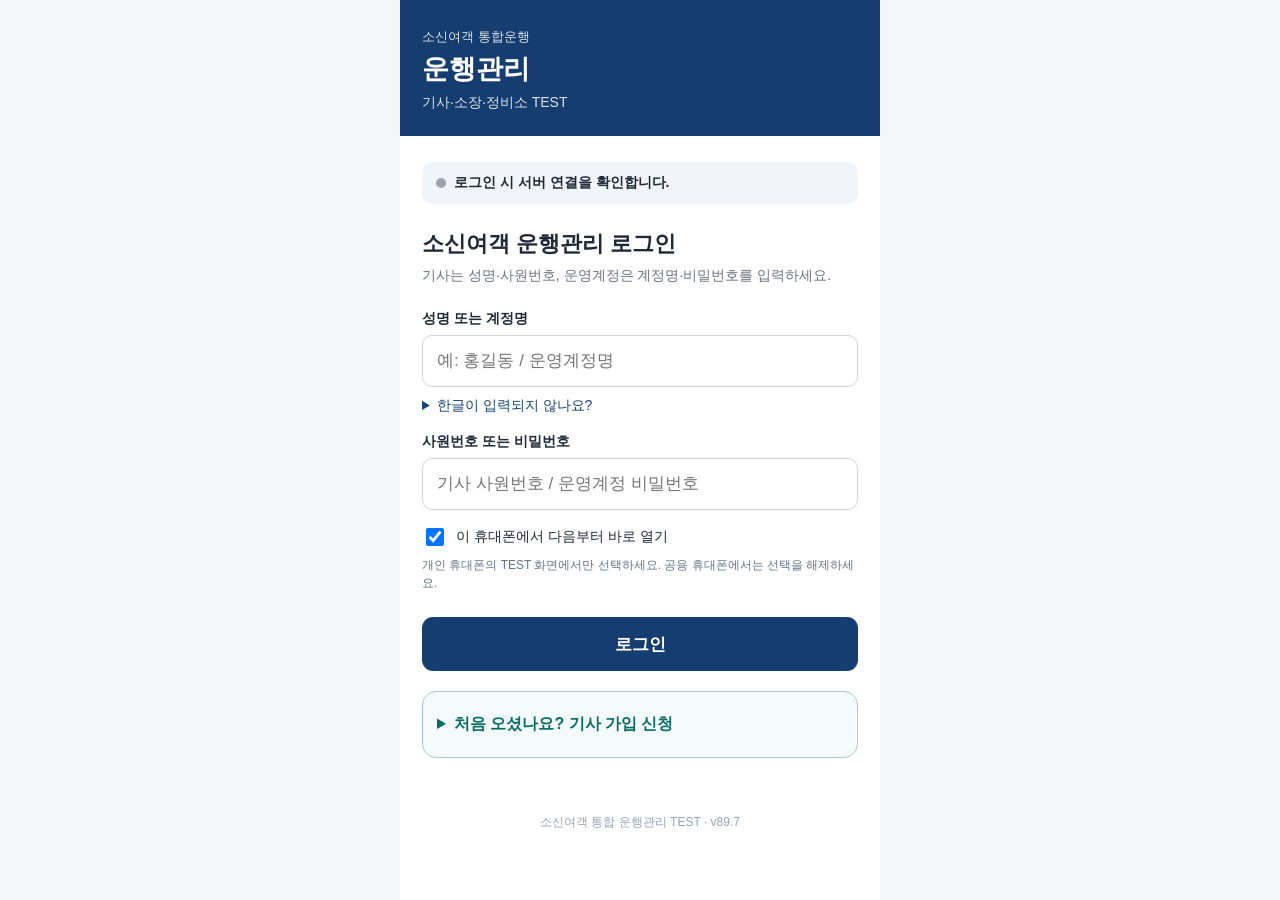
==== index.html @ 05437e6f "Keep compact turnaround labels together with notice space" ====
<!DOCTYPE html>
<html lang="ko">
<head>
  <meta charset="UTF-8">
  <meta name="viewport"
        content="width=device-width, initial-scale=1.0, viewport-fit=cover">

  <title>소신여객 통합 운행관리 TEST</title>
  <meta name="theme-color" content="#153d6f">
  <meta name="apple-mobile-web-app-capable" content="yes">
  <meta name="apple-mobile-web-app-status-bar-style" content="default">
  <meta name="apple-mobile-web-app-title" content="소신여객 운행관리">
  <meta name="mobile-web-app-capable" content="yes">
  <link rel="manifest" href="./manifest.webmanifest">
  <link rel="icon" type="image/png" sizes="192x192" href="./icons/bus70-192.png">
  <link rel="apple-touch-icon" sizes="180x180" href="./icons/bus70-180.png">

  <style>
    * {
      box-sizing: border-box;
    }

    body {
      margin: 0;
      font-family:
        -apple-system,
        BlinkMacSystemFont,
        "Segoe UI",
        "Noto Sans KR",
        sans-serif;

      background: #f4f6f8;
      color: #1f2937;
    }

    .app {
      max-width: 480px;
      min-height: 100vh;
      margin: 0 auto;
      background: white;
    }

    .header {
      padding: 28px 22px 24px;
      background: #153d6f;
      color: white;
    }

    .route {
      font-size: 13px;
      opacity: .85;
      margin-bottom: 5px;
    }

    .title {
      margin: 0;
      font-size: 27px;
      font-weight: 800;
    }

    .subtitle {
      margin-top: 7px;
      font-size: 14px;
      opacity: .85;
    }

    .content {
      padding: 26px 22px;
    }

    .api-status {
      display: flex;
      align-items: center;
      gap: 8px;

      padding: 12px 14px;
      margin-bottom: 25px;

      border-radius: 10px;
      background: #f1f5f9;

      font-size: 14px;
      font-weight: 600;
    }

    .dot {
      width: 10px;
      height: 10px;
      border-radius: 50%;
      background: #9ca3af;
      flex: 0 0 auto;
    }

    .dot.ok {
      background: #16a34a;
    }

    .dot.error {
      background: #dc2626;
    }

    .login-title {
      font-size: 22px;
      font-weight: 800;
      margin-bottom: 6px;
    }

    .login-help {
      font-size: 14px;
      color: #6b7280;
      margin-bottom: 24px;
      line-height: 1.5;
    }

    label {
      display: block;
      font-size: 14px;
      font-weight: 700;
      margin: 17px 0 7px;
    }

    input {
      width: 100%;
      height: 52px;

      border: 1px solid #d1d5db;
      border-radius: 10px;

      padding: 0 14px;

      font-size: 17px;
      outline: none;
      background: white;
    }

    input:focus {
      border-color: #153d6f;
      box-shadow: 0 0 0 3px rgba(21,61,111,.10);
    }

    button {
      width: 100%;
      height: 54px;

      margin-top: 25px;

      border: 0;
      border-radius: 11px;

      background: #153d6f;
      color: white;

      font-size: 17px;
      font-weight: 800;

      cursor: pointer;
    }

    button:disabled {
      opacity: .55;
      cursor: default;
    }

    .message {
      display: none;
      margin-top: 18px;
      padding: 13px 14px;
      border-radius: 10px;

      font-size: 14px;
      line-height: 1.5;
    }

    .message.error {
      display: block;
      background: #fef2f2;
      color: #b91c1c;
    }

    .message.ok {
      display: block;
      background: #f0fdf4;
      color: #166534;
    }

    [hidden] { display: none !important; }

    .driver-card {
      display: none;

      margin-top: 24px;
      padding: 20px;

      border: 1px solid #e5e7eb;
      border-radius: 14px;

      background: #fff;
    }

    .driver-card.show {
      display: block;
    }

    .driver-name {
      font-size: 24px;
      font-weight: 800;
      margin-bottom: 15px;
    }

    .info-row {
      display: flex;
      justify-content: space-between;
      gap: 20px;

      padding: 10px 0;
      border-bottom: 1px solid #f1f5f9;

      font-size: 15px;
    }

    .info-row:last-child {
      border-bottom: 0;
    }

    .info-label {
      color: #64748b;
    }

    .info-value {
      font-weight: 700;
      text-align: right;
    }

    .test-badge {
      display: inline-block;
      margin-left: 7px;
      padding: 3px 7px;

      border-radius: 6px;
      background: #fff7ed;
      color: #c2410c;

      font-size: 11px;
      vertical-align: middle;
    }

    .footer {
      padding: 30px 20px;
      text-align: center;

      color: #94a3b8;
      font-size: 12px;
    }

    /* STEP 8: 날짜별 운행조회 */
    .schedule-panel { margin-top: 24px; padding: 20px; border: 1px solid #e5e7eb; border-radius: 14px; }
    .schedule-panel[hidden], .driver-card[hidden] { display: none !important; }
    .schedule-panel h2 { font-size: 20px; margin: 0 0 8px; }
    .schedule-panel .hint { color: #64748b; font-size: 13px; line-height: 1.5; }
    .schedule-panel .control-row { display: grid; grid-template-columns: 1fr 1fr; gap: 10px; }
    .schedule-panel .control-row label { margin-top: 14px; }
    .schedule-panel select { width: 100%; height: 52px; padding: 0 8px; border: 1px solid #d1d5db; border-radius: 10px; background: #fff; font-size: 14px; }
    .schedule-panel button { margin-top: 14px; }
    .schedule-panel .result { margin-top: 18px; line-height: 1.6; }
    .schedule-panel .trip { border: 1px solid #e5e7eb; border-radius: 10px; padding: 12px; margin-top: 12px; }
    .schedule-panel .trip h3 { margin: 0 0 8px; font-size: 17px; }
    .schedule-panel .trip-row { display: grid; grid-template-columns: minmax(0,1fr) minmax(0,1.65fr); gap: 12px; padding: 9px 0; font-size: 14px; align-items: center; border-bottom: 1px solid #f1f5f9; }
    .schedule-panel .trip-row:last-child { border-bottom: 0; }
    .schedule-panel .trip-row .place { min-width: 0; word-break:keep-all; overflow-wrap:break-word; }
    .schedule-panel .trip-row strong { min-width:0; text-align: right; white-space: normal; font-variant-numeric: tabular-nums; }
    .schedule-panel .trip-row .time-main { display: block; font-size: 16px; }
    .schedule-panel .trip-row .time-sub { display: block; color: #64748b; font-size: 12px; font-weight: 500; }
    .session-bar { display: flex; justify-content: space-between; align-items: center; gap: 8px; margin-top: 16px; }
    .session-bar button { width: auto; height: auto; margin: 0; padding: 10px 12px; font-size: 13px; background: #e2e8f0; color: #1f2937; }
    .remember-row { display:flex; align-items:center; gap:9px; margin: 15px 0 0; font-size: 14px; font-weight: 500; }
    .remember-row input { width: 18px; height: 18px; flex: 0 0 auto; }
    .remember-help { font-size: 12px; color: #64748b; line-height: 1.5; margin-top: 7px; }
    @media(max-width:380px) { .content { padding: 20px 14px; } .schedule-panel { padding: 14px; } .schedule-panel .trip { padding: 10px; } }

    .schedule-panel .notice { padding: 12px; border-radius: 9px; background: #f1f5f9; margin-top: 12px; }
    .schedule-empty { text-align:center; padding:32px 16px; border:1px solid #dbe3ec; border-radius:14px; background:#f8fafc; }
    .schedule-empty .empty-mark { display:block; font-size:80px; line-height:1.2; color:#183f69; }
    .schedule-empty p { color:#64748b; margin:10px 0 0; }
    .schedule-rest { padding:16px; background:#f0f8f5; border-color:#c5ded4; font-size:15px; line-height:1.5; word-break:keep-all; overflow-wrap:break-word; }
    .schedule-rest p { font-size:14px; line-height:1.5; margin:8px 0 0; }
    .schedule-rest .leave-date { margin:0; font-size:13px; }
    .leave-heading { display:flex; align-items:center; justify-content:center; gap:10px; margin:10px 0; }
    .schedule-rest .empty-mark { display:inline-flex; justify-content:center; align-items:center; width:38px; height:38px; border-radius:50%; background:#d9eee3; font-size:25px; color:#12664d; flex-shrink:0; }
    .schedule-rest h3 { font-size:20px; line-height:1.35; margin:0; }
    .schedule-rest .leave-period { display:flex; flex-wrap:wrap; align-items:baseline; justify-content:center; gap:2px 8px; margin-top:12px; font-size:15px; font-weight:750; color:#183f69; }
    .leave-period .period-label { font-size:13px; font-weight:500; color:#526476; }
    .leave-period .period-date { white-space:nowrap; }
    .schedule-rest .leave-note { margin-top:10px; font-size:14px; color:#526476; }
    .leave-month { margin-top:12px; border-top:1px solid #d4e4dc; padding-top:4px; text-align:left; font-size:14px; line-height:1.55; }
    .leave-month summary { min-height:44px; display:flex; align-items:center; cursor:pointer; font-weight:700; }
    .leave-month p { margin:8px 0; word-break:keep-all; overflow-wrap:break-word; }
    .leave-days { display:flex; flex-wrap:wrap; gap:5px; list-style:none; padding:0; margin:7px 0 12px; }
    .leave-days li { font-size:13px; border-radius:6px; background:#e2efe8; padding:3px 7px; white-space:nowrap; }
    .mascot-stage { width:82px; height:82px; margin:0 auto; position:relative; }
    .mascot-stage img { position:absolute; inset:0; width:100%; height:100%; object-fit:contain; }
    .mascot-sprite { width:100%; height:100%; transform-origin:center; transform:scale(.88); }
    .mascot-sprite [data-face] { opacity:0; }
    .mascot-sprite [data-face="0"] { opacity:1; }
    .mascot-stage.playing .mascot-sprite { animation:mascot-greeting 7.68s ease-in-out 1; }
    .mascot-stage.playing [data-face="0"] { animation:mascot-neutral 7.68s step-end 1; }
    .mascot-stage.playing [data-face="1"] { animation:mascot-blink 7.68s step-end 1; }
    .mascot-stage.playing [data-face="2"] { animation:mascot-smile 7.68s step-end 1; }
    @keyframes mascot-neutral { 0%,20%{opacity:1} 16%,28%{opacity:0} 94%,100%{opacity:1} }
    @keyframes mascot-blink { 0%,20%,100%{opacity:0} 16%{opacity:1} }
    @keyframes mascot-smile { 0%,94%,100%{opacity:0} 28%{opacity:1} }
    @keyframes mascot-greeting { 0%,35%{transform:translateY(0) rotate(0deg) scale(.88)} 60%,66%{transform:translateY(0) rotate(360deg) scale(.88)} 76%{transform:translateY(-14px) rotate(360deg) scale(.93)} 86%{transform:translateY(0) rotate(360deg) scale(.88)} 90%{transform:translateY(2px) rotate(360deg) scale(.92,.82)} 94%,100%{transform:translateY(0) rotate(360deg) scale(.88)} }
    @media(prefers-reduced-motion:reduce) { .mascot-stage.playing .mascot-sprite,.mascot-stage.playing [data-face] { animation:none; } }
    .schedule-panel .notice.error { background: #fef2f2; color: #b91c1c; }
    .schedule-panel .confirm-button { background: #166534; }
    .schedule-panel .confirm-button[hidden] { display: none; }
    .settings-box { margin-top: 18px; padding: 14px; border: 1px solid #dbe3ec; border-radius: 12px; background: #f8fafc; }
    .settings-box h3 { margin: 0 0 6px; }
    .check-row { display: flex; align-items: center; gap: 8px; margin: 10px 0; font-size: 14px; font-weight: 700; }
    .check-row input { width: 20px; height: 20px; margin: 0; }
    .inline-actions { display: grid; grid-template-columns: 1fr 1fr; gap: 8px; }
    .inline-actions button { margin-top: 10px; height: 44px; font-size: 14px; }
    .trip-actions { display: grid; grid-template-columns: 1fr 1fr; gap: 8px; }
    .trip-actions button { margin-top: 10px; height: 42px; font-size: 14px; }
    .end-shift-box { margin-top: 12px; padding: 12px; border: 1px solid #86efac; border-radius: 10px; background: #f0fdf4; }
    .end-shift-box h4 { margin: 0 0 6px; color: #166534; }
    .end-shift-box p { margin: 4px 0; font-size: 13px; line-height: 1.45; }
    .end-shift-actions { display: grid; grid-template-columns: 1fr 1fr; gap: 8px; }
    .end-shift-actions button { margin-top: 8px; height: 42px; font-size: 13px; }
    .break-charge-box { margin-top: 10px; padding: 10px; border-radius: 9px; background: #eff6ff; color: #1e3a8a; }
    .break-charge-box p { margin: 0 0 6px; font-size: 13px; }
    .run-log-row { margin-top:12px; padding:13px; border:1px solid #dbe3ec; border-radius:11px; background:#fff; font-size:13px; line-height:1.5; break-inside:avoid; }
    .run-log-head { display:flex; align-items:flex-start; justify-content:space-between; gap:10px; margin-bottom:9px; }
    .run-log-head strong { color:#123a69; font-size:15px; }
    .run-log-head span { flex:0 0 auto; padding:3px 7px; border-radius:999px; background:#eef4fb; color:#475569; font-size:10px; font-weight:800; }
    .run-log-phase { display:grid; grid-template-columns:minmax(0,1.2fr) repeat(3,minmax(0,.8fr)); gap:7px; align-items:center; padding:8px 0; border-top:1px solid #eef2f7; }
    .run-log-phase > span { min-width:0; overflow-wrap:anywhere; }
    .run-log-phase small { display:block; color:#64748b; font-size:10px; }
    .run-log-phase strong { display:block; margin-top:2px; color:#0f172a; font-size:12px; font-variant-numeric:tabular-nums; }
    .run-log-extra { margin-top:8px; padding:8px 9px; border-radius:8px; background:#f8fafc; color:#475569; font-size:11px; line-height:1.5; white-space:pre-line; }
    @media print { body * { visibility: hidden; } #runLogPanel, #runLogPanel * { visibility: visible; } #runLogPanel { position: absolute; inset: 0; border: 0; margin:0; padding:0; } #runLogPanel button,#runLogPanel .control-row,#runLogPanel > .hint { display:none; } .run-log-row { box-shadow:none; } }
    .board-panel { margin-top: 24px; padding: 20px; border: 1px solid #dbe3ec; border-radius: 14px; }
    .board-panel[hidden], .board-review[hidden] { display: none !important; }
    .board-panel h2 { font-size: 20px; margin: 0 0 8px; }
    .board-panel .hint { color: #64748b; font-size: 13px; line-height: 1.5; }
    .board-panel input, .board-panel select { width: 100%; min-height: 48px; box-sizing: border-box; }
    .board-panel input[type="file"] { height: auto; padding: 12px 8px; background: #f8fafc; }
    .board-preview { width: 100%; max-height: 280px; object-fit: contain; margin-top: 12px; border-radius: 10px; background: #f1f5f9; }
    .board-preview[hidden] { display: none; }
    .board-review { margin-top: 16px; padding: 14px; border: 1px solid #bbd2c0; border-radius: 10px; background: #f0fdf4; }
    .board-grid { display: grid; grid-template-columns: 1fr 1fr; gap: 10px; }
    .board-grid .wide { grid-column: 1 / -1; }
    .board-value { min-height: 48px; display: flex; align-items: center; padding: 0 12px; border: 1px solid #d1d5db; border-radius: 10px; background: #fff; font-weight: 700; }
    .board-panel button { margin-top: 12px; }
    .board-panel .register-button { background: #166534; }
    .manager-panel { margin-top:24px; padding:20px; border:2px solid #153d6f; border-radius:14px; }
    .manager-panel[hidden], .manager-output[hidden] { display:none !important; }
    .manager-panel h2 { margin:0 0 8px; font-size:20px; }
    .manager-tools { display:grid; grid-template-columns:1fr 1fr; gap:10px; }
    .manager-tools input, .manager-tools select { width:100%; min-height:48px; box-sizing:border-box; }
    .road-safety { display:flex; align-items:center; gap:6px; flex-wrap:wrap; font-size:13px; }
    .road-safety button { width:auto; padding:6px 10px; min-height:44px; font-size:12px; }
    .road-safety.warning { color:#b42318; font-weight:700; }
    .ring-peer-label { display:flex; justify-content:center; gap:16px; font-size:12px; line-height:1.5; color:#334155; grid-column:1 / -1; }
    .ring-peer-label span::before { content:""; display:inline-block; width:8px; height:8px; margin-right:4px; border-radius:1px; background:var(--peer-color); }
    .manager-support-approval { display:flex; align-items:center; gap:8px; min-height:44px; }
    #managerCrossRoute { width:24px; height:24px; min-height:24px; padding:0; margin:0; flex:none; }
    .manager-savebar { position:sticky; top:0; z-index:8; background:#fff; padding:8px 0; display:grid; gap:4px; }
    #managerStatus { font-size:13px; overflow-wrap:anywhere; }
    .manager-row { display:grid; grid-template-columns:42px minmax(0,1fr) minmax(0,1fr) 70px; gap:8px; align-items:center; margin-top:8px; }
    .manager-row select { width:100%; min-width:0; height:44px; }
    .manager-row strong { text-align:center; }
    .manager-panel button { margin-top:12px; }
    .manager-panel .secondary { background:#475569; }
    .manager-status .ok { background:#f0fdf4; color:#166534; }
    .manager-status .error { background:#fef2f2; color:#b91c1c; }
    .manager-status > div { padding:12px; border-radius:9px; margin-top:12px; }
    .manager-output { margin-top:14px; }
    .manager-output img { width:100%; border-radius:10px; border:1px solid #cbd5e1; }
    .manager-confirm { padding:7px 4px; border-radius:7px; text-align:center; font-size:12px; font-weight:700; background:#fef3c7; color:#92400e; }
    .manager-confirm.done { background:#dcfce7; color:#166534; }
    .timetable-editor-panel { margin-top:16px; padding:12px; border:1px solid #b8cbe2; border-radius:12px; background:#f8fbff; }
    .timetable-editor-panel[hidden] { display:none !important; }
    .timetable-editor-panel > summary { cursor:pointer; color:#153d6f; font-size:16px; font-weight:800; }
    .timetable-editor-meta { margin-top:10px; padding:10px; border-radius:9px; background:#eaf2fb; color:#334155; font-size:12px; line-height:1.5; }
    .timetable-sequence { margin-top:10px; border:1px solid #d7e0ea; border-radius:10px; background:#fff; overflow:hidden; }
    .timetable-sequence > summary { cursor:pointer; display:flex; justify-content:space-between; gap:8px; padding:12px; color:#173f73; font-weight:800; }
    .timetable-trip-row { display:grid; grid-template-columns:58px repeat(3,minmax(0,1fr)); gap:8px; align-items:end; padding:10px 12px; border-top:1px solid #e5e7eb; }
    .timetable-trip-row > strong { align-self:center; text-align:center; }
    .timetable-time-cell { min-width:0; }
    .timetable-time-cell span { display:block; min-height:30px; margin-bottom:4px; color:#64748b; font-size:10px; line-height:1.35; overflow-wrap:anywhere; }
    .timetable-time-cell input { width:100%; height:42px; box-sizing:border-box; font-variant-numeric:tabular-nums; }
    .timetable-time-cell input.changed { border:2px solid #d97706; background:#fffbeb; }
    .timetable-time-cell input:disabled { background:#f1f5f9; color:#94a3b8; }
    .timetable-editor-actions { display:grid; grid-template-columns:1fr 1fr; gap:8px; }
    .timetable-editor-actions button { min-width:0; }
    .operation-list { display:grid; gap:10px; margin-top:14px; }
    .operation-card { border:1px solid #dbe3ee; border-radius:12px; padding:12px; background:#fff; }
    .operation-card.open { border-left:5px solid #dc2626; }
    .operation-card.closed { border-left:5px solid #16a34a; }
    .operation-meta { color:#64748b; font-size:12px; margin:5px 0; }
    .vehicle-status-list { display:grid; gap:8px; margin:12px 0 18px; }
    .vehicle-status-card { border:1px solid #dbe3ee; border-radius:10px; padding:11px; background:#f8fafc; }
    .vehicle-status-head { display:flex; justify-content:space-between; gap:8px; align-items:center; }
    .vehicle-status-badge { padding:4px 8px; border-radius:999px; font-size:11px; font-weight:700; background:#dcfce7; color:#166534; white-space:nowrap; }
    .vehicle-status-badge.repair { background:#fef3c7; color:#92400e; }
    .vehicle-status-badge.unavailable { background:#fee2e2; color:#b91c1c; }
    .gap-summary { display:grid; grid-template-columns:1fr 1fr; gap:8px; margin:10px 0; }
    .gap-item { padding:9px 10px; border-radius:9px; background:#eef4fb; color:#334155; font-size:12px; }
    .gap-item strong { display:block; margin-top:3px; color:#173f73; font-size:14px; }
    .gap-item.unknown { color:#64748b; background:#f8fafc; }
    .schedule-overview { display:grid; grid-template-columns:repeat(2,minmax(0,1fr)); gap:8px; margin:12px 0; }
    .schedule-overview > div { min-width:0; padding:10px; border-radius:10px; background:#eef4fb; }
    .schedule-overview span { display:block; color:#64748b; font-size:11px; }
    .schedule-overview strong { display:block; margin-top:2px; color:#173f73; font-size:15px; overflow-wrap:anywhere; }
    .schedule-view-toggle { display:grid; grid-template-columns:1fr 1fr; gap:7px; padding:4px; margin:12px 0; border-radius:11px; background:#e2e8f0; }
    .schedule-view-toggle button { height:40px; margin:0; border-radius:8px; background:transparent; color:#475569; font-size:13px; }
    .schedule-view-toggle button.active { background:#fff; color:#153d6f; box-shadow:0 1px 4px rgba(15,23,42,.14); }
    .trip-list.card-mode { position:relative; padding:5px 5px 14px; }
    .trip-list.card-mode::before,.trip-list.card-mode::after { content:""; position:absolute; left:16px; right:16px; height:16px; border:1px solid #dbe3ec; border-radius:12px; background:#f8fafc; }
    .trip-list.card-mode::before { bottom:6px; z-index:0; }
    .trip-list.card-mode::after { left:10px; right:10px; bottom:11px; background:#fff; z-index:1; }
    .trip-list.card-mode .trip { position:relative; z-index:2; margin-top:0; box-shadow:0 8px 22px rgba(15,23,42,.12); }
    .trip-heading { display:flex; align-items:center; justify-content:space-between; gap:8px; }
    .trip-heading h3 { margin:0; }
    .trip-state { flex:0 0 auto; padding:4px 8px; border-radius:999px; background:#dbeafe; color:#1d4ed8; font-size:11px; font-weight:800; }
    .trip-state.done { background:#d1d5db; color:#4b5563; }
    .schedule-panel .trip.completed { border-color:#d1d5db; background:#f3f4f6; color:#6b7280; }
    .schedule-panel .trip.completed .trip-row,.schedule-panel .trip.completed .gap-summary { opacity:.72; }
    .schedule-panel .trip.completed .trip-row strong,.schedule-panel .trip.completed .gap-item strong { color:#6b7280; }
    .actual-time { display:block; margin-top:2px; color:#047857; font-size:11px; font-weight:700; white-space:normal; }
    .completed .actual-time { color:#4b5563; }
    .trip-navigation { display:grid; grid-template-columns:1fr auto 1fr; gap:8px; align-items:center; margin-top:10px; }
    .trip-navigation button { height:42px; margin:0; font-size:13px; }
    .trip-navigation strong { min-width:58px; text-align:center; font-size:13px; }
    .location-box { margin:14px 0; padding:13px; border:1px solid #bfdbfe; border-radius:11px; background:#eff6ff; }
    .location-box h3 { margin:0 0 5px; font-size:16px; color:#1e3a8a; }
    .location-box p { margin:5px 0; color:#334155; font-size:12px; line-height:1.45; }
    .location-live { display:grid; grid-template-columns:1fr 1fr; gap:7px; margin:10px 0; }
    .location-live > div { padding:8px; border-radius:8px; background:#fff; font-size:11px; color:#64748b; }
    .location-live strong { display:block; margin-top:2px; color:#0f172a; font-size:13px; }
    .location-box button { height:44px; margin-top:8px; font-size:14px; }
    .location-box button.tracking { background:#b91c1c; }
    .location-status { margin-top:8px; padding:8px; border-radius:8px; background:#fff; color:#334155; font-size:12px; line-height:1.45; }
    .location-status.error { background:#fef2f2; color:#b91c1c; }
    .location-status.ok { background:#ecfdf5; color:#047857; }
    .driver-live-dashboard { margin:14px 0; padding:15px; border:1px solid #b8cbe2; border-radius:16px; background:linear-gradient(160deg,#f8fbff 0%,#edf5ff 100%); box-shadow:0 8px 24px rgba(15,61,111,.09); }
    .driver-live-head { display:flex; align-items:flex-start; justify-content:space-between; gap:12px; }
    .driver-live-head p { margin:0 0 2px; color:#64748b; font-size:12px; font-weight:700; }
    .driver-live-head h3 { margin:0; color:#123a69; font-size:20px; }
    .driver-live-clock { flex:0 0 auto; text-align:right; font-variant-numeric:tabular-nums; }
    .driver-live-clock strong { display:block; color:#0f172a; font-size:18px; line-height:1.1; }
    .driver-live-clock span { color:#64748b; font-size:11px; }
    .driver-live-primary { display:grid; grid-template-columns:132px minmax(0,1fr); gap:14px; align-items:center; margin:14px 0; }
    .driver-progress-ring { --progress:0; --ring-color:#1b7f4b; width:124px; aspect-ratio:1; display:grid; place-items:center; border-radius:50%; background:conic-gradient(var(--ring-color) calc(var(--progress) * 1%),#d8e2ec 0); position:relative; }
    .driver-progress-ring::before { content:""; position:absolute; inset:10px; border-radius:50%; background:#fff; box-shadow:inset 0 0 0 1px #e2e8f0; }
    .driver-progress-ring > div { position:relative; z-index:1; max-width:90px; text-align:center; }
    .driver-progress-ring > div span,.driver-progress-ring > div small { display:block; color:#64748b; font-size:11px; font-weight:700; }
    .driver-progress-ring strong { display:block; margin:1px 0; color:#123a69; font-size:24px; line-height:1.15; }
    .driver-progress-arrow { position:absolute !important; inset:0; z-index:3 !important; max-width:none !important; transform:rotate(calc(var(--progress) * 3.6deg)); transition:transform .8s cubic-bezier(.22,.61,.36,1); pointer-events:none; }
    .driver-progress-arrow::before { content:"➤"; position:absolute; top:-7px; left:50%; color:var(--ring-color); font-size:20px; line-height:1; text-shadow:0 1px 2px rgba(15,23,42,.28); transform:translateX(-50%); }
    .driver-progress-ring.moving .driver-progress-arrow::before { animation:progressArrowPulse 1.2s ease-in-out infinite; }
    @keyframes progressArrowPulse { 0%,100% { transform:translateX(-50%) scale(1); opacity:.82; } 50% { transform:translateX(-50%) scale(1.18); opacity:1; } }
    .driver-live-next { min-width:0; }
    .driver-live-state { display:inline-flex; align-items:center; gap:6px; padding:5px 9px; border-radius:999px; background:#dcfce7; color:#166534; font-size:12px; font-weight:800; }
    .driver-live-state::before { content:""; width:8px; height:8px; border-radius:50%; background:currentColor; }
    .driver-live-state.waiting { background:#fef3c7; color:#92400e; }
    .driver-live-state.finished { background:#e5e7eb; color:#4b5563; }
    .driver-live-state.future { background:#dbeafe; color:#1d4ed8; }
    .driver-live-next h4 { margin:9px 0 2px; color:#0f172a; font-size:17px; overflow-wrap:anywhere; }
    .driver-live-next p { margin:2px 0; color:#475569; font-size:13px; line-height:1.45; }
    .driver-live-countdown { color:#123a69 !important; font-weight:800; }
    .driver-live-data { display:grid; grid-template-columns:repeat(2,minmax(0,1fr)); gap:8px; }
    .driver-live-metric { min-width:0; padding:10px; border:1px solid #e2e8f0; border-radius:11px; background:rgba(255,255,255,.9); }
    .driver-live-metric span { display:block; color:#64748b; font-size:11px; }
    .driver-live-metric strong { display:block; margin-top:2px; color:#0f172a; font-size:14px; line-height:1.35; overflow-wrap:anywhere; }
    .driver-live-maintenance { margin-top:9px; padding:10px 11px; border-radius:10px; background:#f8fafc; color:#475569; font-size:12px; font-weight:700; }
    .driver-live-maintenance.alert { background:#fff7ed; color:#9a3412; }
    .driver-live-maintenance.ok { background:#ecfdf5; color:#047857; }
    .driver-live-location-action { height:43px; margin-top:9px !important; font-size:13px !important; }
    .driver-live-location-action.tracking { background:#b91c1c; }
    .route-navigation-live { margin:10px 0; padding:13px; border-radius:13px; background:#0f2f57; color:#fff; }
    .route-navigation-head { display:flex; align-items:center; justify-content:space-between; gap:10px; }
    .route-navigation-head strong { font-size:14px; }
    .route-navigation-head span { padding:4px 7px; border-radius:999px; background:rgba(255,255,255,.14); color:#dbeafe; font-size:10px; font-weight:700; }
    .route-navigation-stops { display:grid; grid-template-columns:minmax(0,1fr) 22px minmax(0,1.25fr); gap:7px; align-items:center; margin-top:11px; }
    .route-navigation-stop { min-width:0; padding:9px; border-radius:9px; background:rgba(255,255,255,.09); }
    .route-navigation-stop.next { background:#fff; color:#0f2f57; }
    .route-navigation-stop span { display:block; color:#bfdbfe; font-size:10px; font-weight:700; }
    .route-navigation-stop.next span { color:#64748b; }
    .route-navigation-stop strong { display:block; margin-top:3px; font-size:15px; line-height:1.25; overflow-wrap:anywhere; }
    .route-navigation-arrow { color:#93c5fd; text-align:center; font-size:18px; }
    .route-progress-track { height:8px; margin-top:11px; overflow:hidden; border-radius:999px; background:rgba(255,255,255,.18); }
    .route-progress-track i { display:block; width:0; height:100%; border-radius:inherit; background:#4ade80; transition:width .5s ease; }
    .route-navigation-meta { display:flex; justify-content:space-between; gap:8px; margin-top:7px; color:#bfdbfe; font-size:10px; line-height:1.35; }
    .live-fleet-strip { display:grid; grid-template-columns:repeat(3,minmax(0,1fr)); gap:7px; margin:10px 0; }
    .live-fleet-card { min-width:0; padding:9px; border:1px solid #dbe3ec; border-radius:10px; background:#fff; color:#475569; }
    .live-fleet-card.own { border-color:#2563eb; background:#eff6ff; }
    .live-fleet-card span,.live-fleet-card small { display:block; font-size:10px; }
    .live-fleet-card strong { display:block; margin:3px 0; color:#0f172a; font-size:12px; overflow-wrap:anywhere; }
    .live-fleet-card small { color:#64748b; }
    .trip-status-legend { display:flex; flex-wrap:wrap; gap:10px; margin:13px 0 8px; color:#475569; font-size:11px; font-weight:700; }
    .trip-status-legend span { display:inline-flex; align-items:center; gap:5px; }
    .trip-status-legend i { width:9px; height:9px; border-radius:50%; background:#cbd5e1; }
    .trip-status-legend .legend-done i { background:#9ca3af; }
    .trip-status-legend .legend-active i { background:#16a34a; }
    .trip-status-legend .legend-next i { background:#f59e0b; }
    .trip-chip-list { display:flex; gap:7px; padding:2px 1px 5px; overflow-x:auto; scrollbar-width:thin; }
    .trip-chip { flex:0 0 auto; display:flex; align-items:center; gap:7px; width:auto !important; min-width:82px; height:54px !important; margin:0 !important; padding:6px 9px !important; border:1px solid #cbd5e1; border-radius:10px !important; background:#fff !important; color:#334155 !important; box-shadow:none !important; }
    .trip-chip strong,.trip-chip small { display:block; line-height:1.2; }
    .trip-chip small { margin-top:3px; font-size:10px; font-weight:700; }
    .trip-chip-text { min-width:34px; }
    .trip-chip-progress { --trip-progress:0; --trip-color:#64748b; position:relative; flex:0 0 auto; width:30px; aspect-ratio:1; border-radius:50%; background:conic-gradient(var(--trip-color) calc(var(--trip-progress) * 1%),rgba(148,163,184,.35) 0); }
    .trip-chip-progress::before { content:""; position:absolute; inset:5px; border-radius:50%; background:currentColor; opacity:.96; }
    .trip-chip-progress i { position:absolute; inset:0; transform:rotate(calc(var(--trip-progress) * 3.6deg)); transition:transform .8s ease; }
    .trip-chip-progress i::before { content:"➤"; position:absolute; top:-4px; left:50%; color:var(--trip-color); font-size:10px; line-height:1; transform:translateX(-50%); }
    .trip-chip.completed { border-color:#d1d5db; background:#e5e7eb !important; color:#6b7280 !important; }
    .trip-chip.running { border-color:#15803d; background:#16a34a !important; color:#fff !important; }
    .trip-chip.next { border-color:#d97706; background:#fef3c7 !important; color:#92400e !important; }
    .trip-chip.selected { outline:3px solid rgba(29,78,216,.22); outline-offset:1px; }
    .trip-point-role { display:block; margin-top:3px; color:#64748b; font-size:10px; font-weight:700; line-height:1.35; }
    .trip-point-role.final { color:#b45309; }
    .time-plan-label { display:block; color:#64748b; font-size:10px; font-weight:700; }
    .time-deviation { display:inline-block; margin-top:3px; padding:2px 6px; border-radius:999px; background:#e2e8f0; color:#475569; font-size:10px; font-weight:800; }
    .time-deviation.on-time { background:#dcfce7; color:#166534; }
    .time-deviation.late { background:#fee2e2; color:#b91c1c; }
    .time-deviation.early { background:#dbeafe; color:#1d4ed8; }
    .trip-route-summary { display:grid; gap:6px; margin:9px 0; padding:9px; border-radius:9px; background:#f8fafc; }
    .trip-route-summary span { color:#475569; font-size:11px; line-height:1.4; }
    .trip-route-summary strong { color:#173f73; }
    .schedule-basic-details,.location-box { overflow:hidden; }
    .schedule-basic-details > summary,.location-box > summary { cursor:pointer; color:#173f73; font-size:13px; font-weight:800; }
    .schedule-basic-details { margin:12px 0; padding:11px 12px; border:1px solid #dbe3ec; border-radius:11px; background:#f8fafc; }
    .schedule-basic-details .schedule-overview { margin:11px 0 0; }
    .driver-work-menu { margin-top:18px; padding-top:17px; border-top:1px solid #dbe3ec; }
    .driver-work-menu h2 { margin:0 0 5px; font-size:18px; }
    .driver-menu-grid { display:grid; grid-template-columns:repeat(2,minmax(0,1fr)); gap:8px; margin-top:11px; }
    .driver-menu-button { min-height:76px; height:auto !important; margin:0 !important; padding:11px !important; border:1px solid #cbd5e1 !important; border-radius:12px !important; background:#f8fafc !important; color:#1e293b !important; text-align:left; box-shadow:none !important; }
    .driver-menu-button span,.driver-menu-button small { display:block; }
    .driver-menu-button span { font-size:14px; font-weight:800; }
    .driver-menu-button small { margin-top:5px; color:#64748b; font-size:11px; line-height:1.3; }
    .driver-menu-button.active { border-color:#17487f !important; background:#eaf2fb !important; color:#123a69 !important; }
    .driver-emergency-actions { display:grid; grid-template-columns:1fr 1fr; gap:8px; margin-top:10px; }
    .driver-emergency-actions a { display:flex; min-height:46px; align-items:center; justify-content:center; border-radius:10px; background:#b91c1c; color:#fff; font-weight:800; text-decoration:none; }
    .schedule-panel .trip.running { border:2px solid #16a34a; background:#f0fdf4; }
    .schedule-panel .trip.next { border:2px solid #f59e0b; background:#fffbeb; }
    .schedule-panel .trip.selected:not(.completed):not(.running):not(.next) { border-color:#60a5fa; }
    .trip-state.running { background:#dcfce7; color:#166534; }
    .trip-state.next { background:#fef3c7; color:#92400e; }
    .trip-state.upcoming { background:#dbeafe; color:#1d4ed8; }
    @media(max-width:520px) {
      .manager-tools { grid-template-columns:1fr; }
      .manager-row { grid-template-columns:36px 1fr 68px; }
      .manager-row .manager-vehicle { grid-column:2; }
      .manager-confirm { grid-column:3; grid-row:1 / span 2; }
      .timetable-trip-row { grid-template-columns:44px 1fr; align-items:start; }
      .timetable-trip-row > strong { grid-row:1 / span 3; padding-top:26px; }
      .timetable-time-cell { grid-column:2; }
      .timetable-time-cell span { min-height:0; }
      .schedule-panel { padding:15px; }
      .schedule-panel .control-row { grid-template-columns:1fr; }
      .schedule-panel .trip { padding:13px; }
      .trip-actions { grid-template-columns:repeat(auto-fit,minmax(82px,1fr)); }
      .trip-actions button { padding:0 5px; font-size:12px; }
      .driver-live-dashboard { margin-left:-4px; margin-right:-4px; padding:13px; }
      .driver-live-primary { grid-template-columns:112px minmax(0,1fr); gap:11px; }
      .driver-progress-ring { width:108px; }
      .driver-progress-ring strong { font-size:21px; }
      .driver-live-data { grid-template-columns:1fr 1fr; }
      .driver-live-metric { padding:9px; }
      .route-navigation-stops { grid-template-columns:minmax(0,1fr) 18px minmax(0,1.35fr); }
      .live-fleet-strip { gap:5px; }
      .live-fleet-card { padding:7px; }
      .run-log-phase { grid-template-columns:1fr 1fr; }
      .run-log-phase > span:first-child { grid-column:1 / -1; }
    }
    body.manager-layout .app { max-width:1040px; }
    .manager-workspace { border:0; background:#f0f5fa; }
    .workspace-heading { display:flex; align-items:center; justify-content:space-between; gap:16px; }
    .workspace-heading h2 { margin:0 0 16px; }
    .workspace-heading button { width:auto; margin:0; white-space:nowrap; }
    .eyebrow { color:#56708b; font-size:12px; margin:0 0 6px; letter-spacing:.08em; }
    .manager-menu-grid { display:grid; grid-template-columns:repeat(3,minmax(0,1fr)); gap:12px; margin-top:18px; }
    .manager-menu-grid button { margin:0; min-height:102px; text-align:left; background:#fff; color:#173d65; border:1px solid #d4e0ec; padding:18px; border-radius:14px; box-shadow:0 3px 10px #173d6508; }
    .manager-menu-grid strong { display:block; font-size:17px; margin-bottom:8px; }
    .manager-menu-grid small { display:block; font-size:12px; font-weight:400; color:#58718a; }
    .depot-contact { display:flex; flex-wrap:wrap; align-items:center; justify-content:space-between; gap:12px; padding:16px 0; border-bottom:1px solid #dde5ee; }
    .depot-contact-info { flex:1 1 150px; }
    .depot-contact-info strong,.depot-contact-info span { display:block; }
    .depot-contact-info small { display:block; margin-top:6px; color:#52677d; }
    .depot-contact-phones { display:flex; flex-direction:column; gap:8px; }
    .depot-contact a { color:#173d65; background:#e8f0f9; padding:10px; border-radius:8px; font-weight:700; text-decoration:none; }
    #managerContactFields { display:grid; gap:16px; }
    #managerContactFields fieldset { min-width:0; border:1px solid #d4e0ec; border-radius:10px; padding:14px; }
    #managerContactFields legend { font-weight:700; }
    #managerContactFields textarea { width:100%; box-sizing:border-box; min-height:88px; font:inherit; padding:12px; border:1px solid #cbd5df; border-radius:8px; }
    #managerContactFields label { margin:0; }
    [hidden] { display:none !important; }
    @media(max-width:620px) { .manager-menu-grid { grid-template-columns:repeat(2,minmax(0,1fr)); gap:8px; } .manager-menu-grid button { padding:14px; } .workspace-heading { align-items:flex-start; } }
      .login-korean-help { margin: 10px 0 18px; font-size: 14px; }
    .login-korean-help summary { cursor: pointer; color: #174675; }
    .login-korean-help p { line-height: 1.5; }
    #koreanNameStatus { margin-top: 8px; }

    /* v61: one current-trip card, details on demand. */
    .driver-card summary {font-weight:700;cursor:pointer;padding:4px 0;}
    .driver-card {padding:14px 18px;margin-bottom:12px;}
    .driver-card .driver-name {font-size:22px;margin:14px 0;}
    #schedulePanel {padding:18px;}
    #schedulePanel>h2 {font-size:24px;margin:0 0 10px;}
    #scheduleQueryOptions {margin-bottom:12px;}
    .compact-live {border-radius:14px 14px 0 0;margin:0;padding:16px;background:#f1f5fa;color:#182b42;box-shadow:none;}
    .compact-live .driver-live-head p {margin:0 0 5px;font-size:13px;color:#526177;}
    .compact-live .driver-live-head h3 {margin:0;font-size:23px;}
    .compact-live .driver-live-clock {font-size:18px;color:#183f68;}
    .compact-live .driver-live-primary {grid-template-columns:96px 1fr;margin:12px 0;gap:14px;}
    .compact-live .driver-progress-ring {width:96px;height:96px;}
    .compact-live .driver-progress-ring>div {inset:8px;}
    .compact-live .driver-progress-ring strong {font-size:20px;}
    .compact-live .driver-progress-ring small {font-size:10px;}
    .compact-live .driver-live-next p {font-size:14px;margin:5px 0;}
    .compact-live .driver-live-data {grid-template-columns:repeat(3,minmax(0,1fr));gap:6px;}
    .compact-live .driver-live-metric {padding:9px 6px;background:#fff;min-width:0;}
    .compact-live .driver-live-metric span {font-size:11px;}
    .compact-live .driver-live-metric strong {font-size:13px;overflow-wrap:anywhere;}
    .compact-stop {display:flex;flex-wrap:wrap;gap:5px 10px;align-items:baseline;margin-bottom:12px;}
    .compact-stop span,.compact-stop small,.compact-help {font-size:12px;color:#58677c;}
    .compact-live .location-status {font-size:12px;margin:9px 0;}
    .compact-live .driver-live-location-action {font-size:14px;padding:10px;min-height:44px;}
    .compact-live .driver-live-maintenance.ok {display:none;}
    .trip-list .trip {padding:0;overflow:hidden;}
    .trip-list .trip>.trip-heading,.trip-list .trip>.trip-row,.trip-list .trip>.gap-summary,.trip-list .trip>details,.trip-list .trip>.end-shift-box {margin-left:14px;margin-right:14px;}
    .trip-row .trip-point-role {display:none;}
    .trip-row {padding:10px 0;gap:10px;}
    .trip-row .place {font-size:14px;}
    .trip-row .time-main {font-size:21px;}
    .trip-row .time-plan-label {font-size:10px;}
    .trip-row .actual-time,.trip-row .time-deviation {font-size:12px;}
    .manual-run-tools {padding:12px 0;}
    .manual-run-tools>summary,.schedule-options>summary {font-size:13px;cursor:pointer;}
    .schedule-options {margin:16px 0;}
    .trip-chip-list {flex-wrap:nowrap;overflow-x:auto;margin:8px 0 12px;gap:6px;}
    .trip-chip-list .trip-chip {flex:0 0 auto;font-size:12px;min-height:44px;padding:9px;}
    .trip-navigation {margin:12px 0;}
    .driver-work-menu h2 {font-size:20px;}
    .driver-work-menu>.hint {display:none;}
    @media(max-width:520px){header{padding:18px 20px;}header h1{font-size:30px;margin:5px 0;}header p{font-size:13px;}main{padding:14px;}#apiStatus{padding:10px;font-size:12px;}.session-bar{margin:8px 0;font-size:14px;}.session-bar button{font-size:12px;padding:9px;}}

    .driver-mode header{padding:7px 14px;display:flex;align-items:center;gap:12px}.driver-mode header h1{font-size:18px;margin:0}.driver-mode header .subtitle{display:none}.driver-mode header .route{font-size:12px}
    .driver-mode main{padding:8px;max-width:650px}.driver-mode .api-status{font-size:11px;padding:5px 8px;margin:4px 0}.driver-mode .session-bar{margin:4px 0;font-size:12px}.driver-mode .session-bar button{padding:6px;font-size:11px}.driver-mode #driverCard{margin:5px 0;padding:7px 10px}.driver-mode #driverCard summary{font-size:12px}.driver-mode #schedulePanel{padding:0;border:0;margin-top:5px}.driver-mode #schedulePanel>h2{display:none}.driver-mode .trip-chip-list{margin:4px 0;gap:4px}.driver-mode .trip-chip{padding:5px 8px;font-size:11px}.driver-mode .result{margin-top:5px}
    .cockpit{margin:0;padding:10px 12px;background:#f8fafc;color:#182d46;border:0;border-radius:0}.cockpit-head{display:flex;justify-content:space-between;gap:8px;font-size:12px}.cockpit-hero{display:grid;grid-template-columns:116px 1fr;gap:15px;align-items:center;margin:3px 0}.cockpit-ring{width:116px;height:116px;position:relative;display:grid;place-items:center}.cockpit-ring svg{position:absolute;inset:0;width:100%;height:100%}.cockpit-ring>div{text-align:center;z-index:1}.cockpit-ring strong{display:block;font-size:24px}.cockpit-ring small{display:block;font-size:10px}.cockpit-speed>span{font-size:12px;color:#536a81}.cockpit-speed>strong{display:block;font-size:31px;line-height:1.1;font-variant-numeric:tabular-nums}.cockpit-speed>p{font-size:13px;margin:4px 0 0}.cockpit-speed>small{font-size:10px;color:#536a81}
    .cockpit-target{display:flex;justify-content:space-between;gap:8px;align-items:center;padding:5px 0}.cockpit-target strong{font-size:14px}.cockpit-target small{font-size:10px;color:#52657a}.cockpit-nav{display:grid;grid-template-columns:1fr auto;gap:2px 8px;padding:6px 0}.cockpit-nav>small:first-child{grid-column:1/-1}.cockpit-nav small{font-size:10px;color:#52657a}.cockpit-nav strong{font-size:15px}.cockpit-route{background:#eef3f8;border-radius:9px}.cockpit-route svg{width:100%;height:88px;display:block}.cockpit-conditions{display:flex;justify-content:space-between;font-size:10px;color:#596d83;margin:4px 0}.cockpit-gaps{display:grid;grid-template-columns:1fr 1fr;gap:6px;margin:5px 0}.cockpit-gaps>div{padding:6px 8px;background:#e8eff7;border-radius:7px;min-width:0}.cockpit-gaps span{font-size:10px}.cockpit-gaps strong{float:right;font-size:16px}.cockpit-gaps small{clear:both;display:block;font-size:10px;overflow-wrap:anywhere;margin-top:3px}
    .cockpit-phases{border-collapse:collapse;width:100%;table-layout:fixed;font-size:12px}.cockpit-phases th{font-size:10px;font-weight:500;color:#617389;text-align:right}.cockpit-phases th:first-child{text-align:left;width:38%}.cockpit-phases td{border-top:1px solid #dce5ef;padding:5px 2px;text-align:right;font-variant-numeric:tabular-nums;overflow-wrap:anywhere}.cockpit-phases td:first-child{text-align:left}.cockpit-phases td strong{font-size:11px;display:block}.cockpit-phases td small{display:block;font-size:9px;color:#617389}.cockpit-phases .time-deviation{font-size:10px}.cockpit .location-status{font-size:10px;line-height:1.3;margin:5px 0}.cockpit .driver-live-location-action{min-height:38px;height:auto;font-size:12px;margin:3px 0;padding:8px}.cockpit .driver-live-maintenance.ok{display:none}.cockpit .driver-live-maintenance{font-size:11px}.driver-mode .manual-run-tools{padding:7px 0}.driver-mode .manual-run-tools summary{font-size:11px}.driver-mode .schedule-options{margin:6px 0}.driver-mode #scheduleFreshness{font-size:10px;margin:4px 0}
    @media(min-width:700px){.cockpit-route svg{height:130px}.cockpit-phases td{padding:8px 4px}.cockpit-phases td strong{font-size:13px}}

    .driver-mode #driverCard{display:none}.driver-mode .api-status{display:none}.driver-mode #scheduleResult>.notice{font-size:11px;padding:5px 8px;margin:3px 0}.driver-mode #scheduleQueryOptions{font-size:11px}.driver-mode #scheduleFreshness{display:none}
    .driver-mode .trip-chip-list{display:flex;justify-content:center;gap:5px;margin:4px 0}.driver-mode .trip-chip{border-radius:50%;min-width:42px;height:42px;min-height:42px;padding:3px;font-size:13px}.driver-mode .trip-chip.selected{background:#0c756b;color:white;border-color:#0c756b}.driver-mode .trip-chip-list>button:not(.trip-chip){font-size:11px;min-width:58px;padding:4px}
    .orbit-cockpit{padding:6px 10px;background:white}.orbit-cockpit .cockpit-head{font-size:11px;align-items:center;gap:4px}.orbit-cockpit .cockpit-head>span{font-size:10px}.orbit-ring{width:min(330px,calc(100vw - 38px));height:auto;aspect-ratio:1;margin:0 auto}.orbit-ring>svg{pointer-events:none}.orbit-ring>.orbit-center{position:absolute;inset:17% 14%;display:flex;flex-direction:column;justify-content:center;gap:3px;z-index:1}.orbit-ring>.orbit-endpoint{position:absolute;left:18%;right:18%;text-align:center;z-index:2;font-size:11px;font-weight:700;background:white;padding:2px;line-height:1.2}.orbit-start{top:4%}.orbit-turn{bottom:4%}
    .orbit-signal{font-size:10px;color:#667085;background:#eef1f5;padding:2px 8px;border-radius:12px;align-self:center}.orbit-ring .cockpit-gaps{width:100%;margin:1px 0;gap:8px}.orbit-ring .cockpit-gaps>div{background:none;padding:0}.orbit-ring .cockpit-gaps span{font-size:10px}.orbit-ring .cockpit-gaps strong{float:none;display:inline;font-size:14px;margin-left:4px}.orbit-ring .cockpit-gaps small{font-size:9px;line-height:1.2;margin:0;min-height:11px}.orbit-stops{display:grid;grid-template-columns:1fr 1fr;gap:8px}.orbit-stops>div{min-width:0}.orbit-stops small{font-size:10px;color:#627386}.orbit-stops strong{font-size:12px;line-height:1.3;overflow-wrap:anywhere;display:-webkit-box;-webkit-line-clamp:2;-webkit-box-orient:vertical;overflow:hidden}.orbit-ring .orbit-speed{font-size:26px;line-height:1.1;color:#163d6a;font-variant-numeric:tabular-nums}.orbit-clock{font-size:13px;font-variant-numeric:tabular-nums}.orbit-weather{font-size:12px;line-height:1.25}.orbit-center>small{font-size:9px;line-height:1.15;color:#667085}.orbit-center .orbit-progress{font-size:10px;color:#0c756b}
    .orbit-cockpit .cockpit-target{padding:1px 0 5px}.orbit-cockpit .cockpit-target strong{font-size:12px}.orbit-cockpit .cockpit-phases td{padding:3px 2px}.orbit-cockpit .cockpit-phases td strong{display:inline;font-size:11px}.orbit-cockpit .cockpit-phases td small{font-size:9px}.orbit-cockpit .location-status{max-height:2.6em;overflow:hidden;margin:3px 0}.driver-mode .schedule-options{margin:4px 0}.driver-mode .schedule-options>summary{font-size:11px}
    .driver-mode .driver-work-menu{margin:5px 0;padding:0;border:0}.driver-mode .driver-work-menu h2{display:none}.driver-mode .driver-menu-grid{grid-template-columns:1fr 1fr;gap:5px}.driver-mode .driver-menu-button{padding:7px;min-height:38px;font-size:13px;justify-content:center;text-align:center}.driver-mode .driver-menu-button span{font-size:13px}.driver-mode .accident-menu{grid-column:1/-1;background:#c8473d;color:white}.driver-mode .confirm-button{min-height:32px;padding:5px;font-size:12px;margin:3px 0}.driver-mode footer{font-size:9px;padding:6px}
    body.driver-sheet-open{overflow:hidden}.driver-mode .driver-detail-screen{position:fixed!important;inset:0;z-index:100;background:#f8fafc;margin:0!important;border:0!important;border-radius:0!important;padding:12px 16px 24px!important;overflow-y:auto;overscroll-behavior:contain;max-width:none}.driver-screen-back{position:sticky;top:0;z-index:2;background:#163d6a;color:white;margin:0 0 12px;min-height:44px;font-size:15px}.driver-mode #centerPanel>h3{font-size:16px}.driver-mode #centerPanel .operation-card{font-size:14px}
    @media(max-height:740px) and (min-width:360px){.orbit-ring{width:290px}.orbit-ring>.orbit-center{inset:15% 14%;gap:2px}.orbit-ring .orbit-speed{font-size:24px}.driver-mode header{padding:4px 12px}.driver-mode .driver-menu-button{min-height:34px;padding:5px}.driver-mode .trip-chip{min-height:38px;height:38px;min-width:38px}.driver-mode .session-bar{margin:2px 0}}

    /* Keep the cockpit and task shortcuts visible on a phone; override legacy chip dimensions. */
    .driver-mode .trip-chip{height:44px!important;min-height:44px;min-width:44px;padding:3px!important;border-radius:50%!important;justify-content:center}
    .driver-mode .trip-chip.selected{background:#0c756b!important;color:white!important}
    .driver-mode .driver-menu-grid{grid-template-columns:repeat(5,minmax(0,1fr));gap:4px}
    .driver-mode .driver-menu-button{min-height:44px;padding:4px!important;line-height:1.25}
    .driver-mode .driver-menu-button span{font-size:11px;word-break:keep-all}
    .driver-mode .accident-menu{grid-column:auto;background:#a83630!important;color:white!important}
    .orbit-cockpit .cockpit-phases td small{display:none}
    @media(max-height:740px){.orbit-ring{width:min(270px,calc(100vw - 38px))}.orbit-cockpit .location-status{padding:4px}}
    @media(max-height:680px){.orbit-ring{width:min(248px,calc(100vw - 38px))}.orbit-ring>.orbit-center{inset:14% 12%;gap:1px}.orbit-ring .orbit-speed{font-size:23px}}
    .orbit-cockpit{min-width:0;overflow:visible}
    .orbit-cockpit .orbit-ring{width:100%;max-width:330px;height:auto;aspect-ratio:1;min-width:0;overflow:visible;flex-shrink:0}
    .orbit-ring>svg{display:block;overflow:visible;isolation:isolate}
    .orbit-ring>.orbit-endpoint{background:transparent;left:15%;right:15%;font-size:10px;padding:0}
    .orbit-ring>.orbit-start{top:0}.orbit-ring>.orbit-turn{bottom:0}
    .driver-mode .trip-list,.driver-mode .trip-list .trip{min-width:0;overflow:visible}
    .driver-mode .orbit-cockpit .location-status{max-height:none;overflow:visible;overflow-wrap:anywhere}
    @media(max-height:740px){.orbit-cockpit .orbit-ring{max-width:270px}}
    @media(max-height:680px){.orbit-cockpit .orbit-ring{max-width:248px}}
    .orbit-cockpit>.orbit-endpoint{position:static;text-align:center;font-size:11px;line-height:1.35;font-weight:700;margin:2px 0}
    .orbit-cockpit>.orbit-progress,.orbit-cockpit>.orbit-weather,.orbit-cockpit>#driverWeatherTime{display:block;text-align:center;line-height:1.3;margin:2px 0}
    .orbit-ring>.orbit-center{inset:20% 14%;gap:7px}
    .stop-segment-ring path{transition:fill .3s,stroke .3s}
    .cockpit-target{flex-wrap:wrap}.cockpit-target small{min-width:0}
    .orbit-cockpit .cockpit-phases{table-layout:fixed;width:100%}
    .orbit-cockpit .cockpit-phases th:first-child{width:28%}
    .orbit-cockpit .cockpit-phases td{overflow-wrap:anywhere}
    .orbit-cockpit .cockpit-phases td:nth-child(3){font-size:11px}
    .orbit-cockpit .orbit-ring .orbit-speed{font-size:30px}
    /* Emergency contacts: one compact screen, with full-size telephone targets. */
    .driver-mode #driverEmergencyPanel.driver-detail-screen {
      display:grid; grid-template-columns:minmax(0,1fr) auto; align-content:start; gap:4px 8px;
      padding:max(8px,env(safe-area-inset-top)) max(12px,env(safe-area-inset-right)) max(8px,env(safe-area-inset-bottom)) max(12px,env(safe-area-inset-left))!important;
    }
    #driverEmergencyPanel > * { grid-column:1 / -1; min-width:0; }
    #driverEmergencyPanel > h3 { grid-column:1; grid-row:1; align-self:center; margin:0; font-size:20px; line-height:1.3; }
    #driverEmergencyPanel > .driver-screen-back { grid-column:2; grid-row:1; position:static; width:auto; min-height:44px; margin:0; padding:8px 12px; font-size:14px; line-height:1.2; }
    #driverEmergencyPanel > .hint { margin:0 0 2px; font-size:12px; line-height:1.4; }
    #driverContactStatus { font-size:13px; line-height:1.4; overflow-wrap:anywhere; }
    #driverContactStatus:empty { display:none; }
    #driverDepotContacts .depot-contact { display:grid; grid-template-columns:minmax(0,1fr) auto; gap:8px; padding:2px 0; }
    #driverDepotContacts .depot-contact-info { min-width:0; }
    #driverDepotContacts .depot-contact-info strong { font-size:14px; line-height:1.25; }
    #driverDepotContacts .depot-contact-info span { font-size:14px; line-height:1.25; }
    #driverDepotContacts .depot-contact-info small { margin:0; font-size:12px; line-height:1.2; overflow-wrap:anywhere; }
    #driverDepotContacts .depot-contact-phones { gap:2px; }
    #driverDepotContacts .depot-contact a { display:flex; align-items:center; justify-content:center; min-height:44px; padding:4px 8px; font-size:15px; line-height:1.2; font-variant-numeric:tabular-nums; white-space:nowrap; }
    #driverEmergencyPanel .driver-emergency-actions { margin:4px 0 0; }
    #driverEmergencyPanel .driver-emergency-actions a { min-height:44px; font-size:15px; }
    @media(max-height:600px) { #driverDepotContacts .depot-contact { padding:0; } }
    #scheduleQueryOptions { margin-bottom:6px; }
    #scheduleQueryOptions .control-row { grid-template-columns:minmax(0,1fr) 108px; gap:8px; margin-top:6px; }
    #scheduleQueryOptions .control-row > div { min-width:0; }
    #scheduleQueryOptions .control-row label { display:block; margin:0 0 3px; font-size:12px; line-height:1.3; }
    #scheduleQueryOptions input,#scheduleQueryOptions select { width:100%; min-width:0; height:44px; min-height:44px; margin:0; padding:0 8px; font-size:14px; }
    .driver-live-dashboard.recording-warning { border-color: #b45309; }

    .accident-report{margin-top:16px;padding:12px;border:1px solid #cbd5e1;border-radius:12px;background:#f8fafc;word-break:keep-all;overflow-wrap:break-word}
    .accident-fields{display:grid;grid-template-columns:repeat(2,minmax(0,1fr));gap:10px}.accident-fields label{min-width:0;margin:4px 0;font-size:14px}.accident-fields input,.accident-fields select{margin-top:6px;width:100%;min-width:0;font-size:16px;height:46px}.accident-fields label:nth-child(n+3){grid-column:1/-1}
    .accident-photo-grid{display:grid;grid-template-columns:repeat(2,minmax(0,1fr));gap:10px}.accident-photo{padding:8px;border:1px solid #cbd5e1;border-radius:9px;min-width:0;background:#fff}.accident-photo strong{display:block;font-size:13px;min-height:40px}.accident-photo img{width:100%;max-height:200px;object-fit:contain;cursor:zoom-in}.accident-photo-actions{display:flex;flex-wrap:wrap;gap:5px}.accident-report .accident-photo-actions button{width:auto;flex:1 0 42%;height:auto;min-height:40px;padding:6px;margin-top:4px;font-size:13px}.accident-count{font-weight:800;color:#153d6f}.accident-message{font-size:14px;line-height:1.5;color:#9a3412;white-space:pre-line}.accident-preview{max-width:95vw;border:0;border-radius:12px}.accident-preview img{max-width:85vw;max-height:75vh;object-fit:contain}
    @media(max-width:360px){.accident-fields{grid-template-columns:minmax(0,1fr)}.accident-photo-grid{gap:6px}.accident-photo{padding:6px}}

    #runLogPanel .control-row{display:grid;grid-template-columns:repeat(2,minmax(0,1fr));gap:8px}
    #runLogPanel .control-row>div{min-width:0}#runLogPanel input[type=date]{min-width:0;width:100%;padding:8px;font-size:16px}
    #runLogPanel .inline-actions{display:flex;gap:8px}#runLogPanel .inline-actions button{width:auto;flex:1;font-size:14px;min-height:38px;height:auto;padding:8px;margin-top:8px}
    #runLogPanel>h2{margin:12px 0 8px}#runLogPanel>.hint{font-size:14px;margin:6px 0;line-height:1.5}
    #runLogPanel .control-row label{font-size:14px;margin:8px 0 4px}#runLogPanel .run-log-head{cursor:pointer;margin:0;align-items:center}
    #runLogPanel .run-log-head:before{content:'▸';color:#17416f}#runLogPanel .run-log-row[open]>.run-log-head:before{content:'▾'}
    #runLogPanel .run-log-head strong{flex:1;word-break:keep-all}#runLogPanel .run-log-row{margin-top:8px;padding:10px}
    #runLogPanel .run-log-count{font-size:14px;padding:9px;line-height:1.5}

    #runLogPanel .inline-actions{display:flex;gap:6px;flex-wrap:wrap}#runLogPanel .inline-actions button{flex:1;min-width:80px;padding:10px 6px;font-size:13px}
    .ledger-table{width:100%;table-layout:fixed;border-collapse:collapse;font-size:14px;margin-top:8px}
    .ledger-table th,.ledger-table td{border:1px solid #cbd5e1;padding:7px 5px;overflow-wrap:anywhere;vertical-align:middle;font-variant-numeric:tabular-nums}
    .ledger-table th{background:#edf3fa;color:#153d6f}.ledger-table th:first-child{width:38%}
    .ledger-table small{display:block;color:#64748b;font-size:11px}.ledger-caption{font-size:12px;line-height:1.5;margin:8px 0}
    .actual-arrival,.run-log-phase .actual-arrival{color:#b91c1c!important;font-weight:800}
    .ledger-sheet-view{margin:12px 0;min-width:0;max-width:100%}.ledger-sheet-view summary{font-size:15px;font-weight:700;cursor:pointer}.ledger-sheet-scroll{overflow-x:auto;max-width:100%;margin-top:8px}.ledger-sheet{border-collapse:collapse;min-width:1800px;width:100%;font-size:13px}.ledger-sheet th,.ledger-sheet td{border:1px solid #cbd5e1;padding:8px;white-space:nowrap}.ledger-sheet th{background:#153d6f;color:#fff}.ledger-sheet .actual-arrival{color:#b91c1c;font-weight:800}
    @media print{.ledger-sheet-view{display:none}}
    #driverArrivalEstimate{font-size:14px;line-height:1.5;margin:9px 0;padding:9px;border-radius:8px;background:#f1f5f9}
    #driverArrivalEstimate.early-warning{background:#fee2e2;color:#991b1b;font-weight:800}
      .operations-data-rows{display:grid;gap:.7rem}
    .operations-data-row{display:grid;grid-template-columns:repeat(3,minmax(0,1fr));gap:.65rem;padding:.8rem;border:1px solid #dbe2ea;border-radius:12px;overflow-wrap:anywhere}
    .operations-data-row small{display:block;color:#637083;font-size:.8rem}
    .operations-data-row strong{display:block;font-size:.95rem}
    .operations-data-row details{grid-column:1/-1;font-size:.85rem}
    @media(max-width:600px){.operations-data-row{grid-template-columns:repeat(2,minmax(0,1fr))}}
      .driver-mode .trip-chip-list{justify-content:safe center;gap:4px;padding:5px 4px;scrollbar-width:none}
    .driver-mode .trip-chip-list .trip-chip{width:clamp(36px,calc((100% - (var(--trip-count) - 1)*4px)/var(--trip-count)),48px)!important;min-width:36px;min-height:36px;height:auto!important;aspect-ratio:1;flex-shrink:0;font-size:clamp(12px,3.6vw,15px)}
    .driver-mode .orbit-cockpit{touch-action:pan-y}
    .driver-mode .cockpit-head{flex-wrap:wrap;row-gap:2px}
    .driver-mode .cockpit-head>strong{font-size:12px;word-break:keep-all}
    .driver-mode .cockpit-head>span{margin-left:auto;white-space:nowrap}
    .orbit-ring .cockpit-gaps small{font-size:9px;min-height:23px;word-break:keep-all;overflow-wrap:normal}
    .driver-mode main{padding-bottom:calc(16px + env(safe-area-inset-bottom))}
    /* One driving card, direct recording, and one optional details area. */
    .driver-mode .orbit-cockpit{padding:8px}
    .driver-mode .orbit-cockpit .orbit-ring{max-width:228px;margin:3px auto}
    .orbit-ring>.orbit-center{inset:21% 15%;gap:10px}
    .orbit-ring .orbit-speed{order:-1;font-size:36px!important;white-space:normal}
    .orbit-speed .speed-unit{display:inline;font-size:.45em;margin-left:4px}
    .orbit-center .orbit-progress{font-size:12px;line-height:1.4;word-break:keep-all}
    .orbit-stops{gap:12px;margin:4px 0 6px}
    .orbit-stops small{font-size:10px}
    .orbit-stops strong{font-size:14px;line-height:1.35;-webkit-line-clamp:3;word-break:keep-all;overflow-wrap:break-word}
    .orbit-cockpit>.orbit-progress{font-size:12px;margin:3px 0}
    .orbit-cockpit>.cockpit-gaps{margin:5px 0;gap:8px}
    .orbit-cockpit>.cockpit-gaps>div{padding:5px 8px;border-radius:6px}
    .orbit-cockpit>.cockpit-gaps strong{float:none;font-size:13px}
    .orbit-cockpit>.cockpit-gaps small{font-size:11px;margin-top:2px;white-space:nowrap}
    .cockpit-target{gap:3px 8px;margin:4px 0}
    .quick-run-actions{display:flex;gap:6px;margin:5px 0 0}
    .driver-mode .quick-run-actions button{flex:1;min-width:0;margin:0;padding:7px 3px;min-height:46px;height:auto;font-size:14px;line-height:1.3;border-radius:8px;word-break:keep-all;white-space:normal}
    .quick-run-actions button:disabled{background:#edf1f4;color:#667085;opacity:1}
    .quick-run-note{display:block;margin:3px 0 6px;color:#667085;font-size:10px}
    .quick-run-feedback:empty{display:none}
    .quick-run-feedback .notice{margin:4px 0;padding:6px;font-size:12px}
    .cockpit-phases{width:100%;table-layout:fixed}
    .orbit-cockpit .cockpit-phases th:first-child{width:26%}
    .cockpit-phases th:nth-child(2){width:18%}.cockpit-phases th:nth-child(3){width:28%}
    .cockpit-phases td.phase-planned,.cockpit-phases td.phase-actual{white-space:nowrap;overflow-wrap:normal;font-variant-numeric:tabular-nums}
    .orbit-cockpit .cockpit-phases td.phase-actual{font-size:13px}
    .orbit-cockpit .cockpit-phases td .record-mode{display:block;font-size:10px;font-weight:400;color:#667085}
    .cockpit-phases .time-deviation{border-radius:5px;padding:3px!important;line-height:1.4;font-size:10px}
    .time-deviation.manual{background:#f1f5f9;color:#52657a}
    .driver-mode .recording-summary{width:auto;max-width:100%;min-height:36px;height:auto;margin:5px 0 0;padding:5px 7px;border:0;border-radius:6px;background:#eef5f2;color:#246349;font-size:11px;text-align:left}
    .driver-mode .recording-summary.warning{background:#fff4df;color:#7a4b00}
    .driver-diagnostics .location-status{font-size:12px;padding:6px;margin:4px 0}
    .driver-mode .schedule-options>summary{padding:10px 4px;font-size:13px}
    .schedule-options h3{font-size:14px;margin:12px 0 6px}
    .schedule-options .location-box{padding:0;border:0;background:none}
    .driver-mode .schedule-options .schedule-overview{font-size:12px}
    @media(max-height:720px){.driver-mode .orbit-cockpit .orbit-ring{max-width:200px}.orbit-ring>.orbit-center{inset:20% 14%;gap:5px}.orbit-ring .orbit-speed{font-size:26px!important}}
    /* Current conditions stay separate from the selected trip's records. */
    .cockpit-now{display:grid;grid-template-columns:minmax(0,1fr) minmax(0,1fr);gap:12px;padding:3px 0 10px;margin-bottom:8px;border-bottom:1px solid #dce4ed;align-items:center}
    .cockpit-now small{display:block;font-size:11px;line-height:1.5;color:#596b7c;word-break:keep-all}
    .cockpit-now .current-clock{display:block;font-size:24px;line-height:1.25;letter-spacing:.02em;font-variant-numeric:tabular-nums}
    .cockpit-now .current-weather{text-align:right;min-width:0}
    .cockpit-now .orbit-weather{font-size:14px;font-weight:600;line-height:1.5;word-break:keep-all}
    .driver-mode .cockpit-head{gap:5px 10px;padding:3px 0 8px;line-height:1.5}
    .driver-mode .cockpit-head>strong{font-size:13px}
    .driver-mode .cockpit-head>span{font-size:12px;word-break:keep-all}
    .orbit-cockpit [hidden]{display:none!important}
    .orbit-ring .orbit-speed{white-space:nowrap;font-size:32px!important}
    .orbit-cockpit .cockpit-phases th{font-size:11px;font-weight:500;color:#52657a;padding:8px 4px;white-space:nowrap}
    .orbit-cockpit .cockpit-phases th:first-child{width:27%}
    .orbit-cockpit .cockpit-phases th:nth-child(2){width:19%}
    .orbit-cockpit .cockpit-phases th:nth-child(3){width:29%}
    .orbit-cockpit .cockpit-phases td{padding:10px 4px;vertical-align:middle}
    .orbit-cockpit .cockpit-phases td:first-child strong{font-size:12px;word-break:keep-all}
    .orbit-cockpit .cockpit-phases td:first-child small{display:block;font-size:10px;line-height:1.5;word-break:keep-all;overflow-wrap:break-word;margin-top:3px}
    .orbit-cockpit .cockpit-phases td.phase-planned{font-size:13px}
    .orbit-cockpit .cockpit-phases td.phase-actual{font-size:14px;letter-spacing:-.02em}
    .orbit-cockpit .cockpit-phases .time-deviation{font-size:12px;white-space:nowrap;word-break:keep-all;font-variant-numeric:tabular-nums}
    .orbit-cockpit .cockpit-phases td .difference-direction{display:block;font-size:10px;line-height:1.5;white-space:nowrap}
    .orbit-ring .orbit-speed.waiting{font-size:24px!important}
    .record-view .cockpit-phases{margin:4px 0 6px}
    .orbit-cockpit{container-type:inline-size}
    @container(max-width:260px){
      .cockpit-phases,.cockpit-phases tbody{display:block}
      .cockpit-phases thead{display:none}
      .cockpit-phases tr{display:grid;grid-template-columns:.85fr 1.3fr 1fr;border-bottom:1px solid #dce4ed;padding:6px 0}
      .cockpit-phases td:first-child{grid-column:1/-1;display:flex;align-items:baseline;gap:8px;border:0}
      .cockpit-phases td[data-label]::before{content:attr(data-label);display:block;font-size:10px;font-weight:400;color:#52657a;line-height:1.7}
      .cockpit-now{gap:8px}
      .cockpit-now .current-clock{font-size:22px}
    }
    @media(prefers-reduced-motion:reduce){.route-arrow,.route-fill{transition:none!important}}
    .orbit-cockpit{word-break:keep-all;overflow-wrap:normal}
    .orbit-cockpit .phrase-token{white-space:nowrap;display:inline-block}
    .orbit-stops strong,.orbit-cockpit .cockpit-phases td:first-child small{overflow-wrap:normal;word-break:keep-all;display:block;-webkit-line-clamp:unset}
    .planned-gaps{margin:12px 0}.planned-gaps>div{word-break:keep-all}.peer-basis{display:block;text-align:center;color:#596b7c;font-size:11px;margin:0 0 8px}
    .road-safety{display:flex;flex-wrap:wrap;gap:8px;align-items:center;word-break:keep-all}.road-safety-status{flex:1 1 160px}.road-safety button{min-height:42px}

    .signup-panel { margin-top:20px; padding:14px; border:1px solid #a5c9cc; border-radius:14px; background:#f4faf9; word-break:keep-all; overflow-wrap:anywhere; }
    .signup-panel summary { cursor:pointer; font-weight:800; color:#096d65; padding:8px 0; }
    .signup-confirm { display:flex; align-items:flex-start; gap:8px; line-height:1.55; }
    .signup-confirm input { width:20px; height:20px; min-width:20px; margin:2px 0; }
    .signup-request { border:1px solid #cbd5e1; padding:14px; border-radius:12px; margin:12px 0; word-break:keep-all; overflow-wrap:anywhere; }
    .signup-request h4 { margin:0 0 8px; }
    .signup-panel select,.signup-request select { width:100%; min-width:0; max-width:100%; height:48px; padding:0 8px; border:1px solid #b8c7d5; border-radius:9px; background:white; font:inherit; }
    .signup-actions { display:flex; flex-wrap:wrap; gap:8px; }
    .signup-actions button { flex:1; min-width:110px; }
    #signupMasterPanel { padding:14px; margin-bottom:20px; background:#f4faf9; border-radius:14px; }
      #replacementPanel {word-break:keep-all;overflow-wrap:anywhere;}
    #replacementPanel fieldset {min-width:0;border:0;padding:0;margin:0;}
    #replacementPanel legend {font-weight:800;margin-bottom:12px;}
    #replacementPanel .vr-grid > div {min-width:0;}
    #replacementPanel select {min-height:48px;padding:8px;border:1px solid #cbd5e1;border-radius:9px;font:inherit;}
    #replacementPanel input[type=date],#replacementPanel input[type=datetime-local] {font-size:16px;padding:8px;}
    #replacementPanel .vr-grid {display:grid;grid-template-columns:repeat(2,minmax(0,1fr));gap:12px;}
    #replacementPanel input,#replacementPanel select,#replacementPanel textarea {box-sizing:border-box;max-width:100%;width:100%;min-width:0;}
    #replacementPanel .vr-check {display:flex;gap:8px;align-items:flex-start;margin:16px 0;}
    #replacementPanel input[type=checkbox] {width:20px;min-width:20px;height:20px;}
    #replacementPanel .vr-preview {background:#eef5fa;border-radius:10px;padding:16px;white-space:pre-line;line-height:1.7;font-weight:700;}
    #replacementPanel #vrHistory {white-space:pre-line;}
    #replacementPanel button {margin:10px 0;}
    #replacementPanel #vrStatus {white-space:pre-line;font-weight:700;line-height:1.6;}
    @media(max-width:480px){#replacementPanel .vr-grid{grid-template-columns:minmax(0,1fr);}}

    /* v89: keep the driving essentials together; details are optional. */
    .driver-mode .orbit-cockpit{padding:6px 10px}
    .driver-mode .road-safety{display:grid;grid-template-columns:1fr 1fr;gap:3px 8px;margin:0 0 4px}
    .road-safety-status{grid-column:1/-1;font-size:10px;line-height:1.3}
    .driver-mode .road-safety button{margin:0;width:100%;height:44px;min-height:44px;padding:4px 8px;font-size:12px;white-space:nowrap}
    .driver-mode .cockpit-now{display:flex;flex-direction:column;gap:1px;padding:0 0 4px;margin:0;border:0;align-items:stretch}
    .current-datetime{display:flex;align-items:baseline;justify-content:space-between;gap:8px;white-space:nowrap}
    .cockpit-now .current-date{font-size:13px}.cockpit-now .current-clock{font-size:25px;letter-spacing:0}
    .cockpit-now .current-weather{text-align:left}.cockpit-now .orbit-weather{display:flex;align-items:center;justify-content:center;gap:5px;min-height:30px;font-size:11px;white-space:nowrap}
    .orbit-weather strong{font-size:17px}.orbit-weather small{font-size:10px}.weather-icon{width:32px;height:28px;flex-shrink:0}.weather-wind{width:24px;height:20px}
    .weather-sun{transform-box:view-box;transform-origin:50% 50%;animation:weather-spin 24s linear infinite}.weather-cloud{animation:weather-drift 6s ease-in-out infinite}.weather-drop{animation:weather-fall 2s ease-in-out infinite}.weather-wind path{animation:weather-drift 4s ease-in-out infinite}
    @keyframes weather-spin{to{transform:rotate(360deg)}}@keyframes weather-drift{50%{transform:translateX(2px)}}@keyframes weather-fall{50%{transform:translateY(3px);opacity:.5}}
    @media(prefers-reduced-motion:reduce){.weather-sun,.weather-cloud,.weather-drop,.weather-wind path{animation:none}}
    .driver-mode .cockpit-head{flex-wrap:nowrap;gap:4px;padding:3px 0;white-space:nowrap}
    .driver-mode .cockpit-head>strong{font-size:clamp(11px,3.3vw,14px);letter-spacing:-.02em}.driver-mode .cockpit-head>span{font-size:clamp(10px,3vw,12px)}
    .driver-mode .planned-gaps{display:flex;gap:8px;margin:3px 0 5px}.driver-mode .planned-gaps>div{flex:1;padding:4px 7px;white-space:nowrap;line-height:1.3}.driver-mode .planned-gaps strong{font-size:16px;margin-left:4px}
    .driver-mode .orbit-cockpit .orbit-ring{max-width:min(250px,100%);margin:3px auto}
    .orbit-ring>.orbit-center{inset:27% 17%;gap:3px}.orbit-ring .orbit-speed{font-size:32px!important}.orbit-progress{font-size:11px;line-height:1.4;word-break:keep-all}
    .orbit-points{position:absolute;inset:0;pointer-events:none;z-index:2}.orbit-point{position:absolute;left:8%;right:8%;text-align:center;background:#fff;line-height:1.35;color:#163d6a;border-radius:8px;padding:1px 4px}.orbit-point.depot{top:0}.orbit-point.turn{bottom:0}.orbit-point strong,.orbit-point span{display:block;white-space:nowrap;font-size:11px}.orbit-point span{font-size:10px;font-variant-numeric:tabular-nums}.orbit-point strong:before{content:'● ';font-size:8px;color:#0d9488}
    .driver-mode .ring-peer-label{margin:2px 0;font-size:10px}.driver-mode .peer-basis{margin:1px 0 5px;font-size:10px;line-height:1.3}
    .driver-mode .orbit-stops{gap:8px;margin:2px 0}.driver-mode .orbit-stops strong{font-size:clamp(12px,3.5vw,15px);line-height:1.35}.driver-mode .orbit-stops small{font-size:10px}
    .driver-mode .cockpit-target{padding:0;margin:5px 0;gap:2px 5px}.driver-mode .cockpit-target strong{font-size:12px}.driver-mode .cockpit-target small{font-size:10px}
    .driver-mode .quick-run-actions button{white-space:nowrap;font-size:13px;min-height:44px;padding:5px 3px}
    .driver-mode .quick-run-note{font-size:10px;margin:3px 0}.cockpit-record-details{margin-top:5px}.cockpit-record-details>summary{font-size:12px;padding:8px 0;color:#52657a}
    .driver-mode #driverArrivalEstimate{font-size:11px;padding:6px;margin:4px 0;line-height:1.4}.driver-mode .recording-summary{font-size:10px;margin:4px 0;min-height:30px;padding:5px 8px}
    @media(max-height:740px){.driver-mode .orbit-cockpit .orbit-ring{max-width:min(218px,100%)}.orbit-ring .orbit-speed{font-size:28px!important}}
    @container(max-width:260px){.driver-mode .cockpit-head{flex-wrap:wrap;white-space:normal}.current-datetime{gap:4px}.cockpit-now .current-date{font-size:11px}.cockpit-now .current-clock{font-size:20px}.orbit-point strong,.orbit-point span{white-space:normal;overflow-wrap:anywhere}}
    @media(max-width:340px){.orbit-point strong{font-size:10px}.driver-mode .cockpit-head>strong{font-size:11px}.driver-mode .cockpit-head>span{font-size:10px}}
  </style>
<link rel="stylesheet" href="./accident-report.css?v=77">
<link rel="stylesheet" href="./driver-viewport.css?v=897">
<link rel="stylesheet" href="./operations-notices.css?v=894">
<link rel="stylesheet" href="./maintenance-board.css?v=895">
</head>

<body>

<div class="app">

  <header class="header">
    <div id="appRouteLabel" class="route">소신여객 통합운행</div>
    <h1 id="appTitle" class="title">운행관리</h1>
    <div id="appSubtitle" class="subtitle">기사·소장·정비소 TEST</div>
  </header>

  <main class="content">

    <div class="api-status">
      <span id="apiDot" class="dot"></span>
      <span id="apiText">서버 연결 확인 중...</span>
    </div>

    <section id="loginSection">

      <div class="login-title">소신여객 운행관리 로그인</div>

      <p id="iosInstallHint" class="hint" hidden>아이폰: Safari 공유 메뉴에서 ‘홈 화면에 추가’로 열 수 있습니다. 화면 잠금 중 자동기록은 지원하지 않습니다.</p>
      <div class="login-help">
        기사는 성명·사원번호, 운영계정은 계정명·비밀번호를 입력하세요.
      </div>

      <label for="driverName">성명 또는 계정명</label>
      <input
        id="driverName"
        type="text"
        lang="ko"
        inputmode="text"
        autocapitalize="off"
        spellcheck="false"
        autocomplete="name"
        placeholder="예: 홍길동 / 운영계정명">

      <details class="login-korean-help">
        <summary>한글이 입력되지 않나요?</summary>
        <p>성명 칸에 한글 두벌식 자판 위치대로 영문을 입력한 뒤 변환하세요. 변환된 이름을 확인하고 로그인하세요.</p>
        <button id="convertKoreanName" type="button">입력한 이름을 한글로 변환</button>
        <div id="koreanNameStatus" role="status" aria-live="polite"></div>
      </details>

      <label for="empId">사원번호 또는 비밀번호</label>
      <input
        id="empId"
        type="password"
        inputmode="text"
        autocapitalize="off"
        autocorrect="off"
        spellcheck="false"
        autocomplete="current-password"
        placeholder="기사 사원번호 / 운영계정 비밀번호">

      <label class="remember-row" for="rememberDevice"><input id="rememberDevice" type="checkbox" checked> 이 휴대폰에서 다음부터 바로 열기</label>
      <div class="remember-help">개인 휴대폰의 TEST 화면에서만 선택하세요. 공용 휴대폰에서는 선택을 해제하세요.</div>
      <button id="loginButton" type="button">
        로그인
      </button>

      <div id="message" class="message"></div>
      <details id="signupPanel" class="signup-panel">
        <summary>처음 오셨나요? 기사 가입 신청</summary>
        <p>성명·사원번호를 신청하면 마스터가 확인합니다. 승인 후 로그인할 수 있습니다.</p>
        <div id="signupForm">
          <label for="signupName">성명</label>
          <input id="signupName" type="text" lang="ko" autocomplete="name" maxlength="20" placeholder="실제 성명">
          <label for="signupEmpId">사원번호 6자리</label>
          <input id="signupEmpId" type="text" inputmode="numeric" autocomplete="off" maxlength="6" placeholder="사원번호 6자리">
          <label for="signupRoute">현재 노선</label>
          <select id="signupRoute"><option value="70">70번 · 양성</option><option value="5">5번</option><option value="23">23번</option></select>
          <label class="signup-confirm"><input id="signupRemember" type="checkbox" checked> 개인 휴대폰에 신청 확인을 저장하고 승인 후 바로 열기</label>
          <button id="signupSubmit" type="button">가입 신청 보내기</button>
        </div>
        <div id="signupStatus" class="notice" role="status" aria-live="polite"></div>
        <div id="signupPending" hidden>
          <p class="hint">앱을 열어 두면 승인 상태를 확인합니다. 닫았다면 다시 열어 주세요. 자동 확인은 신청 후 7일 동안 가능합니다.</p>
          <button id="signupCheck" type="button">승인 상태 확인</button>
          <button id="signupForget" class="secondary" type="button">이 휴대폰 자동 확인 해제</button>
        </div>
      </details>

    </section>


    <div id="sessionBar" class="session-bar" hidden><strong id="sessionGreeting"></strong><button id="logoutButton" type="button">로그아웃 · 기사 변경</button></div>
    <details id="driverCard" class="driver-card"><summary>내 기사 정보</summary>

      <div class="driver-name">
        <span id="resultName"></span>
        <span id="testBadge" class="test-badge">TEST</span>
      </div>

      <div class="info-row">
        <span class="info-label">사원번호</span>
        <span id="resultEmpId" class="info-value"></span>
      </div>

      <div class="info-row">
        <span class="info-label">근무조</span>
        <span id="resultShift" class="info-value"></span>
      </div>

      <div class="info-row">
        <span class="info-label">기사구분</span>
        <span id="resultDriverType" class="info-value"></span>
      </div>

      <div class="info-row">
        <span class="info-label">노선</span>
        <span id="resultRoute" class="info-value"></span>
      </div>

      <div class="info-row">
        <span class="info-label">상태</span>
        <span id="resultStatus" class="info-value"></span>
      </div>

    </details>


    <section id="schedulePanel" class="schedule-panel" hidden>
      <h2>내 운행</h2>
      <div id="scheduleQueryOptions">
      <div class="control-row">
        <div><input id="workDate" type="date" aria-label="조회 날짜"></div>
        <div><select id="timeMode" aria-label="시간 표시"><option value="24H">24시간</option><option value="BOTH">동시 표시</option><option value="12H">오전·오후</option></select></div>
      </div>
      </div>
      <div id="scheduleResult" class="result"></div><p id="scheduleFreshness" class="compact-help"></p>
      <button id="confirmScheduleButton" class="confirm-button" type="button" hidden>이 배차 확인하기</button>
      <div id="confirmResult" class="result" aria-live="polite"></div>

      <section id="driverWorkMenu" class="driver-work-menu" aria-label="기사 필수 업무 메뉴">
        <h2>기사 필수 업무</h2>
        <p class="hint">필요한 메뉴만 눌러 세부 내용을 펼칩니다. 다시 누르면 닫힙니다.</p>
        <div class="driver-menu-grid">
          <button class="driver-menu-button" type="button" data-driver-menu="ALERT" aria-controls="alertSettings" aria-expanded="false"><span>알림·음성</span></button>
          <button class="driver-menu-button" type="button" data-driver-menu="EMERGENCY" aria-controls="driverEmergencyPanel" aria-expanded="false"><span>긴급 연락</span></button>
          <button class="driver-menu-button" type="button" data-driver-menu="LOG" aria-controls="runLogPanel" aria-expanded="false"><span>운행일지</span></button>
          <button class="driver-menu-button" type="button" data-driver-menu="REPORT" aria-controls="centerPanel" aria-expanded="false"><span>정비 요청</span></button>
          <button class="driver-menu-button accident-menu" type="button" data-driver-menu="ACCIDENT" aria-controls="centerPanel" aria-expanded="false"><span>사건·사고 보고</span></button>
        </div>
      </section>

      <div id="driverEmergencyPanel" class="settings-box" hidden>
        <h3>긴급 연락</h3>
        <p class="hint">안전한 곳에 정차 후 전화번호를 누르세요.</p>
        <div id="driverContactStatus" role="status"></div><div id="driverDepotContacts" class="depot-contacts"></div><div class="driver-emergency-actions"><a href="tel:112">112 경찰</a><a href="tel:119">119 소방·구급</a></div>
      </div>

      <div id="alertSettings" class="settings-box" hidden>
        <h3>내 운행 알림</h3>
        <p id="platformAlertHint" class="hint"></p>
        <label for="commuteMinutes">출근 알림(분 전, 쉼표 구분)</label><input id="commuteMinutes" type="text" inputmode="numeric" value="60,15" placeholder="예: 60,15">
        <label for="tripMinutes">탕별 준비 알림(분 전, 쉼표 구분)</label><input id="tripMinutes" type="text" inputmode="numeric" value="10,3" placeholder="예: 10,3">
        <label class="check-row"><input id="exactAlarm" type="checkbox" checked> 발차 정시에도 알림</label>
        <label class="check-row"><input id="voiceAlarm" type="checkbox" checked> 음성 안내</label>
        <label class="check-row"><input id="vibrationAlarm" type="checkbox" checked> 진동 사용</label>
        <label for="alarmSoundMode">알람음</label><select id="alarmSoundMode"><option value="SYSTEM_DEFAULT">휴대폰 기본 알람음</option><option value="DEVICE_SELECTED">기사 선택 내장음(Android 연결)</option></select>
        <label class="check-row"><input id="alarmEnabled" type="checkbox" checked> 운행 알림 사용</label>
        <div class="inline-actions"><button id="requestNotification" type="button">알림 권한 허용</button><button id="saveAlertSettings" type="button">알림 설정 저장</button></div>
        <div id="nativeAlarmControls" class="inline-actions"><button id="testScreenOffAlarm" type="button">2분 후 화면 꺼짐 시험</button><button id="checkNativeAlarms" class="secondary" type="button">예약 상태 확인</button></div>
        <button id="testBrowserVoice" type="button" hidden>음성 안내 시험</button>
        <div id="alertStatus" class="result" aria-live="polite"></div>
      </div>
    </section>

    <section id="runLogPanel" class="schedule-panel" hidden>
      <h2>내 운행기록</h2>
      <p class="hint">확정 시간표와 실제 기록을 함께 확인합니다.</p>
      <div class="control-row"><div><label for="runLogFrom">시작일</label><input id="runLogFrom" type="date"></div><div><label for="runLogTo">종료일</label><input id="runLogTo" type="date"></div></div>
      <div class="inline-actions"><button id="loadRunLogs" class="secondary" type="button">새로고침</button><button id="exportRunLogs" class="secondary" type="button" disabled>엑셀 저장</button><button id="printRunLogs" class="secondary" type="button">조회 결과 인쇄</button></div>
      <p class="hint run-log-help">날짜를 바꾸면 자동 조회합니다. 탕을 누르면 일지 표가 펼쳐집니다. 실제 도착시각은 빨간색입니다.</p>
      <div id="runLogResult" class="result" aria-live="polite"></div>
    </section>

    <section id="boardPanel" class="board-panel" hidden>
      <h2>배차판 사진 등록</h2>
      <p class="hint">사진을 화면에서 확대해 확인한 뒤 순차와 차량번호 뒤 3자리를 입력하세요. 사진은 휴대폰 밖으로 전송되거나 저장되지 않습니다.</p>
      <label for="boardDate">배차 날짜</label>
      <input id="boardDate" type="date">
      <label for="boardImage">배차 상황판 사진</label>
      <input id="boardImage" type="file" accept="image/jpeg,image/png,image/webp" capture="environment">
      <img id="boardPreview" class="board-preview" alt="선택한 배차 상황판 미리보기" hidden>
      <div class="board-grid">
        <div><label for="boardSequence">순차</label><select id="boardSequence"></select></div>
        <div><label for="boardVehicleLast3">차량번호 뒤 3자리</label><input id="boardVehicleLast3" type="text" inputmode="numeric" maxlength="3" pattern="[0-9]{3}"></div>
      </div>
      <button id="analyzeBoardButton" type="button">입력 내용 검증</button>
      <div id="boardStatus" class="result" aria-live="polite"></div>

      <div id="boardReview" class="board-review" hidden>
        <div class="board-grid">
          <div class="wide"><label>기사</label><div id="boardDriver" class="board-value"></div></div>
          <div><label>근무조</label><div id="boardShift" class="board-value"></div></div>
          <div><label>시간표</label><div id="boardScheduleType" class="board-value"></div></div>
          <div class="wide"><label>확인 차량</label><div id="boardVehicleFull" class="board-value"></div></div>
        </div>
        <div id="boardWarnings" class="result"></div>
        <button id="registerBoardButton" class="register-button" type="button">확인한 배차 등록</button>
      </div>
    </section>

    <section id="managerWorkspace" class="manager-panel manager-workspace" hidden>
      <div class="workspace-heading"><div><p class="eyebrow">고강차고지</p><h2 id="managerPageTitle" tabindex="-1">소장 업무 홈</h2></div><button id="managerHome" class="secondary" type="button" hidden>← 업무 홈</button></div>
      <div id="managerContext"></div>
      <div id="managerHomeMenu" class="manager-menu-grid">
        <button type="button" data-manager-page="DISPATCH"><strong>배차·시간표</strong><small>노선별 배정 · 시간 조정</small></button>
        <button type="button" data-manager-page="ATTENDANCE"><strong>근태·대체</strong><small>휴무 · 병가 · 예비기사</small></button>
        <button type="button" data-manager-page="ROSTER"><strong>기사 관리</strong><small>등록 · 조회 · 노선 이동</small></button>
        <button type="button" data-manager-page="REPLACEMENT"><strong>차량 대차</strong><small>적용일 선택 · 대체 차량 · 차량 추가</small></button>
        <button type="button" data-manager-page="NOTICES"><strong>기사 공지</strong><small>전체·노선·개별 전달 · 수신 확인</small></button>
        <button type="button" data-manager-page="FLEET"><strong>차량·정비</strong><small>차량 상태 · 고장 접수</small></button>
        <button type="button" data-manager-page="CONTACTS"><strong>긴급연락망</strong><small>영업소 · 소장 · 사고 · 정비</small></button>
        <button type="button" data-manager-page="SETTINGS"><strong>계정 설정</strong><small>운영계정 · 비밀번호</small></button>
      </div>
    </section>
    <section id="noticeInbox" class="manager-panel" hidden></section>
    <section id="noticeManagerPanel" class="manager-panel" hidden></section>
    <section id="replacementPanel" class="manager-panel" hidden></section>
    <section id="managerContactsPanel" class="manager-panel" hidden>
      <h2>소신여객 긴급연락망</h2><p class="hint">등록한 번호는 로그인한 기사에게 전화 버튼으로 표시됩니다.</p>
      <div id="managerContactFields"></div><button id="managerContactsSave" type="button">연락망 저장</button><div id="managerContactStatus" role="status"></div>
    </section>
    <section id="managerPanel" class="manager-panel" hidden>
      <h2>소장 배차 현황 작성</h2>
      <button type="button" data-manager-page="REPLACEMENT">차량 대차 · 차량 추가</button>
      <p class="hint">운행 날짜를 선택하면 전 노선 공통 A/B 격일 근무조가 자동 적용되고 그날 시간표의 실제 운행 순차만 표시됩니다. 사진 OCR은 저장 데이터와 다른 항목을 찾는 보조 확인입니다.</p>
      <div class="manager-tools">
        <div><label for="managerRoute">관리 노선</label><select id="managerRoute"><option value="ALL">전체 노선 현황</option><option value="70">70번</option><option value="5">5번</option><option value="23">23번</option></select></div>
        <div><label for="managerDate">운행 날짜</label><input id="managerDate" type="date"></div>
        <div><label for="managerShift">근무조 (날짜 자동)</label><select id="managerShift" disabled><option value="">서버 확인 대기</option><option value="A">A조</option><option value="B">B조</option></select></div>
      </div>
      <button id="managerLoad" type="button">기사·차량 불러오기</button>
      <div class="manager-savebar"><button id="managerSave" type="button" hidden>배차 저장</button><div id="managerStatus" class="manager-status" aria-live="polite"></div></div>
      <details id="managerSupport"><summary>다른 노선 지원기사 배정</summary><label class="manager-support-approval"><input id="managerCrossRoute" type="checkbox"> 타노선 지원 배차 승인</label><label for="managerCrossRouteReason">지원 사유</label><input id="managerCrossRouteReason" placeholder="지원 사유 입력"></details>
      <div id="managerRows"></div>
      <details id="operationsDataPanel" class="timetable-editor-panel">
        <summary>통합 DB · 기사·차량·운행계획 연결</summary>
        <div id="operationsDataView" aria-live="polite">열면 선택한 날짜와 노선의 연결 상태를 확인합니다.</div>
      </details>
      <details id="managerTimetablePanel" class="timetable-editor-panel" hidden>
        <summary>노선별 배차시간표 전체 편집</summary>
        <p class="hint">선택한 노선·날짜의 전용 배차스케줄DB를 불러옵니다. 여러 발차·회차·도착 시간을 수정한 뒤 한 번에 저장하며, 원본 행과 변경 이력은 보존됩니다.</p>
        <div class="timetable-editor-actions">
          <button id="managerTimetableLoad" class="secondary" type="button">전체 시간표 불러오기</button>
          <button id="managerTimetableReset" class="secondary" type="button">수정값 되돌리기</button>
        </div>
        <div id="managerTimetableMeta" class="timetable-editor-meta">먼저 전체 시간표를 불러오세요.</div>
        <div id="managerTimetableRows"></div>
        <div id="managerTimetableSaveArea" hidden>
          <label for="managerTimetableReason">일괄 변경 사유</label>
          <input id="managerTimetableReason" type="text" maxlength="100" placeholder="예: 당일 교통상황에 따른 배차간격 조정">
          <button id="managerTimetableSave" type="button">변경된 시간 일괄 저장</button>
        </div>
      </details>
      <details id="managerStopImportPanel" class="timetable-editor-panel" hidden>
        <summary>노선별 정류장 공공데이터 동기화</summary>
        <p class="hint">인증키는 화면이나 시트에 저장하지 않고 서버 비밀설정에서만 사용합니다. 먼저 미리보기로 노선번호·정류장 수·좌표 상태를 검증한 뒤 새 자료세트로 비파괴 저장합니다.</p>
        <div class="timetable-editor-actions">
          <button id="managerStopImportStatus" class="secondary" type="button">연결 설정 확인</button>
          <button id="managerStopImportPreview" class="secondary" type="button">정류장 미리보기</button>
        </div>
        <div id="managerStopImportResult" class="timetable-editor-meta">선택한 노선의 연결 설정을 확인하세요.</div>
        <button id="managerStopImportApply" type="button" hidden>검증한 정류장 원장 적용</button>
      </details>
      <details class="timetable-editor-panel"><summary>상황판 사진 대조·공유</summary>
      <label for="managerBoardPhoto">배차 상황판 사진</label><input id="managerBoardPhoto" type="file" accept="image/jpeg,image/png,image/webp">
      <label for="managerTimePhoto">배차 시간표 사진</label><input id="managerTimePhoto" type="file" accept="image/jpeg,image/png,image/webp">
      <button id="managerOcr" class="secondary" type="button" hidden>사진 OCR 대조</button>
      <button id="managerGenerate" class="secondary" type="button" hidden>배차 현황 이미지 생성</button>
      </details>
      <div id="managerOutput" class="manager-output" hidden>
        <img id="managerResultImage" alt="생성된 날짜별 배차 현황">
        <button id="managerShare" type="button">휴대폰 공유 · 카카오톡 선택</button>
        <button id="managerDownload" class="secondary" type="button">이미지 다운로드</button>
      </div>
    </section>

    <section id="centerPanel" class="manager-panel" hidden>
      <section id="maintenanceBoard" hidden></section>
      <button type="button" data-manager-page="REPLACEMENT" id="fleetReplacementLink" hidden>차량 대차 · 차량 추가</button>
      <h2 id="operationPanelTitle">현장 상황·정비 공유</h2>
      <p id="operationPanelHelp" class="hint">차량 돌발상황과 예비차 투입, 정비 진행 상태를 마스터·소장·정비소가 함께 확인합니다.</p>
      <button id="operationLoad" type="button">현장 현황 새로고침</button>
      <div id="operationStatus" class="manager-status" aria-live="polite"></div>

      <h3 id="vehicleStatusHeading">선택 노선 차량 현황</h3>
      <div id="vehicleStatusList" class="vehicle-status-list"></div>

      <div id="driverMaintenanceRequest" hidden>
        <h3 id="maintenanceRequestTitle">내 차량 정비 요청</h3>
        <p id="driverNoAssignedVehicle" class="notice" hidden>오늘 확정된 배차 차량이 없어 보고할 수 없습니다. 휴무일에는 배차 차량을 자동으로 지정하지 않습니다.</p>
        <p id="maintenanceRequestHelp" class="hint">오늘 본인에게 배차된 차량의 이상 증상을 요청하면 소장과 정비소에 자동 공유됩니다.</p>
        <div class="manager-tools">
          <div><label id="maintenanceVehicleLabel" for="driverIncidentVehicle">배차 차량</label><select id="driverIncidentVehicle"><option value="">차량 선택</option></select></div>
          <div><label for="driverIncidentType">요청 유형</label><select id="driverIncidentType"><option>정기점검</option><option>이상 증상</option><option>고장</option><option>사고</option><option>기타</option></select></div>
        </div>
        <label for="driverIncidentContent">증상·요청 내용</label><input id="driverIncidentContent" type="text" maxlength="150" placeholder="증상과 입고 가능 시점을 입력하세요">
        <div id="driverAccidentReport" hidden></div>
        <button id="driverIncidentSave" type="button">정비 요청 보내기</button>
        <hr>
      </div>

      <details id="reserveVehicleTools"><summary>차량 등록·예비차 투입·시간 조정</summary>
        <h3>차량 등록·수정</h3>
        <label for="reserveVehicleSelect">등록 차량 선택</label>
        <select id="reserveVehicleSelect"><option value="">새 차량 등록</option></select>
        <div class="manager-tools">
          <div><label for="reserveVehicleNo">차량번호 뒤 4자리</label><input id="reserveVehicleNo" type="text" inputmode="numeric" maxlength="4" placeholder="예: 9001"></div>
          <div><label for="reserveVehicleType">차량구분</label><select id="reserveVehicleType"><option value="일반">일반</option><option value="예비">예비</option></select></div>
          <div><label for="reserveVehicleRoute">현재 노선</label><input id="reserveVehicleRoute" type="text" maxlength="10" value="70"></div>
          <div><label for="reserveVehicleStatus">상태</label><select id="reserveVehicleStatus"><option>운행가능</option><option>정비중</option><option>운행불가</option></select></div>
        </div>
        <label for="reserveVehicleNote">비고</label><input id="reserveVehicleNote" type="text" maxlength="100" placeholder="예비차 등록 또는 상태 변경 사유">
        <button id="reserveVehicleSave" type="button">차량 정보 저장</button>
        <hr>
        <h3>차량 돌발상황 접수·예비차 대체</h3>
        <div class="manager-tools">
          <div><label for="incidentDate">발생 날짜</label><input id="incidentDate" type="date"></div>
          <div><label for="incidentSequence">적용 순차</label><select id="incidentSequence"><option value="">배차 변경 없음</option></select></div>
          <div><label for="incidentVehicle">발생 차량</label><select id="incidentVehicle"><option value="">차량 선택</option></select></div>
          <div><label for="incidentType">유형</label><select id="incidentType"><option>고장</option><option>사고</option><option>점검</option><option>운행불가</option><option>기타</option></select></div>
          <div><label for="incidentReserveVehicle">투입 예비차</label><select id="incidentReserveVehicle"><option value="">미정·대체 없음</option></select></div>
        </div>
        <label for="incidentContent">상황·조치 내용</label><input id="incidentContent" type="text" maxlength="150" placeholder="발생 위치·증상·조치 내용을 입력하세요">
        <div id="managerAccidentReport" hidden></div>
        <button id="incidentSave" type="button">돌발상황 접수</button>
        <hr>
        <h3>당일 배차시간 변경</h3>
        <div class="manager-tools">
          <div><label for="adjustmentRoute">노선</label><select id="adjustmentRoute"><option value="70">70번</option><option value="5">5번</option><option value="23">23번</option></select></div>
          <div><label for="adjustmentDate">운행 날짜</label><input id="adjustmentDate" type="date"></div>
          <div><label for="adjustmentSequence">순차</label><select id="adjustmentSequence"></select></div>
          <div><label for="adjustmentTrip">탕</label><select id="adjustmentTrip"></select></div>
          <div><label for="adjustmentPhase">시간 구분</label><select id="adjustmentPhase"><option>발차</option><option>회차</option><option>도착</option></select></div>
          <div><label for="adjustmentBefore">기존시간</label><input id="adjustmentBefore" type="text" inputmode="numeric" maxlength="5" list="operationalTimeOptions" placeholder="직접입력 또는 선택"></div>
          <div><label for="adjustmentAfter">변경시간</label><input id="adjustmentAfter" type="text" inputmode="numeric" maxlength="5" list="operationalTimeOptions" placeholder="직접입력 또는 선택"></div>
        </div>
        <datalist id="operationalTimeOptions"></datalist>
        <label for="adjustmentReason">변경 사유</label><input id="adjustmentReason" type="text" maxlength="100" placeholder="예: 차량 고장에 따른 배차간격 조정">
        <button id="adjustmentSave" type="button">배차시간 변경 저장</button>
        <div id="adjustmentHistory" class="manager-status"></div>
        <hr>
      </details>

      <h3 id="operationHistoryHeading">공동 진행 현황</h3>
      <div id="operationList" class="operation-list"></div>
    </section>

    <section id="masterAdminPanel" class="manager-panel" hidden>
      <h2>운영정보 관리</h2>
      <p class="hint">일반·예비 기사를 새로 등록하거나 기존 정보를 수정합니다. 기존 기사를 수정해도 고유 ID와 과거 배차 기록은 유지됩니다.</p>
      <button id="masterAdminLoad" type="button">운영정보 불러오기</button>
      <div id="masterAdminStatus" class="manager-status" aria-live="polite"></div>

      <section id="signupMasterPanel" hidden>
        <h3>기사 가입 승인</h3>
        <p class="hint">마스터가 성명·사원번호를 확인하고 기존 기사에 연결하세요. 신규 기사만 근무조·노선을 지정합니다.</p>
        <button id="signupMasterLoad" type="button">가입 신청 새로고침</button>
        <div id="signupMasterStatus" role="status" aria-live="polite"></div>
        <div id="signupMasterList"></div>
      </section>

      <div id="masterAccountTools">
        <h3>소장·정비소 계정</h3>
        <label for="masterStaffSelect">관리할 계정</label>
        <select id="masterStaffSelect"><option value="">새 계정</option></select>
        <div class="manager-tools">
          <div><label for="masterStaffRole">권한</label><select id="masterStaffRole"><option value="소장">소장</option><option value="정비소">정비소</option></select></div>
          <div><label for="masterStaffName">계정명</label><input id="masterStaffName" type="text" maxlength="20" placeholder="운영계정명"></div>
        </div>
        <label for="masterStaffPassword">새 비밀번호</label>
        <input id="masterStaffPassword" type="password" inputmode="text" autocapitalize="off" autocorrect="off" spellcheck="false" autocomplete="new-password" minlength="5" maxlength="20" placeholder="변경하지 않으면 비워 두세요">
        <label><input id="masterStaffEnabled" type="checkbox" checked> 계정 사용</label>
        <button id="masterStaffSave" type="button">운영계정 저장</button>
        <hr>
      </div>
      <div id="managerPeopleFilters" class="manager-tools">
        <div><label for="peopleSearch">기사 검색</label><input id="peopleSearch" type="search" placeholder="이름 또는 사원번호"></div>
        <div><label for="peopleShift">근무조</label><select id="peopleShift"><option value="">모든 조</option><option>A</option><option>B</option><option>예비</option></select></div>
      </div>
      <div id="managerRosterTools"><h3>기사 등록·수정</h3>
      <label for="masterDriverSelect">등록 기사 선택</label>
      <select id="masterDriverSelect"><option value="">새 기사 등록</option></select>
      <div class="manager-tools">
        <div><label for="masterDriverEmpId">사원번호</label><input id="masterDriverEmpId" type="text" inputmode="numeric" maxlength="6"></div>
        <div><label for="masterDriverName">성명</label><input id="masterDriverName" type="text" maxlength="20"></div>
        <div><label for="masterDriverShift">근무조</label><select id="masterDriverShift"><option value="A">A조</option><option value="B">B조</option><option value="예비">예비</option></select></div>
        <div><label for="masterDriverRoute">현재 노선</label><input id="masterDriverRoute" type="text" maxlength="10" value="70" placeholder="예: 70"></div>
        <div><label for="masterDriverType">기사구분</label><select id="masterDriverType"><option value="양성">양성</option><option value="예비">예비</option><option value="노선">노선</option></select></div>
        <div><label for="masterDriverStatus">상태</label><select id="masterDriverStatus"><option value="재직">재직</option><option value="휴무">휴무</option><option value="병가">병가</option><option value="퇴직">퇴직</option></select></div>
      </div>
      <button id="masterDriverSave" type="button">기사 정보 저장</button>
      <hr>
      </div><div id="managerAttendanceTools"><h3>사전 휴무·근태 발생·예비기사 대체</h3>
      <p id="workChangeHint" class="muted">정상 휴무는 날짜와 기사만 먼저 저장합니다. 확정 배차의 기사를 대체할 때만 순차와 대체기사를 함께 선택합니다.</p>
      <div id="returnCandidateList" class="manager-status" aria-live="polite"></div>
      <div class="manager-tools">
        <div><label for="workChangeDate">적용 날짜</label><input id="workChangeDate" type="date"></div>
        <div><label for="workChangeType">유형</label><select id="workChangeType"><option>휴무</option><option>병가</option><option>지각</option><option>조퇴</option><option>결근</option><option>퇴직</option><option>복귀</option><option>재입사</option><option>정규전환</option><option>노선이동</option><option>기타</option></select></div>
        <div><label for="workChangeDriver">대상 기사</label><select id="workChangeDriver"><option value="">기사를 선택하세요</option></select></div>
        <div><label for="workChangeSequence">적용 순차</label><select id="workChangeSequence"><option value="">배차 변경 없음</option></select></div>
        <div><label for="replacementScope">대체기사 범위</label><select id="replacementScope"><option value="SAME">해당 노선</option><option value="RESERVE">차고지 전체 예비기사</option><option value="ALL">전체 노선 · 사유 필수</option></select></div>
        <div><label for="workChangeReplacement">대체기사</label><select id="workChangeReplacement"><option value="">미정·대체 없음</option></select></div>
        <div><label for="workChangeStart">시작시간</label><input id="workChangeStart" type="time"></div>
        <div><label for="workChangeEnd">종료시간</label><input id="workChangeEnd" type="time"></div>
      </div>
      <div id="rehireFields" class="manager-tools" hidden>
        <div><label for="rehireEmpId">재입사 사원번호</label><input id="rehireEmpId" type="text" inputmode="numeric" maxlength="6" placeholder="기존 또는 새 6자리 사원번호"></div>
        <div><label for="rehireShift">재입사 근무조</label><select id="rehireShift"><option value="A">A조</option><option value="B">B조</option><option value="예비">예비</option></select></div>
        <div><label for="rehireRoute">재입사 노선</label><input id="rehireRoute" type="text" maxlength="10" placeholder="예: 70"></div>
      </div>
      <div id="transferFields" class="manager-tools" hidden>
        <div><label for="transferRoute">적용 노선</label><input id="transferRoute" type="text" maxlength="10" placeholder="예: 5"></div>
        <div><label for="transferShift">적용 근무조</label><select id="transferShift"><option value="A">A조</option><option value="B">B조</option><option value="예비">예비</option></select></div>
        <div><label for="transferEmpId">정규 전환 사원번호</label><input id="transferEmpId" type="text" inputmode="numeric" maxlength="6" placeholder="선택 입력 · 예: 400001"></div>
        <div><label for="transferDriverType">전환 후 기사구분</label><select id="transferDriverType"><option value="">기존 구분 유지</option><option value="노선">정규 노선기사</option><option value="예비">예비기사</option></select></div>
      </div>
      <label for="workChangeReason">사유·현장 메모</label><input id="workChangeReason" type="text" maxlength="100">
      <button id="workChangeSave" type="button">근태·대체 처리 저장</button>
      <details><summary>근태 처리 이력</summary><div id="workChangeHistory" class="manager-status"></div></details></div>
    </section>

    <section id="staffAccountPanel" class="manager-panel" hidden>
      <h2>운영계정 비밀번호 변경</h2>
      <label for="staffCurrentPassword">현재 비밀번호</label><input id="staffCurrentPassword" type="password" inputmode="text" autocapitalize="off" autocorrect="off" spellcheck="false" autocomplete="current-password">
      <label for="staffNewPassword">새 비밀번호</label><input id="staffNewPassword" type="password" inputmode="text" autocapitalize="off" autocorrect="off" spellcheck="false" autocomplete="new-password" minlength="5" maxlength="20">
      <label for="staffNewPasswordConfirm">새 비밀번호 확인</label><input id="staffNewPasswordConfirm" type="password" inputmode="text" autocapitalize="off" autocorrect="off" spellcheck="false" autocomplete="new-password" minlength="5" maxlength="20">
      <button id="staffPasswordButton" type="button">비밀번호 변경</button>
      <div id="staffPasswordStatus" class="manager-status" aria-live="polite"></div>
    </section>
  </main>

  <footer id="footerBrand" class="footer">
    소신여객 통합 운행관리 TEST · v89.7
  </footer>

</div>


  <script src="./manager-ocr.js?v=11"></script>
<script src="./login-korean.js"></script>
<script src="./driver-signup.js?v=881"></script>
<script src="./manager-replacement.js?v=8821"></script>
<script src="./operations-notices.js?v=896"></script>
<script src="./maintenance-board.js?v=895"></script>
<script src="./driver-automation.js?v=897"></script>
<script src="./driver-recording.js?v=89"></script>
<script src="./driver-cockpit.js?v=897"></script>
<script src="./driver-headway.js?v=897"></script>
<script src="./driver-viewport.js?v=896"></script>
<script src="./road-safety.js?v=893"></script>
<script src="./driver-outbox.js?v=896"></script>
<script src="./driver-ledger.js?v=78"></script>
<script src="./mobile-compat.js?v=823"></script>
<script src="./accident-report.js?v=821"></script>
<script>
  /*
   * STEP 6-1
   *
   * 여기에 STEP 5에서 발급받은
   * Apps Script /exec URL을 넣습니다.
   *
   * 반드시 /exec 로 끝나는 원래 주소입니다.
   */

  const API_URL =
    "https://script.google.com/macros/s/AKfycbyFE-F4JEI8ITYO6RouVJh6KS5kvCFfs8y1u3_VO541SCpaSviwexPAOV6zPNculXfP/exec";
  // Apps Script는 콜드 스타트 때 20초 이상 걸릴 수 있습니다. 짧은 제한으로
  // 정상 요청을 실패 처리하지 않되, 무한 대기는 막습니다.
  const API_TIMEOUT_MS = 45000;
  // Apps Script의 BoardEntry.gs 배포가 끝난 뒤 true로 전환합니다.
  const BOARD_ENTRY_ENABLED = false;


  const apiDot =
    document.getElementById("apiDot");

  const apiText =
    document.getElementById("apiText");

  const loginButton =
    document.getElementById("loginButton");

  const message =
    document.getElementById("message");


  function showMessage(text, type) {
    message.textContent = text;
    message.className = "message " + type;
  }


  function clearMessage() {
    message.textContent = "";
    message.className = "message";
  }

  function setApiState(state, text) {
    apiDot.className = "dot" + (state ? " " + state : "");
    apiText.textContent = text;
  }

  function apiErrorMessage(error, fallback) {
    if (error && error.name === "AbortError") {
      return "서버 응답이 45초 이상 지연되었습니다. 입력정보 오류가 아니므로 잠시 후 다시 시도하세요.";
    }
    if (error && /Failed to fetch|NetworkError|Load failed/i.test(String(error.message || error))) {
      return "인터넷 또는 서버 연결이 끊겼습니다. 연결을 확인한 뒤 다시 시도하세요.";
    }
    return fallback;
  }

  async function apiFetch(url, options, timeoutMs = API_TIMEOUT_MS) {
    const controller = new AbortController();
    const timer = setTimeout(() => controller.abort(), timeoutMs);
    setApiState("", "서버 응답 대기 중...");
    try {
      const response = await fetch(url, Object.assign({}, options, {signal: controller.signal}));
      if (!response.ok) throw new Error("HTTP " + response.status);
      const data = await response.json();
      setApiState("ok", "소신여객 운행 서버 연결 정상");
      return data;
    } catch (error) {
      setApiState("error", error && error.name === "AbortError" ? "서버 응답 지연" : "서버 연결 실패");
      throw error;
    } finally {
      clearTimeout(timer);
    }
  }


  async function apiRequest(params) {

    const url =
      API_URL +
      "?" +
      new URLSearchParams(params).toString();

    return apiFetch(url, {
      method: "GET",
      cache: "no-store"
    });
  }


  async function checkServer() {

    if (
      !API_URL.startsWith("https://script.google.com/")
    ) {
      apiDot.className = "dot error";
      apiText.textContent =
        "API URL을 먼저 설정하세요.";
      return;
    }

    try {

      const data =
        await apiRequest({
          action: "ping"
        });

      if (data.ok) {

        setApiState("ok", "소신여객 운행 서버 연결 정상");

      } else {

        throw new Error(
          "PING 응답 오류"
        );
      }

    } catch (error) {

      console.error(error);

      setApiState("error", "서버 연결 실패");
    }
  }


  let currentDriverId = "";
  let lastSchedule = null;
  const REMEMBER_KEY = "BUS70_TEST_AUTH_V3";
  const LEGACY_REMEMBER_KEY = "BUS70_TEST_REMEMBER_V2";
  let authToken = "";
  let scheduleRequestId = 0;
  let scheduleFollowToday = true;
  let scheduleRefreshInFlight = false;
  let scheduleRefreshedAt = 0;
  let scheduleRefreshError = "";
  let scheduleRefreshAttemptAt = 0;
  let followCurrentTrip = true;
  let locationResumeKey = "";
  let locationResumeAttemptAt=0,locationPermissionState="unknown",nativeLocationEnabled=null;
  let boardCandidateId = "";
  let boardImageUrl = "";
  let currentIsManager = false;
  let currentRole = "";
  let currentRoute = "";
  let managerData = null;
  let managerRequestId = 0;
  let managerShiftAnchor = null;
  let loginCompositionActive = false;
  let managerTimetableData = null;
  let managerTimetableRequestId = 0;
  let managerStopImportData = null;
  let managerStopImportRequestId = 0;
  let managerImageBlob = null;
  let managerImageContext = null;
  let managerImageRequest = "";
  let masterAdminData = {accounts: [], drivers: []};
  let operationData = {vehicles: [], incidents: [], adjustments: []};
  let operationTimer = 0;
  let operationRequestInFlight = false;
  let operationStartupTimer = 0;
  let operationDataLoaded = false;
  let adjustmentTripNumbers = {};
  let adjustmentScheduleRequestId = 0;
  let driverLiveTimer = 0;
  let authRequestId = 0;
  let driverAlertSettings = {commuteMinutes:[60,15],tripMinutes:[10,3],exact:true,voice:true,vibration:true,soundMode:"SYSTEM_DEFAULT",soundName:"휴대폰 기본 알람음",enabled:true};
  let alarmTimers = [];
  let scheduleViewMode = localStorage.getItem("BUS70_SCHEDULE_VIEW") || "CARD";
  let activeTripIndex = 0;
  let browserLocationWatchId = null;
  let locationTrackingActive = false;
  let locationStatusText = "위치 추적을 시작하지 않았습니다.";
  let locationStatusType = "";
  let lastDriverPosition = null;
  let currentNavigation = null;
  let liveFleet = {positions:[],front:null,rear:null,updatedAt:0,error:""};
  let liveFleetTimer = 0;
  let liveFleetRequestInFlight = false;
  let liveLocationRequestInFlight = false;
  let liveLocationSubmittedAt = 0;
  let liveLocationSubmittedPosition = null;
  const geofenceVisitState = new Map();
  const automaticRunEvents = new Set();
  let runLogView=null,runLogRequestId=0;
  let ledgerRows=[],nativeArrivalEstimate=null;
  let gpsOutboxSending=false,gpsOutboxAttemptAt=0,nativeEventItems=[],nativePendingCount=0,nativeSyncError="",nativeEventSignature="";

  function normalizedRoute(value) {
    const text=String(value??"").trim().toUpperCase();
    if(text==="ALL")return "ALL";
    const route=text.replace(/\D/g,"");
    return /^\d+$/.test(route)?route:"";
  }

  function routeBrand(route) {
    const key=normalizedRoute(route);
    return key&&key!=="ALL"?key+"번":"통합";
  }

  function applyRouteBrand(route, role = currentRole) {
    const key=normalizedRoute(route),brand=routeBrand(key);
    document.getElementById("appRouteLabel").textContent=key&&key!=="ALL"?"소신여객 "+brand:"소신여객 통합운행";
    document.getElementById("appTitle").textContent=key&&key!=="ALL"?"BUS "+key:"운행관리";
    document.getElementById("appSubtitle").textContent=role==="MASTER"?"마스터 통합관리 TEST":role==="MANAGER"?"소장 노선별 배차관리 TEST":role==="CENTER"?"정비소 차량관리 TEST":"기사 운행관리 TEST";
    document.getElementById("footerBrand").textContent="소신여객 "+brand+" 운행관리 TEST · v89.7";
  }
  // BUS70 운행일은 달력 자정이 아니라 03:30에 바뀝니다.
  // 자정 이후 마지막 운행이 끝나는 02:30까지는 전날 운행일이며,
  // 02:30~03:29 준비 시간에도 새 운행이 시작되지 않았으므로 전날을 유지합니다.
  function serviceDateInSeoul(now = Date.now()) {
    // 단말·브라우저 시간대가 달라도 한국 03:30을 운행일 경계로 사용합니다.
    return new Intl.DateTimeFormat("sv-SE", {timeZone:"Asia/Seoul",year:"numeric",month:"2-digit",day:"2-digit"})
      .format(new Date(now - 210 * 60000));
  }
  const todayLocal = () => serviceDateInSeoul();

  // 기본 조회 날짜는 달력상의 오늘. 야간 운행의 03:30 경계와 구분합니다.
  function calendarDateInSeoul(now = Date.now()) {
    return new Intl.DateTimeFormat("sv-SE", {timeZone:"Asia/Seoul",year:"numeric",month:"2-digit",day:"2-digit"}).format(new Date(now));
  }

  function scheduleForRequestedDate(data, date) {
    if (!data || typeof data !== "object") return {ok:false,message:"스케줄 응답을 확인하지 못했습니다. 다시 조회하세요."};
    if (!data.ok) return data;
    const returnedDate=data.date?.value||data.date, dispatchDate=data.dispatch?.date;
    if ((returnedDate&&returnedDate!==date)||(dispatchDate&&dispatchDate!==date)||(!returnedDate&&data.type==="WORK")) {
      return {ok:false,error:"SCHEDULE_DATE_MISMATCH",date,message:"요청 날짜와 스케줄 날짜가 다릅니다. 다시 조회하세요."};
    }
    return {...data,date:data.date||date};
  }

  function resetScheduleView() {
    scheduleRequestId++;
    clearDriverAlarms();
    if(!hasNativeLocationBridge())stopDriverLocationTracking(true);
    stopDriverFleetTimer();
    lastSchedule=null;activeTripIndex=0;followCurrentTrip=true;
    geofenceVisitState.clear();navigationMemory.clear();currentNavigation=null;
    liveFleet={positions:[],front:null,rear:null,own:null,updatedAt:0,error:""};
    scheduleRefreshedAt=0;scheduleRefreshError="";scheduleRefreshInFlight=false;
    document.getElementById("scheduleFreshness").textContent="";
    resetConfirmation();
    document.getElementById("scheduleResult").replaceChildren();
  }

  function refreshScheduleDate() {
    if(document.hidden||!authToken||currentRole)return false;
    const today=calendarDateInSeoul();
    if(!scheduleFollowToday||document.getElementById("workDate").value===today)return false;
    document.getElementById("workDate").value=today;
    resetScheduleView();
    loadMySchedule();
    return true;
  }

  function refreshScheduleOnResume() {
    if(document.hidden||!authToken||currentRole)return;
    if(!refreshScheduleDate()&&scheduleFollowToday&&!scheduleRefreshInFlight)loadMySchedule(true);
  }


  function openDriverScreen(driver, automatic = false, isManager = false, role = "", verified = true) {
    currentDriverId = String(driver.driverId || "");
    if (!currentDriverId) throw new Error("기사 ID가 없습니다.");
    const fields = {
      resultName: driver.name || "기사",
      resultEmpId: driver.empId || "자동 진입",
      resultShift: driver.shift ? driver.shift + "조" : "-",
      resultDriverType: driver.driverType || "-",
      resultRoute: driver.route ? driver.route + "번" : "-",
      resultStatus: driver.status || "-"
    };
    for (const [id, value] of Object.entries(fields)) document.getElementById(id).textContent = value;
    document.getElementById("testBadge").style.display = driver.test === "Y" ? "inline-block" : "none";
    document.getElementById("loginSection").hidden = true;
    currentRole = role || (isManager ? "MANAGER" : "");
    currentRoute = normalizedRoute(driver.route);
    const isStaff = Boolean(currentRole);
    document.body.classList.toggle("driver-mode",!isStaff);
    currentIsManager = currentRole === "MASTER" || currentRole === "MANAGER";
    if(currentIsManager){document.getElementById("managerRoute").value="ALL";applyRouteBrand("ALL",currentRole);}else applyRouteBrand(currentRoute,currentRole);
    document.getElementById("driverCard").classList.toggle("show", !isStaff);
    document.getElementById("sessionBar").hidden = false;
    const roleLabel = currentRole === "MASTER" ? "마스터님" : currentRole === "MANAGER" ? "소장님" : currentRole === "CENTER" ? "정비소님" : "기사님";
    document.getElementById("sessionGreeting").textContent = (driver.name || "") + " " + roleLabel;
    document.getElementById("schedulePanel").hidden = isStaff;
    document.getElementById("runLogPanel").hidden = true;
    document.getElementById("boardPanel").hidden = isStaff || !BOARD_ENTRY_ENABLED;
    document.getElementById("managerPanel").hidden = !currentIsManager;
    document.getElementById("centerPanel").hidden = !isStaff;
    document.getElementById("reserveVehicleTools").hidden = !currentIsManager;
    const sharedRequestVisible = !currentIsManager;
    document.getElementById("driverMaintenanceRequest").hidden = !sharedRequestVisible;
    document.getElementById("maintenanceRequestTitle").textContent = currentRole === "CENTER" ? "차량 정비 요청" : "내 차량 정비 요청";
    document.getElementById("maintenanceRequestHelp").textContent = currentRole === "CENTER"
      ? "정기점검 입고 요청이나 확인된 이상 증상을 등록하면 기사·소장·마스터에게 자동 공유됩니다."
      : "오늘 본인에게 배차된 차량의 이상 증상을 요청하면 소장·정비소·마스터에게 자동 공유됩니다.";
    document.getElementById("maintenanceVehicleLabel").textContent = currentRole === "CENTER" ? "요청 차량" : "배차 차량";
    document.getElementById("operationPanelTitle").textContent = isStaff ? "현장 상황·정비 공유" : "현재 차량 정비·사고";
    document.getElementById("vehicleStatusHeading").hidden=!isStaff;
    document.getElementById("vehicleStatusList").hidden=!isStaff;
    document.getElementById("operationHistoryHeading").textContent=isStaff?"공동 진행 현황":"현재 배정 차량의 요청·처리 이력";
    document.getElementById("operationPanelHelp").textContent = isStaff
      ? "차량 돌발상황과 예비차 투입, 정비 진행 상태를 마스터·소장·정비소가 함께 확인합니다."
      : "배차 차량의 이상·사고를 접수하고 정비소 처리 상태를 확인합니다.";
    document.getElementById("masterAdminPanel").hidden = !currentIsManager;
    document.getElementById("masterAccountTools").hidden = currentRole !== "MASTER";
    document.getElementById("staffAccountPanel").hidden = !isStaff;
    document.getElementById("scheduleResult").replaceChildren();
    operationDataLoaded = false;
    resetDriverWorkMenu();
    if(isStaff||!verified)stopDriverLiveTimer();else startDriverLiveTimer();
    resetConfirmation();
    scheduleFollowToday=true;
    document.getElementById("workDate").value = calendarDateInSeoul();
    document.getElementById("boardDate").value = calendarDateInSeoul();
    document.getElementById("managerDate").value = calendarDateInSeoul();
    syncManagerShiftToDate();
    document.getElementById("workChangeDate").value = calendarDateInSeoul();
    document.getElementById("incidentDate").value = calendarDateInSeoul();
    document.getElementById("adjustmentDate").value = calendarDateInSeoul();
    if(!verified)return;
    Bus70Notices.start();
    initManagerWorkspace();
    if(currentIsManager){loadMasterAdmin();loadAdjustmentScheduleOptions(true);showManagerPage("HOME",false);}
    Bus70Maintenance.start();
    clearTimeout(operationStartupTimer);
    // 로그인 직후 스케줄·알람 표시를 먼저 끝낸 뒤 현장 현황을 불러옵니다.
    // 운영계정은 현황이 첫 화면이므로 즉시, 기사는 약간 뒤에 한 번만 조회합니다.
    if(isStaff)operationStartupTimer=setTimeout(()=>{if(authToken)loadOperationData(true);},0);
    clearInterval(operationTimer);
    operationTimer=setInterval(()=>{if(authToken&&!document.hidden&&(currentRole||!document.getElementById("centerPanel").hidden))loadOperationData(true);},90000);
    if (automatic && !isStaff) loadMySchedule();
  }

  const DRIVER_MENU_TARGETS = {ALERT:"alertSettings",LOG:"runLogPanel",REPORT:"centerPanel",ACCIDENT:"centerPanel",EMERGENCY:"driverEmergencyPanel"};

  function resetDriverWorkMenu() {
    document.body.classList.remove("driver-sheet-open");
    document.querySelectorAll(".driver-detail-screen").forEach(node=>node.classList.remove("driver-detail-screen"));
    document.querySelectorAll("[data-driver-menu]").forEach(button=>{button.classList.remove("active");button.setAttribute("aria-expanded","false");});
    ["alertSettings","runLogPanel","driverEmergencyPanel"].forEach(id=>{const node=document.getElementById(id);if(node)node.hidden=true;});
    if(!currentRole){const center=document.getElementById("centerPanel");if(center)center.hidden=true;}
  }

  function toggleDriverWorkMenu(key) {
    if(currentRole)return;
    const targetId=DRIVER_MENU_TARGETS[key],target=document.getElementById(targetId),button=document.querySelector('[data-driver-menu="'+key+'"]');
    if(!target||!button)return;
    const opening=target.hidden;
    resetDriverWorkMenu();
    if(!opening)return;
    target.hidden=false;
    target.classList.add("driver-detail-screen");document.body.classList.add("driver-sheet-open");
    if(!target.querySelector(".driver-screen-back")){const back=el("button","← 운행 화면","driver-screen-back");back.type="button";back.addEventListener("click",resetDriverWorkMenu);target.prepend(back);}
    target.scrollTop=0;
    button.classList.add("active");
    button.setAttribute("aria-expanded","true");
    if(key==="EMERGENCY")loadDepotContacts();
    if(key==="LOG"){
      const date=document.getElementById("workDate").value||todayLocal();
      document.getElementById("runLogFrom").value=date;
      document.getElementById("runLogTo").value=date;
      loadRunLogs();
    }
    if(key==="REPORT"||key==="ACCIDENT"){
      document.getElementById("driverMaintenanceRequest").hidden=false;
      if(key==="ACCIDENT")document.getElementById("driverIncidentType").value="사고";
      else if(document.getElementById("driverIncidentType").value==="사고")document.getElementById("driverIncidentType").value="이상 증상";
      syncAccidentForms();
      if(!operationDataLoaded)loadOperationData(true);
    }
    requestAnimationFrame(()=>target.querySelector(".driver-screen-back")?.focus({preventScroll:true}));
  }

  function resetConfirmation() {
    document.getElementById("confirmScheduleButton").hidden = true;
    document.getElementById("confirmScheduleButton").disabled = false;
    document.getElementById("confirmScheduleButton").textContent = "이 배차 확인하기";
    document.getElementById("confirmResult").replaceChildren();
  }

  const apiReadFlights=new Map(),apiTimings=[];
  async function apiPost(body, timeoutMs = API_TIMEOUT_MS) {
    const operation=body.operation||body.action;
    const readOnly=['session','operationBootstrap','depotContactsGet','driverAlertSettingsGet','driverLiveLocations'].includes(operation);
    const key=readOnly?JSON.stringify(body):'';
    if(key&&apiReadFlights.has(key))return apiReadFlights.get(key);
    const started=performance.now();
    const request=(async()=>{let result;
      try{result=await apiFetch(API_URL,{method:"POST",headers:{"Content-Type":"text/plain;charset=utf-8"},body:JSON.stringify(body),redirect:"follow",cache:"no-store"},timeoutMs);return result;}
      finally{apiTimings.push({operation,elapsedMs:Math.round(performance.now()-started),ok:Boolean(result&&result.ok),serverTiming:result&&result.timingsMs||null});if(apiTimings.length>30)apiTimings.shift();}
    })();
    if(key)apiReadFlights.set(key,request);
    try{return await request;}finally{if(key&&apiReadFlights.get(key)===request)apiReadFlights.delete(key);}
  }

  function clearLocalAuth() {
    Bus70Notices.reset();Bus70Maintenance.reset();
    Bus70Replacement.reset();
    Bus70Signup.clear();Bus70Signup.resetMaster();
    stopDriverLocationTracking(true);
    stopDriverFleetTimer();
    if(nativeLocationBridge()&&typeof nativeLocationBridge().clearDriverSession==="function")try{nativeLocationBridge().clearDriverSession();}catch(error){console.warn(error);}
    if(typeof accidentForms!=="undefined")Object.values(accidentForms).forEach(form=>form.reset());
    if(typeof accidentPending!=="undefined"){accidentPending.driver=null;accidentPending.manager=null;}
    localStorage.removeItem(REMEMBER_KEY);
    localStorage.removeItem(LEGACY_REMEMBER_KEY);
    localStorage.removeItem("BUS70_TEST_DRIVER");
    authToken = "";apiReadFlights.clear();apiTimings.length=0;
    operationsDataRequest++;document.getElementById("operationsDataView").replaceChildren();document.getElementById("operationsDataPanel").open=false;
    runLogView=null;runLogRequestId++;ledgerRows=[];nativeArrivalEstimate=null;nativeEventItems=[];nativePendingCount=0;nativeEventSignature="";nativeSyncError="";
    clearInterval(operationTimer);
    operationTimer = 0;
    clearTimeout(operationStartupTimer);
    operationStartupTimer = 0;
    clearDriverAlarms();
  }

  function saveLegacyDriver(driver, role = "") {
    localStorage.setItem(LEGACY_REMEMBER_KEY, JSON.stringify({
      v: 2,
      driverId: driver.driverId,
      name: driver.name,
      empId: driver.empId,
      shift: driver.shift,
      driverType: driver.driverType,
      route: driver.route,
      status: driver.status,
      test: driver.test,
      role
    }));
  }

  function readLegacyDriver() {
    try {
      const saved = JSON.parse(localStorage.getItem(LEGACY_REMEMBER_KEY) || "null");
      return saved && saved.v === 2 && saved.driverId && saved.name ? saved : null;
    } catch (_) {
      localStorage.removeItem(LEGACY_REMEMBER_KEY);
      return null;
    }
  }

  function showLoginScreen(text) {
    Bus70Notices.reset();Bus70Maintenance.reset();
    ["managerWorkspace","managerContactsPanel","replacementPanel","noticeManagerPanel","noticeInbox"].forEach(id=>document.getElementById(id).hidden=true);
    document.body.classList.remove("manager-layout");
    authRequestId++;
    scheduleRequestId++;
    clearLocalAuth();
    currentDriverId = "";
    currentRoute = "";
    lastSchedule = null;
    operationDataLoaded = false;
    stopDriverLiveTimer();
    resetDriverWorkMenu();
    document.getElementById("loginSection").hidden = false;
    document.getElementById("driverCard").classList.remove("show");
    document.getElementById("sessionBar").hidden = true;
    document.body.classList.remove("driver-mode","live-first-screen");cockpitWeather={};cockpitWeatherKey="";navigationMemory.clear();
    document.getElementById("schedulePanel").hidden = true;
    document.getElementById("runLogPanel").hidden = true;
    document.getElementById("boardPanel").hidden = true;
    document.getElementById("managerPanel").hidden = true;
    document.getElementById("centerPanel").hidden = true;
    document.getElementById("masterAdminPanel").hidden = true;
    document.getElementById("staffAccountPanel").hidden = true;
    currentRole = "";
    currentIsManager = false;
    applyRouteBrand("","");
    document.getElementById("scheduleResult").replaceChildren();
    resetConfirmation();
    if (text) showMessage(text, "error"); else clearMessage();
  }

  async function logout() {
    const token = authToken;
    showLoginScreen();
    document.getElementById("driverName").value = "";
    document.getElementById("empId").value = "";
    if (token) {
      try { await apiPost({action:"logout", token}); }
      catch (error) { console.warn("서버 로그아웃 요청 실패. 기기 저장정보는 삭제했습니다.", error); }
    }
  }
  document.getElementById("logoutButton").addEventListener("click", logout);

  async function restoreRememberedDriver() {
    const requestId = ++authRequestId;
    localStorage.removeItem("BUS70_TEST_DRIVER");
    let saved;
    try { saved = JSON.parse(localStorage.getItem(REMEMBER_KEY) || "null"); } catch (_) {
      localStorage.removeItem(REMEMBER_KEY);
    }
    if (saved && saved.v === 3 && saved.token && Number.isFinite(Date.parse(saved.expiresAt)) &&
        Date.parse(saved.expiresAt) > Date.now()) {
      const cachedDriver = readLegacyDriver();
      if (cachedDriver) {
        authToken = saved.token;
        openDriverScreen(cachedDriver, false, cachedDriver.role === "MASTER" || cachedDriver.role === "MANAGER", cachedDriver.role || "", false);
        setApiState("", "저장된 로그인 정보 확인 중...");
        if (!cachedDriver.role) document.getElementById("scheduleResult").replaceChildren(
          el("div", "최근 저장정보입니다. 서버에서 현재 사번·노선·배차를 확인 중...", "notice")
        );
      }
      try {
        const requestedDate=calendarDateInSeoul();
        const result = await apiPost({action:"session", token:saved.token, date:requestedDate});
        if (requestId !== authRequestId) return;
        if (result.ok && result.driver) {
          authToken = saved.token;
          if (result.alertSettings) fillAlertSettings(result.alertSettings);
          saveLegacyDriver(result.driver, result.role || "");
          openDriverScreen(result.driver, false, result.manager, result.role);
          if (!result.role && result.schedule && requestedDate===calendarDateInSeoul()) {
            lastSchedule = scheduleForRequestedDate(result.schedule,requestedDate);
            scheduleRefreshedAt=scheduleRefreshAttemptAt=Date.now();
            renderSchedule();
          } else if (!result.role) {
            loadMySchedule();
          }
          if (!result.role && !result.alertSettings) loadAlertSettings();
          return;
        }
        if (!result.ok) {
          localStorage.removeItem(REMEMBER_KEY);
          localStorage.removeItem(LEGACY_REMEMBER_KEY);
          showLoginScreen(result.message || "저장된 로그인을 확인할 수 없습니다. 다시 로그인하세요.");
          return;
        }
      } catch (error) {
        if (requestId !== authRequestId) return;
        console.warn("보안 세션 확인 실패. 저장된 화면은 유지합니다.", error);
        if (cachedDriver) {
          document.getElementById("scheduleResult").replaceChildren(
            el("div", apiErrorMessage(error, "서버에서 현재 정보를 확인하지 못했습니다. 연결 후 다시 조회하세요."), "notice error")
          );
          return;
        }
      }
    }
    localStorage.removeItem(REMEMBER_KEY);
    const legacy = readLegacyDriver();
      if (legacy && !legacy.role) openDriverScreen(legacy, true, false);
  }

  function acceptLogin(data, requestedDate, remember) {
    Bus70Signup.clear();
    ++authRequestId;
    authToken = data.token || "";
      if (data.alertSettings) fillAlertSettings(data.alertSettings);
      if (remember) {
        saveLegacyDriver(data.driver, data.role || "");
        if (data.token && data.expiresAt) {
          localStorage.setItem(REMEMBER_KEY, JSON.stringify({v:3, token:data.token, expiresAt:data.expiresAt}));
        } else {
          localStorage.removeItem(REMEMBER_KEY);
        }
      } else {
        localStorage.removeItem(REMEMBER_KEY);
        localStorage.removeItem(LEGACY_REMEMBER_KEY);
      }
      openDriverScreen(data.driver, false, data.manager, data.role);
      if (!data.role && data.schedule && requestedDate===calendarDateInSeoul()) {
        lastSchedule = scheduleForRequestedDate(data.schedule,requestedDate);
        scheduleRefreshedAt=scheduleRefreshAttemptAt=Date.now();
        renderSchedule();
      } else if (!data.role) {
        loadMySchedule();
      }
      if (!data.role && !data.alertSettings) loadAlertSettings();
  }

  async function login() {
    if(loginCompositionActive||loginButton.disabled)return;
    const requestId = ++authRequestId;
    clearMessage();
    const name = document.getElementById("driverName").value.trim().normalize("NFC");
    const empId = document.getElementById("empId").value.trim();
    if (!name || !empId) {
      showMessage("성명·사원번호 또는 계정명·비밀번호를 입력하세요.", "error");
      return;
    }
    loginButton.disabled = true;
    loginButton.textContent = "확인 중...";
    try {
      // 배포된 서버는 loginSecure를 지원합니다. 통신 실패 때 구형 GET 로그인을
      // 다시 호출하면 대기시간이 두 배가 되고 오래된 사번 판정이 섞일 수 있어
      // 보안 로그인 한 번의 결과만 사용합니다.
      const requestedDate=calendarDateInSeoul();
      const data = await apiPost({action:"loginSecure", name, empId, date:requestedDate});
      if (requestId !== authRequestId) return;
      if (!data.ok || !data.driver) {
        showMessage(data.message || "로그인 정보를 확인하세요.", "error");
        return;
      }
      acceptLogin(data,requestedDate,document.getElementById("rememberDevice").checked);
    } catch (error) {
      if (requestId !== authRequestId) return;
      console.error("로그인 통신 실패", error);
      showMessage(apiErrorMessage(error, "로그인 서버 통신에 실패했습니다. 잠시 후 다시 시도하세요."), "error");
    } finally {
      loginButton.disabled = false;
      loginButton.textContent = "로그인";
    }
  }

  loginButton.addEventListener(
    "click",
    login
  );

  ["driverName","empId"].forEach(id=>{
    document.getElementById(id).addEventListener("compositionstart",()=>{loginCompositionActive=true;});
    document.getElementById(id).addEventListener("compositionend",()=>{loginCompositionActive=false;});
  });
  document.getElementById("convertKoreanName").addEventListener("click",()=>{
    const field=document.getElementById("driverName"),converted=koreanNameFromKeys(field.value);
    const changed=converted!==field.value;field.value=converted;
    document.getElementById("koreanNameStatus").textContent=changed?"이름을 한글로 변환했습니다. 성명을 확인하세요.":"두벌식 자판 위치대로 입력한 영문 이름을 변환할 수 있습니다.";
    field.focus();
  });


  document
    .getElementById("empId")
    .addEventListener(
      "keydown",
      function(event) {
        if (event.key === "Enter" && !event.isComposing && event.keyCode!==229) {
          login();
        }
      }
    );

  async function changeStaffPassword() {
    const currentPassword = document.getElementById("staffCurrentPassword").value;
    const newPassword = document.getElementById("staffNewPassword").value;
    const confirmation = document.getElementById("staffNewPasswordConfirm").value;
    const button = document.getElementById("staffPasswordButton");
    const status = document.getElementById("staffPasswordStatus");
    status.replaceChildren();
    if (!authToken || !currentRole) {
      status.replaceChildren(el("div", "운영계정으로 다시 로그인하세요.", "error"));
      return;
    }
    if (newPassword.length < 5 || newPassword.length > 20) {
      status.replaceChildren(el("div", "새 비밀번호는 5~20자로 입력하세요.", "error"));
      return;
    }
    if (newPassword !== confirmation) {
      status.replaceChildren(el("div", "새 비밀번호 확인이 일치하지 않습니다.", "error"));
      return;
    }
    button.disabled = true;
    button.textContent = "변경 중...";
    try {
      const result = await apiPost({action:"changeStaffPassword", token:authToken, currentPassword, newPassword});
      status.replaceChildren(el("div", result.message || (result.ok ? "비밀번호를 변경했습니다." : "비밀번호를 변경하지 못했습니다."), result.ok ? "ok" : "error"));
      if (result.ok) {
        document.getElementById("staffCurrentPassword").value = "";
        document.getElementById("staffNewPassword").value = "";
        document.getElementById("staffNewPasswordConfirm").value = "";
      } else if (result.error === "AUTH_REQUIRED") {
        showLoginScreen("로그인이 만료되었습니다. 다시 로그인하세요.");
      }
    } catch (error) {
      console.error("운영계정 비밀번호 변경 실패", error);
      status.replaceChildren(el("div", "서버 응답을 확인하지 못했습니다. 현재 비밀번호로 다시 확인하세요.", "error"));
    } finally {
      button.disabled = false;
      button.textContent = "비밀번호 변경";
    }
  }

  document.getElementById("staffPasswordButton").addEventListener("click", changeStaffPassword);

  function masterStatus(text, ok = false) {
    document.getElementById("masterAdminStatus").replaceChildren(el("div", text, ok ? "ok" : "error"));
  }

  function persistentWorkStates(date) {
    const states = {};
    (masterAdminData?.workChanges || []).slice().sort((a,b)=>(a.date||"").localeCompare(b.date||"")).forEach(v=>{
      if (!v.date || v.date > date || !v.driverId) return;
      if (v.type === "병가" || v.type === "퇴직") states[v.driverId] = v;
      else if (v.type === "복귀" || v.type === "재입사") delete states[v.driverId];
    });
    return states;
  }

  function isReturnWorkChange(type) {
    return type === "복귀" || type === "재입사";
  }

  function normalizeWorkChangeDispatch(body) {
    return isReturnWorkChange(body.type)
      ? {...body,sequence:"",replacementId:"",crossRouteReplacement:false}
      : body;
  }

  function refreshWorkChangeMode() {
    const type=document.getElementById("workChangeType").value,returning=isReturnWorkChange(type)||type==="정규전환"||type==="노선이동";
    ["workChangeSequence","workChangeReplacement","replacementScope"].forEach(id=>{
      const field=document.getElementById(id);field.disabled=returning;
      if(returning)field.value=id==="replacementScope"?"SAME":"";
    });
    document.getElementById("workChangeHint").textContent=returning
      ? type+"는 적용 날짜와 대상 기사를 기준으로 저장합니다. 순차·대체기사 선택은 필요하지 않습니다."
      : "정상 휴무는 날짜와 기사만 먼저 저장합니다. 확정 배차의 기사를 대체할 때만 순차와 대체기사를 함께 선택합니다.";
  }

  function refreshWorkChangeDrivers() {
    refreshWorkChangeMode();
    if (!masterAdminData) return;
    const date=document.getElementById("workChangeDate").value||todayLocal();
    const type=document.getElementById("workChangeType").value;
    const states=persistentWorkStates(date), affected=document.getElementById("workChangeDriver"), previous=affected.value;
    const roster=filteredManagerPeople(masterAdminData.drivers);
    const source=type==="복귀" ? roster.filter(d=>states[d.driverId]?.type==="병가")
      : type==="재입사" ? roster.filter(d=>states[d.driverId]?.type==="퇴직") : roster.filter(d=>d.status!=="퇴직");
    affected.replaceChildren(new Option(type==="복귀"?"병가 복귀 기사를 선택하세요":type==="재입사"?"재입사 기사를 선택하세요":"기사를 선택하세요",""));
    source.forEach(d=>{
      const state=states[d.driverId], prefix=state?"["+state.type+"] ":"";
      affected.add(new Option(prefix+d.name+" · "+d.empId+" · "+(d.route||"노선 미지정")+"번 · "+(d.shift||"조 미지정"),d.driverId));
    });
    if([...affected.options].some(o=>o.value===previous)) affected.value=previous;
    const root=document.getElementById("returnCandidateList"); root.replaceChildren();
    const candidates=roster.filter(d=>states[d.driverId]);
    root.append(el("div",candidates.length ? "현재 복귀·재입사 대상: "+candidates.map(d=>d.name+"("+states[d.driverId].type+" "+states[d.driverId].date+"~)").join(", ") : "현재 복귀·재입사 대상이 없습니다.",candidates.length?"notice":"ok"));
    refreshRehireFields();
    refreshWorkChangeReplacements();
  }

  function refreshRehireFields() {
    const selectedType=document.getElementById("workChangeType").value;
    const rehire=selectedType==="재입사",transfer=selectedType==="노선이동"||selectedType==="정규전환";
    const panel=document.getElementById("rehireFields"); panel.hidden=!rehire;
    document.getElementById("transferFields").hidden=!transfer;
    if(!masterAdminData)return;
    const driver=masterAdminData.drivers.find(d=>d.driverId===document.getElementById("workChangeDriver").value);
    if(!driver)return;
    if(transfer){document.getElementById("transferRoute").value=driver.route||"";document.getElementById("transferShift").value=["A","B","예비"].includes(driver.shift)?driver.shift:"B";document.getElementById("transferEmpId").value="";document.getElementById("transferDriverType").value=selectedType==="정규전환"?(driver.driverType==="예비"?"예비":"노선"):"";}
    if(!rehire)return;
    document.getElementById("rehireEmpId").value=driver.empId||"";
    document.getElementById("rehireShift").value=["A","B","예비"].includes(driver.shift)?driver.shift:"B";
    document.getElementById("rehireRoute").value=driver.route||"70";
  }

  function populateMasterAdmin(data) {
    masterAdminData = data;
    document.getElementById("masterAccountTools").hidden = !data.canManageAccounts || managerPage!=="SETTINGS";
    const staff = document.getElementById("masterStaffSelect");
    staff.replaceChildren(new Option("새 계정", ""));
    data.accounts.forEach(a => staff.add(new Option(a.loginName + " · " + a.role + (a.enabled === "N" ? " · 중지" : ""), a.driverId)));
    refreshManagerRoster();
    refreshWorkChangeDrivers();
    const seq=document.getElementById("workChangeSequence"); seq.replaceChildren(new Option("배차 변경 없음","")); for(let i=1;i<=27;i++)seq.add(new Option(i+"순차",String(i)));
    const history=document.getElementById("workChangeHistory"); history.replaceChildren();
    (data.workChanges||[]).forEach(v=>history.append(el("div",v.date+" · "+v.driverName+" · "+v.type+(v.type==="노선이동"?" · "+(v.previousRoute||"-")+"번 → "+(v.newRoute||"-")+"번 "+(v.newShift||"")+"조"+(v.newEmpId?" · 새 사원번호 "+v.newEmpId:"")+(v.newDriverType?" · "+v.newDriverType:""):v.sequence?" · "+v.sequence+"순차":" · 배차 전 사전등록")+(v.replacementName?" → "+v.replacementName:"")+(v.reason?" · "+v.reason:""),"notice")));
  }

  function refreshWorkChangeReplacements() {
    const affectedId=document.getElementById("workChangeDriver").value;
    const replacement=document.getElementById("workChangeReplacement");
    if(isReturnWorkChange(document.getElementById("workChangeType").value)){
      replacement.replaceChildren(new Option("대체기사 선택 필요 없음",""));return;
    }
    const affected=managerPeopleAtDate(masterAdminData.drivers,document.getElementById("workChangeDate").value||todayLocal()).find(d=>d.driverId===affectedId);
    replacement.replaceChildren(new Option(affected?"미정·대체 없음 (기준 "+affected.route+"번·"+affected.shift+"조)":"대상 기사를 먼저 선택하세요",""));
    if(!affected)return;
    const unavailable=persistentWorkStates(document.getElementById("workChangeDate").value||todayLocal());
    const scope=document.getElementById("replacementScope").value,date=document.getElementById("workChangeDate").value||todayLocal();
    const absent=new Set((masterAdminData.workChanges||[]).filter(v=>v.date===date&&["휴무","결근"].includes(v.type)).map(v=>v.driverId));
    managerPeopleAtDate(masterAdminData.drivers,date)
      .filter(d=>d.driverId!==affectedId&&d.status==="재직"&&!unavailable[d.driverId]&&!absent.has(d.driverId))
      .filter(d=>scope==="ALL"||scope==="RESERVE"?(scope==="ALL"||d.driverType==="예비"||d.shift==="예비"):String(d.route)===String(affected.route))
      .sort((a,b)=>Number(b.route===affected.route&&b.shift===affected.shift)-Number(a.route===affected.route&&a.shift===affected.shift)||Number(b.route===affected.route)-Number(a.route===affected.route)||a.name.localeCompare(b.name,"ko"))
      .forEach(d=>{
        const scope=d.route===affected.route&&d.shift===affected.shift?"추천":d.route===affected.route?"다른 조":"다른 노선";
        replacement.add(new Option("["+scope+"] "+d.name+" · "+d.empId+" · "+(d.route||"-")+"번 · "+(d.shift||"-")+"조 · "+d.driverType,d.driverId));
      });
  }

  async function loadMasterAdmin() {
    const button = document.getElementById("masterAdminLoad");
    button.disabled = true;
    try {
      const result = await apiPost({action:"managerAccountList", operation:"masterAdminBootstrap", token:authToken});
      if (!result.ok) return masterStatus(result.message || "운영정보를 불러오지 못했습니다.");
      populateMasterAdmin(result);
      masterStatus("운영계정과 기사정보를 불러왔습니다.", true);
    } catch (error) { masterStatus("서버 통신에 실패했습니다."); }
    finally { button.disabled = false; }
  }

  document.getElementById("masterStaffSelect").addEventListener("change", event => {
    const a = masterAdminData.accounts.find(v => v.driverId === event.target.value);
    document.getElementById("masterStaffRole").value = a ? (a.role === "관리자" ? "소장" : a.role) : "소장";
    document.getElementById("masterStaffName").value = a ? a.loginName : "";
    document.getElementById("masterStaffPassword").value = "";
    document.getElementById("masterStaffEnabled").checked = !a || a.enabled !== "N";
  });

  document.getElementById("masterDriverSelect").addEventListener("change", event => {
    const d = masterAdminData.drivers.find(v => v.driverId === event.target.value);
    document.getElementById("masterDriverEmpId").value = d ? d.empId : "";
    document.getElementById("masterDriverName").value = d ? d.name : "";
    document.getElementById("masterDriverShift").value = d && ["A","B","예비"].includes(d.shift) ? d.shift : "A";
    document.getElementById("masterDriverRoute").value = d && d.route ? d.route : "70";
    document.getElementById("masterDriverType").value = d && ["양성","예비","노선"].includes(d.driverType) ? d.driverType : "양성";
    document.getElementById("masterDriverStatus").value = d && ["재직","휴무","병가","퇴직"].includes(d.status) ? d.status : "재직";
  });
  document.getElementById("workChangeDriver").addEventListener("change",()=>{refreshRehireFields();refreshWorkChangeReplacements();});

  async function saveMasterStaff() {
    const button = document.getElementById("masterStaffSave");
    const body = {action:"managerAccountUpsert", operation:"masterStaffUpsert", token:authToken, driverId:document.getElementById("masterStaffSelect").value,
      role:document.getElementById("masterStaffRole").value, loginName:document.getElementById("masterStaffName").value.trim(),
      password:document.getElementById("masterStaffPassword").value, enabled:document.getElementById("masterStaffEnabled").checked};
    if (!body.loginName) return masterStatus("계정명을 입력하세요.");
    button.disabled = true;
    try { const result=await apiPost(body); masterStatus(result.message || "저장하지 못했습니다.", result.ok); if(result.ok) await loadMasterAdmin(); }
    catch(error){ masterStatus("서버 통신에 실패했습니다."); }
    finally { button.disabled=false; }
  }

  async function saveMasterDriver() {
    const button = document.getElementById("masterDriverSave");
    const body={action:"managerAccountUpsert",operation:"masterDriverUpsert",token:authToken,driverId:document.getElementById("masterDriverSelect").value,
      empId:document.getElementById("masterDriverEmpId").value,name:document.getElementById("masterDriverName").value.trim(),
      shift:document.getElementById("masterDriverShift").value,route:document.getElementById("masterDriverRoute").value.trim(),driverType:document.getElementById("masterDriverType").value,status:document.getElementById("masterDriverStatus").value};
    if(!/^\d{6}$/.test(body.empId)||!body.name||!body.route) return masterStatus("실제 성명·6자리 사원번호·현재 노선을 확인하세요.");
    button.disabled=true;
    try { const result=await apiPost(body); masterStatus(result.message || "저장하지 못했습니다.",result.ok); if(result.ok) await loadMasterAdmin(); }
    catch(error){ masterStatus("서버 통신에 실패했습니다."); }
    finally { button.disabled=false; }
  }

  async function saveWorkChange(){
    const button=document.getElementById("workChangeSave"), body={action:"managerAccountUpsert",operation:"workChangeSave",token:authToken,date:document.getElementById("workChangeDate").value,type:document.getElementById("workChangeType").value,driverId:document.getElementById("workChangeDriver").value,sequence:document.getElementById("workChangeSequence").value,replacementId:document.getElementById("workChangeReplacement").value,startTime:document.getElementById("workChangeStart").value,endTime:document.getElementById("workChangeEnd").value,reason:document.getElementById("workChangeReason").value.trim(),rehireEmpId:document.getElementById("rehireEmpId").value,rehireShift:document.getElementById("rehireShift").value,rehireRoute:document.getElementById("rehireRoute").value.trim(),newRoute:document.getElementById("transferRoute").value.trim(),newShift:document.getElementById("transferShift").value,newEmpId:document.getElementById("transferEmpId").value.trim(),newDriverType:document.getElementById("transferDriverType").value};
    if(body.type==="정규전환"){if(!/^4\d{5}$/.test(body.newEmpId))return masterStatus("새 정규 사원번호 6자리를 입력하세요.");body.type="노선이동";body.reason="정규 전환"+(body.reason?" · "+body.reason:"");body.sequence="";body.replacementId="";}
    body.crossRouteReplacement=document.getElementById("replacementScope").value!=="SAME";
    Object.assign(body,normalizeWorkChangeDispatch(body));
    if(!body.driverId)return masterStatus("근태 대상 기사를 선택하세요.");
    if(body.type==="재입사"&&(!/^\d{6}$/.test(body.rehireEmpId)||!["A","B","예비"].includes(body.rehireShift)||!body.rehireRoute))return masterStatus("재입사 사원번호·근무조·노선을 확인하세요.");
    if(body.type==="노선이동"&&(!body.newRoute||!["A","B","예비"].includes(body.newShift)))return masterStatus("이동할 노선과 근무조를 확인하세요.");
    if(body.type==="노선이동"&&body.newEmpId&&!/^4\d{5}$/.test(body.newEmpId))return masterStatus("정규 전환 사원번호는 4로 시작하는 6자리 번호를 입력하세요.");
    if((body.sequence&&!body.replacementId)||(!body.sequence&&body.replacementId))return masterStatus("배차 변경 시 순차와 대체기사를 함께 선택하세요.");
    button.disabled=true; try{const result=await apiPost(body); masterStatus(result.message||"저장하지 못했습니다.",result.ok); if(result.ok)await loadMasterAdmin();}catch(error){masterStatus("서버 통신에 실패했습니다.");}finally{button.disabled=false;}
  }

  document.getElementById("masterAdminLoad").addEventListener("click", loadMasterAdmin);
  document.getElementById("masterStaffSave").addEventListener("click", saveMasterStaff);
  document.getElementById("masterDriverSave").addEventListener("click", saveMasterDriver);
  document.getElementById("workChangeSave").addEventListener("click", saveWorkChange);
  document.getElementById("workChangeType").addEventListener("change",refreshWorkChangeDrivers);
  document.getElementById("workChangeDate").addEventListener("change",refreshWorkChangeDrivers);

  function operationNotice(text,error=false){
    document.getElementById("operationStatus").replaceChildren(el("div",text,error?"error":"ok"));
  }

  function selectScheduledDriverVehicle(){
    if(currentRole||!lastSchedule)return;
    const select=document.getElementById("driverIncidentVehicle"),scheduled=lastSchedule.vehicle||{},dispatch=lastSchedule.dispatch||{},scheduledId=String(scheduled.id||scheduled.vehicleId||dispatch.vehicleId||""),scheduledNo=String(scheduled.displayNo||scheduled.vehicleNo||dispatch.vehicleNo||"").replace(/\D/g,"").slice(-4),match=operationData.vehicles.find(v=>String(v.id)===scheduledId||Boolean(scheduledNo&&String(v.displayNo||v.no||"").replace(/\D/g,"").slice(-4)===scheduledNo));
    if(match&&[...select.options].some(option=>option.value===String(match.id)))select.value=match.id;
  }

  function fillOperationVehicles(){
    const all=document.getElementById("incidentVehicle"), reserve=document.getElementById("incidentReserveVehicle"), manage=document.getElementById("reserveVehicleSelect");
    const driverVehicle=document.getElementById("driverIncidentVehicle");
    all.replaceChildren(new Option("차량 선택","")); reserve.replaceChildren(new Option("미정·대체 없음",""));
    driverVehicle.replaceChildren(new Option("차량 선택",""));
    manage.replaceChildren(new Option("새 차량 등록",""));
    scopedOperationVehicles().forEach(v=>{
      const label=(v.displayNo||v.no)+" · "+(v.route?v.route+"번 · ":"")+(v.type||"일반")+" · "+(v.status||"-");
      all.add(new Option(label,v.id));
      driverVehicle.add(new Option(label,v.id));
      manage.add(new Option(label,v.id));
      if(v.status==="운행가능"||v.status==="운행") reserve.add(new Option(label,v.id));
    });
    selectScheduledDriverVehicle();
    if(!currentRole){if(driverVehicle.options.length===2)driverVehicle.selectedIndex=1;driverVehicle.disabled=operationData.vehicles.length<=1;document.getElementById("driverIncidentSave").disabled=!operationData.vehicles.length;}
    document.getElementById("driverNoAssignedVehicle").hidden=Boolean(currentRole)||!operationDataLoaded||operationData.vehicles.length>0;
    syncAccidentForms();
  }

  document.getElementById("reserveVehicleSelect").addEventListener("change",event=>{
    const v=operationData.vehicles.find(x=>x.id===event.target.value);
    document.getElementById("reserveVehicleNo").value=v?v.no:"";
    document.getElementById("reserveVehicleType").value=v&&["일반","예비"].includes(v.type)?v.type:"일반";
    document.getElementById("reserveVehicleRoute").value=v&&v.route?v.route:"70";
    document.getElementById("reserveVehicleStatus").value=v&&["운행가능","정비중","운행불가"].includes(v.status)?v.status:"운행가능";
    document.getElementById("reserveVehicleNote").value=v?v.note:"";
  });

  function renderOperationList(){
    const root=document.getElementById("operationList"); root.replaceChildren();
    const visibleIncidents=currentRole?operationData.incidents:operationData.incidents.filter(v=>v.requesterId===currentDriverId||operationData.vehicles.some(vehicle=>String(vehicle.id)===String(v.vehicleId)));
    if(!visibleIncidents.length){root.append(el("div",currentRole?"접수된 현장 상황이 없습니다.":operationData.vehicles.length?"현재 차량의 정비 요청·처리 이력이 없습니다.":"오늘 확정 배정된 차량이 없습니다.","notice"));return;}
    const vehicles=Object.fromEntries(operationData.vehicles.map(v=>[v.id,v]));
    const visibleVehicleIds=new Set(scopedOperationVehicles().map(v=>v.id));
    visibleIncidents.filter(v=>!currentIsManager||document.getElementById("managerRoute").value==="ALL"||visibleVehicleIds.has(v.vehicleId)||visibleVehicleIds.has(v.reserveVehicleId)).forEach(v=>{
      const closed=v.status==="종결"||v.maintenanceStatus==="완료", card=el("div",undefined,"operation-card "+(closed?"closed":"open"));
      card.dataset.maintId=v.maintId||"";
      const vehicle=vehicles[v.vehicleId], reserve=vehicles[v.reserveVehicleId];
      card.append(el("strong",v.date+" · "+v.type+" · "+(vehicle?.displayNo||vehicle?.no||v.vehicleId||"차량 미상")));
      card.append(el("div",(v.sequence?v.sequence+"순차 · ":"")+(v.driverName?v.driverName+" · ":"")+v.content,"operation-meta"));
      const roleNames={DRIVER:"기사",MANAGER:"소장",CENTER:"정비소",MASTER:"마스터"};
      if(v.requesterName)card.append(el("div","요청: "+v.requesterName+" ("+(roleNames[v.requesterRole]||"사용자")+")","operation-meta"));
      card.append(el("div","상황 "+(v.status||"접수")+" / 정비 "+(v.maintenanceStatus||"접수")+(reserve?" / 예비차 "+(reserve.displayNo||reserve.no):""),"operation-meta"));
      if(v.handlerName&&v.handler!==v.requesterId)card.append(el("div","최근 처리: "+v.handlerName+" ("+(roleNames[v.handlerRole]||"사용자")+")","operation-meta"));
      if(v.accident&&typeof Bus70Accident!=="undefined")Bus70Accident.showSaved(card,v,payload=>apiPost({action:"managerAccountUpsert",token:authToken,...payload}));
      if(v.maintenanceAcknowledgedAt)card.append(el("div","정비소 접수 확인: "+v.maintenanceAcknowledgedBy+" · "+v.maintenanceAcknowledgedAt,"operation-meta"));
      if(v.maintId&&!closed&&!v.maintenanceAcknowledgedAt&&(currentRole==="CENTER"||currentRole==="MASTER")){const ack=el("button","정비 요청 접수 확인");ack.type="button";ack.addEventListener("click",async()=>{ack.disabled=true;try{const r=await apiPost({action:"managerAccountUpsert",operation:"maintenanceAcknowledge",token:authToken,maintId:v.maintId});operationNotice(r.message,!r.ok);if(r.ok)await loadOperationData(true);}catch(e){operationNotice("접수 확인 결과를 확인하지 못했습니다. 다시 조회하세요.",true);}finally{ack.disabled=false;}});card.append(ack);}
      if(v.result)card.append(el("div","정비결과: "+v.result,"operation-meta"));
      if(v.completedDate||v.availableDate)card.append(el("div","정비 완료 "+(v.completedDate||"-")+" / 운행 가능 "+(v.availableDate||"-"),"operation-meta"));
      if(v.maintId&&!closed&&(currentRole==="CENTER"||currentRole==="MASTER")){
        const grid=el("div",undefined,"manager-tools"), status=el("select");
        ["접수","정비중","완료","운행불가"].forEach(x=>status.add(new Option(x,x))); status.value=v.maintenanceStatus||"접수";
        const result=el("input");result.placeholder="정비 결과";result.maxLength=100;
        const note=el("input");note.placeholder="정비 메모";note.maxLength=100;
        const completedDate=el("input");completedDate.type="date";completedDate.value=v.completedDate||"";completedDate.title="정비 완료일";completedDate.setAttribute("aria-label","정비 완료일");
        const availableDate=el("input");availableDate.type="date";availableDate.value=v.availableDate||"";availableDate.title="운행 가능 적용일";availableDate.setAttribute("aria-label","운행 가능일");
        const syncCompletionFields=()=>{const required=status.value==="완료";completedDate.disabled=!required;availableDate.disabled=!required;completedDate.required=required;availableDate.required=required;};status.addEventListener("change",syncCompletionFields);syncCompletionFields();
        grid.append(status,result,note,completedDate,availableDate);card.append(grid);
        const button=el("button","정비 상태 저장");button.type="button";button.addEventListener("click",()=>saveMaintenance(v.maintId,status.value,result.value.trim(),note.value.trim(),completedDate.value,availableDate.value,button));card.append(button);
      }
      root.append(card);
    });
  }

  function renderAdjustmentHistory(){
    const root=document.getElementById("adjustmentHistory");if(!root)return;root.replaceChildren();
    (operationData.adjustments||[]).slice(0,10).forEach(v=>root.append(el("div",(v.route||"70")+"번 · "+v.date+" · "+v.sequence+"순차 · "+v.trip+"탕 "+(v.phase||"발차")+" · "+operationalClockLabel(v.before)+" → "+operationalClockLabel(v.after)+(v.channel?" · "+v.channel+" 공지":"")+(v.reason?" · "+v.reason:""),"notice")));
  }

  function operationalClockLabel(value){
    const time=canonicalTime(value);return /^0[0-3]:\d{2}$/.test(time)?"다음날 "+time:time;
  }

  function renderVehicleStatusList(){
    const root=document.getElementById("vehicleStatusList");root.replaceChildren();
    if(!operationData.vehicles.length){root.append(el("div","등록된 차량이 없습니다.","notice"));return;}
    scopedOperationVehicles().forEach(v=>{
      const card=el("div",undefined,"vehicle-status-card"),head=el("div",undefined,"vehicle-status-head");
      head.append(el("strong",(v.displayNo||v.no||"차량 미상")+" · "+(v.type||"일반")));
      const status=el("span",v.status||"상태 미정","vehicle-status-badge");
      if(v.status==="정비중")status.classList.add("repair");
      if(v.status==="운행불가")status.classList.add("unavailable");
      head.append(status);card.append(head);
      const assignment=v.assignment?(v.assignment.date+" · "+(v.assignment.shift||"-")+"조 · "+v.assignment.sequence+"순차"):"최근 확정 배차 없음";
      card.append(el("div","노선 "+(v.route||"-")+" / 최근 투입 "+assignment,"operation-meta"));
      card.append(el("div","마지막 변경: "+(v.lastChangeReason||"기록 없음")+(v.lastChangedAt?" · "+v.lastChangedAt:""),"operation-meta"));
      root.append(card);
    });
  }

  async function loadOperationData(silent=false){
    if(operationRequestInFlight)return;
    operationRequestInFlight=true;
    const token=authToken;
    const button=document.getElementById("operationLoad");button.disabled=true;
    try{const result=await apiPost({action:"managerAccountUpsert",operation:"operationBootstrap",token});if(token!==authToken)return;if(!result.ok)return operationNotice(result.message||"현황을 불러오지 못했습니다.",true);operationData={...result,vehicles:Array.isArray(result.vehicles)?result.vehicles:[],incidents:Array.isArray(result.incidents)?result.incidents:[],adjustments:Array.isArray(result.adjustments)?result.adjustments:[]};operationDataLoaded=true;fillOperationVehicles();renderVehicleStatusList();renderOperationList();renderAdjustmentHistory();updateDriverLiveDashboard();if(!silent||operationData.incidents.length)operationNotice("정비 현황 자동 공유 · 관련 차량 "+operationData.vehicles.length+"대 · 요청 "+operationData.incidents.length+"건");}
    catch(error){console.error(error);operationNotice(apiErrorMessage(error,"현장 현황 서버 연결에 실패했습니다."),true);}finally{button.disabled=false;operationRequestInFlight=false;}
  }

  async function saveReserveVehicle(){
    const button=document.getElementById("reserveVehicleSave"),body={action:"managerAccountUpsert",operation:"reserveVehicleUpsert",token:authToken,vehicleId:document.getElementById("reserveVehicleSelect").value,vehicleNo:document.getElementById("reserveVehicleNo").value,vehicleType:document.getElementById("reserveVehicleType").value,route:document.getElementById("reserveVehicleRoute").value.trim(),status:document.getElementById("reserveVehicleStatus").value,note:document.getElementById("reserveVehicleNote").value.trim()};
    if(!/^\d{4}$/.test(body.vehicleNo))return operationNotice("차량번호 뒤 4자리를 입력하세요.",true);button.disabled=true;
    try{const result=await apiPost(body);operationNotice(result.message||"저장하지 못했습니다.",!result.ok);if(result.ok)await loadOperationData();}catch(error){operationNotice("예비차 저장 통신에 실패했습니다.",true);}finally{button.disabled=false;}
  }

  const accidentPending={driver:null,manager:null};
  const accidentForms={driver:Bus70Accident.mount(document.getElementById("driverAccidentReport")),manager:Bus70Accident.mount(document.getElementById("managerAccidentReport"))};
  function syncAccidentForms(){
    [["driver","driverIncident"],["manager","incident"]].forEach(([key,prefix])=>{
      const active=document.getElementById(prefix+"Type").value==="사고",form=accidentForms[key],vehicle=operationData.vehicles.find(v=>v.id===document.getElementById(prefix+"Vehicle").value);
      form.show(active);if(active)form.prefill(vehicle?.displayNo||vehicle?.no||"");
      document.getElementById(prefix+"Save").textContent=active?"사고 보고 · 사진 함께 보내기":key==="driver"?"정비 요청 보내기":"돌발상황 접수";
    });
    const accident=document.getElementById("driverIncidentType").value==="사고";
    document.getElementById("maintenanceRequestTitle").textContent=accident?"사건·사고 보고":currentRole==="CENTER"?"차량 정비 요청":"내 차량 정비 요청";
    document.getElementById("driverIncidentContent").placeholder=accident?"추가 설명 (선택)":"증상과 입고 가능 시점을 입력하세요";
  }
  ["driverIncidentType","incidentType","driverIncidentVehicle","incidentVehicle"].forEach(id=>document.getElementById(id).addEventListener("change",syncAccidentForms));
  async function saveAccidentReport(key,body,button){
    body=accidentPending[key]||body;
    const form=accidentForms[key];
    const fail=text=>{form.message(text);operationNotice(text,true);};
    if(!body.vehicleId)return fail("보고 차량을 확인하세요.");
    if(key==="manager"&&(body.reserveVehicleId||body.sequence))return fail("사고 보고를 먼저 접수한 뒤 별도로 대차를 처리하세요. 사고 보고만으로 배차를 변경하지 않습니다.");
    const invalid=form.validate();if(invalid)return fail(invalid);
    if(operationData.accidentReportVersion!==1)return fail("사고 사진 저장 서버가 준비되지 않았습니다. 사진과 입력 내용을 유지합니다.");
    if(!accidentPending[key]){body.operation="accidentReportSave";body.accident=form.data();body.content=body.content||body.accident.location+" · "+body.accident.contactArea;if(key==="driver")body.date=operationData.serviceDate||body.date;}
    accidentPending[key]=body;
    button.disabled=true;form.busy(true);form.message("사고 보고와 사진 "+body.accident.photos.length+"장 전송 중… 화면을 닫지 마세요.");
    const owner=authToken;
    try{
      const result=await apiPost(body,120000);if(owner!==authToken)return;
      if(result.ok){accidentPending[key]=null;form.reset();document.getElementById(key==="driver"?"driverIncidentContent":"incidentContent").value="";await loadOperationData(true);form.message(result.message+" · 접수번호 "+result.incidentId);operationNotice(result.message);}
      else{if(result.error==="ACCIDENT_SAVE_UNCONFIRMED")form.uncertain();else accidentPending[key]=null;fail(result.message||"접수하지 못했습니다. 사진은 유지됩니다.");}
    }catch(e){if(owner===authToken){form.uncertain();operationNotice("접수 결과를 확인하지 못했습니다. 같은 내용으로 다시 보내 확인하세요.",true);}}
    finally{if(owner===authToken){button.disabled=false;form.busy(false);}}
  }

  async function saveIncident(){
    const button=document.getElementById("incidentSave"),body={action:"managerAccountUpsert",operation:"vehicleIncidentSave",token:authToken,date:document.getElementById("incidentDate").value,sequence:document.getElementById("incidentSequence").value,vehicleId:document.getElementById("incidentVehicle").value,type:document.getElementById("incidentType").value,reserveVehicleId:document.getElementById("incidentReserveVehicle").value,content:document.getElementById("incidentContent").value.trim()};
    if(body.type==="사고")return saveAccidentReport("manager",body,button);
    if(!body.vehicleId||!body.content)return operationNotice("발생 차량과 상황 내용을 입력하세요.",true);if((body.sequence&&!body.reserveVehicleId)||(!body.sequence&&body.reserveVehicleId))return operationNotice("배차 변경 시 순차와 예비차를 함께 선택하세요.",true);button.disabled=true;
    try{const result=await apiPost(body);operationNotice(result.message||"접수하지 못했습니다.",!result.ok);if(result.ok){document.getElementById("incidentContent").value="";await loadOperationData();}}catch(error){operationNotice("돌발상황 접수 통신에 실패했습니다.",true);}finally{button.disabled=false;}
  }

  async function saveDriverIncident(){
    const button=document.getElementById("driverIncidentSave"),body={action:"managerAccountUpsert",operation:"vehicleIncidentSave",token:authToken,date:todayLocal(),vehicleId:document.getElementById("driverIncidentVehicle").value,type:document.getElementById("driverIncidentType").value,content:document.getElementById("driverIncidentContent").value.trim()};
    if(body.type==="사고")return saveAccidentReport("driver",body,button);
    if(!body.vehicleId||!body.content)return operationNotice((currentRole==="CENTER"?"요청 차량":"배차 차량")+"과 증상·요청 내용을 입력하세요.",true);
    button.disabled=true;
    try{const result=await apiPost(body);operationNotice(result.message||"정비 요청을 보내지 못했습니다.",!result.ok);if(result.ok){document.getElementById("driverIncidentContent").value="";await loadOperationData();}}
    catch(error){operationNotice("정비 요청 통신에 실패했습니다.",true);}
    finally{button.disabled=false;}
  }

  async function saveMaintenance(maintId,status,result,note,completedDate,availableDate,button){
    if(status==="완료"&&!result)return operationNotice("완료 처리하려면 정비 결과를 입력하세요.",true);
    if(status==="완료"&&(!completedDate||!availableDate||availableDate<completedDate))return operationNotice("정비 완료일과 운행 가능일을 확인하세요.",true);
    button.disabled=true;try{const response=await apiPost({action:"managerAccountUpsert",operation:"maintenanceUpdate",token:authToken,maintId,status,result,note,completedDate,availableDate});operationNotice(response.message||"저장하지 못했습니다.",!response.ok);if(response.ok)await loadOperationData();}catch(error){operationNotice("정비 상태 저장 통신에 실패했습니다.",true);}finally{button.disabled=false;}
  }

  async function saveScheduleAdjustment(){
    const before=normalizeDirectTime(document.getElementById("adjustmentBefore").value),after=normalizeDirectTime(document.getElementById("adjustmentAfter").value);
    if(!document.getElementById("adjustmentTrip").value)return operationNotice("선택 날짜·순차의 실제 운행 탕을 먼저 불러오세요.",true);
    if(!before||!after)return operationNotice("시간을 0720 또는 07:20 형식으로 입력하세요.",true);
    document.getElementById("adjustmentBefore").value=before;document.getElementById("adjustmentAfter").value=after;
    const button=document.getElementById("adjustmentSave"),body={action:"managerAccountUpsert",operation:"scheduleAdjustmentSave",token:authToken,route:document.getElementById("adjustmentRoute").value,date:document.getElementById("adjustmentDate").value,sequence:document.getElementById("adjustmentSequence").value,trip:document.getElementById("adjustmentTrip").value,phase:document.getElementById("adjustmentPhase").value,before:before,after:after,reason:document.getElementById("adjustmentReason").value.trim(),announcementChannel:"단톡방",sourceEvidence:"소장 입력·단톡방 공지"};
    button.disabled=true;try{const result=await apiPost(body);operationNotice(result.message||"시간을 변경하지 못했습니다.",!result.ok);if(result.ok){document.getElementById("adjustmentBefore").value="";document.getElementById("adjustmentAfter").value="";await loadOperationData();}}catch(error){operationNotice("시간 변경 통신에 실패했습니다.",true);}finally{button.disabled=false;}
  }

  function normalizeDirectTime(value){
    const digits=String(value||"").replace(/\D/g,"");if(digits.length!==4)return "";
    const hour=Number(digits.slice(0,2)),minute=Number(digits.slice(2));
    return hour>=0&&hour<24&&minute>=0&&minute<60?digits.slice(0,2)+":"+digits.slice(2):"";
  }

  function formatDirectTimeInput(event){
    const digits=event.target.value.replace(/\D/g,"").slice(0,4);
    event.target.value=digits.length>2?digits.slice(0,2)+":"+digits.slice(2):digits;
  }

  function populateOperationalTimeOptions(){
    const list=document.getElementById("operationalTimeOptions");list.replaceChildren();
    for(let minute=240;minute<1680;minute+=5){
      const clock=minute%1440,hour=Math.floor(clock/60),min=clock%60;
      const value=String(hour).padStart(2,"0")+":"+String(min).padStart(2,"0");
      const option=document.createElement("option");option.value=value;
      option.label=minute>=1440?"다음날 "+value:value;list.append(option);
    }
  }

  function populateIncidentSequenceRange(){
    const select=document.getElementById("incidentSequence"),vehicle=operationData.vehicles.find(v=>v.id===document.getElementById("incidentVehicle").value),max=vehicle&&String(vehicle.route)==="70"?11:27,previous=select.value;
    select.replaceChildren(new Option("배차 변경 없음",""));for(let i=1;i<=max;i++)select.add(new Option(i+"순차",String(i)));if([...select.options].some(v=>v.value===previous))select.value=previous;
  }
  populateIncidentSequenceRange();
  document.getElementById("incidentVehicle").addEventListener("change",populateIncidentSequenceRange);
  function populateAdjustmentRanges(){
    const route=document.getElementById("adjustmentRoute").value,sequence=document.getElementById("adjustmentSequence"),oldSequence=sequence.value;
    const configured=Object.keys(adjustmentTripNumbers).map(Number).filter(Number.isInteger).sort((a,b)=>a-b);
    sequence.replaceChildren();
    const values=configured.length?configured:Array.from({length:route==="5"?27:11},(_,index)=>index+1);
    values.forEach(value=>sequence.add(new Option(value+"순차",String(value))));
    if([...sequence.options].some(v=>v.value===oldSequence))sequence.value=oldSequence;
    populateAdjustmentTrips();
  }
  function populateAdjustmentTrips(){
    const sequence=document.getElementById("adjustmentSequence").value,trip=document.getElementById("adjustmentTrip"),oldTrip=trip.value,numbers=adjustmentTripNumbers[sequence]||[];
    trip.replaceChildren();
    if(!numbers.length){trip.add(new Option("시간표 확인 필요",""));trip.disabled=true;return;}
    numbers.forEach(value=>trip.add(new Option(value+"탕",String(value))));trip.disabled=false;
    if([...trip.options].some(v=>v.value===oldTrip))trip.value=oldTrip;
  }
  async function loadAdjustmentScheduleOptions(silent=false){
    const route=document.getElementById("adjustmentRoute").value,date=document.getElementById("adjustmentDate").value,requestId=++adjustmentScheduleRequestId;
    adjustmentTripNumbers={};populateAdjustmentRanges();
    if(!authToken||!currentIsManager||!date)return;
    try{
      const result=await apiPost({action:"managerDispatchBootstrap",token:authToken,date,route});
      if(requestId!==adjustmentScheduleRequestId)return;
      if(!result.ok){if(!silent)operationNotice(result.message||"탕별 시간표를 불러오지 못했습니다.",true);return;}
      adjustmentTripNumbers=result.tripNumbersBySequence||{};populateAdjustmentRanges();
    }catch(error){if(requestId===adjustmentScheduleRequestId&&!silent)operationNotice("탕별 시간표 조회에 실패했습니다.",true);}
  }
  populateAdjustmentRanges();
  document.getElementById("adjustmentRoute").addEventListener("change",()=>loadAdjustmentScheduleOptions());
  document.getElementById("adjustmentDate").addEventListener("change",()=>loadAdjustmentScheduleOptions());
  document.getElementById("adjustmentSequence").addEventListener("change",populateAdjustmentTrips);
  document.getElementById("operationLoad").addEventListener("click",loadOperationData);
  document.getElementById("driverIncidentSave").addEventListener("click",saveDriverIncident);
  document.getElementById("reserveVehicleSave").addEventListener("click",saveReserveVehicle);
  document.getElementById("incidentSave").addEventListener("click",saveIncident);
  document.getElementById("adjustmentSave").addEventListener("click",saveScheduleAdjustment);
  document.getElementById("adjustmentBefore").addEventListener("input",formatDirectTimeInput);
  document.getElementById("adjustmentAfter").addEventListener("input",formatDirectTimeInput);
  document.addEventListener("visibilitychange",()=>{
    if(document.hidden){suspendBrowserLocation();browserScreenAwake.sync();return;}
    browserScreenAwake.sync();
    if(!authToken)return;
    locationResumeAttemptAt=0;resumeDriverLocationIfAllowed();
    // 화면을 다시 열면 현장 상태와 오늘 배차를 갱신합니다. 화면이 꺼진 동안의
    // 알람은 Android 네이티브 예약이 담당합니다.
    loadOperationData(true);
    refreshScheduleOnResume();
    if(!currentRole&&document.getElementById("workDate").value===todayLocal())loadDriverLiveLocations(true);
    if(hasNativeLocationBridge()&&typeof nativeLocationBridge().locationStatus==="function")nativeLocationBridge().locationStatus();
  });
  window.addEventListener("pagehide",suspendBrowserLocation);
  window.addEventListener("pageshow",()=>{refreshScheduleOnResume();locationResumeAttemptAt=0;resumeDriverLocationIfAllowed();browserScreenAwake.sync();});
  populateOperationalTimeOptions();



  // API 시간 문자열은 시트 표시 형식에 따라 5:05 또는 05:05로 올 수 있습니다.
  function canonicalTime(value) {
    const m = String(value || "").trim().match(/^(\d{1,2}):(\d{2})$/);
    if (!m || Number(m[1]) > 23 || Number(m[2]) > 59) return String(value || "");
    return m[1].padStart(2, "0") + ":" + m[2];
  }

  function displayTime(value) {
    const t = canonicalTime(value);
    if (!/^\d{2}:\d{2}$/.test(t)) return t || "-";
    const h = Number(t.slice(0, 2));
    const korean = (h < 12 ? "오전 " : "오후 ") + (h % 12 || 12) + t.slice(2);
    const mode = document.getElementById("timeMode").value;
    const prefix=h<4?"다음날 ":"";
    return mode === "24H" ? prefix+t : mode === "12H" ? prefix+korean : prefix+t + " (" + korean + ")";
  }

  function el(tag, text, className) {
    const node = document.createElement(tag);
    if (text !== undefined) node.textContent = text;
    if (className) node.className = className;
    return node;
  }

  function actualTimeLabel(value, mode) {
    if(!value)return "";
    const clock=actualClock(value);
    return "실제 " + (clock?displayTime(clock):"시각 확인 필요") + (mode ? " · " + mode : "");
  }

  function actualClock(value){
    const text=String(value||"").trim();if(!text)return "";
    if(/T/.test(text)&&/(?:Z|[+-]\d{2}:?\d{2})$/.test(text)){const parsed=new Date(text);if(!Number.isNaN(parsed.getTime()))return new Intl.DateTimeFormat("en-GB",{timeZone:"Asia/Seoul",hourCycle:"h23",hour:"2-digit",minute:"2-digit"}).format(parsed);}
    const match=text.match(/(?:^|[T\s])(\d{1,2}):(\d{2})(?::\d{2})?(?:\s|$|[+-])/);if(!match)return "";
    let hour=Number(match[1]),minute=Number(match[2]);const period=text.match(/오전|오후|\bAM\b|\bPM\b/i);
    if(period){if(hour<1||hour>12)return "";hour=hour%12+(/오후|PM/i.test(period[0])?12:0);}
    return hour<=23&&minute<=59?String(hour).padStart(2,"0")+":"+String(minute).padStart(2,"0"):"";
  }

  function actualMoment(serviceDate,value){
    const text=String(value||"").trim(),clock=actualClock(text);if(!clock)return null;
    if(/T/.test(text)&&/(?:Z|[+-]\d{2}:?\d{2})$/.test(text)){const parsed=new Date(text);if(!Number.isNaN(parsed.getTime()))return parsed;}
    const dated=text.match(/^(\d{4})\s*[-./]\s*(\d{1,2})\s*[-./]\s*(\d{1,2})/),seconds=text.match(/\d{1,2}:\d{2}:(\d{2})/);
    if(dated){const y=Number(dated[1]),m=Number(dated[2]),d=Number(dated[3]),valid=new Date(Date.UTC(y,m-1,d));if(valid.getUTCFullYear()!==y||valid.getUTCMonth()!==m-1||valid.getUTCDate()!==d)return null;return new Date(Date.UTC(y,m-1,d,Number(clock.slice(0,2))-9,Number(clock.slice(3)),seconds?Number(seconds[1]):0));}
    const moment=scheduleMoment(serviceDate,clock);if(moment&&seconds)moment.setSeconds(Number(seconds[1]));return moment;
  }

  function scheduleComparison(serviceDate,planned,actual){
    const plannedMoment=scheduleMoment(serviceDate,canonicalTime(planned)),actualValue=actualMoment(serviceDate,actual),clock=actualClock(actual);
    if(!plannedMoment)return {state:"unknown",label:"계획 확인 필요",deltaMinutes:null,actualClock:clock};
    if(!actualValue)return {state:"pending",label:actual?"시각 확인 필요":"실제 미기록",deltaMinutes:null,actualClock:""};
    const seconds=Math.round((actualValue.getTime()-plannedMoment.getTime())/1000),delta=Math.round(seconds/60),state=seconds===0?"on-time":seconds>0?"late":"early",absolute=Math.abs(seconds),minutes=Math.floor(absolute/60),remainder=absolute%60;
    const amount=(minutes?minutes+"분":"")+(remainder?(minutes?" ":"")+remainder+"초":"");
    return {state,label:seconds===0?"정시":(seconds>0?"+":"−")+amount+(seconds>0?" 지연":" 빠름"),deltaMinutes:delta,deltaSeconds:seconds,actualClock:clock};
  }

  function tripPointRoles(data,trip,index){
    const trips=Array.isArray(data&&data.trips)?data.trips:[],previous=trips[index-1]||null,next=trips[index+1]||null,isLast=index===trips.length-1,serviceType=String(trip&&trip.serviceEndType||""),serviceRole=String(trip&&trip.serviceRole||""),finalService=Boolean(trip&&trip.finalService)||serviceRole.indexOf("FINAL_")===0,upboundEnd=/^UPBOUND_/.test(serviceType),startSameAsPrevious=Boolean(previous&&sameStopName(previous.endPlace||previous.serviceEndPlace,trip.startPlace)),turnSameAsStart=Boolean(trip.turnPlace&&sameStopName(trip.turnPlace,trip.startPlace)),turnSameAsNext=Boolean(next&&trip.turnPlace&&sameStopName(trip.turnPlace,next.startPlace)),endSameAsNext=Boolean(next&&sameStopName(trip.endPlace||trip.serviceEndPlace,next.startPlace)),deadheadDestination=String(trip.deadheadDestination||data?.endOfShift?.deadheadDestination||""),serviceEndPlace=String(trip.serviceEndPlace||trip.endPlace||"");
    const startLabel=index===0?"순차 첫 운행 시작지":startSameAsPrevious?"이전 탕 도착·이번 탕 시작지":"탕 운행 시작지";
    let turnLabel="";if(trip.turnPlace||trip.turnTime)turnLabel=turnSameAsStart?"발차지와 동일한 회차지":turnSameAsNext?"회차지·다음 탕 시작지":trip.endPlace?"회차지·복귀 구간 시작지":"회차지";
    let endLabel;if(upboundEnd)endLabel=(isLast||finalService?"막탕 상행 영업종료지":"상행 영업종료지");else if(isLast||finalService)endLabel="막탕 운행 종료지";else endLabel=endSameAsNext?"탕 종료·다음 탕 시작지":"탕 운행 종료지";
    const hasFinalReturn=Boolean(deadheadDestination&&upboundEnd&&!sameStopName(deadheadDestination,serviceEndPlace));
    return {isLast,finalService,upboundEnd,start:{label:startLabel,place:String(trip.startPlace||"")},turn:{label:turnLabel,place:String(trip.turnPlace||"")},end:{label:endLabel,place:serviceEndPlace,final:isLast||finalService||upboundEnd},returnPoint:hasFinalReturn?{label:"막탕 회송 복귀지",place:deadheadDestination}:null};
  }

  function tripRouteSummary(roles){
    const root=el("div",undefined,"trip-route-summary"),items=[["시작",roles.start],["회차",roles.turn],["도착",roles.end],roles.returnPoint?["회송",roles.returnPoint]:null].filter(Boolean);
    items.forEach(item=>{if(!item[1]||(!item[1].place&&!item[1].label))return;const line=el("span");line.append(el("strong",item[0]+" · "),document.createTextNode((item[1].place||"위치 확인 필요")+" — "+item[1].label));root.append(line);});return root;
  }

  function tripRow(label, place, time, actual, recordMode, serviceDate, role) {
    const row = el("div", undefined, "trip-row");
    const placeNode=el("span", label + (place ? " · " + place : ""), "place");if(role&&role.label)placeNode.append(el("small",role.label,"trip-point-role"+(role.final?" final":"")));row.append(placeNode);
    const t = el("strong");
    const full = displayTime(time);
    const mode = document.getElementById("timeMode").value;
    t.append(el("span","계획","time-plan-label"));
    if (mode === "BOTH" && full.includes(" (")) {
      const cut = full.indexOf(" (");
      t.append(el("span", full.slice(0, cut), "time-main"), el("span", full.slice(cut + 2, -1), "time-sub"));
    } else t.append(el("span", full, "time-main"));
    if(actual){const comparison=scheduleComparison(serviceDate,time,actual);t.append(el("span",actualTimeLabel(actual,recordMode),"actual-time"),el("span",comparison.label,"time-deviation "+comparison.state));}
    else t.append(el("span","실제 미기록","time-deviation pending"));
    row.append(t);
    return row;
  }

  function tripGapSummary(trip) {
    const root=el("div",undefined,"gap-summary");
    const items=[
      {label:"앞차 배차간격",sequence:trip.frontSequence,minutes:hasNumericValue(trip.actualFrontGapMinutes)?trip.actualFrontGapMinutes:trip.plannedFrontGapMinutes,actual:hasNumericValue(trip.actualFrontGapMinutes)},
      {label:"뒷차 배차간격",sequence:trip.rearSequence,minutes:hasNumericValue(trip.actualRearGapMinutes)?trip.actualRearGapMinutes:trip.plannedRearGapMinutes,actual:hasNumericValue(trip.actualRearGapMinutes)}
    ];
    items.forEach(item=>{
      const known=hasNumericValue(item.minutes),box=el("div",undefined,"gap-item"+(known?"":" unknown"));
      box.append(el("span",item.label+(item.sequence?" · "+item.sequence+"순차":"")));
      box.append(el("strong",known?(Number(item.minutes)+"분"+(item.actual?" · 실제":" · 계획")):"확인 데이터 없음"));
      root.append(box);
    });
    return root;
  }

  function hasNumericValue(value){return value!==undefined&&value!==null&&String(value).trim()!==""&&Number.isFinite(Number(value));}

  function minuteList(value, fallback) {
    const values=String(value||"").split(",").map(v=>Number(v.trim())).filter(v=>Number.isInteger(v)&&v>=0&&v<=180);
    return values.length?[...new Set(values)].sort((a,b)=>b-a).slice(0,4):fallback;
  }

  function scheduleMoment(serviceDate, time) {
    const dateMatch=String(serviceDate||"").match(/^(\d{4})-(\d{2})-(\d{2})$/),timeMatch=String(time||"").match(/^(\d{1,2}):(\d{2})$/);
    if(!dateMatch||!timeMatch)return null;
    const year=Number(dateMatch[1]),month=Number(dateMatch[2])-1,day=Number(dateMatch[3]),hour=Number(timeMatch[1]),minute=Number(timeMatch[2]);
    if(hour>23||minute>59)return null;
    const nextDay=hour*60+minute<210?1:0;
    return new Date(Date.UTC(year,month,day+nextDay,hour-9,minute,0,0));
  }

  let cockpitWeather={},cockpitWeatherKey="",cockpitWeatherAt=0,cockpitWeatherBusy=false,navigationMemory=new Map();

  function normalizeScheduleTrips(items){
    const seen=new Set();
    return (Array.isArray(items)?items:[]).filter(item=>{
      const trip=Number(item&&item.trip),start=String(item&&item.startTime||"");
      if(!Number.isInteger(trip)||trip<1||!/^\d{1,2}:\d{2}$/.test(start)||seen.has(trip))return false;
      seen.add(trip);return true;
    }).sort((a,b)=>Number(a.trip)-Number(b.trip));
  }

  async function fireDriverAlert(title, message) {
    if(driverAlertSettings.vibration&&navigator.vibrate)navigator.vibrate([300,150,300]);
    // Start speech within the tap handler; waiting for a service worker loses
    // user activation on Safari and can leave the voice test pending forever.
    if(driverAlertSettings.voice&&"speechSynthesis" in window){speechSynthesis.cancel();const speech=new SpeechSynthesisUtterance(message);speech.lang="ko-KR";speech.rate=.95;speechSynthesis.speak(speech);}
    if("Notification" in window&&Notification.permission==="granted"){
      try{const registration=await navigator.serviceWorker?.getRegistration();if(registration)await registration.showNotification(title,{body:message,icon:"./icons/bus70-192.png",tag:"bus70-driver-alert"});else if(!Bus70Mobile.capabilities(window).ios)new Notification(title,{body:message});}catch(error){console.warn("알림 표시 실패",error);}
    }
  }

  function clearDriverAlarms(){alarmTimers.forEach(clearTimeout);alarmTimers=[];}

  function hasAndroidBridge(){return Boolean(window.Bus70Android&&typeof window.Bus70Android.syncSchedule==="function");}

  function nativeSchedulePayload(data){
    const d=data.dispatch||{},vehicle=data.vehicle||{},trips=normalizeScheduleTrips(data.trips),normalizedData=Object.assign({},data,{trips}),last=trips[trips.length-1],finish=last?endOfShiftMeta(normalizedData,last,trips.length-1):null;
    const routeStops=(data.routeProfile?.stops||[]).filter(stop=>hasNumericValue(stop.lat)&&hasNumericValue(stop.lng)).map(stop=>({id:String(stop.id||""),stationId:String(stop.externalStopId||stop.stationId||""),name:String(stop.name||""),number:String(stop.number||""),order:Number(stop.order||0),direction:String(stop.direction||""),origin:Boolean(stop.origin),turnaround:Boolean(stop.turnaround),lat:Number(stop.lat),lng:Number(stop.lng)}));
    return {apiUrl:API_URL,token:authToken,driverId:currentDriverId,route:String(data.route||vehicle.route||"70"),date:document.getElementById("workDate").value,dispatchId:String(d.dispatchId||d.id||""),scheduleVersion:String(d.scheduleVersion||data.scheduleVersion||""),sequence:Number(d.seq||d.sequence||0),vehicleId:String(vehicle.vehicleId||vehicle.id||d.vehicleId||""),vehicle:String(vehicle.displayNo||vehicle.vehicleNo||d.vehicleNo||""),vehicleIdentityAt:typeof driverVehicleIdentityAt==="function"?driverVehicleIdentityAt(data):0,electricVehicle:typeof nativeAppVersion!=="undefined"&&nativeAppVersion>=92&&isElectricSchedule(data),commuteMinutes:driverAlertSettings.commuteMinutes,tripMinutes:driverAlertSettings.tripMinutes,exact:driverAlertSettings.exact,voice:driverAlertSettings.voice,vibration:driverAlertSettings.vibration,enabled:driverAlertSettings.enabled,firstScheduledTrip:trips.length?Number(trips[0].trip):null,completionGuidance:finish,roadSafety:data.roadSafety||{zones:[]},roadSafetyEnabled:roadSafetySelected(),routeStops:routeStops,liveLocation:{enabled:true,minimumIntervalSeconds:15,snapshotRetentionSeconds:600},trips:trips.map(v=>{const log=runLogForTrip(data,v)||{};return {course:Bus70Automation.course(v,routeStops),trip:Number(v.trip),startPlace:v.startPlace||"",startTime:v.startTime,turnPlace:v.turnPlace||"",turnTime:v.turnTime||"",endPlace:v.endPlace||"",endTime:v.endTime||v.startTime,plannedFrontGap:v.plannedFrontGapMinutes,plannedRearGap:v.plannedRearGapMinutes,startLocation:tripLocationPoint(v,"start"),turnLocation:tripLocationPoint(v,"turn"),endLocation:tripLocationPoint(v,"end"),controlPoint:v.controlPoint||"",controlPurpose:v.controlPurpose||"",controlTime:v.controlTime||"",controlLocation:tripLocationPoint(v,"control"),deadheadDestination:v.deadheadDestination||"",returnLocation:tripLocationPoint(v,"return"),turnDepartedAt:log.turnDepartedAt||"",actualControl:log.actualControl||"",deadheadReturnedAt:log.deadheadReturnedAt||"",actualStart:log.actualStart||"",startRecordMode:log.startRecordMode||"",actualTurn:log.actualTurn||"",actualEnd:log.actualEnd||""};})};
  }

  function syncNativeSchedule(data){
    if(!hasAndroidBridge())return false;
    try{window.Bus70Android.syncSchedule(JSON.stringify(nativeSchedulePayload(data)));return true;}
    catch(error){document.getElementById("alertStatus").replaceChildren(el("div","Android 스케줄 연결에 실패했습니다: "+error.message,"notice error"));return false;}
  }

  window.bus70NativeSyncResult=function(raw){try{const result=typeof raw==="string"?JSON.parse(raw):raw;const message=result.ok?(result.message||("운행 알림 "+result.alarmCount+"개"+(result.calendarCount!==undefined?" · 캘린더 일정 "+result.calendarCount+"건 (알림 없음)":"")+" 등록")):(result.message||"Android 자동연동 실패");document.getElementById("alertStatus").replaceChildren(el("div",message+(result.calendarError?" · "+result.calendarError:""),result.ok?"notice":"notice error"));}catch(error){console.warn(error);}};
  window.bus70NativeSoundSelected=function(raw){try{const result=typeof raw==="string"?JSON.parse(raw):raw;driverAlertSettings.soundMode="DEVICE_SELECTED";driverAlertSettings.soundName=result.soundName||"기사 선택 내장음";document.getElementById("alarmSoundMode").value="DEVICE_SELECTED";document.getElementById("alertStatus").replaceChildren(el("div","선택 알람음: "+driverAlertSettings.soundName,"notice"));}catch(error){console.warn(error);}};
  window.bus70NativeTestResult=function(raw){try{const result=typeof raw==="string"?JSON.parse(raw):raw;document.getElementById("alertStatus").replaceChildren(el("div",result.message||(result.ok?"화면 꺼짐 시험 알람을 예약했습니다.":"시험 알람 예약에 실패했습니다."),result.ok?"notice":"notice error"));}catch(error){console.warn(error);}};
  window.bus70NativeAlarmStatus=function(raw){try{const result=typeof raw==="string"?JSON.parse(raw):raw;document.getElementById("alertStatus").replaceChildren(el("div",result.message||("현재 미래 알람 "+(result.futureCount||0)+"개가 기기에 예약되어 있습니다."),result.ok?"notice":"notice error"));}catch(error){console.warn(error);}};
  window.bus70NativeLocationStatus=function(raw){try{const result=typeof raw==="string"?JSON.parse(raw):raw;if(!authToken||currentRole||(result.driverId!==undefined&&result.driverId!==currentDriverId))return;nativeAppVersion=Number(result.versionCode)||0;locationTrackingActive=Boolean(result.active);if(result.permissionGranted!==undefined)locationPermissionState=result.permissionGranted?"granted":"denied";if(result.locationEnabled!==undefined)nativeLocationEnabled=Boolean(result.locationEnabled);const eventSignature=JSON.stringify(result.events||[]),eventsChanged=eventSignature!==nativeEventSignature;nativeEventSignature=eventSignature;nativeEventItems=Array.isArray(result.events)?result.events:[];nativePendingCount=Number(result.pendingCount||0);nativeSyncError=result.syncError||"";if(lastSchedule){overlayGpsEvents(lastSchedule);if(eventsChanged)renderSchedule(false);}if(eventsChanged)refreshRunLogView();locationStatusText=result.message||(locationTrackingActive?"화면을 꺼도 위치 자동 기록·최신 위치 공유가 실행 중입니다.":"위치 자동 기록이 중지되었습니다.");locationStatusType=result.ok===false?"error":locationTrackingActive?"ok":"";nativeArrivalEstimate=result.navigation?{...result.navigation.arrivalEstimate,date:result.navigation.date,dispatchId:result.navigation.dispatchId,vehicleId:result.navigation.vehicleId}:null;restoreNativeNavigation(result);if(result.latitude!==undefined){lastDriverPosition=Bus70Cockpit.nativePosition(result,lastDriverPosition);if(lastSchedule)currentNavigation=routeNavigationState(lastSchedule,lastDriverPosition);}updateLocationPanel();}catch(error){console.warn(error);}};

  function testScreenOffAlarm(){const root=document.getElementById("alertStatus");if(!hasAndroidBridge()||typeof window.Bus70Android.scheduleTestAlarm!=="function"){root.replaceChildren(el("div","화면 꺼짐 시험은 최신 Android 설치형 앱에서 사용할 수 있습니다.","notice error"));return;}window.Bus70Android.scheduleTestAlarm(120,driverAlertSettings.voice,driverAlertSettings.vibration);root.replaceChildren(el("div","2분 후 시험 알람을 예약했습니다. 지금 앱을 닫고 화면을 잠그세요.","notice"));}
  function checkNativeAlarms(){const root=document.getElementById("alertStatus");if(!hasAndroidBridge()||typeof window.Bus70Android.alarmStatus!=="function"){root.replaceChildren(el("div","예약 확인은 최신 Android 설치형 앱에서 사용할 수 있습니다.","notice error"));return;}window.Bus70Android.alarmStatus();}

  function armDriverAlarms() {
    clearDriverAlarms(); const data=lastSchedule;
    if(!driverAlertSettings.enabled){
      if(hasAndroidBridge()&&typeof window.Bus70Android.cancelDriverAlarms==="function")window.Bus70Android.cancelDriverAlarms();
      return;
    }
    if(!data?.ok||data.type!=="WORK"||!Array.isArray(data.trips)||!data.trips.length)return;
    data.trips=normalizeScheduleTrips(data.trips);
    prepareDriverLocationPoints(data);if(!data.trips.length)return;
    if(syncNativeSchedule(data)){document.getElementById("alertStatus").replaceChildren(el("div","운행 알림과 캘린더 일정 갱신 중...","notice"));return;}
    const now=Date.now(), date=data.date?.value||document.getElementById("workDate").value, seq=data.dispatch?.seq||data.dispatch?.sequence, route=normalizedRoute(data.route||data.vehicle?.route||currentRoute)||"";
    const alarms=[], first=scheduleMoment(date,data.trips[0].startTime);
    if(first&&!runLogForTrip(data,data.trips[0])?.actualStart&&!runLogForTrip(data,data.trips[0])?.actualEnd)driverAlertSettings.commuteMinutes.forEach(min=>alarms.push({trip:Number(data.trips[0].trip),at:first.getTime()-min*60000,title:route+"번 출근 준비",message:min+"분 후 "+route+"번 "+seq+"순차 운행이 시작됩니다."}));
    data.trips.forEach(trip=>{const log=runLogForTrip(data,trip)||{};if(log.actualStart||log.actualEnd)return;const at=scheduleMoment(date,trip.startTime);if(!at)return;driverAlertSettings.tripMinutes.forEach(min=>alarms.push({trip:Number(trip.trip),at:at.getTime()-min*60000,title:route+"번 "+trip.trip+"탕 준비",message:min+"분 후 "+route+"번 "+trip.trip+"탕 출발입니다. 출발 예정 "+trip.startTime+"."}));if(driverAlertSettings.exact)alarms.push({trip:Number(trip.trip),at:at.getTime(),title:route+"번 "+trip.trip+"탕 출발",message:route+"번 "+trip.trip+"탕 출발 예정 시각입니다."});});
    alarms.filter(v=>v.at>now&&v.at-now<=2147483647).forEach(v=>alarmTimers.push(setTimeout(()=>{const current=(lastSchedule?.trips||[]).find(t=>Number(t.trip)===v.trip),log=current?runLogForTrip(lastSchedule,current)||{}:null;if(driverAlertSettings.enabled&&Date.now()-v.at<=90000&&log&&!log.actualStart&&!log.actualEnd)fireDriverAlert(v.title,v.message);},v.at-now)));
    const status=document.getElementById("alertStatus"); status.replaceChildren(el("div",alarmTimers.length?alarmTimers.length+"개 알림을 화면이 열려 있는 동안 안내합니다. 화면 잠금 중에는 작동하지 않습니다.":"현재부터 24일 안에 울릴 알림이 없습니다.","notice"));
  }

  async function requestNotificationPermission(){
    const root=document.getElementById("alertStatus");
    if(hasAndroidBridge()){window.Bus70Android.requestSetup();root.replaceChildren(el("div","캘린더·알림·정확한 알람 권한을 승인한 뒤 알림 설정을 저장하세요.","notice"));return;}
    if(!("Notification" in window))return root.replaceChildren(el("div","이 브라우저는 알림을 지원하지 않습니다.","notice error"));
    const caps=Bus70Mobile.capabilities(window);
    if(caps.ios&&!caps.standalone)return root.replaceChildren(el("div","아이폰 알림 권한은 홈 화면에 추가한 앱에서 확인할 수 있습니다. 현재 잠금 화면 예약 알람은 지원하지 않습니다.","notice"));
    let permission;try{permission=await Notification.requestPermission();}catch(error){root.replaceChildren(el("div","알림 권한을 요청하지 못했습니다. 음성 시험은 이 화면에서 사용할 수 있습니다.","notice error"));return;}
    root.replaceChildren(el("div",permission==="granted"?"알림 권한이 허용되었습니다. 시험 음성 안내를 실행합니다.":"알림 권한이 허용되지 않았습니다.",permission==="granted"?"notice":"notice error"));
    if(permission==="granted")fireDriverAlert((currentRoute?currentRoute+"번 ":"")+"운행 알림 시험","음성 시험입니다. 안내가 들리는지 확인해 주세요.");
  }

  function fillAlertSettings(settings){driverAlertSettings=settings||driverAlertSettings;document.getElementById("commuteMinutes").value=driverAlertSettings.commuteMinutes.join(",");document.getElementById("tripMinutes").value=driverAlertSettings.tripMinutes.join(",");document.getElementById("exactAlarm").checked=driverAlertSettings.exact;document.getElementById("voiceAlarm").checked=driverAlertSettings.voice;document.getElementById("vibrationAlarm").checked=driverAlertSettings.vibration;document.getElementById("alarmSoundMode").value=driverAlertSettings.soundMode||"SYSTEM_DEFAULT";document.getElementById("alarmEnabled").checked=driverAlertSettings.enabled;}

  async function loadAlertSettings(){try{const result=await apiPost({action:"managerAccountUpsert",operation:"driverAlertSettingsGet",token:authToken});if(result.ok){fillAlertSettings(result.settings);if(lastSchedule)armDriverAlarms();}}catch(error){console.warn("알림 설정 조회 실패",error);}}

  async function saveAlertSettings(){const soundMode=document.getElementById("alarmSoundMode").value,settings={commuteMinutes:minuteList(document.getElementById("commuteMinutes").value,[60,15]),tripMinutes:minuteList(document.getElementById("tripMinutes").value,[10,3]),exact:document.getElementById("exactAlarm").checked,voice:document.getElementById("voiceAlarm").checked,vibration:document.getElementById("vibrationAlarm").checked,soundMode:soundMode,soundName:soundMode==="DEVICE_SELECTED"?"기사 선택 내장음":"휴대폰 기본 알람음",enabled:document.getElementById("alarmEnabled").checked};const result=await apiPost(Object.assign({action:"managerAccountUpsert",operation:"driverAlertSettingsSave",token:authToken},settings));document.getElementById("alertStatus").replaceChildren(el("div",result.message||"알림 설정을 저장하지 못했습니다.",result.ok?"notice":"notice error"));if(result.ok){fillAlertSettings(result.settings);armDriverAlarms();}}

  function endOfShiftMeta(data,trip,index){
    const explicit=trip.endOfShift||data.endOfShift||{};
    const last=index===data.trips.length-1, marker=String(trip.endPlace||trip.note||explicit.serviceEndPlace||"");
    if(!last||!(explicit.enabled||/^UPBOUND_/.test(String(trip.serviceEndType||""))||/테크노.*종료|상행.*종료/.test(marker)))return null;
    return {serviceEndType:trip.serviceEndType||explicit.serviceEndType||"UPBOUND_ONLY",serviceEndPlace:trip.serviceEndPlace||explicit.serviceEndPlace||trip.endPlace||"테크노파크4차 정류장",deadheadDestination:trip.deadheadDestination||explicit.deadheadDestination||"고강동공영차고지"};
  }

  function isElectricSchedule(data){const v=data.vehicle||{},type=String(data.energyType||v.energyType||v.fuelType||v.vehicleType||"").toUpperCase();return data.electricVehicle===true||v.electric===true||type.includes("전기")||type.includes("ELECTRIC")||type==="EV";}

  function scheduleSequence(data){const d=data&&data.dispatch||{};return Number(d.seq||d.sequence||0);}

  function runLogForTrip(data,trip){
    const date=document.getElementById("workDate").value,sequence=scheduleSequence(data),tripNo=Number(trip&&trip.trip||0);
    return (Array.isArray(data&&data.runLogs)?data.runLogs:[]).find(v=>v.date===date&&Number(v.sequence)===sequence&&Number(v.trip)===tripNo)||null;
  }

  function tripCompleted(data,trip){const log=runLogForTrip(data,trip),needsReturn=Boolean(trip.deadheadDestination&&trip.deadheadDestination!==trip.endPlace);return Boolean(log&&log.actualEnd&&(!needsReturn||log.deadheadReturnedAt));}

  function firstActiveTripIndex(data){
    if(!Array.isArray(data&&data.trips)||!data.trips.length)return 0;
    if(typeof Bus70Automation!=="undefined" && data.temporalState!=="PAST" && data.temporalState!=="FUTURE")return Bus70Automation.activeIndex(data.trips,data.trips.map(v=>runLogForTrip(data,v)||{}),document.getElementById("workDate").value,Date.now());
    const running=data.trips.findIndex(v=>{const log=runLogForTrip(data,v);return log&&log.actualStart&&!log.actualEnd;});
    if(running>=0)return running;
    const pending=data.trips.findIndex(v=>!tripCompleted(data,v));
    return pending>=0?pending:data.trips.length-1;
  }

  function tripOperationalState(data,trip,index){
    const log=runLogForTrip(data,trip)||{};
    if(log.actualEnd&&log.endRecordMode==="기기 저장·전송 대기")return {key:"next",label:"도착 저장 대기"};
    if(log.actualEnd&&tripCompleted(data,trip))return {key:"completed",label:"완료"};
    if(data.temporalState==="PAST")return {key:"upcoming",label:log.actualStart||log.actualTurn||log.actualEnd?"기록 미완료":"기록 없음"};
    if(data.temporalState!=="PAST"&&data.temporalState!=="FUTURE"&&index<firstActiveTripIndex(data))return {key:"upcoming",label:"기록 미완료"};
    if(log.actualEnd)return {key:"running",label:"차고지 복귀 중"};
    if(log.actualStart)return {key:"running",label:"운행 중"};
    if(data.temporalState!=="PAST"&&data.temporalState!=="FUTURE"&&typeof Bus70Automation!=="undefined"&&index===firstActiveTripIndex(data)&&Bus70Automation.moment(document.getElementById("workDate").value,trip.startTime)<=Date.now())return {key:"next",label:"현재 탕 · 출발시각 미기록"};
    if(data.temporalState==="PAST")return {key:"upcoming",label:"기록 없음"};
    if(index===firstActiveTripIndex(data))return {key:"next",label:data.temporalState==="FUTURE"?"첫 예정":"출발 대기"};
    return {key:"upcoming",label:"예정"};
  }

  function driverProgress(data){
    let done=0,total=0;
    (data.trips||[]).forEach(trip=>{
      const log=runLogForTrip(data,trip)||{},hasTurn=Boolean(trip.turnPlace||trip.turnTime),units=hasTurn?3:2;
      total+=units;
      if(log.actualEnd){done+=units;return;}
      if(log.actualStart)done++;
      if(hasTurn&&log.actualTurn)done++;
    });
    return total?Math.round(done/total*100):0;
  }

  function driverLiveContext(data,selectedIndex){
    const trips=data.trips||[],allComplete=selectedIndex===undefined&&trips.length&&trips.every(trip=>tripCompleted(data,trip)),index=Number.isInteger(selectedIndex)?Math.max(0,Math.min(selectedIndex,trips.length-1)):firstActiveTripIndex(data),trip=trips[index]||{},log=runLogForTrip(data,trip)||{},hasTurn=Boolean(trip.turnPlace||trip.turnTime);
    if(log.actualEnd&&log.endRecordMode==="기기 저장·전송 대기")return {index,trip,log,state:"도착 저장 대기",stateClass:"waiting",action:trip.trip+"탕 서버 저장 확인",place:trip.endPlace||"도착지",time:"",segment:"종료 시각 기기 보관 · 서버 저장 대기"};
    if(allComplete)return {index,trip,log,state:"운행 완료",stateClass:"finished",action:"모든 탕 완료",place:trip.endPlace||"차고지",time:"",segment:"운행 완료"};
    if(tripCompleted(data,trip))return {index,trip,log,state:"운행 완료",stateClass:"finished",action:trip.trip+"탕 완료",place:trip.endPlace||"도착지",time:"",segment:"운행 완료"};
    if(data.temporalState==="PAST")return {index,trip,log,state:log.actualStart||log.actualTurn||log.actualEnd?"기록 미완료":"기록 없음",stateClass:"finished",action:trip.trip+"탕 기록 확인",place:trip.endPlace||"도착지",time:"",segment:"과거 운행 · 실제시각 확인 필요"};
    if(data.temporalState==="FUTURE")return {index,trip,log,state:"운행 예정",stateClass:"future",action:trip.trip+"탕 발차",place:trip.startPlace||"발차지",time:trip.startTime||"",segment:"예정 · "+(trip.startPlace||"발차지")};
    if(data.temporalState!=="PAST"&&index<firstActiveTripIndex(data))return {index,trip,log,state:"기록 미완료",stateClass:"finished",action:trip.trip+"탕 기록 확인",place:trip.endPlace||"도착지",time:"",segment:"이전 탕 · 실제시각 미기록"};
    if(log.actualEnd&&trip.deadheadDestination&&!log.deadheadReturnedAt)return {index,trip,log,state:"차고지 복귀 중",stateClass:"",action:"차고지 복귀",place:trip.deadheadDestination,time:trip.returnTime||"",segment:(trip.endPlace||"영업종료지")+" → "+trip.deadheadDestination};
    if(log.actualStart){
      if(hasTurn&&!log.actualTurn)return {index,trip,log,state:"운행 중",stateClass:"",action:trip.trip+"탕 회차",place:trip.turnPlace||"회차지",time:trip.turnTime||"",segment:(trip.startPlace||"발차지")+" → "+(trip.turnPlace||"회차지")};
      return {index,trip,log,state:"운행 중",stateClass:"",action:trip.trip+"탕 도착",place:trip.endPlace||"도착지",time:trip.endTime||"",segment:(hasTurn?trip.turnPlace:trip.startPlace||"운행 구간")+" → "+(trip.endPlace||"도착지")};
    }
    if(data.temporalState!=="PAST"&&typeof Bus70Automation!=="undefined"&&index===firstActiveTripIndex(data)&&Bus70Automation.moment(document.getElementById("workDate").value,trip.startTime)<=Date.now())return {index,trip,log,state:"출발 확인 중",stateClass:"",action:trip.trip+(hasTurn?"탕 회차":"탕 도착"),place:hasTurn?trip.turnPlace:trip.endPlace,time:hasTurn?trip.turnTime:trip.endTime,segment:"시간표 기준 현재 탕 · GPS 위치 확인"};
    return {index,trip,log,state:data.temporalState==="PAST"?"과거 기록":"출발 대기",stateClass:data.temporalState==="PAST"?"finished":"waiting",action:trip.trip+"탕 발차",place:trip.startPlace||"발차지",time:trip.startTime||"",segment:"출발 대기 · "+(trip.startPlace||"발차지")};
  }

  function driverDisplayedContext(data){return driverLiveContext(data,activeTripIndex);}

  function isDisplayedTripLive(data){
    return Boolean(data&&data.temporalState!=="PAST"&&data.temporalState!=="FUTURE"&&document.getElementById("workDate").value===todayLocal()&&activeTripIndex===firstActiveTripIndex(data)&&!tripCompleted(data,data.trips[activeTripIndex]));
  }

  function driverGapLabel(trip,direction){
    const actual=direction==="front"?trip.actualFrontGapMinutes:trip.actualRearGapMinutes,planned=direction==="front"?trip.plannedFrontGapMinutes:trip.plannedRearGapMinutes,sequence=direction==="front"?trip.frontSequence:trip.rearSequence,value=hasNumericValue(actual)?Number(actual):hasNumericValue(planned)?Number(planned):null;
    return value===null?"확인 데이터 없음":value+"분 · "+(hasNumericValue(actual)?"실제":"계획")+(sequence?" · "+sequence+"순차":"");
  }

  function serviceOperationalMinutes(value){
    const match=String(value||"").match(/^(\d{1,2}):(\d{2})$/);if(!match)return null;
    let minutes=Number(match[1])*60+Number(match[2]);if(minutes<210)minutes+=1440;return minutes;
  }

  function routeStopCoordinates(data){
    return (data?.routeProfile?.stops||[]).filter(stop=>hasNumericValue(stop.lat)&&hasNumericValue(stop.lng)).map((stop,index)=>Object.assign({},stop,{lat:Number(stop.lat),lng:Number(stop.lng),order:hasNumericValue(stop.order)?Number(stop.order):index+1,direction:String(stop.direction||"")}));
  }

  function stopNameKey(value){return String(value||"").replace(/[\s·.()\-]/g,"").toLowerCase();}

  function sameStopName(left,right){const a=stopNameKey(left),b=stopNameKey(right);return Boolean(a&&b&&(a===b||a.includes(b)||b.includes(a)));}

  function routeLegStops(data,trip,log){
    const stops=routeStopCoordinates(data);if(stops.length<2)return {stops:[],direction:""};
    const hasTurn=Boolean(trip?.turnPlace||trip?.turnTime),returning=hasTurn&&Boolean(log?.actualTurn),start=returning?trip.turnPlace:trip.startPlace,end=returning?trip.endPlace:(trip.turnPlace||trip.endPlace),groups=new Map();
    // The Gyeonggi feed is an ordered round trip. Keep its outbound and return
    // occurrences separate; share only the actual turnaround as a leg boundary.
    const circuit=stops.slice().sort((a,b)=>a.order-b.order),turns=circuit.filter(stop=>stop.turnaround);
    if(circuit.every(stop=>stop.provider==="GYEONGGI_BUS_ROUTE_V2")&&turns.length===1){
      const pivot=circuit.findIndex(stop=>stop.id===turns[0].id),legs=[{stops:circuit.slice(0,pivot+1),direction:"기점→회차"},{stops:circuit.slice(pivot),direction:"회차→기점"}];
      const scored=legs.map((leg,index)=>Object.assign({},leg,{index,score:(sameStopName(leg.stops[0]?.name,start)?10:0)+(sameStopName(leg.stops[leg.stops.length-1]?.name,end)?10:0)}));
      scored.sort((a,b)=>b.score-a.score||Number(b.index===Number(returning))-Number(a.index===Number(returning)));
      return scored[0];
    }
    stops.forEach(stop=>{const key=stop.direction||"전체";if(!groups.has(key))groups.set(key,[]);groups.get(key).push(stop);});
    let best=null;
    groups.forEach((items,direction)=>{
      const ordered=items.slice().sort((a,b)=>a.order-b.order),forward=(sameStopName(ordered[0]?.name,start)?5:0)+(sameStopName(ordered[ordered.length-1]?.name,end)?5:0)+(ordered.some(v=>sameStopName(v.name,start))?2:0)+(ordered.some(v=>sameStopName(v.name,end))?2:0),reverse=(sameStopName(ordered[ordered.length-1]?.name,start)?5:0)+(sameStopName(ordered[0]?.name,end)?5:0)+(ordered.some(v=>sameStopName(v.name,start))?2:0)+(ordered.some(v=>sameStopName(v.name,end))?2:0),candidate={stops:reverse>forward?ordered.reverse():ordered,direction:direction==="전체"?(returning?"복귀 구간":"출발 구간"):direction,score:Math.max(forward,reverse)};
      if(!best||candidate.score>best.score||candidate.score===best.score&&candidate.stops.length>best.stops.length)best=candidate;
    });
    return best||{stops:[],direction:""};
  }

  function projectPositionToStops(stops,rawPosition){
    const coords=rawPosition?.coords||rawPosition||{},latitude=Number(coords.latitude),longitude=Number(coords.longitude);if(stops.length<2||!Number.isFinite(latitude)||!Number.isFinite(longitude))return null;
    const lengths=[],cumulative=[0];for(let i=0;i<stops.length-1;i++){const length=haversineMeters(stops[i].lat,stops[i].lng,stops[i+1]);lengths.push(length);cumulative.push(cumulative[i]+length);}
    const total=cumulative[cumulative.length-1];if(!total)return null;
    let best=null;
    for(let i=0;i<stops.length-1;i++){
      const a=stops[i],b=stops[i+1],scale=Math.cos((latitude+a.lat+b.lat)/3*Math.PI/180),ax=(a.lng-longitude)*111320*scale,ay=(a.lat-latitude)*110540,bx=(b.lng-longitude)*111320*scale,by=(b.lat-latitude)*110540,dx=bx-ax,dy=by-ay,denominator=dx*dx+dy*dy,t=denominator?Math.max(0,Math.min(1,-(ax*dx+ay*dy)/denominator)):0,px=ax+dx*t,py=ay+dy*t,distance=Math.sqrt(px*px+py*py);
      if(!best||distance<best.distance)best={index:i,t,distance};
    }
    const a=stops[best.index],b=stops[best.index+1],accuracy=Number(coords.accuracy||0),threshold=Math.max(35,Math.min(100,accuracy||35));let previous=a,next=b,current="";
    const distanceA=haversineMeters(latitude,longitude,a),distanceB=haversineMeters(latitude,longitude,b);
    if(distanceA<=threshold){current=a.name;previous=stops[best.index-1]||a;next=b;}
    else if(distanceB<=threshold){current=b.name;previous=a;next=stops[best.index+2]||b;}
    const passedStopCount=Math.min(stops.length,best.index+1+(distanceB<=threshold?1:0));
    const traveled=cumulative[best.index]+lengths[best.index]*best.t,progress=Math.max(0,Math.min(100,traveled/total*100));
    return {previousStop:previous?.name||"-",currentStop:current,nextStop:next?.name||"-",distanceToNextM:Math.max(0,Math.round(lengths[best.index]*(1-best.t))),routeProgressPercent:Math.round(progress),passedStopCount:passedStopCount,stopProgressPercent:Math.round((passedStopCount-1)/(stops.length-1)*100),nearestDistanceM:Math.round(best.distance),stopIndex:best.index+1,stopCount:stops.length};
  }

  function restoreNativeNavigation(result){
    const nav=result.navigation;if(!lastSchedule||Number(result.versionCode)<71||!nav||nav.waiting||!Number.isFinite(Number(nav.fraction))||!Number.isFinite(Number(nav.matchedMeters)))return;
    const binding=driverAssignmentBinding(lastSchedule),date=document.getElementById("workDate").value;
    if(nav.date!==date||nav.dispatchId!==binding.dispatchId||nav.vehicleId!==binding.vehicleId)return;
    if(Bus70Automation.identityFresh(nav.vehicleIdentityAt,Date.now()))try{localStorage.setItem(driverVehicleIdentityKey(lastSchedule),String(nav.vehicleIdentityAt));}catch(ignore){}
    const trip=lastSchedule.trips.find(t=>Number(t.trip)===Number(nav.trip)),path=trip&&Bus70Automation.course(trip,lastSchedule.routeProfile?.stops||[]);
    if(!path||nav.fraction<0||nav.fraction>path.stops.length-1)return;
    const log=runLogForTrip(lastSchedule,trip)||{};
    if(Bus70Automation.waitingForDeparture(path,null,{...log,date,startTime:trip.startTime},null,Date.now()))return;
    const key=date+"|"+binding.dispatchId+"|"+nav.trip,old=navigationMemory.get(key);
    if(old&&Number(old.timestamp)>=Number(nav.timestamp))return;
    const percent=Math.round(nav.fraction/(path.stops.length-1)*1000)/10;
    navigationMemory.set(key,{...nav,configured:false,retained:true,path,tripStopCount:path.stops.length,tripPassedStops:Math.floor(nav.fraction)+1,routeProgressPercent:percent,tripProgressPercent:Math.min(99.9,percent)});
  }

  function routeNavigationState(data,position){
    if(!data||!position)return {configured:false,reason:"GPS 위치 대기"};
    const context=driverLiveContext(data),trip=context.trip||{},log=context.log||{};
    if(typeof Bus70Automation!=="undefined"){
      const path=Bus70Automation.course(trip,data.routeProfile?.stops||[]);
      if(path){
        const key=document.getElementById("workDate").value+"|"+driverAssignmentBinding(data).dispatchId+"|"+trip.trip;
        const memory=typeof navigationMemory!=="undefined"?navigationMemory.get(key):null;
        const trackingActive=data.temporalState!=="PAST"&&data.temporalState!=="FUTURE"&&Bus70Automation.moment(document.getElementById("workDate").value,trip.startTime)<=Date.now();
        const binding=driverAssignmentBinding(data),candidate=typeof liveFleet!=="undefined"?liveFleet.crossCheck:null;
        const hint=candidate&&candidate.vehicleId===binding.vehicleId&&candidate.dispatchId===binding.dispatchId&&candidate.date===document.getElementById("workDate").value?candidate:null;
        const result=Bus70Automation.navigate(path,position,{...log,trackingActive,requireVehicleConfirmation:!Bus70Automation.identityFresh(typeof driverVehicleIdentityAt==="function"?driverVehicleIdentityAt(data):0,Date.now()),date:document.getElementById("workDate").value,startTime:trip.startTime,startLocation:trip.startLocation},memory,Date.now(),hint);result.trip=Number(trip.trip);result.path=path;
        const start=serviceOperationalMinutes(trip.startTime),end=serviceOperationalMinutes(trip.endTime);result.segmentDurationMinutes=start!==null&&end!==null?Math.max(0,end-start):0;
        if(typeof navigationMemory!=="undefined")navigationMemory.set(key,result);
        return result;
      }
    }
    const leg=routeLegStops(data,trip,log),projected=projectPositionToStops(leg.stops,position);
    if(!projected)return {configured:false,reason:routeStopCoordinates(data).length<2?"정류장 좌표 DB 등록 필요":"현재 위치 확인 필요",coordinateStopCount:routeStopCoordinates(data).length};
    const hasTurn=Boolean(trip.turnPlace||trip.turnTime),returning=hasTurn&&Boolean(log.actualTurn),fromTime=returning?trip.turnTime:trip.startTime,toTime=returning?trip.endTime:(trip.turnTime||trip.endTime),fromMinutes=serviceOperationalMinutes(fromTime),toMinutes=serviceOperationalMinutes(toTime),duration=fromMinutes!==null&&toMinutes!==null?Math.max(0,toMinutes-fromMinutes):0;
    const timestamp=Number(position.timestamp||0),coords=position.coords||position;
    if(timestamp&&Date.now()-timestamp>45000)return {configured:false,reason:"GPS 갱신 대기"};
    if(Number(coords.accuracy||0)>100||projected.nearestDistanceM>120)return {configured:false,reason:"노선 위치 재확인 중"};
    const outbound=routeLegStops(data,trip,{...log,actualTurn:""}).stops,inbound=hasTurn?routeLegStops(data,trip,{...log,actualTurn:log.actualTurn||"recorded"}).stops:[];
    const totalStops=hasTurn?outbound.length+inbound.length-1:leg.stops.length;
    let passedStops=returning?Math.max(0,outbound.length-1)+projected.passedStopCount:projected.passedStopCount;
    if(!log.actualStart)passedStops=0;if(log.actualEnd)passedStops=totalStops;
    const tripProgress=totalStops>1?Math.max(0,Math.min(100,(passedStops-1)/(totalStops-1)*100)):0;
    return Object.assign({configured:true,direction:leg.direction,segmentDurationMinutes:duration,tripProgressPercent:Math.round(tripProgress),tripPassedStops:passedStops,tripStopCount:totalStops,trip:Number(trip.trip||0)},projected);
  }

  function tripProgressValue(data,trip,index,navigation){
    const log=runLogForTrip(data,trip)||{},hasTurn=Boolean(trip&&trip.turnPlace||trip&&trip.turnTime),navigationMatches=(navigation?.configured||navigation?.retained)&&Number(navigation.trip)===Number(trip&&trip.trip);
    if(log.actualEnd)return 100;
    if(navigationMatches&&Number.isFinite(Number(navigation.tripProgressPercent)))return Math.max(0,Math.min(100,Number(navigation.tripProgressPercent)));
    // 통과 정류장을 모를 때 시간 경과로 진행률을 만들어내지 않습니다.
    if(log.actualTurn||log.actualStart)return 0;
    return 0;
  }

  function driverTripProgress(data,navigation){
    const context=driverLiveContext(data);return tripProgressValue(data,context.trip||{},context.index,navigation);
  }

  function liveDistanceLabel(value){if(!hasNumericValue(value))return "거리 확인 중";const distance=Number(value);return distance>=1000?(distance/1000).toFixed(1)+"km":Math.round(distance)+"m";}

  function liveHeadwayLabel(neighbour,trip,direction){
    if(!neighbour)return "실시간 — · 수신 대기";
    const age=Number(neighbour.freshnessSeconds||0)+(Date.now()-Number(typeof liveFleet!=="undefined"&&liveFleet.updatedAt||Date.now()))/1000;
    if(age>90)return "실시간 — · 갱신 대기";
    if(hasNumericValue(neighbour.observedGapMinutes))return "실측 "+Number(neighbour.observedGapMinutes).toFixed(1)+"분 · 같은 정류장";
    if(hasNumericValue(neighbour.estimatedGapMinutes)&&neighbour.gapEstimateBasis==='OBSERVED_STOP_INTERVAL')return "실시간 약 "+Number(neighbour.estimatedGapMinutes).toFixed(1)+"분 · 정류장 관측";
    return "실시간 — · 통과시각 수집 중";
  }

  function driverVehicleIdentityKey(data){const b=driverAssignmentBinding(data);return "bus70_vehicle_identity_v82|"+currentDriverId+"|"+document.getElementById("workDate").value+"|"+b.dispatchId+"|"+b.vehicleId;}
  function driverVehicleIdentityAt(data){try{return Number(localStorage.getItem(driverVehicleIdentityKey(data))||0);}catch(ignore){return 0;}}
  function rememberDriverVehicleIdentity(data,hint){
    if(!hint||hint.status==="DIFFERENT"||!lastDriverPosition)return;
    const b=driverAssignmentBinding(data),context=driverLiveContext(data),path=Bus70Automation.course(context.trip,data.routeProfile?.stops||[]);
    if(hint.date!==document.getElementById("workDate").value||hint.dispatchId!==b.dispatchId||hint.vehicleId!==b.vehicleId||!path||Date.now()-lastDriverPosition.timestamp>10000)return;
    const c=lastDriverPosition.coords;
    const matched=Bus70Automation.referenceIndex(path,hint,{lat:c.latitude,lng:c.longitude},Date.now());
    if(Number(c.speed)>=2.8&&matched>=0&&Bus70Automation.distance({lat:c.latitude,lng:c.longitude},path.stops[matched])<=120)try{localStorage.setItem(driverVehicleIdentityKey(data),String(hint.fetchedAt));}catch(ignore){}
  }

  function applyDriverLiveFleet(result){
    if(!result?.ok||!lastSchedule)return;
    const route=normalizedRoute(lastSchedule.route||lastSchedule.vehicle?.route||currentRoute),date=document.getElementById("workDate").value;if(normalizedRoute(result.route)!==route||String(result.date)!==date)return;
    rememberDriverVehicleIdentity(lastSchedule,result.crossCheck);
    const sameScope=liveFleet.requestScope===driverLiveRequestScope();
    const lastCrossCheck=result.crossCheck?.fleet?.length?result.crossCheck:sameScope?(liveFleet.crossCheck?.fleet?.length?liveFleet.crossCheck:liveFleet.lastCrossCheck):null;
    liveFleet={roster:result.roster||[],lastCrossCheck,route:normalizedRoute(result.route),date:String(result.date||""),positions:Array.isArray(result.positions)?result.positions:[],front:result.front||null,rear:result.rear||null,own:result.own||null,crossCheck:result.crossCheck?.error==="GBIS_REFRESH_PENDING"?(Bus70Cockpit.retainedReference(liveFleet,driverLiveRequestScope(),Date.now())||result.crossCheck):(result.crossCheck||null),updatedAt:Date.now(),requestScope:driverLiveRequestScope(),error:""};
    if(!hasNativeLocationBridge()&&result.own&&hasNumericValue(result.own.latitude)&&hasNumericValue(result.own.longitude)&&(!lastDriverPosition||Date.parse(result.own.recordedAt)>Number(lastDriverPosition.timestamp||0))){
      lastDriverPosition={coords:{latitude:Number(result.own.latitude),longitude:Number(result.own.longitude),accuracy:Number(result.own.accuracyM||0),speed:hasNumericValue(result.own.speedKmh)?Number(result.own.speedKmh)/3.6:null,heading:hasNumericValue(result.own.heading)?Number(result.own.heading):null},timestamp:Date.parse(result.own.recordedAt)||Date.now()};
      currentNavigation=routeNavigationState(lastSchedule,lastDriverPosition);
    }
    updateDriverLiveDashboard();
  }

  function driverLiveRequestScope(){
    const binding=driverAssignmentBinding(lastSchedule);
    return JSON.stringify([authToken,currentDriverId,currentRole,document.getElementById("workDate").value,binding.dispatchId,binding.vehicleId]);
  }

  function failDriverLiveFleet(message){
    liveFleet={...liveFleet,lastCrossCheck:liveFleet.crossCheck?.fleet?.length?liveFleet.crossCheck:liveFleet.lastCrossCheck,positions:[],front:null,rear:null,own:null,crossCheck:Bus70Cockpit.retainedReference(liveFleet,driverLiveRequestScope(),Date.now()),updatedAt:0,error:message};
    updateDriverLiveDashboard();
  }

  async function loadDriverLiveLocations(silent=false){
    if(liveFleetRequestInFlight||!authToken||currentRole||!lastSchedule||document.getElementById("workDate").value!==todayLocal())return;
    const scope=driverLiveRequestScope(),request={};liveFleetRequestInFlight=request;
    try{
      const result=await apiPost({action:"managerAccountUpsert",operation:"driverLiveLocations",token:authToken,date:document.getElementById("workDate").value});
      if(scope!==driverLiveRequestScope())return;
      if(result.ok)applyDriverLiveFleet(result);else failDriverLiveFleet(result.message||"실시간 위치 서버 연결 실패");
    }catch(error){if(scope===driverLiveRequestScope())failDriverLiveFleet("실시간 위치 서버 연결 실패");}
    finally{if(liveFleetRequestInFlight===request)liveFleetRequestInFlight=false;}
  }

  function stopDriverFleetTimer(){if(liveFleetTimer){clearInterval(liveFleetTimer);liveFleetTimer=0;}liveFleetRequestInFlight=false;}

  function startDriverFleetTimer(){
    stopDriverFleetTimer();if(!authToken||currentRole||!lastSchedule||document.getElementById("workDate").value!==todayLocal())return;
    pollDriverLiveFleetIfNeeded();liveFleetTimer=setInterval(()=>{if(!document.hidden)pollDriverLiveFleetIfNeeded();},15000);
  }

  function pollDriverLiveFleetIfNeeded(){
    // Location-save replies already contain fleet data. Avoid a simultaneous
    // read, but resume polling on a failed save, stale data or a new assignment.
    const sameScope=liveFleet.requestScope===driverLiveRequestScope();
    if(sameScope&&!liveFleet.error&&Date.now()-Number(liveFleet.updatedAt||0)<15000)return;
    if(liveLocationRequestInFlight)return;
    loadDriverLiveLocations(true);
  }

  async function maybeShareDriverLiveLocation(position,navigation,trip){
    if(liveLocationRequestInFlight||!authToken||!lastSchedule||document.getElementById("workDate").value!==todayLocal())return;
    const coords=position?.coords||{},now=Date.now(),elapsed=now-liveLocationSubmittedAt;if(elapsed<15000)return;
    const requestScope=driverLiveRequestScope(),request={};liveLocationRequestInFlight=request;liveLocationSubmittedAt=now;liveLocationSubmittedPosition={lat:Number(coords.latitude),lng:Number(coords.longitude)};
    const d=lastSchedule.dispatch||{},vehicle=lastSchedule.vehicle||{},payload={action:"managerAccountUpsert",operation:"driverLiveLocationSave",token:authToken,date:document.getElementById("workDate").value,dispatchId:d.dispatchId||d.id||"",vehicleId:vehicle.vehicleId||vehicle.id||d.vehicleId||"",sequence:d.seq||d.sequence,trip:Number(trip?.trip||0),observedAt:position.timestamp,latitude:Number(coords.latitude),longitude:Number(coords.longitude),accuracy:Number(coords.accuracy||0),speedKmh:!navigation?.waiting&&hasNumericValue(coords.speed)?Math.max(0,Number(coords.speed)*3.6):null,heading:hasNumericValue(coords.heading)?Number(coords.heading):null,matchedStopOrder:navigation?.configured?navigation.path?.stops?.[navigation.matchedIndex]?.order:null,direction:navigation?.direction||"",previousStop:navigation?.previousStop||"",currentStop:navigation?.currentStop||"",nextStop:navigation?.nextStop||"",distanceToNextM:navigation?.distanceToNextM,routeProgressPercent:navigation?.routeProgressPercent,tripProgressPercent:navigation?.tripProgressPercent,segmentDurationMinutes:navigation?.segmentDurationMinutes};
    try{const result=await apiPost(payload);if(requestScope!==driverLiveRequestScope())return;if(result.ok)applyDriverLiveFleet(result);else if(["AUTH_REQUIRED","DISPATCH_NOT_FOUND","DISPATCH_MISMATCH","VEHICLE_NOT_ASSIGNED","VEHICLE_MISMATCH"].includes(result.error)){locationStatusText=result.message||"확정 배차 또는 배정 차량이 변경되어 위치 추적을 중지했습니다.";locationStatusType="error";stopDriverLocationTracking(true);updateLocationPanel();}else failDriverLiveFleet("최신 위치 서버 저장 확인 실패");}
    catch(error){if(requestScope===driverLiveRequestScope())failDriverLiveFleet("최신 위치 서버 연결 실패");}
    finally{if(liveLocationRequestInFlight===request)liveLocationRequestInFlight=false;}
  }

  function matchingOpenIncidents(data){
    const vehicle=data&&data.vehicle||{},dispatch=data&&data.dispatch||{},ids=new Set([vehicle.id,vehicle.vehicleId,dispatch.vehicleId].filter(Boolean).map(String)),number=String(vehicle.displayNo||vehicle.vehicleNo||dispatch.vehicleNo||"").replace(/\D/g,"").slice(-4);
    return (operationData.incidents||[]).filter(incident=>{
      if(incident.status==="종결"||incident.maintenanceStatus==="완료")return false;
      if(ids.has(String(incident.vehicleId||"")))return true;
      const linked=(operationData.vehicles||[]).find(item=>String(item.id)===String(incident.vehicleId||"")),linkedNumber=String(linked&&[linked.displayNo,linked.no].find(Boolean)||"").replace(/\D/g,"").slice(-4);
      return Boolean(number&&linkedNumber&&number===linkedNumber);
    });
  }

  function driverCountdownLabel(data,time){
    if(data.temporalState==="PAST")return "과거 운행 기록";
    const serviceDate=data.date?.value||data.date||document.getElementById("workDate").value,moment=scheduleMoment(serviceDate,time);
    if(!moment)return "예정시각 확인 필요";
    const difference=Math.round((moment.getTime()-Date.now())/60000),absolute=Math.abs(difference);
    if(difference>1440)return "운행일까지 "+Math.ceil(difference/1440)+"일";
    if(difference>60)return "예정시각까지 "+Math.floor(difference/60)+"시간 "+difference%60+"분";
    if(difference>0)return "예정시각까지 "+difference+"분";
    if(difference===0)return "예정시각입니다";
    return "예정시각 "+absolute+"분 경과 · 실제기록 확인";
  }

  function stopDriverLiveTimer(){if(driverLiveTimer){clearInterval(driverLiveTimer);driverLiveTimer=0;}}

  let nativeLocationPolledAt=0;
  function pollNativeLocation(){
    if(document.hidden||!authToken||currentRole||!hasNativeLocationBridge()||typeof nativeLocationBridge().locationStatus!=="function"||Date.now()-nativeLocationPolledAt<2000)return;
    nativeLocationPolledAt=Date.now();nativeLocationBridge().locationStatus();
  }

  let headwayState={};
  let roadSafetyState={},roadSafetyAudio=null,roadSafetyAudioReady=false,nativeAppVersion=0;
  function roadSafetySelected(){return Boolean(currentDriverId)&&localStorage.getItem('bus70.safety.'+currentDriverId)==='Y';}
  function nativeRoadSafety(){return Boolean(window.Bus70Android)&&Number(nativeAppVersion)>=88;}
  window.bus70SafetyVoiceTest=function(payload){try{const result=typeof payload==='string'?JSON.parse(payload):payload;const status=document.querySelector('#driverRoadSafety .road-safety-status');if(status)status.textContent=result.accepted?'설치형 음성 재생 요청':'휴대폰의 한국어 음성·음량 설정을 확인하세요.';}catch(ignore){}};
  async function testRoadSafetyAudio(){
    if(nativeRoadSafety()&&typeof window.Bus70Android.testSafetyVoice==='function'){window.Bus70Android.testSafetyVoice();return;}
    try{
      const C=window.AudioContext||window.webkitAudioContext;if(!C)throw Error();roadSafetyAudio=roadSafetyAudio||new C();await roadSafetyAudio.resume();roadSafetyAudioReady=roadSafetyAudio.state==='running';
      const o=roadSafetyAudio.createOscillator(),g=roadSafetyAudio.createGain();o.frequency.value=660;g.gain.value=.08;o.connect(g);g.connect(roadSafetyAudio.destination);o.start();o.stop(roadSafetyAudio.currentTime+.15);
      if('speechSynthesis' in window){speechSynthesis.cancel();const message=new SpeechSynthesisUtterance('안전운전 음성 시험입니다.');message.lang='ko-KR';speechSynthesis.speak(message);}
    }catch(error){roadSafetyAudioReady=false;}
    const status=document.querySelector('#driverRoadSafety .road-safety-status');if(status)status.textContent=roadSafetyAudioReady?'시험음 재생 요청':'소리 재생을 확인할 수 없습니다';
  }
  async function enableRoadSafetyAudio(){
    const selected=!roadSafetySelected();localStorage.setItem('bus70.safety.'+currentDriverId,selected?'Y':'N');
    roadSafetyState={};
    if(!selected){if('speechSynthesis' in window)speechSynthesis.cancel();roadSafetyAudioReady=false;}
    else if(!nativeRoadSafety())await testRoadSafetyAudio();
    if(lastSchedule&&hasNativeLocationBridge()&&typeof nativeLocationBridge().syncTrackingSchedule==='function')nativeLocationBridge().syncTrackingSchedule(JSON.stringify(nativeSchedulePayload(lastSchedule)));
    updateDriverLiveDashboard();
  }
  function updateHeadwayCards(context,navigation,peers){
    if(typeof Bus70Headway==='undefined'||!context)return;
    const scope={route:String(lastSchedule.route),date:document.getElementById('workDate').value,vehicleId:lastSchedule.vehicle?.vehicleId||lastSchedule.dispatch?.vehicleId,dispatchId:lastSchedule.dispatch?.dispatchId||lastSchedule.dispatch?.id,trip:context.trip.trip,running:Boolean(context.log.actualStart&&!context.log.actualEnd)};
    headwayState=Bus70Headway.sample(headwayState,scope,navigation,Date.now());
    headwayState=Bus70Headway.observeFleet(headwayState,scope,navigation,liveFleet,peers,Date.now());
    const models=['front','rear'].map(side=>Bus70Headway.model(side,context.trip,liveFleet,peers,headwayState)),host=document.getElementById('driverPlannedGaps');if(host)Bus70Headway.render(host,models);
    const notice=Bus70Headway.warning(models,headwayState,Date.now(),scope.running&&roadSafetySelected()&&!document.hidden&&navigation.configured&&!navigation.retained);
    if(notice)speakDriverNotice(notice.side.toUpperCase(),notice.stopGap,notice.message,()=>Bus70Headway.notified(headwayState,notice,Date.now()));
  }
  let driverNoticePending=null,driverNoticeAttemptAt=0;
  window.bus70DriverGuidanceResult=function(payload){
    try{const value=typeof payload==='string'?JSON.parse(payload):payload,pending=driverNoticePending;
      if(!pending||value.requestId!==pending.id)return;driverNoticePending=null;if(value.accepted&&pending.scope===driverLiveRequestScope())pending.accepted();
    }catch(ignore){}
  };
  function speakDriverNotice(kind,gap,message,accepted){
    const now=Date.now();if(document.hidden||!roadSafetySelected()||now-driverNoticeAttemptAt<10000)return false;
    if(driverNoticePending&&now-driverNoticePending.at<10000)return false;
    Bus70Notices.interrupt();
    const scope=driverLiveRequestScope(),id=String(now);driverNoticeAttemptAt=now;
    if(typeof window.Bus70Android?.speakDriverGuidance==='function'){
      driverNoticePending={id,at:now,scope,accepted};
      window.Bus70Android.speakDriverGuidance(JSON.stringify({requestId:id,kind,gap,driverId:currentDriverId,date:document.getElementById('workDate').value,dispatchId:lastSchedule?.dispatch?.dispatchId||lastSchedule?.dispatch?.id}));return true;
    }
    if(!roadSafetyAudioReady||roadSafetyAudio?.state!=='running'||!('speechSynthesis' in window)||speechSynthesis.speaking||speechSynthesis.pending)return false;
    const speech=new SpeechSynthesisUtterance(message);speech.lang='ko-KR';speech.rate=.95;
    driverNoticePending={id,at:now,scope,accepted};
    speech.onstart=()=>{if(scope===driverLiveRequestScope()&&roadSafetySelected())accepted();else speechSynthesis.cancel();driverNoticePending=null;};
    speech.onerror=()=>{driverNoticePending=null;roadSafetyAudioReady=false;};speechSynthesis.speak(speech);return true;
  }

  function updateRoadSafety(context,navigation,active){
    const root=document.getElementById('driverRoadSafety');if(!root)return;root.hidden=!active;if(!active)return;
    const selected=roadSafetySelected(),result=Bus70RoadSafety.evaluate({active:selected&&Boolean(context?.log.actualStart)&&!context?.log.actualEnd,now:Date.now(),position:lastDriverPosition,navigation,data:lastSchedule?.roadSafety,stopOrder:navigation.path?.stops?.[navigation.matchedIndex]?.order,scope:{route:String(lastSchedule?.route||''),date:document.getElementById('workDate').value,dispatchId:lastSchedule?.dispatch?.dispatchId||lastSchedule?.dispatch?.id,trip:context?.trip.trip}},roadSafetyState);roadSafetyState=result.state;
    const button=root.querySelector('#roadSafetyEnable');button.hidden=false;button.textContent=selected?'안전운전 끄기':'안전운전 켜기';button.setAttribute('aria-pressed',String(selected));
    const readiness=Bus70RoadSafety.readiness(lastSchedule?.roadSafety);
    root.querySelector('.road-safety-status').textContent=!selected?'안전운전 안내 꺼짐':!readiness.ready?readiness.message:result.status+(nativeRoadSafety()?(result.warning?.advisory||!lastSchedule?.roadSafety?.zones?.length)&&typeof window.Bus70Android.speakDriverGuidance!=='function'?' · 안내 음성은 설치본 업데이트 필요':' · 설치형 음성':roadSafetyAudioReady?' · 화면 켜짐 중 음성':' · 음성 시험 필요');root.classList.toggle('warning',Boolean(selected&&result.warning?.overspeed));
    if(result.notify&&selected&&(!nativeRoadSafety()||result.warning?.advisory))speakDriverNotice(result.warning?.advisory?'SCHOOL_FACILITY':'VERIFIED_ZONE',0,result.message,()=>Bus70RoadSafety.notified(result,Date.now()));
  }
  function startDriverLiveTimer(){
    stopDriverLiveTimer();
    driverLiveTimer=setInterval(()=>{
      if(refreshScheduleDate())return;
      flushGpsOutbox();pollNativeLocation();resumeDriverLocationIfAllowed();updateDriverLiveDashboard();Bus70Notices.tick();
      if(!document.hidden&&authToken&&!currentRole&&!scheduleRefreshInFlight&&Date.now()-scheduleRefreshAttemptAt>60000)loadMySchedule(true);
    },1000);
    updateDriverLiveDashboard();
  }

  function updateDriverLiveDashboard(){
    if(!lastSchedule?.trips?.length||lastSchedule.ok===false)return;
    if(lastSchedule&&followCurrentTrip&&activeTripIndex!==firstActiveTripIndex(lastSchedule)){activeTripIndex=firstActiveTripIndex(lastSchedule);renderSchedule(false);return;}
    const context=lastSchedule?driverDisplayedContext(lastSchedule):null,displayLive=isDisplayedTripLive(lastSchedule);
    const clock=document.getElementById("driverLiveClock"),dateNode=document.getElementById("driverLiveDate"),now=new Date();
    if(clock)clock.textContent=now.toLocaleTimeString("en-GB",{timeZone:"Asia/Seoul",hourCycle:"h23",hour:"2-digit",minute:"2-digit",second:"2-digit"});
    if(dateNode)dateNode.textContent=now.toLocaleDateString("ko-KR",{timeZone:"Asia/Seoul",month:"long",day:"numeric",weekday:"short"});
    const speed=document.getElementById("driverLiveSpeed"),gps=document.getElementById("driverLiveGps"),coords=lastDriverPosition&&lastDriverPosition.coords||{};
    const telemetry=Bus70Cockpit.telemetry(lastDriverPosition,Date.now());
    if(speed)speed.textContent=!displayLive?(context?.state||"기록 조회"):telemetry.speed;
    if(gps)gps.textContent=displayLive?telemetry.label:"선택한 탕의 기록";
    if(lastSchedule&&lastDriverPosition)currentNavigation=routeNavigationState(lastSchedule,lastDriverPosition);
    const navigation=displayLive?(currentNavigation||{}):{},previous=document.getElementById("driverNavPrevious"),current=document.getElementById("driverNavCurrent"),nextStop=document.getElementById("driverNavNext"),distance=document.getElementById("driverNavDistance"),direction=document.getElementById("driverNavDirection"),progressBar=document.getElementById("driverTripProgressBar"),progressLabel=document.getElementById("driverTripProgressLabel"),ring=document.getElementById("driverTripProgressRing"),ringLabel=document.getElementById("driverTripProgressValue"),tripProgress=context?tripProgressValue(lastSchedule,context.trip,context.index,navigation):0;
    const recordingHealth=Bus70Recording.health({live:displayLive,now:Date.now(),plannedAt:context?Bus70Automation.moment(document.getElementById("workDate").value,context.trip.startTime):null,actualStart:context?.log.actualStart,reference:liveFleet.crossCheck,serverError:liveFleet.error,active:locationTrackingActive,gpsFresh:telemetry.fresh,paused:localStorage.getItem(driverLocationPreference())==="N",pending:gpsPendingCount(),syncError:nativeSyncError,inactiveReason:locationPermissionState==="denied"?"위치 권한 필요":nativeLocationEnabled===false?"휴대폰 위치 꺼짐":locationStatusType==="error"?locationStatusText:"GPS 수집 준비 중"});
    updateQuickRunActions(lastSchedule,context);
    if(typeof Bus70RoadSafety!=="undefined")updateRoadSafety(context,navigation,displayLive);
    const recordSummary=document.getElementById("driverRecordingSummary");
    if(recordSummary){recordSummary.hidden=!displayLive&&!gpsPendingCount();recordSummary.textContent=localStorage.getItem(driverLocationPreference())==="N"?"자동기록 일시중지":!locationTrackingActive?"위치 설정 확인":!telemetry.fresh?"GPS 수신 대기":nativeSyncError?"기록 전송 확인 필요":gpsPendingCount()?"기록 "+gpsPendingCount()+"건 전송 대기":recordingHealth.blocked?"출발 미기록 · 차량 확인 대기":recordingHealth.warning?"GPS 수신 중 · 차량정보 대기":"자동기록 정상";recordSummary.classList.toggle("warning",recordingHealth.warning);}
    const waiting=Boolean(displayLive&&!recordingHealth.blocked&&!context.log.actualStart&&(navigation.waiting||context.state==="출발 대기"));
    const provisional=Boolean(recordingHealth.blocked&&(navigation.configured||navigation.retained));
    const stateNode=document.getElementById("driverLiveState");if(stateNode)stateNode.textContent=context.trip.trip+"탕 · "+(provisional?"출발 기록 확인 중":recordingHealth.blocked?"차량 확인 불가":context.state);
    const dashboard=document.getElementById("driverLiveDashboard");if(dashboard){
      dashboard.classList.toggle("recording-warning",Boolean(displayLive&&recordingHealth.warning));
      dashboard.classList.toggle("record-view",!displayLive);
      for(const selector of [".cockpit-now",".orbit-route",".orbit-ring",".orbit-stops",".cockpit-target",".ring-peer-label",".planned-gaps",".peer-basis"]){const node=dashboard.querySelector(selector);if(node)node.hidden=!displayLive;}
      // Station ticks carry live spacing; recorded time gaps remain in trip history.
    }
    if(speed)speed.classList.toggle("waiting",waiting);
    if(speed&&waiting)speed.textContent="출발 대기";
    else if(speed&&displayLive){const match=/^([\d.]+|—) km\/h$/.exec(speed.textContent);if(match)speed.replaceChildren(el("span",match[1]),el("small","km/h","speed-unit"));}
    const countdown=document.getElementById("driverLiveCountdown"),target=document.getElementById("driverLiveTarget");
    if(countdown&&context){
      const passed=displayLive&&!waiting&&(navigation.configured||navigation.retained)&&navigation.turnPassed;
      const missing=passed&&!context.log.actualTurn;
      if(target)target.textContent=waiting?(context.trip.trip+"탕 발차"+(context.trip.startTime?" · "+displayTime(context.trip.startTime):"")):missing?(context.trip.trip+"탕 · "+(navigation.returnConfirmed?(context.trip.endPlace||"도착지")+" 방면 운행":"회차 구간 통과")):context.action+(context.time?" · "+displayTime(context.time):"");
      countdown.textContent=recordingHealth.blocked?"실제 출발 미기록 · 연결 확인 필요":context.state==="운행 완료"?"실제 도착 기록 완료":waiting?(Bus70Automation.moment(document.getElementById("workDate").value,context.trip.startTime)>Date.now()?driverCountdownLabel(lastSchedule,context.trip.startTime):"출발 대기 · 실제 출발 확인 중"):displayLive&&!context.log.actualStart&&context.state==="출발 확인 중"?"출발 확인 중 · 차량 이동 대조 대기":missing?"회차 시각 미기록 · 위치 기준 진행 중":driverCountdownLabel(lastSchedule,context.time||"");
    }
    if(displayLive){const status=document.getElementById("locationStatus");if(status){status.textContent=recordingHealth.label+" · "+telemetry.label;status.className="location-status"+(recordingHealth.warning?" error":telemetry.fresh?" ok":"");}}

    if(previous)Bus70Cockpit.phraseText(previous,!waiting&&navigation.configured?(navigation.previousStop||"—"):"—");
    if(current)current.textContent=navigation.configured?(navigation.currentStop||"정류장 사이 운행 중"):"현재 위치 확인 중";
    if(nextStop)Bus70Cockpit.phraseText(nextStop,waiting?"출발 대기":navigation.configured?(navigation.nextStop||"종점"):displayLive?(navigation.reason||"GPS 대기"):"—");
    if(distance)distance.textContent=navigation.configured?("다음 정류장 직선거리 "+liveDistanceLabel(navigation.distanceToNextM)):"노선별 정류장 위치를 등록하면 자동 표시";
    if(direction)direction.textContent=navigation.configured?Bus70Cockpit.travelDirection(context.trip,navigation)+" · "+navigation.stopIndex+"/"+navigation.stopCount:"내비게이션 준비";
    if(progressBar)progressBar.style.width=tripProgress+"%";
    if(progressLabel)progressLabel.textContent=(navigation.configured||navigation.retained)?"정류장 "+navigation.tripPassedStops+" / "+navigation.tripStopCount+" · "+tripProgress+"%":"정류장 통과 정보 대기";
    if(ring){ring.style.setProperty("--progress",String(tripProgress));ring.classList.toggle("moving",Boolean(displayLive&&navigation.configured&&tripProgress>0&&tripProgress<100));ring.setAttribute("aria-valuenow",String(tripProgress));ring.setAttribute("aria-valuetext",tripProgress+"% 진행");if(ringLabel)ringLabel.textContent=provisional?tripProgress+"% · GPS 위치 · 출발 미기록":recordingHealth.blocked?"진행률 미확인 · 차량 대조 대기":waiting?"0% · 출발 대기":(navigation.configured||navigation.retained)?tripProgress+"% · "+(navigation.retained?"마지막 확인 · "+Math.max(0,Math.floor((Date.now()-Number(navigation.timestamp||0))/1000))+"초 전":Bus70Cockpit.travelDirection(context.trip,navigation)):tripProgress===100?"100% · "+context.state:displayLive?"위치 대기":"선택한 탕의 계획·기록";}
    if(displayLive&&ring&&typeof Bus70Cockpit!=="undefined")try{const path=context?Bus70Automation.course(context.trip,lastSchedule.routeProfile?.stops||[]):null;const total=navigation.tripStopCount||path?.stops.length||0;const peers=Bus70Cockpit.ringPeers(path,liveFleet,navigation,{route:String(lastSchedule.route),date:document.getElementById("workDate").value,vehicleId:lastSchedule.vehicle?.vehicleId||lastSchedule.dispatch?.vehicleId,running:Boolean(context?.log.actualStart&&!context?.log.actualEnd)},Date.now());updateHeadwayCards(context,navigation,peers);let peerLabel=document.getElementById("driverRingPeers");if(!peerLabel){peerLabel=el("div",null,"ring-peer-label");peerLabel.id="driverRingPeers";(ring.closest(".orbit-route")||ring).insertAdjacentElement("afterend",peerLabel);}if(!peerLabel.childElementCount)[["앞","#2563eb"],["내 차","#7c3aed"],["뒤","#c25916"]].forEach(([label,color])=>{const item=el("span",label);item.style.setProperty("--peer-color",color);peerLabel.append(item);});peerLabel.setAttribute("aria-label",Bus70Cockpit.ringPeerLabel(peers)||"앞차·뒷차 위치 수신 대기");let basis=document.getElementById("driverPeerBasis");if(!basis){basis=el("small",null,"peer-basis");basis.id="driverPeerBasis";peerLabel.insertAdjacentElement("afterend",basis);}basis.hidden=!displayLive;basis.textContent=Bus70Cockpit.peerStatus(liveFleet,navigation,{running:Boolean(context?.log.actualStart&&!context?.log.actualEnd)},peers,Date.now())+(peers.some(p=>p.fresh===false)?" · 회색은 이전 위치":"");peerLabel.hidden=!displayLive;Bus70Cockpit.drawRing(ring,total,tripProgress===100?total:(navigation.configured||navigation.retained)?navigation.tripPassedStops:0,tripProgress,Boolean(navigation.retained),Bus70Cockpit.movement(lastDriverPosition,Date.now(),!displayLive||navigation.retained||!navigation.configured),peers,Bus70Cockpit.ringPlan(context.trip,path));}catch(error){console.warn("진행률 그림 갱신 실패",error);}
    if(ringLabel&&displayLive&&(navigation.configured||navigation.retained))ringLabel.textContent+=" · "+Bus70Cockpit.movement(lastDriverPosition,Date.now(),navigation.retained).label;
    if(ringLabel&&displayLive&&navigation.configured&&!navigation.retained&&!waiting&&!recordingHealth.blocked){
      const motion=Bus70Cockpit.movement(lastDriverPosition,Date.now(),false).label;
      ringLabel.setAttribute("aria-label",ringLabel.textContent);
      ringLabel.replaceChildren(el("span",tripProgress+"% · "+(motion==="위치·속도 확인 중"?"위치 확인 중":motion)),el("span",Bus70Cockpit.travelDirection(context.trip,navigation)));
    }else if(ringLabel)ringLabel.removeAttribute("aria-label");
    if(ring&&recordingHealth.blocked&&!provisional){ring.removeAttribute("aria-valuenow");ring.setAttribute("aria-valuetext","진행률 미확인 · 차량정보 확인 불가");}
    const arrivalNode=document.getElementById("driverArrivalEstimate"),estimate=nativeArrivalEstimate,binding=driverAssignmentBinding(lastSchedule);
    if(arrivalNode){
      const eligible=displayLive&&context.log.actualStart&&!context.log.actualEnd&&(navigation.turnPassed||navigation.returnConfirmed||context.log.actualTurn)&&/차고지$/.test(String(context.trip.endPlace||"").replace(/\s/g,""));
      arrivalNode.hidden=!eligible;arrivalNode.classList.remove("early-warning");
      if(eligible){
        const same=estimate&&estimate.date===document.getElementById("workDate").value&&estimate.dispatchId===binding.dispatchId&&estimate.vehicleId===binding.vehicleId&&Number(estimate.trip)===Number(context.trip.trip),fresh=same&&Date.now()-estimate.timestamp>=-5000&&Date.now()-estimate.timestamp<=10000;
        const remaining=Bus70Automation.remainingRoute(navigation.path,navigation,context.log),prefix=remaining?remaining.place+" · 남은 노선거리 약 "+liveDistanceLabel(remaining.meters)+" (정류장 경로 기준) · ":"";
        arrivalNode.textContent=prefix+(fresh&&estimate.available?(estimate.retained?"최근 추정 유지 · "+new Date(estimate.estimateAt).toLocaleTimeString("en-GB",{timeZone:"Asia/Seoul",hour:"2-digit",minute:"2-digit",second:"2-digit"})+" 기준 · ":"")+(estimate.stopName?estimate.stopName+" · ":"")+"차고지 도착 추정 "+new Date(estimate.predictedAt).toLocaleTimeString("en-GB",{timeZone:"Asia/Seoul",hour:"2-digit",minute:"2-digit"})+"~"+new Date(estimate.latestAt).toLocaleTimeString("en-GB",{timeZone:"Asia/Seoul",hour:"2-digit",minute:"2-digit"})+" · 예정 "+context.trip.endTime+(estimate.warning?" · 10분 이상 조기 도착 예상":"")+" · 교통상황에 따라 변동":fresh?(estimate.reason||"차고지 도착 예측 준비 중"):hasNativeLocationBridge()?"차고지 도착 예측 · 최신 위치 확인 중":"조기 도착 음성 안내는 설치형 앱에서 지원합니다.");
        arrivalNode.classList.toggle("early-warning",Boolean(fresh&&estimate.warning));
      }
    }
    const weather=document.getElementById("driverWeather"),weatherTime=document.getElementById("driverWeatherTime"),map=document.getElementById("driverRouteDiagram");
    if(weather){weather.hidden=false;Bus70Cockpit.renderWeather(weather,cockpitWeather,Date.now());weather.title=(cockpitWeather.condition||"")+" · "+Bus70Cockpit.weatherObservation(cockpitWeather,Date.now());weather.setAttribute("aria-label",weather.textContent+" · "+weather.title);}
    if(weatherTime)weatherTime.hidden=true;
    if(map&&context)try{Bus70Cockpit.drawRoute(map,Bus70Automation.course(context.trip,lastSchedule.routeProfile?.stops||[]),lastDriverPosition,navigation);}catch(error){console.warn("노선 그림 갱신 실패",error);}
    if(lastSchedule)refreshCockpitWeather(lastSchedule);
    if(lastSchedule)document.querySelectorAll("[data-trip-progress]").forEach(node=>{const tripNo=Number(node.dataset.tripProgress),index=lastSchedule.trips.findIndex(item=>Number(item.trip)===tripNo);if(index<0)return;const value=tripProgressValue(lastSchedule,lastSchedule.trips[index],index,navigation);node.style.setProperty("--trip-progress",String(value));node.setAttribute("aria-label",tripNo+"탕 "+value+"% 진행");});
    const frontGap=document.getElementById("driverLiveFrontGap"),rearGap=document.getElementById("driverLiveRearGap");
    if(context&&frontGap)frontGap.textContent=displayLive?(liveHeadwayLabel(liveFleet.crossCheck?.front||liveFleet.front,context.trip,"front")):(context.log.actualFrontGap?"실제 "+context.log.actualFrontGap:"실시간 표시 안함");
    if(context&&rearGap)rearGap.textContent=displayLive?(liveHeadwayLabel(liveFleet.crossCheck?.rear||liveFleet.rear,context.trip,"rear")):(context.log.actualRearGap?"실제 "+context.log.actualRearGap:"실시간 표시 안함");
    for(const gap of [frontGap,rearGap])if(gap){gap.title=gap.textContent;gap.textContent=gap.textContent.split(" · ")[0];}
    const fleetStatus=document.getElementById("driverFleetStatus");if(fleetStatus)fleetStatus.textContent=liveFleet.error||((liveFleet.positions||[]).length?liveFleet.positions.length+"대 최신 위치 · 3분 이내 자료":"다른 차량 위치 대기");
    [["driverFleetFront",liveFleet.front,"앞차"],["driverFleetOwn",liveFleet.own,"내 차량"],["driverFleetRear",liveFleet.rear,"뒷차"]].forEach(item=>{const node=document.getElementById(item[0]);if(!node)return;const value=item[1];node.replaceChildren(el("span",item[2]),el("strong",value?(value.sequence+"순차 · "+(value.nextStop||"위치 수신")):(item[2]==="내 차량"?(lastSchedule?(scheduleSequence(lastSchedule)+"순차"):"-"):"수신 대기")),el("small",value?(liveDistanceLabel(value.distanceToNextM)+" · "+Math.round(Number(value.freshnessSeconds||0))+"초 전"):(item[2]==="내 차량"&&locationTrackingActive?"GPS 수집 중":"최신 위치 없음")));});

    const maintenance=document.getElementById("driverLiveMaintenance");
    if(maintenance&&lastSchedule){const incidents=matchingOpenIncidents(lastSchedule);maintenance.className="driver-live-maintenance"+(incidents.length?" alert":" ok");maintenance.textContent=incidents.length?("미해결 정비·사고 "+incidents.length+"건 · "+(incidents[0].type||"요청")+" "+(incidents[0].maintenanceStatus||incidents[0].status||"접수")):"";}
    const refreshed=document.getElementById("scheduleFreshness");if(refreshed&&scheduleRefreshedAt)refreshed.textContent=scheduleRefreshError||("일정 갱신 "+new Date(scheduleRefreshedAt).toLocaleTimeString("ko-KR",{timeZone:"Asia/Seoul",hour12:false,hour:"2-digit",minute:"2-digit"})+" · 자동 확인 중");
    const crossCheck=document.getElementById("driverCrossCheckStatus");if(crossCheck)crossCheck.textContent=displayLive?Bus70Recording.crossCheckLabel(liveFleet.crossCheck,Date.now()):"";
    const liveButton=document.getElementById("driverLiveLocationToggle");if(liveButton){liveButton.hidden=!displayLive||!(locationPermissionState==="denied"||nativeLocationEnabled===false);liveButton.textContent=locationPermissionState==="denied"?"위치 권한 설정":"휴대폰 위치 켜기";}
    updateDriverTurnPoint(context,navigation,displayLive);
    if(typeof Bus70Viewport!=="undefined")Bus70Viewport.refresh(document,displayLive&&!currentRole);
  }

  function updateDriverTurnPoint(context,navigation,live){
    const host=document.getElementById('driverTurnTimes');if(!host||!context||!live)return;
    const path=navigation.path||Bus70Automation.course(context.trip,lastSchedule.routeProfile?.stops||[]),model=Bus70Cockpit.turnPoint(context.trip,context.log,path,navigation,headwayState,Date.now(),Bus70Headway.pace(headwayState));if(!model)return;
    const date=document.getElementById('workDate').value;
    const clock=(value,seconds)=>{const d=new Date(value),day=new Date(d.getTime()+9*3600000).toISOString().slice(0,10);return (day>date?'다음날 ':'')+d.toLocaleTimeString('en-GB',{timeZone:'Asia/Seoul',hour12:false,hour:'2-digit',minute:'2-digit',...(seconds?{second:'2-digit'}:{})});};
    const recorded=actualMoment(date,model.actual);
    const values={planned:model.planned?displayTime(model.planned):'—',estimated:model.estimatedAt?'약 '+clock(model.estimatedAt,false):model.reason,recorded:recorded?clock(recorded,true):model.actual?'확인 필요':'—'};
    for(const key of Object.keys(values)){const node=host.querySelector('[data-point-time="'+key+'"]');if(node&&node.textContent!==values[key])node.textContent=values[key];}
    host.classList.toggle('recorded',Boolean(model.actual));host.querySelector('.turn-estimated').hidden=Boolean(model.actual);
    host.title=model.actual?'실제 회차 기록 · '+(context.log.turnRecordMode||'기록'):'예상은 최근 정류장 통과시간 기준이며 교통·정차 상황에 따라 달라집니다.';
    // The same planned turnaround time is already beside its named point.
    const target=document.getElementById('driverLiveTarget')?.closest('.cockpit-target');
    if(target&&context.log.actualStart&&!context.log.actualEnd&&/회차/.test(context.action||'')&&!navigation.turnPassed)target.hidden=true;
  }

  function liveMetric(label,value,id){const box=el("div",undefined,"driver-live-metric");box.append(el("span",label));const strong=el("strong",value);if(id)strong.id=id;box.append(strong);return box;}

  function prepareDriverLocationPoints(data){
    if(typeof Bus70Automation==="undefined")return;
    (data.trips||[]).forEach(trip=>{const points=Bus70Automation.resolvePoints(trip,data.routeProfile?.stops||[]);["start","turn","end","control","return"].forEach(phase=>{if(points[phase])trip[phase+"Location"]={...points[phase]};else delete trip[phase+"Location"];});
      const path=Bus70Automation.course(trip,data.routeProfile?.stops||[]);
      if(path){const indices={start:0,turn:path.turnIndex,end:path.stops.length-1,control:path.controlIndex};Object.entries(indices).forEach(([phase,i])=>{const point=trip[phase+"Location"];if(!point||i<0)return;if(i>0)point.approachBearing=Bus70Automation.bearing(path.stops[i-1],path.stops[i]);if(i<path.stops.length-1)point.departureBearing=Bus70Automation.bearing(path.stops[i],path.stops[i+1]);});}
    });
  }

  function driverLocationPreference(){return "BUS70_AUTO_LOCATION_"+currentDriverId;}

  async function resumeDriverLocationIfAllowed(){
    if(!lastSchedule||!authToken||currentRole||!lastSchedule.trips?.length||document.getElementById("workDate").value!==todayLocal())return;
    const coverage=trackingCoverage(lastSchedule),key=currentDriverId+"|"+todayLocal()+"|"+coverage.dispatchId+"|"+coverage.vehicleId;
    if(!Bus70Recording.shouldResume({visible:!document.hidden,ready:coverage.ready,active:locationTrackingActive,paused:localStorage.getItem(driverLocationPreference())==="N",finished:tripCompleted(lastSchedule,lastSchedule.trips[lastSchedule.trips.length-1]),permission:locationPermissionState,locationEnabled:nativeLocationEnabled,key,previousKey:locationResumeKey,lastAttempt:locationResumeAttemptAt,now:Date.now()}))return;
    locationResumeKey=key;locationResumeAttemptAt=Date.now();
    toggleDriverLocationTracking();
  }

  function selectDriverTrip(index){
    if(!lastSchedule?.trips?.length)return;
    activeTripIndex=Math.max(0,Math.min(lastSchedule.trips.length-1,index));
    followCurrentTrip=activeTripIndex===firstActiveTripIndex(lastSchedule);
    renderSchedule(false);
  }
  function renderTripPicker(root,data){
    const bar=el("div",undefined,"trip-chip-list");bar.setAttribute("aria-label","탕 선택 · 운행 카드에서 좌우로 밀어 전환");bar.style.setProperty("--trip-count",String(data.trips.length));
    data.trips.forEach((trip,index)=>{const state=tripOperationalState(data,trip,index),button=el("button",trip.trip+"탕","trip-chip "+state.key+(index===activeTripIndex?" selected":""));button.type="button";button.setAttribute("aria-label",trip.trip+"탕 · "+state.label+(index===firstActiveTripIndex(data)?" · 현재 탕":""));button.setAttribute("aria-pressed",String(index===activeTripIndex));button.addEventListener("click",()=>selectDriverTrip(index));bar.append(button);});root.append(bar);
    requestAnimationFrame(()=>{const selected=bar.querySelector('.selected');if(selected)bar.scrollLeft=Math.max(0,selected.offsetLeft-bar.offsetLeft-(bar.clientWidth-selected.clientWidth)/2);});
  }

  async function refreshCockpitWeather(data){
    // Current conditions belong only to the current operating trip.
    if(!isDisplayedTripLive(data))return;
    const key=currentDriverId+"|"+String(data.route||currentRoute)+"|"+document.getElementById("workDate").value;
    if(cockpitWeatherBusy||!authToken||currentRole||key===cockpitWeatherKey&&Date.now()-cockpitWeatherAt<(cockpitWeather.available&&!cockpitWeather.stale?600000:120000))return;
    if(key!==cockpitWeatherKey)cockpitWeather={};cockpitWeatherKey=key;cockpitWeatherAt=Date.now();cockpitWeatherBusy=true;
    const c=Bus70Cockpit.telemetry(lastDriverPosition,Date.now()).fresh?lastDriverPosition.coords:{},token=authToken;
    try{const result=await apiPost({action:"managerAccountUpsert",operation:"driverWeather",token,date:document.getElementById("workDate").value,latitude:c.latitude,longitude:c.longitude});if(token===authToken&&key===cockpitWeatherKey){const next=result.ok?result.weather:null;cockpitWeather=next?.available?next:cockpitWeather.available?{...cockpitWeather,stale:true}:{available:false,message:"날씨 연결 대기"};}}
    catch(error){if(token===authToken&&key===cockpitWeatherKey)cockpitWeather=cockpitWeather.available?{...cockpitWeather,stale:true}:{available:false,message:"날씨 연결 대기"};}finally{cockpitWeatherBusy=false;}
  }

  function cockpitPhaseTable(data,trip,log,compact){
    const table=el("table",undefined,"cockpit-phases"),thead=el("thead"),hr=el("tr");["운행 지점","예정","실제",compact===true?"차이(분:초)":"차이"].forEach(t=>hr.append(el("th",t)));thead.append(hr);table.append(thead);
    const path=Bus70Automation.course(trip,data.routeProfile?.stops||[]),stops=(data.routeProfile?.stops||[]).slice().sort((a,b)=>a.order-b.order),midStart=Boolean(path&&stops.length&&path.stops[0].id!==stops[0].id),body=el("tbody");
    Bus70Cockpit.phases(trip,log,{midStart}).filter(phase=>{const extra=["회차 출발","중간 출발","중간 종료","중간 기준","차고지 복귀"].includes(phase.label);return compact==="additional"?extra:!compact||!extra;}).forEach(phase=>{
      const row=el("tr"),point=el("td"),compare=scheduleComparison(document.getElementById("workDate").value,phase.planned,phase.actual);
      const place=el("small");Bus70Cockpit.phraseText(place,phase.place||"지점 확인 필요");point.append(el("strong",phase.label),place);
      if(phase.label==="연계 출발")point.append(el("small","전철 막차 연계 · 시각 준수"));
      const observed=actualMoment(document.getElementById("workDate").value,phase.actual);
      const comparison=Bus70Cockpit.phaseDifference(compare,phase.mode,compact===true);
      const controlObserved=phase.label==="연계 출발"?observed:null,turned=actualMoment(document.getElementById("workDate").value,log.actualTurn);
      const controlReview=Boolean(controlObserved&&(trip.turnPlace||trip.turnTime)&&(!turned||controlObserved<turned));
      const planned=el("td",phase.planned?displayTime(phase.planned):"—","phase-planned"),actual=el("td",(actualClock(phase.actual)?(observed&&/\d{1,2}:\d{2}:\d{2}/.test(String(phase.actual)) ? observed.toLocaleTimeString("en-GB",{timeZone:"Asia/Seoul",hour12:false}) : actualClock(phase.actual)):"")|| (phase.actual?"시각 확인 필요":"미기록"),"phase-actual"),diff=el("td",phase.actual&&phase.planned?comparison.label:"—",phase.actual&&phase.planned?"time-deviation "+comparison.state:"");
      if(controlReview){actual.append(el("small","회차 전 기록","record-mode"));diff.textContent="검토 필요";diff.className="time-deviation manual";row.classList.add("record-review");}
      diff.title=controlReview?"회차 전 연계 출발 기록 · 원본 시각 검토 필요":comparison.title;
      planned.dataset.label="예정";actual.dataset.label="실제";diff.dataset.label=compact===true?"차이(분:초)":"차이";
      actual.title=actual.textContent+(phase.mode?" · "+phase.mode:"");
      if(comparison.suffix&&!controlReview)diff.append(el("small",comparison.suffix,"difference-direction"));
      if(phase.actual&&/도착|영업종료|복귀/.test(phase.label))actual.classList.add("actual-arrival");
      if(phase.actual&&(!compact||phase.mode==="수동"))actual.append(el("small",phase.mode||"기록","record-mode"));row.append(point,planned,actual,diff);body.append(row);
    });table.append(body);return table;
  }

  function renderDriverLiveDashboard(root,data){
    const context=driverDisplayedContext(data),d=data.dispatch||{},vehicle=data.vehicle||{},box=el("section",undefined,"driver-live-dashboard cockpit orbit-cockpit");box.id="driverLiveDashboard";const safety=el("div",null,"road-safety");safety.id="driverRoadSafety";const safetyText=el("span","안전경고 자료 확인 중","road-safety-status"),safetyButton=el("button","경고음 켜기","secondary");safetyButton.type="button";safetyButton.id="roadSafetyEnable";safety.hidden=!isDisplayedTripLive(data);safetyButton.addEventListener("click",()=>enableRoadSafetyAudio());const safetyTest=el("button","음성 시험","secondary");safetyTest.type="button";safetyTest.addEventListener("click",testRoadSafetyAudio);safety.append(safetyText,safetyButton,safetyTest);box.append(safety);Bus70Cockpit.bindSwipe(box,delta=>selectDriverTrip(activeTripIndex+delta));
    const conditions=el("div",undefined,"cockpit-now"),today=el("div",undefined,"current-datetime"),dateLabel=el("small","","current-date"),clock=el("strong","","current-clock"),weatherBox=el("div",undefined,"current-weather");
    conditions.hidden=!isDisplayedTripLive(data);
    dateLabel.id="driverLiveDate";clock.id="driverLiveClock";today.append(dateLabel,clock);conditions.append(today,weatherBox);box.append(conditions);
    const head=el("div",undefined,"cockpit-head");head.append(el("strong",(data.route||currentRoute)+"번 · "+(d.seq||d.sequence)+"순차 · "+Bus70Cockpit.shortVehicle(vehicle)),el("span",context.trip.trip+"탕 · "+context.state));head.lastElementChild.id="driverLiveState";box.append(head);
    const ring=el("div",undefined,"cockpit-ring orbit-ring");ring.id="driverTripProgressRing";ring.setAttribute("role","progressbar");ring.setAttribute("aria-label","선택한 탕의 정류장별 운행 진행률");ring.setAttribute("aria-valuemin","0");ring.setAttribute("aria-valuemax","100");
    const path=Bus70Automation.course(context.trip,data.routeProfile?.stops||[]),plan=Bus70Cockpit.ringPlan(context.trip,path);
    const points=el("div",undefined,"orbit-route");points.id="driverRingPoints";
    const track=el("div",undefined,"orbit-track");track.append(ring);
    for(const [key,point] of [["depot",plan.depot],["turn",plan.turn]]){
      const item=el("div",undefined,"orbit-point "+key),name=el("strong",point.shortName);name.title=point.name;name.setAttribute("aria-label",point.name);
      if(key==='turn'&&(context.trip.turnPlace||context.trip.turnTime)){
        item.classList.add('turn-reference');name.textContent=Bus70Cockpit.shortPoint(context.trip.turnPlace)||'회차 기준점';name.title=context.trip.turnPlace||'회차 기준점';name.setAttribute('aria-label',name.title);
        const label=el('div',undefined,'turn-point-label');label.append(name,el('small','회차 기준'));
        const times=el('div',undefined,'turn-point-times');times.id='driverTurnTimes';
        for(const [field,title] of [['planned','예정'],['estimated','예상'],['recorded','기록']]){const cell=el('div',undefined,'turn-'+field),value=el('b','—');value.dataset.pointTime=field;cell.append(el('small',title),value);times.append(cell);}
        item.append(label,times);if(path?.pivotIndex>=0&&path.stops[path.pivotIndex].name!==context.trip.turnPlace)label.append(el('small','방향전환 · '+Bus70Cockpit.shortPoint(path.stops[path.pivotIndex].name),'physical-turn'));
      }else item.append(el("span",point.before,"point-time before"),name,el("span",point.after,"point-time after"));
      points.append(item);if(key==="depot")points.append(track);
    }
    const inner=el("div",undefined,"orbit-center");

    const nav=el("div",undefined,"orbit-stops");[["지난 정류장","driverNavPrevious"],["다음 정류장","driverNavNext"]].forEach(([label,id])=>{const item=el("div"),name=el("strong","—");name.id=id;item.append(el("small",label),name);nav.append(item);});
    const speed=el("strong","—","orbit-speed"),weather=el("div","🌡️ —","orbit-weather"),weatherTime=el("small",""),value=el("small","위치 대기","orbit-progress");speed.id="driverLiveSpeed";weather.id="driverWeather";weatherTime.id="driverWeatherTime";weatherTime.hidden=true;value.id="driverTripProgressValue";inner.append(speed,value);ring.append(inner);box.append(points);
    const gaps=el("div",undefined,"cockpit-gaps planned-gaps");gaps.id="driverPlannedGaps";gaps.setAttribute("aria-label","앞뒤차 예정·실제 간격 비교");
    [["front","예정 앞차"],["rear","예정 뒷차"]].forEach(([side,label])=>{const item=el("div");item.append(el("span",label),el("strong",Bus70Cockpit.plannedGap(context.trip,side)));gaps.append(item);});box.insertBefore(gaps,points);box.append(nav);weatherBox.append(weather,weatherTime);
    const target=el("div",undefined,"cockpit-target"),count=el("small","");count.id="driverLiveCountdown";count.dataset.nextTime=context.time||"";const targetLabel=el("strong",context.action+(context.time?" · "+displayTime(context.time):""));targetLabel.id="driverLiveTarget";target.append(targetLabel,count);box.append(target);
    renderQuickRunActions(box,data,context);
    const phaseDetails=el("details",undefined,"cockpit-record-details");phaseDetails.append(el("summary","예정·실제 운행기록"),cockpitPhaseTable(data,context.trip,context.log,true));box.append(phaseDetails);
    const estimate=el("p","","");estimate.id="driverArrivalEstimate";estimate.setAttribute("role","status");box.append(estimate);
    const summary=el("button","자동기록 상태","recording-summary");summary.id="driverRecordingSummary";summary.type="button";summary.addEventListener("click",()=>{const options=document.querySelector(".schedule-options");if(options){options.open=true;document.getElementById("driverDiagnostics")?.scrollIntoView({block:"nearest"});}});box.append(summary);
    const diagnostics=el("div",undefined,"driver-diagnostics");diagnostics.id="driverDiagnostics";diagnostics.hidden=true;
    const status=el("p",locationStatusText||"GPS 수신 대기","location-status");status.id="locationStatus";status.setAttribute("role","status");status.hidden=!isDisplayedTripLive(data)&&!gpsPendingCount();diagnostics.append(status);
    const crossCheck=el("div","경기도 차량정보 연결 확인 중","location-status");crossCheck.id="driverCrossCheckStatus";diagnostics.append(crossCheck);box.append(diagnostics);
    const button=el("button","위치 설정 확인","driver-live-location-action");button.id="driverLiveLocationToggle";button.type="button";button.hidden=true;button.addEventListener("click",()=>{if(hasNativeLocationBridge()&&typeof nativeLocationBridge().openLocationSettings==="function")nativeLocationBridge().openLocationSettings();else {locationPermissionState="unknown";locationResumeAttemptAt=0;resumeDriverLocationIfAllowed();}});box.append(button);
    const maintenance=el("div","","driver-live-maintenance");maintenance.id="driverLiveMaintenance";box.append(maintenance);root.append(box);refreshCockpitWeather(data);
  }

  let quickRunPending="";
  function renderQuickRunActions(root,data,context){
    if(!isDisplayedTripLive(data))return;
    const actions=el("div",undefined,"quick-run-actions");actions.setAttribute("aria-label","현재 탕 수동 기록");
    for(const [event,label] of [["DEPART","출발"],["TURN","회차"],["ARRIVE","도착"]]){
      if(event==="TURN"&&!context.trip.turnPlace&&!context.trip.turnTime)continue;
      const button=el("button",label+" 기록");button.type="button";button.dataset.runEvent=event;button.disabled=true;button.addEventListener("click",()=>saveQuickRunEvent(context.trip,event,button));actions.append(button);
    }
    const note=el("small","수동 기록은 현재 시각으로 저장","quick-run-note"),feedback=el("div",undefined,"quick-run-feedback");feedback.id="driverRecordFeedback";feedback.setAttribute("role","status");root.append(actions,note,feedback);
  }
  function updateQuickRunActions(data,context){
    const buttons=document.querySelectorAll(".quick-run-actions button");if(!buttons.length)return;
    const rows=Bus70Cockpit.manualActions({trip:context.trip,log:context.log,date:document.getElementById("workDate").value,today:todayLocal(),live:isDisplayedTripLive(data),plannedAt:Bus70Automation.moment(document.getElementById("workDate").value,context.trip.startTime),now:Date.now(),pending:quickRunPending});
    buttons.forEach(button=>{const row=rows.find(r=>r.event===button.dataset.runEvent);button.disabled=!row||row.disabled;if(row)button.textContent=row.text;});
  }
  async function saveQuickRunEvent(trip,event,button){
    if(quickRunPending||!lastSchedule)return;
    const context=driverDisplayedContext(lastSchedule);if(Number(context.trip.trip)!==Number(trip.trip))return;
    const actions=Bus70Cockpit.manualActions({trip:context.trip,log:context.log,date:document.getElementById("workDate").value,today:todayLocal(),live:isDisplayedTripLive(lastSchedule),plannedAt:Bus70Automation.moment(document.getElementById("workDate").value,trip.startTime),now:Date.now()});
    if(!actions.some(a=>a.event===event&&!a.disabled))return;
    quickRunPending=event;updateQuickRunActions(lastSchedule,context);
    try{return await saveRunEvent(trip,event,button,undefined,"driverRecordFeedback");}
    finally{quickRunPending="";if(lastSchedule)updateQuickRunActions(lastSchedule,driverDisplayedContext(lastSchedule));}
  }

  function tripLocationPoint(trip,phase){
    const source=trip&&trip[phase+"Location"]||{},rawLat=source.lat??trip?.[phase+"Lat"],rawLng=source.lng??trip?.[phase+"Lng"];
    if(rawLat===undefined||rawLat===null||rawLat===""||rawLng===undefined||rawLng===null||rawLng==="")return null;
    const lat=Number(rawLat),lng=Number(rawLng),radius=Number(source.radiusM??trip?.[phase+"RadiusM"]??80);
    if(!Number.isFinite(lat)||!Number.isFinite(lng)||lat<-90||lat>90||lng<-180||lng>180)return null;
    return {...(hasNumericValue(source.approachBearing)?{approachBearing:Number(source.approachBearing)}:{}),...(hasNumericValue(source.departureBearing)?{departureBearing:Number(source.departureBearing)}:{}),lat,lng,radiusM:Number.isFinite(radius)?Math.min(500,Math.max(20,radius)):80,place:source.place||trip?.[phase+"Place"]||"",referenceId:source.referenceId||""};
  }

  function locationCoverage(data){
    let configured=0,required=0;
    (data.trips||[]).forEach(trip=>[["start","startTime","startPlace"],["turn","turnTime","turnPlace"],["end","endTime","endPlace"],["control","controlTime","controlPoint"],["return","returnTime","deadheadDestination"]].forEach(v=>{if(trip[v[1]]||trip[v[2]])required++;if(tripLocationPoint(trip,v[0]))configured++;}));
    return {configured,required};
  }

  function driverAssignmentBinding(data){
    const dispatch=data&&data.dispatch||{},vehicle=data&&data.vehicle||{},dispatchId=String(dispatch.dispatchId||dispatch.id||""),vehicleId=String(vehicle.vehicleId||vehicle.id||dispatch.vehicleId||""),sequence=Number(dispatch.seq||dispatch.sequence||0);
    return {ready:Boolean(dispatchId&&vehicleId&&Number.isInteger(sequence)&&sequence>0),dispatchId,vehicleId,sequence};
  }

  function trackingCoverage(data){
    const phases=locationCoverage(data),coordinateStops=routeStopCoordinates(data).length,binding=driverAssignmentBinding(data),locationReady=phases.configured>0||coordinateStops>=2;
    return {ready:binding.ready&&locationReady,assignmentReady:binding.ready,locationReady,dispatchId:binding.dispatchId,vehicleId:binding.vehicleId,sequence:binding.sequence,configured:phases.configured,required:phases.required,coordinateStops};
  }

  function setScheduleViewMode(mode){
    scheduleViewMode=mode==="EXPANDED"?"EXPANDED":"CARD";
    localStorage.setItem("BUS70_SCHEDULE_VIEW",scheduleViewMode);
    renderSchedule(false);
  }

  function haversineMeters(latitude,longitude,point){
    const radians=value=>value*Math.PI/180,r=6371000,dLat=radians(point.lat-latitude),dLng=radians(point.lng-longitude),a=Math.sin(dLat/2)**2+Math.cos(radians(latitude))*Math.cos(radians(point.lat))*Math.sin(dLng/2)**2;
    return 2*r*Math.atan2(Math.sqrt(a),Math.sqrt(1-a));
  }

  function nativeLocationBridge(){return window.Bus70IOS||window.Bus70Android||null;}
  function hasNativeLocationBridge(){const bridge=nativeLocationBridge();return Boolean(bridge&&typeof bridge.startLocationTracking==="function");}

  function updateLocationPanel(){
    const button=document.getElementById("locationToggle"),status=document.getElementById("locationStatus"),accuracy=document.getElementById("locationAccuracy"),speed=document.getElementById("locationSpeed");
    if(button){button.textContent=localStorage.getItem(driverLocationPreference())==="N"?"자동기록 재개":"자동기록 일시중지";button.classList.toggle("tracking",locationTrackingActive);}
    if(status){const pending=gpsPendingCount();status.textContent=locationStatusText+(pending?" · 기기 보관 "+pending+"건 전송 대기":"")+(nativeSyncError?" · "+nativeSyncError:"");status.className="location-status"+(locationStatusType?" "+locationStatusType:"");}
    if(lastDriverPosition){const c=lastDriverPosition.coords||{};if(accuracy)accuracy.textContent=Number.isFinite(Number(c.accuracy))?Math.round(Number(c.accuracy))+"m":"-";if(speed)speed.textContent=Number.isFinite(Number(c.speed))?Math.max(0,Number(c.speed)*3.6).toFixed(1)+"km/h":"-";}
    browserScreenAwake.setActive(!hasNativeLocationBridge()&&locationTrackingActive&&Boolean(authToken)&&!currentRole);
    updateBrowserScreenStatus();
    updateDriverLiveDashboard();
  }

  function renderLocationPanel(root,data){
    const coverage=trackingCoverage(data),box=el("section",undefined,"location-box");
    box.append(el("h3","자동기록 설정"));
    box.append(el("p",(coverage.assignmentReady?"배차·차량 연결됨":"배차·차량 확인 필요")+" · 정류장 "+coverage.coordinateStops+"개 · 기준점 "+coverage.configured+"/"+coverage.required));
    if(!coverage.assignmentReady){locationStatusText="로그인 기사에게 확정된 배차와 배정 차량이 모두 있어야 위치 추적을 시작할 수 있습니다.";locationStatusType="error";}
    else if(!coverage.locationReady){locationStatusText="검증된 노선 정류장 좌표 또는 운행 기준점이 없습니다. 노선별 정류장DB에 위도·경도를 등록하세요.";locationStatusType="error";}
    else if(document.getElementById("workDate").value!==todayLocal()){locationStatusText="실시간 위치 기록은 현재 운행일에만 시작할 수 있습니다.";locationStatusType="";}
    const toggle=el("button",localStorage.getItem(driverLocationPreference())==="N"?"자동기록 재개":"자동기록 일시중지");toggle.id="locationToggle";toggle.type="button";toggle.addEventListener("click",()=>{const paused=localStorage.getItem(driverLocationPreference())==="N";localStorage.setItem(driverLocationPreference(),paused?"Y":"N");if(paused){locationResumeAttemptAt=0;resumeDriverLocationIfAllowed();}else stopDriverLocationTracking();updateLocationPanel();});box.append(toggle);
    if(!hasNativeLocationBridge()){
      const keep=el("button","운행 화면 켜짐 유지");keep.id="browserScreenAwake";keep.type="button";keep.addEventListener("click",()=>browserScreenAwake.enable(!browserScreenAwake.enabled));
      const note=el("p","화면 잠금·다른 앱 전환 중에는 GPS가 중단됩니다. 다시 열면 위치를 재수신합니다.");note.id="browserScreenStatus";note.setAttribute("role","status");box.append(keep,note);
    }
    root.append(box);updateLocationPanel();
  }

  function suspendBrowserLocation(){
    if(hasNativeLocationBridge())return;
    if(browserLocationWatchId!==null&&navigator.geolocation){navigator.geolocation.clearWatch(browserLocationWatchId);browserLocationWatchId=null;}
    locationTrackingActive=false;
    locationStatusText="화면 비활성으로 GPS 일시정지 · 다시 열면 재수신";locationStatusType="";
    browserScreenAwake.setActive(false);
  }

  function stopDriverLocationTracking(silent=false){
    browserScreenAwake.enable(false);
    if(browserLocationWatchId!==null&&navigator.geolocation){navigator.geolocation.clearWatch(browserLocationWatchId);browserLocationWatchId=null;}
    if(nativeLocationBridge()&&typeof nativeLocationBridge().stopLocationTracking==="function")try{nativeLocationBridge().stopLocationTracking();}catch(error){console.warn(error);}
    locationTrackingActive=false;geofenceVisitState.clear();automaticRunEvents.clear();
    if(!silent){locationStatusText="위치 자동 기록을 중지했습니다.";locationStatusType="";}
    updateLocationPanel();
  }

  function toggleDriverLocationTracking(){
    if(locationTrackingActive){localStorage.setItem(driverLocationPreference(),"N");stopDriverLocationTracking();return;}
    if(!lastSchedule||document.getElementById("workDate").value!==todayLocal()){locationStatusText="현재 운행일의 확정 배차에서만 시작할 수 있습니다.";locationStatusType="error";updateLocationPanel();return;}
    const coverage=trackingCoverage(lastSchedule);if(!coverage.assignmentReady){locationStatusText="로그인 기사·확정 배차·배정 차량이 일치해야 위치 추적을 시작할 수 있습니다.";locationStatusType="error";updateLocationPanel();return;}
    if(!coverage.locationReady){locationStatusText="노선별 정류장DB 좌표 또는 운행 기준점 등록이 필요합니다.";locationStatusType="error";updateLocationPanel();return;}
    localStorage.setItem(driverLocationPreference(),"Y");
    if(hasNativeLocationBridge()){
      try{if(typeof nativeLocationBridge().ensureLocationTracking==="function")nativeLocationBridge().ensureLocationTracking(JSON.stringify(nativeSchedulePayload(lastSchedule)));else {window.Bus70Android.syncSchedule(JSON.stringify(nativeSchedulePayload(lastSchedule)));window.Bus70Android.startLocationTracking();}locationStatusText=window.Bus70IOS?"아이폰 위치 항상 허용·정확한 위치 설정을 확인하세요.":"Android 위치 권한과 화면 꺼짐 추적을 준비 중입니다.";locationStatusType="";updateLocationPanel();return;}
      catch(error){locationStatusText="위치 추적을 시작하지 못했습니다: "+error.message;locationStatusType="error";updateLocationPanel();return;}
    }
    if(!navigator.geolocation){locationStatusText="이 브라우저는 위치 기능을 지원하지 않습니다.";locationStatusType="error";updateLocationPanel();return;}
    browserLocationWatchId=navigator.geolocation.watchPosition(processDriverPosition,error=>{locationStatusText=error.code===1?"위치 권한이 거부되었습니다. 브라우저 설정에서 위치 권한을 허용하세요.":"현재 위치를 확인하지 못했습니다. GPS와 네트워크를 확인하세요.";locationStatusType="error";if(error.code===1){locationPermissionState="denied";stopDriverLocationTracking(true);}updateLocationPanel();},{enableHighAccuracy:true,maximumAge:3000,timeout:15000});
    locationTrackingActive=true;locationStatusText="위치 확인 중입니다. 운행 중 이 화면 또는 브라우저를 닫지 마세요.";locationStatusType="ok";updateLocationPanel();
  }

  function processDriverPosition(position){
    if(document.hidden||!lastSchedule||!locationTrackingActive||!lastSchedule.trips?.length||document.getElementById("workDate").value!==todayLocal())return;
    locationPermissionState="granted";lastDriverPosition=position;const tripIndex=firstActiveTripIndex(lastSchedule),trip=lastSchedule.trips[tripIndex],log=runLogForTrip(lastSchedule,trip)||{},key=currentDriverId+"|"+driverAssignmentBinding(lastSchedule).dispatchId+"|"+trip.trip;
    currentNavigation=routeNavigationState(lastSchedule,position);maybeShareDriverLiveLocation(position,currentNavigation,trip);
    const points={start:tripLocationPoint(trip,"start"),turn:tripLocationPoint(trip,"turn"),end:tripLocationPoint(trip,"end"),control:tripLocationPoint(trip,"control"),return:tripLocationPoint(trip,"return")};
    const decision=Bus70Automation.step(geofenceVisitState.get(key)||{},{position,now:Date.now(),points,log,navigation:currentNavigation,course:currentNavigation?.path,vehicleIdentityAt:driverVehicleIdentityAt(lastSchedule),vehicleReference:(()=>{const h=liveFleet.crossCheck,b=driverAssignmentBinding(lastSchedule);return h&&h.vehicleId===b.vehicleId&&h.dispatchId===b.dispatchId&&h.date===document.getElementById("workDate").value?h:null;})(),date:document.getElementById("workDate").value,startTime:trip.startTime,hasTurn:Boolean(trip.turnPlace||trip.turnTime),hasControl:Boolean(trip.controlPoint),controlPurpose:trip.controlPurpose||"",hasReturn:Boolean(trip.deadheadDestination&&trip.deadheadDestination!==trip.endPlace)});geofenceVisitState.set(key,decision.state);
    locationStatusText=currentNavigation.configured?"GPS 자동 기록 중 · "+(currentNavigation.currentStop||currentNavigation.direction):"GPS 확인 중 · "+(currentNavigation.reason||"기준점 접근 대기");locationStatusType="";
    if(decision.event)automaticRunEvent(trip,decision.event,decision.position||position,decision.evidenceSource);
    updateLocationPanel();
  }

  function readGpsOutbox(){try{return JSON.parse(localStorage.getItem("BUS70_GPS_OUTBOX_V1")||"[]");}catch(error){return [];}}
  function writeGpsOutbox(items){localStorage.setItem("BUS70_GPS_OUTBOX_V1",JSON.stringify(Bus70Outbox.prune(items,Date.now())));}
  const invalidatedGpsEvents=new Set();
  function overlayGpsEvents(data){const items=hasNativeLocationBridge()?nativeEventItems:readGpsOutbox();Bus70Outbox.overlay(items,currentDriverId,data);for(const item of items){if(!item.voided||invalidatedGpsEvents.has(item.key))continue;invalidatedGpsEvents.add(item.key);const b=item.body;navigationMemory.delete(b.date+"|"+b.dispatchId+"|"+b.trip);geofenceVisitState.delete(currentDriverId+"|"+b.dispatchId+"|"+b.trip);}if(!hasNativeLocationBridge())writeGpsOutbox(items);}
  function gpsPendingCount(){return hasNativeLocationBridge()?nativePendingCount:readGpsOutbox().filter(i=>i.driverId===currentDriverId&&!i.delivered).length;}
  async function flushGpsOutbox(){
    if(gpsOutboxSending||!authToken||currentRole||Date.now()-gpsOutboxAttemptAt<5000)return;
    if(hasNativeLocationBridge()){
      if(!document.hidden&&typeof nativeLocationBridge().syncPendingEvents==="function"){gpsOutboxAttemptAt=Date.now();nativeLocationBridge().syncPendingEvents(currentDriverId,authToken);}
      return;
    }
    const item=Bus70Outbox.next(readGpsOutbox(),currentDriverId,Date.now());if(!item)return;
    gpsOutboxSending=true;gpsOutboxAttemptAt=Date.now();const token=authToken,owner=currentDriverId;
    try{
      const result=await apiPost({...item.body,token,deferredGPS:true}),items=readGpsOutbox(),stored=items.find(i=>i.key===item.key);
      if(stored){if(result.ok){stored.delivered=true;stored.recordedAt=result.recordedAt||new Date(stored.body.observedAt).toISOString();delete stored.error;}
        else {stored.error=result.message||"서버 전송 대기";stored.retryAt=Date.now()+15000;if(["GPS_EVENT_STALE","GPS_EVENT_DATE_MISMATCH","DISPATCH_MISMATCH","VEHICLE_MISMATCH","TRIP_NOT_SCHEDULED"].includes(result.error))stored.blocked=true;}writeGpsOutbox(items);}
      if(authToken===token&&currentDriverId===owner)refreshRunLogView();
      if(authToken===token&&currentDriverId===owner&&lastSchedule){overlayGpsEvents(lastSchedule);locationStatusText=result.ok?"기점 기록 서버 저장 완료":(result.message||"기점 시각 기기 보관 · 자동 재전송 대기");locationStatusType=result.ok?"ok":"error";renderSchedule(false);}
    }catch(error){
      const items=readGpsOutbox(),stored=items.find(i=>i.key===item.key);
      if(stored&&!stored.delivered&&!stored.voided){stored.retryAt=Date.now()+15000;writeGpsOutbox(items);}
      if(authToken===token&&currentDriverId===owner){locationStatusText="통신 대기 · 기점 시각은 기기에 보관 중";locationStatusType="error";updateLocationPanel();}
    }
    finally{gpsOutboxSending=false;}
  }
  async function automaticRunEvent(trip,event,position,evidenceSource){
    const data=lastSchedule,d=data.dispatch||{},v=data.vehicle||{},c=position.coords;
    const body={action:"managerAccountUpsert",operation:"driverRunLogSave",date:document.getElementById("workDate").value,route:data.route||v.route||"",dispatchId:d.dispatchId||d.id||"",vehicleId:v.vehicleId||v.id||d.vehicleId||"",sequence:d.seq||d.sequence,trip:trip.trip,event,returnEvidence:currentNavigation?.returnEvidence||[],plannedStart:trip.startTime,plannedTurn:trip.turnTime,plannedEnd:trip.endTime,startPlace:trip.startPlace,turnPlace:trip.turnPlace,endPlace:trip.endPlace,source:"GPS_AUTO",departureEvidenceSource:evidenceSource||"GPS_GBIS",latitude:c.latitude,longitude:c.longitude,accuracy:c.accuracy,observedAt:position.timestamp};
    try{const items=Bus70Outbox.add(readGpsOutbox(),currentDriverId,body);writeGpsOutbox(items);overlayGpsEvents(data);locationStatusText=trip.trip+"탕 기점 시각 기기 저장 · 자동 전송 중";locationStatusType="";renderSchedule(false);flushGpsOutbox();}
    catch(error){locationStatusText="기점 시각을 기기에 저장하지 못했습니다. 저장 공간을 확인하세요.";locationStatusType="error";updateLocationPanel();}
  }
  window.addEventListener("online",()=>{gpsOutboxAttemptAt=0;flushGpsOutbox();});

  function upsertLocalRunEvent(trip,event,result,extra){
    if(!lastSchedule)return;const logs=Array.isArray(lastSchedule.runLogs)?lastSchedule.runLogs:(lastSchedule.runLogs=[]),date=document.getElementById("workDate").value,sequence=scheduleSequence(lastSchedule);let log=logs.find(v=>v.date===date&&Number(v.sequence)===sequence&&Number(v.trip)===Number(trip.trip));
    if(!log){log={date,sequence,trip:Number(trip.trip),plannedStart:trip.startTime||"",plannedTurn:trip.turnTime||"",plannedEnd:trip.endTime||""};logs.push(log);}
    const field={DEPART:"actualStart",TURN:"actualTurn",ARRIVE:"actualEnd",SERVICE_END:"actualEnd",TURN_DEPART:"turnDepartedAt",CONTROL:"actualControl",DEADHEAD_RETURN:"deadheadReturnedAt"}[event],modeField={DEPART:"startRecordMode",TURN:"turnRecordMode",ARRIVE:"endRecordMode",TURN_DEPART:"turnDepartureMode",CONTROL:"controlRecordMode",DEADHEAD_RETURN:"returnRecordMode"}[event];if(field&&!log[field])log[field]=result.recordedAt||new Date().toISOString();if(modeField)log[modeField]=result.recordMode||((extra&&extra.source)==="GPS_AUTO"?"GPS 자동":"수동");log.status=result.status||log.status;
    if(event==="ARRIVE"||event==="SERVICE_END"||event==="DEADHEAD_RETURN"){followCurrentTrip=true;activeTripIndex=firstActiveTripIndex(lastSchedule);}
  }

  async function saveRunEvent(trip,event,button,extra,feedbackId){
    if(button)button.disabled=true;
    const feedbackOwner={token:authToken,driverId:currentDriverId,date:document.getElementById("workDate").value};
    try{
      const data=lastSchedule,date=document.getElementById("workDate").value,token=authToken,driverId=currentDriverId,d=data.dispatch,vehicle=data.vehicle||{},result=await apiPost(Object.assign({action:"managerAccountUpsert",operation:"driverRunLogSave",token:authToken,date:document.getElementById("workDate").value,route:data.route||vehicle.route||"",dispatchId:d.dispatchId||d.id||"",vehicleId:vehicle.vehicleId||vehicle.id||d.vehicleId||"",sequence:d.seq||d.sequence,trip:trip.trip,event:event,plannedStart:trip.startTime,plannedTurn:trip.turnTime,plannedEnd:trip.endTime,plannedFrontGap:trip.plannedFrontGapMinutes,plannedRearGap:trip.plannedRearGapMinutes,source:"MANUAL"},extra||{}));
      if(authToken!==token||currentDriverId!==driverId||document.getElementById("workDate").value!==date||driverAssignmentBinding(lastSchedule).dispatchId!==driverAssignmentBinding(data).dispatchId)return result;
      if(result.ok){upsertLocalRunEvent(trip,event,result,extra);if(hasAndroidBridge())syncNativeSchedule(lastSchedule);if(lastSchedule.trips.every(t=>tripCompleted(lastSchedule,t))&&locationTrackingActive){stopDriverLocationTracking(true);locationStatusText="오늘 운행 자동 기록 완료";}renderSchedule(false);renderRunLogRows((lastSchedule&&lastSchedule.runLogs)||[]);}
      const feedback=document.getElementById(feedbackId||"confirmResult");if(feedback)feedback.replaceChildren(el("div",result.message||"운행시간을 기록하지 못했습니다.",result.ok?"notice":"notice error"));
      return result;
    } catch(error){
      if(feedbackOwner.token===authToken&&feedbackOwner.driverId===currentDriverId&&feedbackOwner.date===document.getElementById("workDate").value){const feedback=document.getElementById(feedbackId||"confirmResult");if(feedback)feedback.replaceChildren(el("div","저장 확인 실패 · 연결 후 다시 확인해 주세요.","notice error"));}return {ok:false,error:"RECORD_SAVE_UNCONFIRMED"};
    } finally {if(button)button.disabled=false;}
  }

  function runLogPhaseRow(log,label,role,place,planned,actual,recordMode){
    const row=el("div",undefined,"run-log-phase"),point=el("span");point.append(el("small",role||label+" 지점"),el("strong",label+(place?" · "+place:"")));
    const plannedBox=el("span"),actualBox=el("span"),differenceBox=el("span"),comparison=scheduleComparison(log.date,planned,actual),observed=actualMoment(log.date,actual);
    const clock=comparison.actualClock?(observed&&/\d{1,2}:\d{2}:\d{2}/.test(String(actual))?observed.toLocaleTimeString("en-GB",{timeZone:"Asia/Seoul",hour12:false}):displayTime(comparison.actualClock)):actual?"시각 확인 필요":"미기록";
    plannedBox.append(el("small","계획"),el("strong",planned?displayTime(planned):"—"));actualBox.append(el("small","실제"+(recordMode?" · "+recordMode:"")),el("strong",clock));
    differenceBox.append(el("small","계획 대비"),el("strong",planned?comparison.label:"—",planned?"time-deviation "+comparison.state:""));row.append(point,plannedBox,actualBox,differenceBox);return row;
  }


  function renderLedgerTable(v){
    const values=Bus70Ledger.rows([v],document.getElementById("resultName").textContent)[0];
    const wrap=el("div"),caption=el("div",values[0]+" · "+values[1]+" · "+values[2]+"번 · "+values[4]+"순차 · "+values[5]+"탕 · "+values[3],"ledger-caption");
    const table=el("table",undefined,"ledger-table"),head=el("thead"),h=el("tr");["운행 지점","예정","실제"].forEach(label=>h.append(el("th",label)));head.append(h);table.append(head);
    const body=el("tbody"),phases=[["출발",6,7,8,v.startRecordMode],["회차",9,10,11,v.turnRecordMode],[v.deadheadDestination&&v.deadheadDestination!==v.endPlace?"영업종료":"도착",12,13,14,v.endRecordMode]];
    if(v.deadheadDestination&&v.deadheadDestination!==v.endPlace)phases.push(["차고지 복귀",16,-1,17,v.returnRecordMode]);
    for(const [label,place,planned,actual,mode] of phases){
      const row=el("tr"),point=el("td",label),observed=el("td",values[actual]||"미기록",values[actual]&&(actual===14||actual===17)?"actual-arrival":"");
      point.append(el("small",values[place]||"—"));if(values[actual]&&mode)observed.append(el("small",mode));row.append(point,el("td",values[planned]||"—"),observed);body.append(row);
    }
    table.append(body);wrap.append(caption,table);return wrap;
  }
  function renderFullLedger(logs){
    const section=el("details",undefined,"ledger-sheet-view");section.open=window.innerWidth>=768;section.append(el("summary","원장 표 · 엑셀과 같은 항목"));
    const scroll=el("div",undefined,"ledger-sheet-scroll"),table=el("table",undefined,"ledger-sheet"),thead=el("thead"),header=el("tr"),body=el("tbody");
    scroll.tabIndex=0;scroll.setAttribute("aria-label","운행일지 원장 표 · 좌우로 이동");
    Bus70Ledger.headers.forEach(label=>header.append(el("th",label)));thead.append(header);table.append(thead);
    Bus70Ledger.rows(logs,document.getElementById("resultName").textContent).forEach(values=>{const row=el("tr");values.forEach((value,i)=>row.append(el("td",value??"",value&&(i===14||i===17)?"actual-arrival":"")));body.append(row);});
    table.append(body);scroll.append(table);section.append(scroll);return section;
  }
  function exportRunLogWorkbook(){
    if(!ledgerRows.length||!authToken||currentRole)return;
    const name="BUS70-run-log-"+document.getElementById("runLogFrom").value+"_"+document.getElementById("runLogTo").value+".xlsx",bytes=Bus70Ledger.workbook(ledgerRows,document.getElementById("resultName").textContent);
    if(hasAndroidBridge()){
      if(typeof window.Bus70Android.saveWorkbook!=="function"){alert("엑셀 저장은 Android v78 이상에서 지원합니다. PC에서는 바로 저장할 수 있습니다.");return;}
      let binary="";for(let i=0;i<bytes.length;i+=8192)binary+=String.fromCharCode(...bytes.subarray(i,i+8192));
      window.Bus70Android.saveWorkbook(name,btoa(binary));return;
    }
    const link=document.createElement("a"),url=URL.createObjectURL(new Blob([bytes],{type:Bus70Ledger.mime}));link.href=url;link.download=name;document.body.append(link);link.click();link.remove();setTimeout(()=>URL.revokeObjectURL(url),60000);
  }

  function renderRunLogRows(logs,plans=[],coverage){
    const root=document.getElementById("runLogResult");root.replaceChildren();ledgerRows=[];document.getElementById("exportRunLogs").disabled=true;
    const from=document.getElementById("runLogFrom").value||todayLocal(),to=document.getElementById("runLogTo").value||from;
    logs=Bus70Outbox.history(logs,hasNativeLocationBridge()?nativeEventItems:readGpsOutbox(),currentDriverId,from,to,plans);
    ledgerRows=logs;document.getElementById("exportRunLogs").disabled=!logs.length;
    if(!coverage?.complete)root.append(el("div","예정 탕 전체 대조는 확인되지 않았습니다. 확인된 계획·저장 기록만 표시합니다.","notice warning"));
    if(!logs.length){root.append(el("div","선택 기간의 운행기록이 없습니다.","notice"));return;}
    const counts={complete:0,missing:0,pending:0,partial:0};
    logs.forEach(v=>{if(v.pendingEvents.length)counts.pending++;else if(Bus70Outbox.status(v,v.date<todayLocal())==="완료")counts.complete++;else if(!v.actualStart&&!v.actualTurn&&!v.actualEnd)counts.missing++;else counts.partial++;});
    root.append(el("div","조회 "+logs.length+"탕 · 완료 "+counts.complete+" · 시각 미기록 "+counts.missing+(counts.partial?" · 기록 미완료 "+counts.partial:"")+(counts.pending?" · 저장 확인 "+counts.pending:""),"notice run-log-count"));
    root.append(renderFullLedger(logs));
    logs.forEach(v=>{
      const card=el("details",undefined,"run-log-row"),head=el("summary",undefined,"run-log-head"),title=el("strong",v.date+(v.route?" · "+v.route+"번":"")+" · "+v.sequence+"순차 "+v.trip+"탕"),status=el("span",Bus70Outbox.status(v,v.date<todayLocal()));head.append(title,status);card.append(head);
      card.append(renderLedgerTable(v));
      if(v.pendingEvents.length)card.append(el("div","휴대폰에 기록한 시각입니다. 서버 저장 "+(v.pendingEvents.some(e=>e.blocked)?"확인 필요":"대기 중")+" · "+v.pendingEvents.map(e=>({DEPART:"출발",TURN:"회차",TURN_DEPART:"회차 출발",ARRIVE:"도착",DEADHEAD_RETURN:"복귀",CONTROL:"중간 기준"}[e.event]||e.event)+(e.error?": "+e.error:"")).join(" / "),"notice warning"));
      else if(v.date<todayLocal()&&!v.actualStart&&!v.actualTurn&&!v.actualEnd)card.append(el("div","확정 시간표에는 있지만 저장된 실제 시각이 없습니다. 미운행으로 확정한 것이 아닙니다.","notice warning"));
      else if(v.date<todayLocal()&&!v.actualEnd)card.append(el("div","서버에서 종료 기록을 확인하지 못했습니다. 당시 종료 시각과 기기 보관 기록을 확인해 주세요.","notice warning"));


      if(v.turnDepartedAt)card.append(runLogPhaseRow(v,"회차 출발","회차 후 출발",v.turnPlace,"",v.turnDepartedAt,v.turnDepartureMode));
      if(v.actualControl||v.controlPoint)card.append(runLogPhaseRow(v,"중간 기준","중간 기준점",v.controlPoint,v.plannedControl,v.actualControl,v.controlRecordMode));

      if(v.deadheadReturnedAt)card.append(runLogPhaseRow(v,"차고지 복귀","영업종료 후 복귀",v.deadheadDestination,"",v.deadheadReturnedAt,v.returnRecordMode));
      const extras=[];if(v.empId)extras.push("당시 사원번호 "+v.empId);if(v.vehicleId)extras.push("배정 차량 "+v.vehicleId);if(v.breakChargeConnectedAt)extras.push("휴식 충전잭 연결"+(v.breakChargeDisconnectedAt?" · 다음 운행 전 분리 완료":""));if(v.serviceEndPlace)extras.push("영업종료 "+v.serviceEndPlace+(v.deadheadDestination?" → 막탕 복귀지 "+v.deadheadDestination:""));if(v.deadheadReturnedAt)extras.push("차고지 회송 완료 "+v.deadheadReturnedAt);if(v.cleanedAt)extras.push("차량 청소 완료");if(v.chargerConnectedAt)extras.push("충전잭 연결 완료");if(v.shiftEndedAt)extras.push("퇴근 완료");if(v.note)extras.push("비고 "+v.note);if(extras.length)card.append(el("div",extras.join("\n"),"run-log-extra"));root.append(card);
    });
  }

  function refreshRunLogView(){
    if(runLogView&&runLogView.owner===currentDriverId&&runLogView.from===document.getElementById("runLogFrom").value&&runLogView.to===document.getElementById("runLogTo").value){renderRunLogRows(runLogView.logs,runLogView.plannedTrips,runLogView.planCoverage);if(runLogView.offline)document.getElementById("runLogResult").prepend(el("div","서버 연결 실패 · 아래는 휴대폰에 보관된 기록입니다.","notice error"));}
  }

  async function loadRunLogs(){
    if(!authToken||currentRole)return;
    const from=document.getElementById("runLogFrom").value||todayLocal(),to=document.getElementById("runLogTo").value||from,token=authToken,owner=currentDriverId,request=++runLogRequestId;
    document.getElementById("runLogFrom").value=from;document.getElementById("runLogTo").value=to;
    const root=document.getElementById("runLogResult"),current=()=>request===runLogRequestId&&token===authToken&&owner===currentDriverId&&from===document.getElementById("runLogFrom").value&&to===document.getElementById("runLogTo").value;
    root.replaceChildren(el("div","운행기록 조회 중...","notice"));runLogView=null;ledgerRows=[];document.getElementById("exportRunLogs").disabled=true;
    flushGpsOutbox();pollNativeLocation();
    try{
      const result=await apiPost({action:"managerAccountUpsert",operation:"driverRunLogs",token,from,to,includePlans:true});
      if(!current())return;
      if(!result.ok){root.replaceChildren(el("div",result.message||"조회하지 못했습니다.","notice error"));return;}
      runLogView={owner,from,to,logs:result.logs||[],plannedTrips:result.plannedTrips||[],planCoverage:result.planCoverage};refreshRunLogView();
      const date=document.getElementById("workDate").value;
      if(lastSchedule&&from<=date&&to>=date){lastSchedule.runLogs=(result.logs||[]).filter(v=>v.date===date).map(v=>({...v}));overlayGpsEvents(lastSchedule);renderSchedule(false);}
    }catch(error){if(current()){runLogView={owner,from,to,logs:[],offline:true};refreshRunLogView();}}
  }

  function driverLeaveLabel(leave) {
    const type=String(leave?.type||"휴무").replace(/^(신청|지정|승인)\s*/,"");
    return (leave?.kind==="APPROVED_REQUEST"?"승인된 ":"개인 지정")+type;
  }
  function driverLeavePeriod(leave) {
    if(!leave?.startDate||!leave?.endDate)return "기간 확인 필요";
    return leave.startDate===leave.endDate?leave.startDate+" (1일)":leave.startDate+" ~ "+leave.endDate;
  }
  function driverLeavePeriodRow(leave) {
    const row=el("p",undefined,"leave-period");row.append(el("span","휴무 기간","period-label"));
    if(!leave?.startDate||!leave?.endDate){row.append(el("span","기간 확인 필요"));return row;}
    row.append(el("span",leave.startDate,"period-date"));
    if(leave.startDate===leave.endDate)row.append(el("span","(1일)","period-date"));
    else row.append(el("span","~"),el("span",leave.endDate,"period-date"));
    return row;
  }
  function driverLeaveMascot() {
    const stage=el("div",undefined,"mascot-stage playing"),sprite=el("div",undefined,"mascot-sprite");stage.setAttribute("aria-hidden","true");
    for(let i=0;i<4;i++){const img=el("img");img.src="./icons/mascot-"+i+".png";img.alt="";img.width=82;img.height=82;img.setAttribute("data-face",String(i));sprite.append(img);}
    stage.append(sprite);return stage;
  }
  function appendDriverLeaveMonth(root,leave) {
    if(!leave?.month)return;
    const detail=el("details",undefined,"leave-month"),month=leave.month;
    detail.append(el("summary",Number(String(month.key).slice(5,7))+"월 나의 휴무 보기"));
    const dates=(month.groupRestDates||[]).map(date=>Number(date.slice(-2))+"일");
    detail.append(el("p",leave.shift+"조 비번"+(dates.length?"":" · 확인된 날짜 없음")));
    if(dates.length){const days=el("ul",undefined,"leave-days");dates.forEach(day=>days.append(el("li",day)));detail.append(days);}
    const personal=month.leaves||[];
    if(personal.length)personal.forEach(item=>detail.append(el("p",driverLeaveLabel(item)+" · "+driverLeavePeriod(item))));
    else detail.append(el("p","등록된 개인 지정·승인휴무 없음"));
    root.append(detail);
  }

  function renderSchedule(rearmAlarms=true) {
    const root = document.getElementById("scheduleResult");
    document.body?.classList.remove("live-first-screen");
    const detailsOpen=Boolean(root.querySelector?.(".schedule-options")?.open),phaseDetailsOpen=Boolean(root.querySelector?.(".cockpit-record-details")?.open);
    root.replaceChildren();
    const data = lastSchedule ? scheduleForRequestedDate(lastSchedule,document.getElementById("workDate").value) : null;
    lastSchedule=data;
    resetConfirmation();
    if (!data) return;
    if (!data.ok) {
      stopDriverFleetTimer();clearDriverAlarms();
      const retry=el("button","다시 시도");retry.type="button";retry.addEventListener("click",()=>loadMySchedule());
      root.append(el("div", "스케줄 확인 실패 · "+(data.message || "다시 조회하세요."), "notice error"),retry);
      return;
    }
    const serviceDate=data.date?.value||data.date||document.getElementById("workDate").value;
    const leave=data.leaveContext?.available&&data.leaveContext.date===serviceDate?data.leaveContext:null;
    const personal=leave?.personalLeave,isRest=data.type==="REST"&&Boolean(personal||leave?.groupStatus==="REST");
    const missing=["NO_DISPATCH","NO_SCHEDULE","REST"].includes(data.type)||(data.type==="WORK"&&!normalizeScheduleTrips(data.trips).length);
    if (missing) {
      stopDriverFleetTimer();clearDriverAlarms();
      const box=el("section",undefined,"schedule-empty"+(isRest?" schedule-rest":""));box.setAttribute("role","status");
      box.append(el("p",serviceDate+(isRest?"":" · 한국시간 기준"),isRest?"leave-date":""));
      if(isRest){
        const heading=el("div",undefined,"leave-heading");heading.append(el("strong","휴","empty-mark"),el("h3",personal?driverLeaveLabel(personal):leave.shift+"조 비번"));
        box.append(heading,driverLeaveMascot());
        box.append(el("p",leave.groupStatus==="WORK"?leave.shift+"조 근무일 · 개인 휴무":leave.groupStatus==="REST"?leave.shift+"조 비번일":"조별 근무 기준 확인 필요"));
        box.append(driverLeavePeriodRow(personal||{startDate:serviceDate,endDate:serviceDate}));
        box.append(el("p",personal?"휴무일에는 운행 배차가 없습니다.":"조별 근무 기준에 따른 비번입니다.","leave-note"));
      }else{
        box.append(el("strong","?","empty-mark"),el("h3",serviceDate===calendarDateInSeoul()?"오늘 스케줄 없음":"선택한 날짜의 스케줄 없음"),el("p",leave?.groupStatus==="WORK"?leave.shift+"조 근무일 · 확정 배차와 승인된 개인 휴무가 없습니다. 배차 확인이 필요합니다.":"확정된 운행 스케줄이 없습니다. 휴무 여부는 별도 확인이 필요합니다."));
      }
      if(leave)appendDriverLeaveMonth(box,leave);
      if(!isRest){const retry=el("button","다시 조회");retry.type="button";retry.addEventListener("click",()=>loadMySchedule());box.append(retry);}root.append(box);
      return;
    }
    if (data.type !== "WORK" || !data.dispatch || !data.vehicle) {
      root.append(el("div", "배차 응답을 확인할 수 없습니다. 관리자에게 문의하세요.", "notice error"));
      return;
    }
    const d = data.dispatch;
    if(leave?.dispatchConflict)root.append(el("div","확정 배차와 "+driverLeaveLabel(personal)+" 기록이 겹칩니다. 소장 확인이 필요합니다. · "+driverLeavePeriod(personal),"notice warning"));
    if(leave)appendDriverLeaveMonth(root,leave);
    const vehicle = data.vehicle;
    data.trips=normalizeScheduleTrips(data.trips);
    prepareDriverLocationPoints(data);
    if (!Array.isArray(data.trips) || !data.trips.length) {
      root.append(el("div", "배차는 있으나 연결된 탕별 시간표가 없습니다. 소장 배차·시간표 메뉴에서 해당 노선·날짜·순차의 시간표 확정을 확인하세요.", "notice error"));
      return;
    }
    if(!data._viewInitialized){activeTripIndex=firstActiveTripIndex(data);data._viewInitialized=true;}
    if(followCurrentTrip)activeTripIndex=firstActiveTripIndex(data);
    activeTripIndex=Math.max(0,Math.min(activeTripIndex,data.trips.length-1));
    const overview=el("div",undefined,"schedule-overview"),route=normalizedRoute(data.route||vehicle.route||currentRoute||"70")||"70";
    applyRouteBrand(route,currentRole);
    const temporalState=data.temporalState||"",recordable=!temporalState||temporalState==="CURRENT",temporalLabel=temporalState==="PAST"?"과거 실제기록":temporalState==="FUTURE"?"예정 스케줄":"당일 운행",firstScheduledTrip=Number(data.trips[0].trip),lastScheduledTrip=Number(data.trips[data.trips.length-1].trip);
    if(liveFleet.route!==route||liveFleet.date!==serviceDate)liveFleet={route,date:serviceDate,positions:[],front:null,rear:null,own:null,updatedAt:0,error:""};
    renderTripPicker(root,data);
    if(recordable&&serviceDate===todayLocal())startDriverFleetTimer();else stopDriverFleetTimer();
    selectScheduledDriverVehicle();
    [["운행일",serviceDate],["조회 구분",temporalLabel],["노선",route+"번"],["순차",(d.seq||d.sequence||"-")+"순차 · "+(d.shift||"-")+"조"],["탕 구성",data.trips.length+"회 · "+firstScheduledTrip+"탕~"+lastScheduledTrip+"탕"],["차량",vehicle.displayNo||vehicle.vehicleNo||"미확인"],["완료",data.trips.filter(v=>tripCompleted(data,v)).length+"/"+data.trips.length+"회"]].forEach(v=>{const item=el("div");item.append(el("span",v[0]),el("strong",v[1]));overview.append(item);});const basic=el("section",undefined,"schedule-basic-details");basic.append(el("h3","배차 정보"),overview);
    if(temporalState==="PAST")root.append(el("div","과거 운행 · 선택한 탕의 기록 조회","notice"));
    if(temporalState==="FUTURE")root.append(el("div","예정 운행 · 선택한 탕의 시간표","notice"));
    if(firstScheduledTrip>1)root.append(el("div","이 순차는 "+firstScheduledTrip+"탕부터 실제 운행합니다. 앞 번호 탕은 결행이나 누락으로 처리하지 않습니다.","notice"));
    if(data.driverContext?.assignmentRouteOverride)basic.append(el("p",data.driverContext.homeRoute+"번 소속 · "+route+"번 대체 운행"));
    if(currentRole&&Array.isArray(data.routeStory)&&data.routeStory.length){const details=el("details",undefined,"notice"),summary=el("summary","기사 노선·사번 이력 보기");details.append(summary);data.routeStory.forEach(item=>details.append(el("div",item.date+" · "+(item.previousRoute||"-")+"번 → "+(item.route||"-")+"번"+(item.previousEmpId||item.empId?" · 사번 "+(item.previousEmpId||"-")+" → "+(item.empId||"-"):"")+" · "+item.state)));root.append(details);}
    if(currentRole&&Array.isArray(data.routeProfile?.stops)&&data.routeProfile.stops.length){const details=el("details",undefined,"notice"),summary=el("summary",route+"번 전체 정류장 "+data.routeProfile.stops.length+"개 보기");details.append(summary,el("div",data.routeProfile.stops.map(v=>v.name).join(" → ")));root.append(details);}
    const toggle=el("div",undefined,"schedule-view-toggle");[["EXPANDED","전체 펼침"],["CARD","탕별 카드"]].forEach(v=>{const button=el("button",v[1],scheduleViewMode===v[0]?"active":"");button.type="button";button.setAttribute("aria-pressed",String(scheduleViewMode===v[0]));button.addEventListener("click",()=>setScheduleViewMode(v[0]));toggle.append(button);});

    const selectedTools=el("div",undefined,"selected-trip-tools"),list=el("div",undefined,"trip-list card-mode"),visibleTrips=[[data.trips[activeTripIndex],activeTripIndex]];
    visibleTrips.forEach(([trip,index]) => {
      const log=runLogForTrip(data,trip)||{},tripState=tripOperationalState(data,trip,index),completed=tripState.key==="completed",roles=tripPointRoles(data,trip,index),card=el("article",undefined,"trip "+tripState.key+(index===activeTripIndex?" selected":""));
      const heading=el("div",undefined,"trip-heading");heading.append(el("h3",trip.trip+"탕"),el("span",tripState.label,"trip-state "+(completed?"done":tripState.key)));renderDriverLiveDashboard(card,data);

      const additional=cockpitPhaseTable(data,trip,log,"additional");if(additional.querySelector("tbody tr"))selectedTools.append(el("h3","추가 지점 기록"),additional);
      const finish=endOfShiftMeta(data,trip,index);
      if(recordable&&isElectricSchedule(data)&&!finish){const charge=el("details",undefined,"break-charge-box");charge.append(el("summary","휴식 충전"));const buttons=el("div",undefined,"trip-actions");charge.append(el("p","운행 중 휴식 충전은 배터리 상태와 대기시간에 따라 기사가 필요할 때 선택합니다. 충전했다면 다음 운행 전 충전잭 분리와 출발 준비를 확인하세요."));[["필요시 휴식 충전 연결","BREAK_CHARGE_CONNECTED"],["충전 분리·출발 준비","BREAK_CHARGE_DISCONNECTED"]].forEach(v=>{const b=el("button",v[0]);b.type="button";b.addEventListener("click",()=>saveRunEvent(trip,v[1],b));buttons.append(b);});charge.append(buttons);selectedTools.append(charge);}
      if(recordable&&finish){
        const box=el("details",undefined,"end-shift-box");box.append(el("summary","막탕 종료·퇴근 절차"),el("h4","막탕 종료·퇴근 절차"),el("p",finish.serviceEndPlace+"에서 상행 영업운행을 종료하고 "+finish.deadheadDestination+"로 회송합니다."),el("p","차고지 복귀 후 차량 청소와 충전잭 연결을 완료합니다. 충전 진행 상태는 사무실 컴퓨터·모니터에서 확인합니다."));
        const flow=el("div",undefined,"end-shift-actions");
        [["상행 영업종료","SERVICE_END"],["차고지 회송 완료","DEADHEAD_RETURN"],["차량 청소 완료","CLEANING_DONE"],["충전잭 연결 완료","CHARGER_CONNECTED"],["퇴근 처리","SHIFT_END"]].forEach(v=>{const b=el("button",v[0]);b.type="button";b.addEventListener("click",()=>saveRunEvent(trip,v[1],b,finish));flow.append(b);});box.append(flow);selectedTools.append(box);
      }
      list.append(card);
    });
    root.append(list);
    const phaseDetails=root.querySelector(".cockpit-record-details");if(phaseDetails)phaseDetails.open=phaseDetailsOpen;
    const options=el("details",undefined,"schedule-options");options.append(el("summary","운행 상세·설정"));
    options.open=detailsOpen;
    const diagnostics=root.querySelector("#driverDiagnostics");if(diagnostics){diagnostics.hidden=false;options.append(diagnostics);}
    options.append(selectedTools,basic);renderLocationPanel(options,data);root.append(options);
    if(Array.isArray(data.timeAdjustments)&&data.timeAdjustments.length){
      const notice=el("details",undefined,"notice");notice.append(el("summary","당일 변경시간 적용 내역"));
      data.timeAdjustments.forEach(v=>notice.append(el("div",v.trip+"탕 "+v.before+" → "+v.after+(v.reason?" · "+v.reason:""))));
      options.append(notice);
    }
    if (authToken && d.dispatchId && d.scheduleVersion) {
      document.getElementById("confirmScheduleButton").hidden = false;
    }
    if(typeof Bus70Viewport!=="undefined")Bus70Viewport.mount(root,isDisplayedTripLive(data)&&!currentRole);
    updateDriverLiveDashboard();
    resumeDriverLocationIfAllowed();
    if(rearmAlarms!==false&&temporalState!=="PAST")armDriverAlarms();
  }

  async function confirmMySchedule() {
    const button = document.getElementById("confirmScheduleButton");
    const root = document.getElementById("confirmResult");
    const data = lastSchedule;
    if (!authToken || !currentDriverId || !data || !data.ok || data.type !== "WORK" ||
        !data.dispatch?.dispatchId || !data.dispatch?.scheduleVersion || button.hidden) return;
    const date = document.getElementById("workDate").value;
    const dispatchId = String(data.dispatch.dispatchId);
    const scheduleVersion = String(data.dispatch.scheduleVersion);
    const driverId = currentDriverId;
    const token = authToken;
    button.disabled = true;
    button.textContent = "배차 확인 저장 중...";
    root.replaceChildren(el("div", "확인 결과를 기다리는 중...", "notice"));
    try {
      const result = await apiPost({action:"confirmSchedule", token, driverId, date, dispatchId, scheduleVersion});
      if (token !== authToken || driverId !== currentDriverId || date !== document.getElementById("workDate").value ||
          lastSchedule !== data) return;
      if (!result.ok) {
        root.replaceChildren(el("div", result.message || "배차 확인을 저장하지 못했습니다.", "notice error"));
        if (result.error === "AUTH_REQUIRED") {
          showLoginScreen("로그인이 만료되었습니다. 다시 로그인하세요.");
        } else if (result.error === "DISPATCH_CHANGED") {
          button.hidden = true;
        }
        return;
      }
      button.hidden = true;
      root.replaceChildren(el("div", result.alreadyConfirmed ? "이미 확인한 배차입니다." : "배차 확인이 저장되었습니다.", "notice"));
    } catch (error) {
      console.error("배차 확인 통신 실패", error);
      if (token === authToken && date === document.getElementById("workDate").value) {
        root.replaceChildren(el("div", "서버 응답을 확인하지 못했습니다. 배차가 저장되었을 수 있으니 다시 확인해 주세요.", "notice error"));
      }
    } finally {
      button.disabled = false;
      button.textContent = "이 배차 확인하기";
    }
  }

  document.getElementById("confirmScheduleButton").addEventListener("click", confirmMySchedule);

  async function loadMySchedule(silent = false) {
    if (!currentDriverId) return;
    const date = document.getElementById("workDate").value;
    const root = document.getElementById("scheduleResult");
    if (!date) { root.replaceChildren(el("div", "날짜를 선택하세요.", "notice error")); return; }
    scheduleRefreshAttemptAt=Date.now();scheduleRefreshInFlight=true;
    const requestId = ++scheduleRequestId;
    const token = authToken, driverId = currentDriverId;
    const isCurrentRequest = () => requestId === scheduleRequestId && authToken === token &&
      currentDriverId === driverId && document.getElementById("workDate").value === date &&
      (!scheduleFollowToday||date===calendarDateInSeoul());
    if(!silent){
      followCurrentTrip=true;
      lastSchedule = null;
      resetConfirmation();
      root.replaceChildren(el("div", "운행정보 조회 중...", "notice"));
    }
    try {
      // session은 현재 기사 상태를 확인하고 같은 요청에서 일정도 반환합니다.
      // 중복 통합·퇴직 등으로 종료된 기사 ID가 기기에 남아 있어도 배차 없음으로
      // 오인하지 않고 새 로그인으로 복구합니다. 사번으로 인증을 우회하지 않습니다.
      const session = await apiPost({ action: "session", token, date });
      if (!isCurrentRequest()) return;
      if (!session?.ok && ["AUTH_REQUIRED","DRIVER_UNAVAILABLE","DRIVER_RETIRED","DRIVER_INACTIVE","DRIVER_MISMATCH"].includes(session?.error)) {
        showLoginScreen("기사 등록 정보가 변경되었거나 로그인이 만료되었습니다. 성명과 사원번호로 다시 로그인하면 최신 배차를 조회합니다.");
        return;
      }
      if (session?.ok && (!session.driver || String(session.driver.driverId || "") !== driverId || session.role ||
          (session.driver.status && !["재직","1"].includes(String(session.driver.status).trim())))) {
        showLoginScreen("현재 계정 정보가 변경되었습니다. 다시 로그인해 주세요.");
        return;
      }
      let data = session?.schedule || session;
      // 날짜별 일정을 함께 반환하지 않는 구형 session 응답만 별도 조회합니다.
      if (session?.ok && session.driver && !session.schedule) {
        data = await apiPost({ action: "myScheduleSecure", token, driverId, date });
      }
      // 날짜를 바꾼 뒤 이전 응답이 도착한 경우 오래된 결과를 표시하지 않습니다.
      if (!isCurrentRequest()) return;
      data=scheduleForRequestedDate(data,date);
      const previousSignature=silent&&lastSchedule?JSON.stringify([lastSchedule.ok,lastSchedule.type,lastSchedule.date,lastSchedule.error,lastSchedule.message,lastSchedule.dispatch,lastSchedule.trips,lastSchedule.runLogs,lastSchedule.timeAdjustments,lastSchedule.leaveContext]):"";
      prepareDriverLocationPoints(data);
      const nextSignature=JSON.stringify([data.ok,data.type,data.date,data.error,data.message,data.dispatch,data.trips,data.runLogs,data.timeAdjustments,data.leaveContext]);
      const priorBinding=driverAssignmentBinding(lastSchedule),nextBinding=driverAssignmentBinding(data);
      if(!hasNativeLocationBridge()&&locationTrackingActive&&priorBinding.ready&&document.getElementById("workDate").value===todayLocal()&&(priorBinding.dispatchId!==nextBinding.dispatchId||priorBinding.vehicleId!==nextBinding.vehicleId))stopDriverLocationTracking(true);
      if(silent&&!followCurrentTrip&&lastSchedule?.trips?.[activeTripIndex]){const selectedNumber=Number(lastSchedule.trips[activeTripIndex].trip),selected=(data.trips||[]).findIndex(trip=>Number(trip.trip)===selectedNumber);if(selected>=0){activeTripIndex=selected;data._viewInitialized=true;}}
      overlayGpsEvents(data);lastSchedule = data;scheduleRefreshedAt=Date.now();scheduleRefreshError="";
      document.getElementById("scheduleFreshness").textContent=date+" · 일정 갱신 "+new Date(scheduleRefreshedAt).toLocaleTimeString("ko-KR",{timeZone:"Asia/Seoul",hour12:false});
      if(data.ok&&hasNativeLocationBridge()&&locationTrackingActive&&date===todayLocal()){if(typeof nativeLocationBridge().syncTrackingSchedule==="function")nativeLocationBridge().syncTrackingSchedule(JSON.stringify(nativeSchedulePayload(data)));else syncNativeSchedule(data);}
      if(!silent||previousSignature!==nextSignature)renderSchedule();
    } catch (error) {
      console.error(error);
      if (isCurrentRequest()) {
        scheduleRefreshError="스케줄 확인 실패 · 연결 상태를 확인하고 다시 조회하세요.";
        document.getElementById("scheduleFreshness").textContent=scheduleRefreshError;
        if(!silent||!lastSchedule||lastSchedule.type!=="WORK"){
          lastSchedule=null;
          const retry=el("button","다시 시도");retry.type="button";retry.addEventListener("click",()=>loadMySchedule());
          root.replaceChildren(el("div", apiErrorMessage(error,"서버 조회에 실패했습니다. 연결 상태를 확인하고 다시 시도하세요."), "notice error"),retry);
        }
      }
    } finally {
      if(requestId===scheduleRequestId)scheduleRefreshInFlight=false;
    }
  }

  document.getElementById("requestNotification").addEventListener("click",requestNotificationPermission);
  document.getElementById("saveAlertSettings").addEventListener("click",saveAlertSettings);
  document.getElementById("testScreenOffAlarm").addEventListener("click",testScreenOffAlarm);
  document.getElementById("checkNativeAlarms").addEventListener("click",checkNativeAlarms);
  document.getElementById("alarmSoundMode").addEventListener("change",event=>{if(event.target.value==="DEVICE_SELECTED"&&hasAndroidBridge())window.Bus70Android.chooseAlarmSound();else if(event.target.value==="DEVICE_SELECTED")document.getElementById("alertStatus").replaceChildren(el("div","내장음 선택은 BUS70 Android 설치형 앱에서 사용할 수 있습니다.","notice error"));});
  document.getElementById("loadRunLogs").addEventListener("click",loadRunLogs);
  document.getElementById("exportRunLogs").addEventListener("click",exportRunLogWorkbook);
  ["runLogFrom","runLogTo"].forEach(id=>document.getElementById(id).addEventListener("change",()=>{
    const from=document.getElementById("runLogFrom"),to=document.getElementById("runLogTo");
    if(!from.value||!to.value)return;
    if(from.value>to.value){if(id==="runLogFrom")to.value=from.value;else from.value=to.value;}
    loadRunLogs();
  }));
  let runLogPrintState=[];
  window.addEventListener("beforeprint",()=>{runLogPrintState=[...document.querySelectorAll(".run-log-row")].map(node=>({node,open:node.open}));runLogPrintState.forEach(v=>v.node.open=true);});
  window.addEventListener("afterprint",()=>{runLogPrintState.forEach(v=>v.node.open=v.open);runLogPrintState=[];});
  document.getElementById("printRunLogs").addEventListener("click",()=>window.print());
  document.querySelectorAll("[data-driver-menu]").forEach(button=>button.addEventListener("click",()=>toggleDriverWorkMenu(button.dataset.driverMenu)));
  document.getElementById("timeMode").addEventListener("change",()=>renderSchedule(false));
  document.getElementById("workDate").addEventListener("change", () => {
    scheduleFollowToday=document.getElementById("workDate").value===calendarDateInSeoul();
    resetScheduleView();
    loadMySchedule();
  });

  function resetBoardReview(keepStatus = false) {
    boardCandidateId = "";
    document.getElementById("boardReview").hidden = true;
    if (!keepStatus) document.getElementById("boardStatus").replaceChildren();
  }

  function handleBoardImage() {
    const file = document.getElementById("boardImage").files[0];
    resetBoardReview();
    const preview = document.getElementById("boardPreview");
    if (boardImageUrl) URL.revokeObjectURL(boardImageUrl);
    boardImageUrl = "";
    preview.hidden = true;
    if (!file) return;
    const status = document.getElementById("boardStatus");
    boardImageUrl = URL.createObjectURL(file);
    preview.src = boardImageUrl;
    preview.hidden = false;
    status.replaceChildren(el("div", "사진을 확대해 순차와 차량번호 뒤 3자리를 입력하세요. 사진은 서버로 전송되지 않습니다.", "notice"));
  }

  async function analyzeBoard() {
    const status = document.getElementById("boardStatus");
    const button = document.getElementById("analyzeBoardButton");
    const date = document.getElementById("boardDate").value;
    const sequence = Number(document.getElementById("boardSequence").value);
    const vehicleLast3 = document.getElementById("boardVehicleLast3").value.replace(/\D/g, "").slice(-3);
    resetBoardReview(true);
    if (!authToken) { status.replaceChildren(el("div", "보안 로그인이 필요합니다. 다시 로그인하세요.", "notice error")); return; }
    if (!date || !boardImageUrl || !Number.isInteger(sequence) || !/^\d{3}$/.test(vehicleLast3)) {
      status.replaceChildren(el("div", "배차 사진·날짜·순차·차량번호 뒤 3자리를 확인하세요.", "notice error")); return;
    }
    button.disabled = true;
    button.textContent = "차량·배차 검증 중...";
    status.replaceChildren(el("div", "차량DB·시간표·중복 배차를 확인 중입니다...", "notice"));
    try {
      const result = await apiPost({action:"validateDispatchBoard", token:authToken, date, sequence, vehicleLast3});
      if (!result.ok || !result.candidate) {
        status.replaceChildren(el("div", result.message || "입력 내용을 검증하지 못했습니다.", "notice error"));
        if (result.error === "AUTH_REQUIRED") showLoginScreen("로그인이 만료되었습니다. 다시 로그인하세요.");
        return;
      }
      const c = result.candidate;
      boardCandidateId = result.candidateId;
      document.getElementById("boardDriver").textContent = c.driverName || "-";
      document.getElementById("boardShift").textContent = (c.shift || "-") + "조";
      document.getElementById("boardScheduleType").textContent = c.scheduleVersion?.startsWith("HD-") ? "토·휴일" : "평일";
      document.getElementById("boardVehicleFull").textContent = (c.vehicleDisplayNo || c.vehicleNo || "-") + " · " + c.sequence + "순차";
      document.getElementById("boardWarnings").replaceChildren(
        el("div", "원본 사진과 위 내용을 마지막으로 비교한 뒤 등록하세요.", "notice")
      );
      document.getElementById("boardReview").hidden = false;
      status.replaceChildren(el("div", result.message || "판독 결과를 확인하세요.", "notice"));
    } catch (error) {
      console.error("배차 입력 검증 실패", error);
      status.replaceChildren(el("div", "배차 검증 서버에 연결하지 못했습니다.", "notice error"));
    } finally {
      button.disabled = false;
      button.textContent = "입력 내용 검증";
    }
  }

  async function registerBoardDispatch() {
    const status = document.getElementById("boardStatus");
    const button = document.getElementById("registerBoardButton");
    const date = document.getElementById("boardDate").value;
    if (!boardCandidateId || !date) {
      status.replaceChildren(el("div", "먼저 입력 내용을 검증하세요.", "notice error"));
      return;
    }
    button.disabled = true;
    button.textContent = "배차 등록 중...";
    try {
      const result = await apiPost({action:"registerDispatchBoard", token:authToken, candidateId:boardCandidateId, confirmed:true});
      if (!result.ok) {
        status.replaceChildren(el("div", result.message || "배차를 등록하지 못했습니다.", "notice error"));
        return;
      }
      resetBoardReview(true);
      status.replaceChildren(el("div", result.message || "배차가 등록되었습니다.", "notice"));
      if (result.schedule) {
        document.getElementById("workDate").value = date;
        scheduleFollowToday=date===calendarDateInSeoul();
        lastSchedule = scheduleForRequestedDate(result.schedule,date);
        renderSchedule();
        document.getElementById("schedulePanel").scrollIntoView({behavior:"smooth", block:"start"});
      }
    } catch (error) {
      console.error("배차 등록 실패", error);
      status.replaceChildren(el("div", "서버 응답을 확인하지 못했습니다. 중복 등록 여부를 다시 조회하세요.", "notice error"));
    } finally {
      button.disabled = false;
      button.textContent = "확인한 배차 등록";
    }
  }

  const sequenceSelect = document.getElementById("boardSequence");
  for (let seq = 1; seq <= 11; seq++) sequenceSelect.append(new Option(seq + "순차", String(seq)));
  document.getElementById("boardImage").addEventListener("change", handleBoardImage);
  document.getElementById("boardDate").addEventListener("change", () => resetBoardReview());
  document.getElementById("boardSequence").addEventListener("change", () => resetBoardReview());
  document.getElementById("boardVehicleLast3").addEventListener("input", event => {
    event.target.value = event.target.value.replace(/\D/g, "").slice(0, 3);
    resetBoardReview();
  });
  document.getElementById("analyzeBoardButton").addEventListener("click", analyzeBoard);
  document.getElementById("registerBoardButton").addEventListener("click", registerBoardDispatch);

  function managerNotice(text, error = false) {
    document.getElementById("managerStatus").replaceChildren(el("div", text, error ? "error" : "ok"));
  }

  function managerAssignments() {
    return [...document.querySelectorAll(".manager-row")].map(row => ({
      sequence:Number(row.dataset.sequence),
      driverId:row.querySelector(".manager-driver").value,
      vehicleId:row.querySelector(".manager-vehicle").value
    }));
  }

  function managerShiftFromAnchor(date,anchor){
    if(!anchor||!["A","B"].includes(anchor.shift)||!/^\d{4}-\d{2}-\d{2}$/.test(date))return "";
    const target=Date.parse(date+"T00:00:00Z"),base=Date.parse(anchor.date+"T00:00:00Z");
    if(!Number.isFinite(target)||!Number.isFinite(base))return "";
    const days=Math.round((target-base)/86400000);
    return Math.abs(days)%2?(anchor.shift==="A"?"B":"A"):anchor.shift;
  }

  function syncManagerShiftToDate(serverShift = "") {
    const date=document.getElementById("managerDate").value;
    if(["A","B"].includes(serverShift))managerShiftAnchor={date,shift:serverShift};
    const shift=managerShiftFromAnchor(date,managerShiftAnchor);
    document.getElementById("managerShift").value=shift;
    return shift;
  }

  function renderManagerRows(data) {
    const root = document.getElementById("managerRows"); root.replaceChildren();
    const selectedRoute=normalizedRoute(data.route);
    if(!selectedRoute||selectedRoute==="ALL")return managerNotice("선택 노선과 서버 응답이 일치하지 않아 표시를 중단했습니다.",true);
    applyRouteBrand(selectedRoute,currentRole);
    if(data.routeStorage?.partitioned){const storage=el("details",undefined,"notice");storage.append(el("summary",selectedRoute+"번 자료 연결 상태"),el("div","정류장: "+data.routeStorage.stopSheet+" · 배차스케줄: "+data.routeStorage.scheduleSheet));root.append(storage);}
    if(data.schedulePrediction?.predicted){const draft=el("div",undefined,"notice warning");draft.append(el("strong","소장 확정 전 시간표 예측"),el("div",(data.schedulePrediction.sourceDate||"과거 기준일")+"의 "+(data.serviceType||"동일 운행유형")+" 패턴을 적용했습니다. 기사·차량 배차를 저장하거나 전체 시간표를 수정 저장해야 기사 화면과 알람에 확정 반영됩니다."));root.append(draft);}
    if(data.phaseReview){const phase=data.phaseReview,box=el("div",undefined,"notice warning"),complete=!phase.unresolvedTripCount;box.append(el("strong",complete?"회차·도착 시각 검토 필요":"회차·도착 시각 원본 필요"),el("div",complete?(phase.sourceDate+" 동일 시간표 버전에서 "+phase.inferredTripCount+"개 탕의 회차·도착 소요시간을 보완했습니다. 신뢰도 "+phase.confidence+" · 소장 저장 전 기사 화면에는 확정 전 자료로 표시됩니다."):(phase.unresolvedTripCount+"개 탕의 회차·도착 시각이 아직 없습니다. 다른 운행유형 자료를 섞지 않았으며, 해당 "+(data.serviceType||"운행유형")+" 원본 시간표 등록이 필요합니다.")));root.append(box);}
    if(data.plannedLeaves?.length){const leave=el("div",undefined,"notice");leave.append(el("strong","사전 휴무계획 반영"),el("div",data.plannedLeaves.map(v=>v.driverName+"("+v.type+")").join(" · ")+" — 기사·차량 예측 후보에서 제외했습니다."));root.append(leave);}
    if(data.plannedLeaveOverrides?.length){const conflict=el("div",undefined,"notice warning");conflict.append(el("strong","휴무계획과 당일 확정 배차 대조"),el("div",data.plannedLeaveOverrides.map(v=>v.driverName+"("+v.type+")").join(" · ")+" — 당일 확정 배차를 우선 표시합니다. 휴무 변경 여부를 확인하세요."));root.append(conflict);}
    if(data.patternSummary){const pattern=data.patternSummary,late=(pattern.sequencesStartingAfterTrip1||[]),returns=(pattern.upboundOnlyReturns||[]),last=(pattern.finalServices||[]);const info=el("div",undefined,"notice");info.append(el("strong","운행 패턴"),el("div",pattern.sequenceCount+"개 순차 · "+pattern.totalTrips+"개 탕"+(late.length?" · 2탕 이후 시작 순차 "+late.join(", "):"")+(returns.length?" · 상행 종료 후 회송 "+returns.map(v=>v.sequence+"순차 "+v.trip+"탕").join(", "):"")+(last.length?" · 최종 운행 "+last.map(v=>v.sequence+"순차 "+v.trip+"탕("+(v.type||"종료")+")").join(" / "):"")));root.append(info);}
    const selectedShift=document.getElementById("managerShift").value;
    const saved=(data.assignments || []).filter(v => v.shift === selectedShift);
    const predicted=(!saved.length&&data.predictions&&data.predictions[selectedShift])?(data.predictions[selectedShift].assignments||[]):[];
    const selected = Object.fromEntries((saved.length?saved:predicted).map(v => [v.sequence,v]));
    const sequences = Object.keys(data.departures || {}).map(Number).filter(Number.isInteger).sort((a,b) => a-b);
    for (const seq of sequences) {
      const row = el("div", undefined, "manager-row"); row.dataset.sequence = String(seq);
      row.append(el("strong", seq));
      const driver = el("select", undefined, "manager-driver"); driver.append(new Option("기사 선택", ""));
      data.drivers.filter(v=>String(v.route)===selectedRoute||document.getElementById("managerCrossRoute")?.checked)
        .sort((a,b)=>Number(b.route===selectedRoute&&b.shift===selectedShift)-Number(a.route===selectedRoute&&a.shift===selectedShift)||Number(b.route===selectedRoute)-Number(a.route===selectedRoute)||a.name.localeCompare(b.name,"ko"))
        .forEach(v=>{
          const scope=v.route===selectedRoute&&v.shift===selectedShift?"추천":v.route===selectedRoute?"다른 조":"다른 노선";
          driver.append(new Option("["+scope+"] "+v.name+" · "+(v.route||"-")+"번 · "+(v.shift||"-")+"조",v.id));
        });
      const vehicle = el("select", undefined, "manager-vehicle"); vehicle.append(new Option("차량 선택", ""));
      data.vehicles.forEach(v => vehicle.append(new Option(v.last3 + " · " + v.displayNo, v.id)));
      if (selected[seq]) {
        const assigned=data.drivers.find(v=>v.id===selected[seq].driverId);
        if(assigned&&assigned.route!==selectedRoute&&!Array.from(driver.options).some(option=>option.value===assigned.id)){driver.append(new Option("[확정 대체] "+assigned.name+" · "+assigned.route+"번",assigned.id));}
        if(selected[seq].driverId&&!Array.from(driver.options).some(option=>option.value===selected[seq].driverId)){
          const missing=new Option("[확정 배차] "+(selected[seq].driverName||"기사 정보 확인 필요"),selected[seq].driverId);missing.disabled=true;driver.append(missing);
        }
        if(selected[seq].vehicleId&&!Array.from(vehicle.options).some(option=>option.value===selected[seq].vehicleId)){
          const missing=new Option("[확정 배차] 차량 정보 확인 필요",selected[seq].vehicleId);missing.disabled=true;vehicle.append(missing);
        }
        driver.value = selected[seq].driverId; vehicle.value = selected[seq].vehicleId;
      }
      const confirmation = el("span", selected[seq]?.confirmed ? "기사 확인" : selected[seq]?.predicted ? "예측" : selected[seq]?.dispatchId ? "저장됨" : "미저장", "manager-confirm" + (selected[seq]?.confirmed ? " done" : ""));
      if (selected[seq]?.confirmedAt) confirmation.title = selected[seq].confirmedAt;
      driver.setAttribute("aria-label",seq+"순차 기사");vehicle.setAttribute("aria-label",seq+"순차 차량");
      [driver,vehicle].forEach(select=>select.addEventListener("change",()=>{confirmation.textContent="수정 중";confirmation.classList.remove("done");managerNotice("변경사항을 저장하세요.");}));
      row.append(driver, vehicle, confirmation); root.append(row);
    }
    document.getElementById("managerSave").hidden = false;
    document.getElementById("managerOcr").hidden = false;
    document.getElementById("managerGenerate").hidden = false;
    document.getElementById("managerSave").textContent = sequences.length + "개 순차 저장";
  }

  function renderManagerSummary(data){
    const root=document.getElementById("managerRows");root.replaceChildren();applyRouteBrand("ALL",currentRole);
    (data.routes||[]).forEach(item=>{const box=el("div",undefined,"notice"),title=el("strong",item.route+"번 노선");box.append(title);if(!item.ok)box.append(el("div",item.message||"기준자료 없음","error"));else {box.append(el("div",item.operatingShift+"조 · "+item.sequenceCount+"개 순차 · 배차 "+item.assignmentCount+"건 · 기사 확인 "+item.confirmedCount+"건 · 운행가능 차량 "+item.vehicleCount+"대"+(item.stopCount?" · 정류장 "+item.stopCount+"개":"")));if(item.routeStorage?.partitioned)box.append(el("div",item.routeStorage.stopSheet+" / "+item.routeStorage.scheduleSheet));}const button=el("button",item.route+"번 배차 열기","secondary");button.type="button";button.addEventListener("click",()=>{document.getElementById("managerRoute").value=item.route;loadManagerData();});box.append(button);root.append(box);});
    document.getElementById("managerSave").hidden=true;document.getElementById("managerOcr").hidden=true;document.getElementById("managerGenerate").hidden=true;document.getElementById("managerOutput").hidden=true;
  }

  let operationsDataRequest=0;
  function resetOperationsData(){
    operationsDataRequest++;
    document.getElementById("operationsDataView").replaceChildren(el("p","선택한 날짜와 노선의 연결 상태를 확인합니다.","hint"));
    if(document.getElementById("operationsDataPanel").open)loadOperationsData();
  }
  async function loadOperationsData(){
    const root=document.getElementById("operationsDataView"),route=document.getElementById("managerRoute").value,date=document.getElementById("managerDate").value,token=authToken,request=++operationsDataRequest;
    if(!authToken||!currentRole||!date)return;
    root.replaceChildren(el("p","DB 연결 확인 중…","hint"));
    try{
      const result=await apiPost({action:"managerDispatchBootstrap",operation:"operationsDataOverview",token,route,date});
      if(request!==operationsDataRequest||route!==document.getElementById("managerRoute").value||date!==document.getElementById("managerDate").value||authToken!==token||!currentRole)return;
      if(!result.ok||result.schemaVersion!==1){root.replaceChildren(el("p",result.error==="MANAGER_REQUIRED"?"소장·마스터 권한을 확인하세요.":"통합 DB 조회 기능의 서버 적용이 필요합니다. 기존 배차 메뉴를 이용할 수 있습니다.","notice warning"));return;}
      if(result.route!==route||result.date!==date)throw Error("요청한 노선·날짜와 다른 응답입니다.");
      renderOperationsData(root,result);
    }catch(error){if(request===operationsDataRequest)root.replaceChildren(el("p","연결 상태를 확인하지 못했습니다. "+error.message,"notice error"));}
  }
  function renderOperationsData(root,data){
    root.replaceChildren(el("p",data.date+" · "+(data.route==="ALL"?"전체 노선":data.route+"번")+" · "+(data.issues.length?data.issues.length+"개 연결 확인 필요":"연결 오류 없음"),"hint"));
    (data.routes||[]).forEach(item=>{
      const box=el("div",undefined,"notice");box.append(el("strong",item.route+"번 · 배차 "+item.dispatchCount+"건 · 시간표 "+item.planCount+"탕"),el("div","정류장 "+item.stopCount+"곳 · 고정차량 배정 "+item.fixedCount+"건"),el("div","현재 안내 기준: "+item.ruleLabel));
      if(!item.fixedCount)box.append(el("div","고정차량 미등록 · 당일 배차 차량과 구분","hint"));root.append(box);
    });
    if(data.issues.length){const list=el("ul");data.issues.forEach(item=>list.append(el("li",item.entity+" · "+item.message)));const detail=el("details");detail.append(el("summary","연결 확인 항목 "+data.issues.length+"건"),list);root.append(detail);}
    const records=el("div",undefined,"operations-data-rows");
    (data.rows||[]).forEach(item=>{
      const card=el("div",undefined,"operations-data-row");
      [["노선·순차",item.route+"번 "+item.shift+"조 "+item.sequence+"순차"],["기사",item.driverName],["당일 배차 차량",item.vehicleNo],["고정차량",item.fixedVehicles.length?item.fixedVehicles.join(", "):"미등록"],["탕",item.tripNumbers.length?item.tripNumbers.join(" · "):"? 시간표 없음"],["연결",item.state]].forEach(([label,value])=>{const field=el("div");field.append(el("small",label),el("strong",value));card.append(field);});
      const evidence=el("details");evidence.append(el("summary","기준 자료"),el("div","운행일 ID: "+(item.serviceDayId||"미등록")),el("div","시간표 버전: "+item.version));card.append(evidence);records.append(card);
    });
    if(!data.rows.length)root.append(el("p","? 선택 날짜의 확정 배차가 없습니다.","notice"));root.append(records);
  }
  document.getElementById("operationsDataPanel").addEventListener("toggle",()=>{if(document.getElementById("operationsDataPanel").open)loadOperationsData();});

  function invalidateManagerRequest() {
    managerRequestId++;
    const button=document.getElementById("managerLoad");
    button.disabled=false;button.textContent="기사·차량 불러오기";
  }

  async function loadManagerData() {
    resetOperationsData();
    const date = document.getElementById("managerDate").value;
    const route = document.getElementById("managerRoute").value;
    if (!date) return managerNotice("운행 날짜를 선택하세요.", true);
    const requestId=++managerRequestId;
    managerData=null;managerImageBlob=null;resetManagerTimetableEditor(true);resetManagerStopImport(route==="ALL");document.getElementById("managerRows").replaceChildren();document.getElementById("managerSave").hidden=true;document.getElementById("managerOutput").hidden=true;
    const button = document.getElementById("managerLoad"); button.disabled = true; button.textContent = "불러오는 중...";
    managerNotice(date+" "+(route==="ALL"?"전체 노선":route+"번")+" 배차를 불러오는 중입니다.");
    try {
      const result = await apiPost({action:"managerDispatchBootstrap",token:authToken,date,route});
      if(requestId!==managerRequestId||date!==document.getElementById("managerDate").value||route!==document.getElementById("managerRoute").value)return;
      if (!result.ok) return managerNotice(result.message || "배차 자료를 불러오지 못했습니다.", true);
      const registered=result.availableRoutes||(result.routes||[]).map(item=>item.route);
      ["managerRoute","adjustmentRoute"].forEach(id=>{const select=document.getElementById(id);registered.forEach(value=>{const route=normalizedRoute(value);if(route&&route!=="ALL"&&!Array.from(select.options).some(option=>option.value===route))select.add(new Option(route+"번",route));});});
      if(route==="ALL"&&(result.mode!=="SUMMARY"||normalizedRoute(result.route)!=="ALL"))return managerNotice("전체 노선 요청과 다른 서버 응답을 차단했습니다.",true);
      if(route!=="ALL"&&(result.mode==="SUMMARY"||normalizedRoute(result.route)!==normalizedRoute(route)||result.date!==date))return managerNotice("선택한 "+route+"번·"+date+"와 다른 배차 자료를 차단했습니다. 노선별 DB를 확인하세요.",true);
      const shift=syncManagerShiftToDate(result.operatingShift);
      if(result.mode==="SUMMARY"){managerData=result;renderManagerSummary(result);resetManagerTimetableEditor(true);resetManagerStopImport(true);managerNotice(date+" "+shift+"조 전체 노선 현황입니다. 배차를 편집할 노선을 선택하세요.");return;}
      managerData = result; renderManagerRows(result);
      resetManagerTimetableEditor(false);
      resetManagerStopImport(false);
      const assigned=(result.assignments||[]).filter(v=>v.shift===shift), confirmed=assigned.filter(v=>v.confirmed).length;
      const excluded=(result.unavailableNames||[]);
      const prediction=result.predictions&&result.predictions[shift];
      const predictionText=!assigned.length&&prediction&&prediction.assignments&&prediction.assignments.length?" · "+prediction.sourceDate+" 동일 운행유형 확정 배차에서 "+prediction.offset+"순차 회전 예측 적용":"";
      const scheduleDraft=result.schedulePrediction?.predicted?" · 시간표는 "+result.schedulePrediction.sourceDate+" 기준 예측 초안(소장 저장 전 미전파)":"",phaseDraft=result.phaseReview?(result.phaseReview.unresolvedTripCount?" · 회차·도착 미등록 "+result.phaseReview.unresolvedTripCount+"개 탕":" · "+result.phaseReview.sourceDate+" 기준 회차·도착 보완값 소장 확인 필요"):"";
      managerNotice(date+"은 "+shift+"조 근무일입니다. "+route+"번 "+(result.serviceType||"")+" 기사·차량·시간표를 불러왔습니다. 기사 확인 " + confirmed + "/" + assigned.length + "명"+predictionText+scheduleDraft+phaseDraft+(excluded.length?" · 사전 휴무 제외 "+excluded.length+"명: "+excluded.join(", "):""));
    } catch (error) {
      if(requestId!==managerRequestId)return;
      console.error(error);managerNotice(apiErrorMessage(error,"서버에서 소장 자료를 불러오지 못했습니다."),true);
    }
    finally { if(requestId===managerRequestId){button.disabled = false; button.textContent = "기사·차량 불러오기";} }
  }

  function resetManagerTimetableEditor(hidePanel=false){
    managerTimetableRequestId++;managerTimetableData=null;
    const panel=document.getElementById("managerTimetablePanel");panel.hidden=hidePanel;panel.open=false;
    document.getElementById("managerTimetableRows").replaceChildren();
    document.getElementById("managerTimetableMeta").textContent="먼저 전체 시간표를 불러오세요.";
    document.getElementById("managerTimetableSaveArea").hidden=true;
    document.getElementById("managerTimetableReason").value="";
  }

  function resetManagerStopImport(hidePanel=false){
    managerStopImportRequestId++;managerStopImportData=null;
    const panel=document.getElementById("managerStopImportPanel"),apply=document.getElementById("managerStopImportApply");panel.hidden=hidePanel;panel.open=false;apply.hidden=true;apply.disabled=false;apply.textContent="검증한 정류장 원장 적용";
    document.getElementById("managerStopImportResult").textContent="선택한 노선의 연결 설정을 확인하세요.";
  }

  function managerStopImportSelection(){
    const route=normalizedRoute(document.getElementById("managerRoute").value),date=document.getElementById("managerDate").value;
    if(!route||route==="ALL")return {error:"정류장을 동기화할 한 노선을 선택하세요."};
    if(!date)return {error:"운행 날짜를 선택하세요."};
    return {route,date};
  }

  async function loadManagerStopImportStatus(){
    const selection=managerStopImportSelection();if(selection.error)return managerNotice(selection.error,true);
    const requestId=++managerStopImportRequestId,button=document.getElementById("managerStopImportStatus"),root=document.getElementById("managerStopImportResult");button.disabled=true;root.textContent="공공데이터 연결 설정 확인 중...";
    try{const result=await apiPost({action:"managerAccountUpsert",operation:"routeStopImportStatus",token:authToken,route:selection.route});if(requestId!==managerStopImportRequestId)return;if(!result.ok)return root.textContent=result.message||"연결 설정을 확인하지 못했습니다.";const coordinate=result.coordinateFeedConfigured?" · 경기 정류소 좌표 API 설정됨":" · 좌표 자동 보완 꺼짐";root.textContent=result.message+(result.ready?" · 인증키와 "+selection.route+"번 노선 설정 확인 완료"+coordinate:" · 서버 비밀설정에는 인증키 원문을 표시하지 않습니다.");}
    catch(error){console.error(error);if(requestId===managerStopImportRequestId)root.textContent="공공데이터 연결 설정 확인에 실패했습니다.";}
    finally{if(requestId===managerStopImportRequestId)button.disabled=false;}
  }

  async function previewManagerStopImport(){
    const selection=managerStopImportSelection();if(selection.error)return managerNotice(selection.error,true);
    const requestId=++managerStopImportRequestId,button=document.getElementById("managerStopImportPreview"),apply=document.getElementById("managerStopImportApply"),root=document.getElementById("managerStopImportResult");managerStopImportData=null;apply.hidden=true;button.disabled=true;button.textContent="정류장 확인 중...";root.textContent="공공데이터에서 노선별 정류장 순서를 확인하고 있습니다.";
    try{const result=await apiPost({action:"managerAccountUpsert",operation:"routeStopImportPreview",token:authToken,route:selection.route,date:selection.date});if(requestId!==managerStopImportRequestId)return;if(!result.ok){root.textContent=result.message||"정류장 미리보기에 실패했습니다.";return;}if(normalizedRoute(result.route)!==selection.route||result.date!==selection.date){root.textContent="선택 노선·날짜와 다른 공공데이터 응답을 차단했습니다.";return;}managerStopImportData=result;const publicCoordinates=result.coordinateFeedConfigured?" · 공공 좌표 ID 일치 "+result.coordinateApiMatchedCount+"개":"",warning=result.coordinateApiWarning?" · 좌표 API 경고: "+result.coordinateApiWarning:"";root.textContent=result.route+"번 · "+result.stopCount+"개 정류장 · "+result.firstStop+" → "+result.lastStop+" · 좌표 "+result.coordinateCount+"개"+publicCoordinates+(result.unresolvedCoordinateCount?" · 좌표 보완 필요 "+result.unresolvedCoordinateCount+"개":" · 실시간 내비 좌표 준비")+(result.nameReviewCount?" · 이름 일치 좌표 검토 "+result.nameReviewCount+"개":"")+warning+(result.changed?" · 새 자료세트 적용 가능":" · 현재 DB와 동일");apply.hidden=!result.changed;}
    catch(error){console.error(error);if(requestId===managerStopImportRequestId)root.textContent="공공데이터 정류장 조회에 실패했습니다.";}
    finally{if(requestId===managerStopImportRequestId){button.disabled=false;button.textContent="정류장 미리보기";}}
  }

  async function applyManagerStopImport(){
    const data=managerStopImportData,selection=managerStopImportSelection();if(selection.error)return managerNotice(selection.error,true);if(!data||!data.previewToken||data.route!==selection.route||data.date!==selection.date)return managerNotice("같은 노선·날짜로 다시 미리보기 하세요.",true);
    const button=document.getElementById("managerStopImportApply"),root=document.getElementById("managerStopImportResult");button.disabled=true;button.textContent="정류장 원장 저장 중...";
    try{const result=await apiPost({action:"managerAccountUpsert",operation:"routeStopImportApply",token:authToken,route:selection.route,date:selection.date,previewToken:data.previewToken});if(!result.ok){root.textContent=result.message||"정류장 원장을 저장하지 못했습니다.";return;}if(normalizedRoute(result.route)!==selection.route||result.date!==selection.date){root.textContent="저장 후 다른 노선·날짜 응답을 차단했습니다.";return;}managerStopImportData=result;button.hidden=true;root.textContent=result.message+" · 좌표 "+result.coordinateCount+"/"+result.stopCount+" · 공공 좌표 ID 일치 "+result.coordinateApiMatchedCount+"개"+(result.unresolvedCoordinateCount?" · 좌표 보완 필요 "+result.unresolvedCoordinateCount+"개":" · 실시간 내비 좌표 준비")+(result.coordinateApiWarning?" · 좌표 API 경고 확인 필요":"");managerNotice(result.route+"번 노선별 정류장DB에 공공데이터 원장을 저장했습니다.");}
    catch(error){console.error(error);root.textContent="정류장 저장 결과를 확인하지 못했습니다. 다시 미리보기 하세요.";}
    finally{button.disabled=false;button.textContent="검증한 정류장 원장 적용";}
  }

  function renderManagerTimetableEditor(data){
    const root=document.getElementById("managerTimetableRows");root.replaceChildren();
    const route=normalizedRoute(data.route),date=String(data.date||"");
    if(!route||route==="ALL"||route!==normalizedRoute(document.getElementById("managerRoute").value)||date!==document.getElementById("managerDate").value){
      resetManagerTimetableEditor(false);return managerNotice("선택 노선·날짜와 다른 시간표 응답을 차단했습니다.",true);
    }
    managerTimetableData=data;
    const groups=new Map();(data.trips||[]).forEach(trip=>{const sequence=Number(trip.sequence);if(!groups.has(sequence))groups.set(sequence,[]);groups.get(sequence).push(trip);});
    [...groups.keys()].sort((a,b)=>a-b).forEach(sequence=>{
      const details=el("details",undefined,"timetable-sequence"),trips=groups.get(sequence).sort((a,b)=>Number(a.trip)-Number(b.trip));
      const summary=document.createElement("summary");summary.append(el("strong",sequence+"순차"),el("span",trips.map(v=>v.trip+"탕").join(" · ")));details.append(summary);
      trips.forEach(trip=>{
        const row=el("div",undefined,"timetable-trip-row");row.dataset.sequence=String(sequence);row.dataset.trip=String(trip.trip);row.append(el("strong",trip.trip+"탕"));
        [["발차","startTime","startPlace"],["회차","turnTime","turnPlace"],["도착","endTime","endPlace"]].forEach(([phase,timeField,placeField])=>{
          const cell=el("div",undefined,"timetable-time-cell"),value=String(trip[timeField]||"").trim(),place=String(trip[placeField]||"").trim();
          cell.append(el("span",phase+(place?" · "+place:" · 미등록")));
          const input=document.createElement("input");input.type="text";input.inputMode="numeric";input.maxLength=5;input.setAttribute("list","operationalTimeOptions");input.placeholder=value?"HH:MM":"직접 입력";input.value=value;input.dataset.before=value;input.dataset.phase=phase;input.disabled=!value&&!place;input.addEventListener("input",event=>{formatDirectTimeInput(event);event.target.classList.toggle("changed",event.target.value!==event.target.dataset.before);});
          cell.append(input);row.append(cell);
        });
        details.append(row);
      });root.append(details);
    });
    const sequenceCount=groups.size,tripCount=(data.trips||[]).length,conflicts=(data.adjustmentConflicts||[]).length;
    const phaseMeta=data.phaseInference?.managerReviewRequired?(data.phaseInference.unresolvedTripCount?" · 회차·도착 미등록 "+data.phaseInference.unresolvedTripCount+"개 탕":" · "+data.phaseInference.sourceDate+" 기준 시각 보완 "+data.phaseInference.inferredTripCount+"개 탕(확정 전)"):"";
    document.getElementById("managerTimetableMeta").textContent=route+"번 · "+date+" · "+(data.serviceType||"운행구분 미등록")+" · "+sequenceCount+"개 순차 · "+tripCount+"개 탕 · "+data.routeStorage.scheduleSheet+(data.predicted?" · "+data.predictionSourceDate+" 기준 예측 초안: 수정 저장 시 확정":"")+phaseMeta+(conflicts?" · 충돌 이력 "+conflicts+"건 재검토 필요":"");
    document.getElementById("managerTimetableSaveArea").hidden=false;
  }

  async function loadManagerTimetable(silent=false){
    const route=document.getElementById("managerRoute").value,date=document.getElementById("managerDate").value;
    if(route==="ALL")return managerNotice("시간표를 편집할 한 노선을 선택하세요.",true);
    if(!date)return managerNotice("운행 날짜를 선택하세요.",true);
    const requestId=++managerTimetableRequestId,button=document.getElementById("managerTimetableLoad");button.disabled=true;button.textContent="시간표 불러오는 중...";
    try{
      const result=await apiPost({action:"managerAccountUpsert",operation:"routeTimetableEditorLoad",token:authToken,route,date});
      if(requestId!==managerTimetableRequestId||route!==document.getElementById("managerRoute").value||date!==document.getElementById("managerDate").value)return;
      if(!result.ok){managerTimetableData=null;document.getElementById("managerTimetableRows").replaceChildren();document.getElementById("managerTimetableSaveArea").hidden=true;document.getElementById("managerTimetableMeta").textContent=result.message||"시간표 DB를 불러오지 못했습니다.";if(!silent)managerNotice(result.message||"시간표 DB를 불러오지 못했습니다.",true);return;}
      if(normalizedRoute(result.route)!==normalizedRoute(route)||result.date!==date)return managerNotice("선택 노선·날짜와 다른 시간표 DB 응답을 차단했습니다.",true);
      renderManagerTimetableEditor(result);if(!silent)managerNotice(route+"번 "+date+" 전체 시간표를 불러왔습니다. 필요한 시간만 수정한 뒤 한 번에 저장하세요.");
    }catch(error){console.error(error);if(requestId===managerTimetableRequestId)managerNotice("전체 시간표 조회에 실패했습니다.",true);}
    finally{if(requestId===managerTimetableRequestId){button.disabled=false;button.textContent="전체 시간표 불러오기";}}
  }

  function managerTimetableChanges(){
    const changes=[];let invalid="";
    document.querySelectorAll(".timetable-trip-row").forEach(row=>row.querySelectorAll("input[data-phase]").forEach(input=>{
      if(input.disabled)return;const before=input.dataset.before,raw=input.value.trim();if(raw===before)return;
      const after=normalizeDirectTime(raw);if(!after){invalid=row.dataset.sequence+"순차 "+row.dataset.trip+"탕 "+input.dataset.phase;return;}
      changes.push({sequence:Number(row.dataset.sequence),trip:Number(row.dataset.trip),phase:input.dataset.phase,before,after});
    }));
    return {changes,invalid};
  }

  async function saveManagerTimetable(){
    if(!managerTimetableData)return managerNotice("먼저 전체 시간표를 불러오세요.",true);
    const collected=managerTimetableChanges(),reason=document.getElementById("managerTimetableReason").value.trim();
    if(collected.invalid)return managerNotice(collected.invalid+" 시간을 0720 또는 07:20 형식으로 입력하세요.",true);
    if(!collected.changes.length)return managerNotice("변경된 시간이 없습니다.",true);
    if(!reason)return managerNotice("일괄 변경 사유를 입력하세요.",true);
    const route=managerTimetableData.route,date=managerTimetableData.date,button=document.getElementById("managerTimetableSave");button.disabled=true;button.textContent="일괄 저장 중...";
    try{
      const result=await apiPost({action:"managerAccountUpsert",operation:"routeTimetableBulkSave",token:authToken,route,date,reason,changes:collected.changes,announcementChannel:"단톡방",sourceEvidence:"소장 시간표 전체 편집"});
      if(!result.ok)return managerNotice(result.message||"시간표를 저장하지 못했습니다.",true);
      if(!result.data||normalizedRoute(result.data.route)!==normalizedRoute(route)||result.data.date!==date)return managerNotice("저장 후 다른 노선·날짜 응답을 차단했습니다. 다시 불러와 확인하세요.",true);
      renderManagerTimetableEditor(result.data);document.getElementById("managerTimetableReason").value="";
      if(managerData&&normalizedRoute(managerData.route)===normalizedRoute(route)&&managerData.date===date){const first={};(result.data.trips||[]).forEach(trip=>{if(!first[trip.sequence])first[trip.sequence]={time:trip.startTime||trip.turnTime||"",place:trip.startPlace||trip.turnPlace||"출발"};});managerData.departures=first;renderManagerRows(managerData);}
      managerNotice(result.message||"배차시간표를 일괄 저장했습니다.");
    }catch(error){console.error(error);managerNotice("시간표 저장 결과를 확인하지 못했습니다. 다시 불러와 중복 여부를 확인하세요.",true);}
    finally{button.disabled=false;button.textContent="변경된 시간 일괄 저장";}
  }

  async function saveManagerDay() {
    if (!managerData||managerData.mode==="SUMMARY") return managerNotice("먼저 노선의 기사·차량을 불러오세요.",true);
    const button=document.getElementById("managerSave");if(button.disabled)return;
    const assignments=managerAssignments(),date=document.getElementById("managerDate").value,route=document.getElementById("managerRoute").value,shift=document.getElementById("managerShift").value,token=authToken;
    if(managerData.date!==date||String(managerData.route)!==route)return managerNotice("선택한 날짜·노선의 배차를 다시 불러오세요.",true);
    const missing=assignments.find(v=>!v.driverId||!v.vehicleId);
    if(missing)return managerNotice(missing.sequence+"순차의 기사와 차량을 선택하세요.",true);
    if(new Set(assignments.map(v=>v.driverId)).size!==assignments.length||new Set(assignments.map(v=>v.vehicleId)).size!==assignments.length)return managerNotice("같은 기사나 차량이 중복 배정됐습니다.",true);
    const crossRouteAssignment=document.getElementById("managerCrossRoute")?.checked,reason=document.getElementById("managerCrossRouteReason").value.trim();
    if(crossRouteAssignment&&!reason)return managerNotice("타노선 지원 사유를 입력하세요.",true);
    const request=managerRequestId,editors=[...document.querySelectorAll("#managerRows select,#managerCrossRoute,#managerCrossRouteReason")];editors.forEach(n=>n.disabled=true);button.disabled=true;button.textContent="저장 중…";managerNotice(route+"번 배차를 저장하고 있습니다.");
    const current=()=>request===managerRequestId&&date===document.getElementById("managerDate").value&&route===document.getElementById("managerRoute").value&&authToken===token;
    try {
      const result=await apiPost({action:"saveManagerDispatchDay",token,date,route,shift,assignments,crossRouteAssignment,reason});
      if(!current())return;
      if(!result.ok)return managerNotice(result.message||"배차를 저장하지 못했습니다.",true);
      const data=result.data;
      if(!data||data.date!==date||String(data.route)!==route)return managerNotice("저장 응답의 날짜·노선을 확인하지 못했습니다. 다시 불러와 확인하세요.",true);
      const saved=(data.assignments||[]).filter(v=>v.shift===shift);
      if(assignments.some(a=>!saved.some(v=>v.sequence===a.sequence&&v.driverId===a.driverId&&v.vehicleId===a.vehicleId)))return managerNotice("저장 후 배차가 입력값과 다릅니다. 다시 불러와 확인하세요.",true);
      managerData=data;renderManagerRows(data);managerNotice(result.message||"배차 저장 완료");
    } catch(error){if(current())managerNotice("저장 결과를 확인하지 못했습니다. 입력값은 유지했습니다. 다시 불러와 확인하세요.",true);}
    finally{editors.forEach(n=>n.disabled=false);button.disabled=false;if(current())button.textContent=assignments.length+"개 순차 저장";}
  }

  function loadTesseract() {
    if (window.Tesseract) return Promise.resolve(window.Tesseract);
    return new Promise((resolve, reject) => {
      const script = document.createElement("script");
      script.src = "https://cdn.jsdelivr.net/npm/tesseract.js@5/dist/tesseract.min.js";
      script.onload = () => resolve(window.Tesseract); script.onerror = () => reject(new Error("OCR 모듈 로드 실패"));
      document.head.append(script);
    });
  }

  async function compareManagerOcr() {
    if (!managerData) return managerNotice("먼저 기사·차량을 불러오세요.", true);
    const board = document.getElementById("managerBoardPhoto").files[0];
    const timetable = document.getElementById("managerTimePhoto").files[0];
    if (!board || !timetable) return managerNotice("상황판과 시간표 사진 2장을 선택하세요.", true);
    const button = document.getElementById("managerOcr"); button.disabled = true; button.textContent = "휴대폰에서 OCR 판독 중...";
    try {
      const Tesseract = await loadTesseract();
      const boardResult = await Tesseract.recognize(board, "kor+eng");
      const timeResult = await Tesseract.recognize(timetable, "kor+eng");
      const boardText = String(boardResult.data.text || "");
      const timeText = String(timeResult.data.text || "");
      const shift = document.getElementById("managerShift").value;
      const driversForShift = managerData.drivers.filter(v => v.shift === shift);
      const sequences = [...document.querySelectorAll(".manager-row")].map(row => Number(row.dataset.sequence));
      const assignments = managerAssignments();
      const suggestions = window.Bus70Ocr.verify(boardText,timeText,assignments,driversForShift,managerData.vehicles,managerData.departures);
      const mismatches = [];
      suggestions.forEach(v => {
        if (!v.driverMatched) mismatches.push(v.sequence + "순차 기사명");
        if (!v.vehicleMatched) mismatches.push(v.sequence + "순차 차량");
        if (!v.timeMatched) mismatches.push(v.sequence + "순차 출발시간");
      });
      managerNotice(mismatches.length ? "저장 배차와 사진을 대조했습니다. 직접 확인 필요: " + mismatches.join(", ") : "저장 배차와 사진의 기사·차량·출발시간이 모두 일치합니다.", Boolean(mismatches.length));
    } catch (error) { console.error(error); managerNotice("OCR 판독에 실패했습니다. 사진 방향·초점·전체 표 포함 여부를 확인하세요.", true); }
    finally { button.disabled=false; button.textContent="사진 OCR 대조"; }
  }

  function managerImageDateLabel(value) {
    const date=String(value||""),parsed=new Date(date+"T00:00:00Z");
    if(!/^\d{4}-\d{2}-\d{2}$/.test(date)||!Number.isFinite(parsed.getTime())||parsed.toISOString().slice(0,10)!==date)return "날짜 확인 필요";
    return date+" ("+["일","월","화","수","목","금","토"][parsed.getUTCDay()]+")";
  }

  // Each field has its own measured, clipped box; long stop names cannot enter another field.
  function managerImageText(ctx,text,box,size=26,minSize=16,color="#fff") {
    const words=String(text||"—").trim().split(/\s+/);let lines=[],fontSize=size,lineHeight=0;
    for(;fontSize>=minSize;fontSize--){
      ctx.font="600 "+fontSize+"px 'Noto Sans KR', 'Noto Sans CJK KR', sans-serif";lines=[""];
      words.forEach(word=>{let last=lines.length-1;const joined=lines[last]?lines[last]+" "+word:word;
        if(ctx.measureText(joined).width<=box.w){lines[last]=joined;return;}
        if(lines[last])lines.push("");
        Array.from(word).forEach(ch=>{last=lines.length-1;if(lines[last]&&ctx.measureText(lines[last]+ch).width>box.w)lines.push(ch);else lines[last]+=ch;});
      });
      lineHeight=Math.ceil(fontSize*1.25);if(lines.length*lineHeight<=box.h)break;
    }
    if(fontSize<minSize){fontSize=minSize;lineHeight=Math.ceil(fontSize*1.25);lines=lines.slice(0,Math.max(1,Math.floor(box.h/lineHeight)));let last=lines.pop()||"";while(last&&ctx.measureText(last+"…").width>box.w)last=last.slice(0,-1);lines.push(last+"…");}
    ctx.save();ctx.beginPath();ctx.rect(box.x,box.y,box.w,box.h);ctx.clip();ctx.fillStyle=color;ctx.textAlign="center";ctx.textBaseline="middle";
    const top=box.y+(box.h-lines.length*lineHeight)/2;
    lines.forEach((line,index)=>ctx.fillText(line,box.x+box.w/2,top+(index+0.5)*lineHeight));ctx.restore();
  }

  function managerImageVerticalText(ctx,text,box,size=32,minSize=20,color="#142922") {
    const chars=Array.from(String(text||"—").replace(/\s/g,""));let fontSize=size;
    for(;fontSize>minSize&&chars.length*fontSize*1.16>box.h;fontSize--);
    const lineHeight=fontSize*1.16;
    ctx.save();ctx.beginPath();ctx.rect(box.x,box.y,box.w,box.h);ctx.clip();ctx.fillStyle=color;ctx.textAlign="center";ctx.textBaseline="middle";
    ctx.font="600 "+fontSize+"px 'Noto Sans KR', 'Noto Sans CJK KR', sans-serif";
    const top=box.y+(box.h-chars.length*lineHeight)/2;
    chars.forEach((ch,i)=>ctx.fillText(ch,box.x+box.w/2,top+(i+.5)*lineHeight));ctx.restore();
  }

  async function generateManagerImage() {
    if (!managerData) return managerNotice("먼저 기사·차량을 불러오세요.", true);
    const assignments=managerAssignments().sort((a,b)=>a.sequence-b.sequence), drivers=Object.fromEntries((managerData.drivers||[]).map(v=>[v.id,v])), vehicles=Object.fromEntries((managerData.vehicles||[]).map(v=>[v.id,v]));
    if(!assignments.length)return managerNotice("이미지로 만들 운행 순차가 없습니다.",true);
    if(assignments.length>80)return managerNotice("이미지 한 장에는 80개 순차까지 표시할 수 있습니다. 노선별로 생성하세요.",true);
    const imageContext={data:managerData,signature:managerImageSignature()};
    const incomplete=assignments.filter(a=>!drivers[a.driverId]?.name||!(vehicles[a.vehicleId]?.last3||vehicles[a.vehicleId]?.no)||!(managerData.departures||{})[a.sequence]?.time||!(managerData.departures||{})[a.sequence]?.place).length;
    // One vertical nameplate per sequence; a full ordinary route stays on one row.
    // Large exceptional rosters wrap at 40 columns without shrinking the lettering.
    const columns=Math.min(40,assignments.length),rows=Math.ceil(assignments.length/columns),colWidth=88,gap=6,labelWidth=76,margin=28;
    const driverText=a=>drivers[a.driverId]?.name||(a.driverId?"확인필요":"미지정");
    const maxName=Math.max(4,...assignments.map(a=>Array.from(driverText(a).replace(/\s/g,"")).length));
    const maxPlace=Math.max(4,...assignments.map(a=>Array.from(String((managerData.departures||{})[a.sequence]?.place||"미등록").replace(/\s/g,"")).length));
    if(maxName>16||maxPlace>32)return managerNotice("기사명 또는 출발지 길이를 확인한 뒤 이미지를 생성하세요.",true);
    const bands=[{label:"순차",height:52},{label:"출발",height:46},{label:"기점",height:Math.max(160,Math.ceil(maxPlace*22*1.16)+20)},{label:"기사",height:Math.max(160,Math.ceil(maxName*32*1.16)+24)},{label:"차량",height:66}];
    const cardHeight=bands.reduce((sum,band)=>sum+band.height,0),headerHeight=156;
    const canvas=document.createElement("canvas");canvas.width=Math.max(720,margin*2+labelWidth+columns*(colWidth+gap)-gap);canvas.height=headerHeight+rows*(cardHeight+24)+56;const ctx=canvas.getContext("2d");
    if(!ctx)return managerNotice("이미지 그리기를 지원하지 않는 환경입니다.",true);
    ctx.fillStyle="#143f35";ctx.fillRect(0,0,canvas.width,canvas.height);ctx.strokeStyle="#b7c7c4";ctx.lineWidth=2;ctx.strokeRect(12,12,canvas.width-24,canvas.height-24);
    const route=normalizedRoute(managerData.route||document.getElementById("managerRoute").value)||"70",headingWidth=canvas.width-80;
    managerImageText(ctx,"소신여객 "+route+"번 배차 현황",{x:40,y:24,w:headingWidth,h:52},36,28);
    const shift=document.getElementById("managerShift").value;
    managerImageText(ctx,managerImageDateLabel(document.getElementById("managerDate").value)+(shift?" · "+shift+"조":"")+" · 총 "+assignments.length,{x:40,y:80,w:headingWidth,h:38},26,22,"#e2eee9");
    if(incomplete)managerImageText(ctx,"확인 필요 "+incomplete+"개 순차",{x:40,y:120,w:headingWidth,h:28},20,18,"#ffe1a3");
    for(let row=0;row<rows;row++){
      let y=headerHeight+row*(cardHeight+24);
      bands.forEach(band=>{managerImageText(ctx,band.label,{x:margin,y:y+6,w:labelWidth-gap,h:band.height-12},22,20,"#dce9e3");y+=band.height;});
    }
    assignments.forEach((a,i)=>{
      const row=Math.floor(i/columns),x=margin+labelWidth+(i%columns)*(colWidth+gap),top=headerHeight+row*(cardHeight+24),d=drivers[a.driverId],car=vehicles[a.vehicleId],dep=(managerData.departures||{})[a.sequence]||{};
      const vehicleLabel=car?String(car.last3||car.no||"").slice(-3):"";
      const texts=[String(a.sequence),dep.time||"—",dep.place||"미등록",driverText(a),vehicleLabel||(a.vehicleId?"확인필요":"미지정")];
      let y=top;
      bands.forEach((band,k)=>{
        ctx.fillStyle=k===3?(d?.name?"#fff":"#fff3d6"):k===4?(vehicleLabel?"#23448d":"#6b5833"):"#b91c1c";
        ctx.fillRect(x,y,colWidth,band.height-2);
        const field={x:x+7,y:y+8,w:colWidth-14,h:band.height-18};
        if(k===2||k===3)managerImageVerticalText(ctx,texts[k],field,k===3?32:22,k===3?24:20,k===3?"#142922":"#ffe48a");
        else managerImageText(ctx,texts[k],field,k===0||k===4?30:23,k===4&&!vehicleLabel?16:20);
        y+=band.height;
      });
    });
    managerImageText(ctx,"차량번호 뒤 3자리",{x:40,y:canvas.height-48,w:headingWidth,h:30},20,18,"#c7d9d2");
    const blob=await new Promise(resolve=>canvas.toBlob(resolve,"image/png"));
    if(imageContext.data!==managerData||imageContext.signature!==managerImageSignature())return;
    if(!blob)return managerNotice("이미지를 생성하지 못했습니다. 다시 시도하세요.",true);
    managerImageBlob=blob;managerImageContext=imageContext;
    const image=document.getElementById("managerResultImage");if(image.src.startsWith("blob:"))URL.revokeObjectURL(image.src);image.src=URL.createObjectURL(managerImageBlob);document.getElementById("managerOutput").hidden=false;
    managerNotice("배차 현황 이미지를 생성했습니다."+(incomplete?" 확인 필요 "+incomplete+"개 순차는 이미지에 표시했습니다.":"")+" 원본과 최종 확인한 뒤 공유하세요.",Boolean(incomplete));
  }

  function managerImageSignature(){return JSON.stringify([document.getElementById("managerRoute").value,document.getElementById("managerDate").value,document.getElementById("managerShift").value,managerAssignments()]);}
  function validManagerImage(){
    const valid=managerImageBlob&&managerImageContext&&managerImageContext.data===managerData&&managerImageContext.signature===managerImageSignature();
    if(!valid)managerNotice("현재 배차로 이미지를 다시 생성하세요.",true);
    return Boolean(valid);
  }
  async function nativeManagerImage(action,name){
    if(!window.Bus70Android)return false;
    if(typeof window.Bus70Android.exportDispatchImage!=="function"){managerNotice("앱에서 이미지 공유·저장을 사용하려면 v81 이상으로 업데이트하세요.",true);return true;}
    const blob=managerImageBlob,context=managerImageContext;
    try{
      const encoded=await new Promise((resolve,reject)=>{const reader=new FileReader();reader.onload=()=>resolve(String(reader.result).split(",")[1]);reader.onerror=()=>reject(new Error("PNG read failed"));reader.readAsDataURL(blob);});
      if(blob!==managerImageBlob||context!==managerImageContext||!validManagerImage())return true;
      managerImageRequest="dispatch-"+Date.now()+"-"+Math.random().toString(36).slice(2,10);
      managerNotice(action==="share"?"휴대폰 공유창을 여는 중입니다…":"이미지 저장 위치를 선택하세요.");
      window.Bus70Android.exportDispatchImage(managerImageRequest,action,name,encoded);
    }catch(error){managerNotice("이미지 공유·저장을 시작하지 못했습니다. 다시 시도하세요.",true);}
    return true;
  }
  window.bus70DispatchImageResult=function(raw){
    try{const result=typeof raw==="string"?JSON.parse(raw):raw;if(!managerImageBlob||result.requestId!==managerImageRequest)return;managerNotice(result.message,!result.ok);}catch(error){console.warn("이미지 처리 결과 확인 실패");}
  };

  async function shareManagerImage() {
    if (!validManagerImage()) return;
    const route=normalizedRoute(managerData?.route||document.getElementById("managerRoute").value)||"70",title="소신여객 "+route+"번 배차 현황";
    const name="BUS"+route+"-"+document.getElementById("managerDate").value+".png";
    if(window.Bus70Android){await nativeManagerImage("share",name);return;}
    const file=new File([managerImageBlob],name,{type:"image/png"});
    if (navigator.share && (!navigator.canShare || navigator.canShare({files:[file]}))) {
      try { await navigator.share({files:[file],title,text:title}); return; }
      catch (error) { if (error.name === "AbortError") return; console.error(error); }
    }
    managerNotice("이 브라우저는 파일 공유를 지원하지 않습니다. 아래 이미지 다운로드를 누른 뒤 카카오톡 단톡방에 첨부하세요.",true);
  }

  async function downloadManagerImage() {
    if (!validManagerImage()) return;
    const route=normalizedRoute(managerData?.route||document.getElementById("managerRoute").value)||"70",name="BUS"+route+"-"+document.getElementById("managerDate").value+".png";
    if(window.Bus70Android){await nativeManagerImage("save",name);return;}
    const url=URL.createObjectURL(managerImageBlob), link=document.createElement("a");
    link.href=url; link.download=name; link.style.display="none";
    document.body.appendChild(link); link.click(); link.remove();
    setTimeout(()=>URL.revokeObjectURL(url),3000);
    managerNotice("이미지 다운로드를 요청했습니다. 브라우저의 다운로드 폴더를 확인하세요.");
  }

  document.getElementById("managerLoad").addEventListener("click",loadManagerData);
  document.getElementById("managerCrossRoute").addEventListener("change",()=>{if(!managerData||managerData.mode==="SUMMARY")return;const edits=managerAssignments();const shift=document.getElementById("managerShift").value;managerData={...managerData,assignments:edits.map(v=>({...managerData.assignments?.find(a=>a.sequence===v.sequence),...v,shift}))};renderManagerRows(managerData);});
  document.getElementById("managerSave").addEventListener("click",saveManagerDay);
  document.getElementById("managerTimetableLoad").addEventListener("click",()=>loadManagerTimetable());
  document.getElementById("managerTimetableReset").addEventListener("click",()=>{if(managerTimetableData)renderManagerTimetableEditor(managerTimetableData);else loadManagerTimetable();});
  document.getElementById("managerTimetableSave").addEventListener("click",saveManagerTimetable);
  document.getElementById("managerTimetablePanel").addEventListener("toggle",event=>{if(event.target.open&&!managerTimetableData)loadManagerTimetable(true);});
  document.getElementById("managerStopImportStatus").addEventListener("click",loadManagerStopImportStatus);
  document.getElementById("managerStopImportPreview").addEventListener("click",previewManagerStopImport);
  document.getElementById("managerStopImportApply").addEventListener("click",applyManagerStopImport);
  document.getElementById("managerStopImportPanel").addEventListener("toggle",event=>{if(event.target.open&&!managerStopImportData)loadManagerStopImportStatus();});
  document.getElementById("managerOcr").addEventListener("click",compareManagerOcr);
  document.getElementById("managerGenerate").addEventListener("click",generateManagerImage);
  document.getElementById("managerShare").addEventListener("click",shareManagerImage);
  document.getElementById("managerDownload").addEventListener("click",downloadManagerImage);
  document.getElementById("managerRoute").addEventListener("change",()=>{invalidateManagerRequest();resetOperationsData();managerData=null;managerImageBlob=null;resetManagerTimetableEditor(true);resetManagerStopImport(document.getElementById("managerRoute").value==="ALL");applyRouteBrand(document.getElementById("managerRoute").value,currentRole);document.getElementById("managerRows").replaceChildren();document.getElementById("managerSave").hidden=true;document.getElementById("managerOcr").hidden=true;document.getElementById("managerGenerate").hidden=true;document.getElementById("managerOutput").hidden=true;managerNotice("선택한 노선의 기사·차량을 불러오세요.");});
  document.getElementById("managerDate").addEventListener("change",()=>{invalidateManagerRequest();resetOperationsData();syncManagerShiftToDate();managerData=null;resetManagerTimetableEditor(true);resetManagerStopImport(document.getElementById("managerRoute").value==="ALL");document.getElementById("managerRows").replaceChildren();document.getElementById("managerSave").hidden=true;document.getElementById("managerOutput").hidden=true;});

  function noticeCanInteract(){
    if(!lastSchedule||!Array.isArray(lastSchedule.trips))return true;
    const running=lastSchedule.trips.some(trip=>{const log=runLogForTrip(lastSchedule,trip)||{};return log.actualStart&&!log.actualEnd;})||Boolean(document.body.classList.contains('live-first-screen')&&currentNavigation?.configured);
    if(!running)return true;
    const position=lastDriverPosition,age=position?Date.now()-position.timestamp:Infinity,speed=position?.coords?.speed;
    return age>=0&&age<10000&&Number.isFinite(speed)&&speed>=0&&speed<=.3;
  }
  Bus70Notices.init({api:body=>apiPost(body),session:()=>({token:authToken,driverId:currentDriverId,role:currentRole}),canInteract:noticeCanInteract,audioBusy:()=>Boolean(driverNoticePending||Date.now()-driverNoticeAttemptAt<10000||window.speechSynthesis?.speaking||window.speechSynthesis?.pending)});
  Bus70Maintenance.init({api:body=>apiPost(body),session:()=>({token:authToken,driverId:currentDriverId,role:currentRole}),viewCase:async(vehicleId,maintId)=>{
    const token=authToken;if(operationRequestInFlight)return operationNotice("정비 현황 조회 중입니다. 잠시 뒤 다시 선택하세요.");await loadOperationData(true);if(!token||token!==authToken||!currentRole)return;
    if(currentIsManager)document.getElementById("managerRoute").value="ALL";
    if(maintId&&!operationData.incidents.some(v=>v.maintId===maintId)){
      const extra=await apiPost({action:"managerAccountUpsert",operation:"operationBootstrap",token,maintId});
      if(token!==authToken)return;if(extra.ok)operationData.incidents.push(...(extra.incidents||[]).filter(v=>!operationData.incidents.some(old=>old.incidentId===v.incidentId)));
    }
    renderOperationList();
    if(maintId){const card=Array.from(document.querySelectorAll(".operation-card")).find(n=>n.dataset.maintId===maintId);if(card){card.scrollIntoView({block:"start"});return;}return operationNotice("정비 요청을 다시 조회하세요.",true);}
    const center=currentRole==="CENTER",select=document.getElementById(center?"driverIncidentVehicle":"incidentVehicle");
    if(!center)document.getElementById("reserveVehicleTools").open=true;
    select.value=vehicleId;document.getElementById(center?"driverIncidentType":"incidentType").value=center?"정기점검":"점검";
    if(!center){document.getElementById("incidentSequence").value="";document.getElementById("incidentReserveVehicle").value="";}
    document.getElementById(center?"driverIncidentContent":"incidentContent").value="";syncAccidentForms();
    select.scrollIntoView({block:"center"});document.getElementById(center?"driverIncidentContent":"incidentContent").focus();
  }});
  let managerPage = "HOME";
  let depotContacts = [], depotContactsVersion = 0;
  let depotContactRequestId = 0;
  function initManagerWorkspace(){
    const workspace=document.getElementById("managerWorkspace");
    document.getElementById("fleetReplacementLink").hidden=!currentIsManager;
    workspace.hidden=!currentIsManager;document.body.classList.toggle("manager-layout",currentIsManager);
    const context=document.getElementById("managerContext");
    if(!context.children.length)context.append(document.getElementById("managerRoute").closest(".manager-tools"));
  }
  function showManagerPage(page,focus=true){
    if(!currentIsManager)return;
    const titles={HOME:"소장 업무 홈",DISPATCH:"배차·시간표",ATTENDANCE:"근태·대체",ROSTER:"기사 관리",FLEET:"차량·정비",CONTACTS:"긴급연락망",SETTINGS:"계정 설정",REPLACEMENT:"차량 대차",NOTICES:"기사 공지·수신 확인"};
    managerPage=titles[page]?page:"HOME";
    document.getElementById("managerContext").hidden=["REPLACEMENT","NOTICES"].includes(managerPage);
    const target={noticeManagerPanel:"NOTICES",replacementPanel:"REPLACEMENT",managerPanel:"DISPATCH",centerPanel:"FLEET",managerContactsPanel:"CONTACTS",staffAccountPanel:"SETTINGS"};
    Object.entries(target).forEach(([id,key])=>document.getElementById(id).hidden=managerPage!==key);
    document.getElementById("masterAdminPanel").hidden=!["ROSTER","ATTENDANCE","SETTINGS"].includes(managerPage);
    document.getElementById("managerRosterTools").hidden=managerPage!=="ROSTER";
    document.getElementById("managerAttendanceTools").hidden=managerPage!=="ATTENDANCE";
    document.getElementById("managerPeopleFilters").hidden=!["ROSTER","ATTENDANCE"].includes(managerPage);
    document.getElementById("masterAccountTools").hidden=managerPage!=="SETTINGS"||currentRole!=="MASTER";
    document.getElementById("signupMasterPanel").hidden=managerPage!=="ROSTER"||currentRole!=="MASTER";
    if(managerPage==="ROSTER"&&currentRole==="MASTER")Bus70Signup.loadMaster();
    document.getElementById("managerHomeMenu").hidden=managerPage!=="HOME";
    document.getElementById("managerHome").hidden=managerPage==="HOME";
    document.getElementById("managerPageTitle").textContent=titles[managerPage];
    if(managerPage==="DISPATCH"&&!managerData)loadManagerData();
    if(managerPage==="REPLACEMENT")Bus70Replacement.open();
    if(managerPage==="NOTICES")Bus70Notices.open();
    if(managerPage==="FLEET"){renderVehicleStatusList();Bus70Maintenance.load();}
    if(managerPage==="CONTACTS")loadDepotContacts();
    if(focus){document.getElementById("managerPageTitle").focus();document.getElementById("managerWorkspace").scrollIntoView({block:"start"});}
  }
  function managerPeopleAtDate(drivers,date){
    return (drivers||[]).map(driver=>{
      const d={...driver},events=(masterAdminData?.workChanges||[]).filter(v=>v.driverId===d.driverId&&["노선이동","재입사"].includes(v.type)).slice().sort((a,b)=>a.date.localeCompare(b.date));
      if(events.length){if(events[0].previousRoute)d.route=events[0].previousRoute;if(events[0].previousShift)d.shift=events[0].previousShift;}
      events.forEach(v=>{if(v.date<=date){if(v.newRoute)d.route=v.newRoute;if(v.newShift)d.shift=v.newShift;}});return d;
    });
  }
  function managerPeopleList(drivers,route,shift,query){
    const term=String(query||"").trim().toLocaleLowerCase("ko");
    return (drivers||[]).filter(d=>(!route||route==="ALL"||String(d.route)===String(route))&&(!shift||d.shift===shift)&&(!term||(String(d.name)+" "+String(d.empId)).toLocaleLowerCase("ko").includes(term)))
      .sort((a,b)=>String(a.route).localeCompare(String(b.route),"ko",{numeric:true})||String(a.shift).localeCompare(String(b.shift),"ko")||String(a.name).localeCompare(String(b.name),"ko")||String(a.empId).localeCompare(String(b.empId)));
  }
  function filteredManagerPeople(drivers){
    const date=document.getElementById("workChangeDate").value||todayLocal();
    return managerPeopleList(managerPeopleAtDate(drivers,date),document.getElementById("managerRoute").value,document.getElementById("peopleShift").value,document.getElementById("peopleSearch").value);
  }
  function refreshManagerRoster(){
    if(!masterAdminData)return;
    const select=document.getElementById("masterDriverSelect"),value=select.value;
    select.replaceChildren(new Option("새 기사 등록",""));
    filteredManagerPeople(masterAdminData.drivers).forEach(d=>select.add(new Option(d.route+"번 · "+d.shift+"조 · "+d.name+" · "+d.empId+(d.status!=="재직"?" · "+d.status:""),d.driverId)));
    if([...select.options].some(o=>o.value===value))select.value=value;
  }
  function scopedOperationVehicles(){
    const route=currentIsManager?document.getElementById("managerRoute").value:"ALL";
    return (operationData.vehicles||[]).filter(v=>route==="ALL"||String(v.route)===route).slice().sort((a,b)=>String(a.route).localeCompare(String(b.route),"ko",{numeric:true})||String(a.no).localeCompare(String(b.no),"ko",{numeric:true}));
  }
  function refreshManagerContext(){
    const date=document.getElementById("managerDate").value,route=document.getElementById("managerRoute").value;
    document.getElementById("workChangeDate").value=date;document.getElementById("incidentDate").value=date;
    document.getElementById("adjustmentDate").value=date;
    if(route!=="ALL"){document.getElementById("adjustmentRoute").value=route;document.getElementById("masterDriverRoute").value=route;document.getElementById("reserveVehicleRoute").value=route;}
    document.getElementById("workChangeDriver").value="";document.getElementById("replacementScope").value="SAME";
    refreshManagerRoster();refreshWorkChangeDrivers();renderVehicleStatusList();renderOperationList();fillOperationVehicles();
    if(managerPage==="DISPATCH")loadManagerData();
  }
  function depotContactPhones(contact){
    const phones=Array.isArray(contact.phones)?contact.phones:String(contact.phone||"").split(/\r?\n/);
    return phones.map(phone=>String(phone||"").trim()).filter(phone=>/^\+?[0-9 ()-]{8,24}$/.test(phone)&&phone.replace(/\D/g,"").length>=8&&phone.replace(/\D/g,"").length<=15);
  }
  function renderDepotContacts(contacts){
    depotContacts=Array.isArray(contacts)?contacts:[];
    const root=document.getElementById("driverDepotContacts"),fields=document.getElementById("managerContactFields");root.replaceChildren();fields.replaceChildren();
    depotContacts.forEach((contact,index)=>{
      const role=String(contact.role||""),phones=depotContactPhones(contact),card=el("div",undefined,"depot-contact"),info=el("div",undefined,"depot-contact-info"),links=el("div",undefined,"depot-contact-phones");
      info.append(el("strong",role));if(contact.name)info.append(el("span",contact.name));if(contact.note)info.append(el("small",contact.note));card.append(info);
      phones.forEach(phone=>{const link=el("a",phone);link.href="tel:"+phone.replace(/[^+\d]/g,"");link.setAttribute("aria-label",role+" "+String(contact.name||"")+" 전화 "+phone);links.append(link);});
      if(!phones.length)links.append(el("span","연락처 등록 대기","muted"));card.append(links);root.append(card);
      const group=el("fieldset");group.append(el("legend",role));
      [["Name","담당자 이름","input",String(contact.name||"")],["Phone","전화번호 (한 줄에 하나씩)","textarea",phones.join("\n")],["Note","배차 담당 · 근무시간 안내","input",String(contact.note||"")]].forEach(([key,title,tag,value])=>{
        const label=el("label",title),input=el(tag);input.id="depot"+key+index;input.value=value;input.maxLength=key==="Name"?80:200;if(tag==="textarea")input.rows=2;else input.type="text";label.htmlFor=input.id;group.append(label,input);
      });fields.append(group);
    });
  }
  function depotContactStatus(message){
    document.getElementById("driverContactStatus").textContent=message;
    document.getElementById("managerContactStatus").textContent=message;
  }
  async function loadDepotContacts(){
    const requestId=++depotContactRequestId,token=authToken;depotContactsVersion=0;
    document.getElementById("managerContactsSave").disabled=true;renderDepotContacts([]);depotContactStatus("연락망 불러오는 중…");
    try{
      const result=await apiPost({action:"managerAccountList",operation:"depotContactsGet",token});
      if(requestId!==depotContactRequestId||token!==authToken)return;
      if(result.ok){depotContactsVersion=Number(result.contactsVersion||1);renderDepotContacts(result.contacts);depotContactStatus(depotContacts.length?"":"등록된 연락처가 없습니다.");document.getElementById("managerContactsSave").disabled=depotContactsVersion<2||!depotContacts.length;}
      else depotContactStatus(result.message||"연락망을 불러오지 못했습니다.");
    }catch(error){if(requestId===depotContactRequestId&&token===authToken)depotContactStatus("연락망을 불러오지 못했습니다. 긴급 연락 화면을 다시 열어 주세요.");}
  }
  async function saveDepotContacts(){
    if(depotContactsVersion<2||!depotContacts.length)return;
    const button=document.getElementById("managerContactsSave"),token=authToken;button.disabled=true;
    try{
      const contacts=depotContacts.map((contact,index)=>({id:contact.id,role:contact.role,name:document.getElementById("depotName"+index).value.trim(),phones:document.getElementById("depotPhone"+index).value.split(/\r?\n/).map(v=>v.trim()).filter(Boolean),note:document.getElementById("depotNote"+index).value.trim()}));
      const result=await apiPost({action:"managerAccountUpsert",operation:"depotContactsSave",token,contacts});
      if(token!==authToken)return;depotContactStatus(result.message||"저장하지 못했습니다.");if(result.ok)renderDepotContacts(result.contacts);
    }catch(error){if(token===authToken)depotContactStatus("연락망 저장 연결에 실패했습니다.");}finally{if(token===authToken)button.disabled=depotContactsVersion<2;}
  }
  document.querySelectorAll("[data-manager-page]").forEach(button=>button.addEventListener("click",()=>showManagerPage(button.dataset.managerPage)));
  document.getElementById("managerHome").addEventListener("click",()=>showManagerPage("HOME"));
  document.getElementById("managerContactsSave").addEventListener("click",saveDepotContacts);
  document.getElementById("replacementScope").addEventListener("change",refreshWorkChangeReplacements);
  ["peopleSearch","peopleShift"].forEach(id=>document.getElementById(id).addEventListener(id==="peopleSearch"?"input":"change",()=>{refreshManagerRoster();refreshWorkChangeDrivers();}));
  ["managerRoute","managerDate"].forEach(id=>document.getElementById(id).addEventListener("change",refreshManagerContext));

  function configureMobileCompatibility(){
    const caps=Bus70Mobile.capabilities(window);
    document.getElementById("iosInstallHint").hidden=!caps.ios||caps.standalone||caps.nativeLocation;
    document.getElementById("nativeAlarmControls").hidden=!caps.nativeAlarm;
    document.getElementById("alarmSoundMode").hidden=!caps.nativeAlarm;
    document.querySelector('label[for="alarmSoundMode"]').hidden=!caps.nativeAlarm;
    document.getElementById("vibrationAlarm").closest("label").hidden=!caps.vibration&&!caps.nativeAlarm;
    document.getElementById("testBrowserVoice").hidden=caps.nativeAlarm||!caps.voice;
    document.getElementById("requestNotification").hidden=!caps.nativeAlarm&&(!caps.notification||(caps.ios&&!caps.standalone));
    document.getElementById("platformAlertHint").textContent=caps.nativeAlarm?"출근·발차 알림은 Android 앱의 알림·정확한 알람 권한과 배터리 설정을 확인하세요.":caps.nativeLocation?"아이폰 설치형 앱의 위치·전착 음성은 항상 위치 허용이 필요합니다. 준비·발차 예약 알람은 화면 잠금 중 지원하지 않습니다.":"이 화면이 열려 있을 때만 준비·발차 알림을 안내합니다. 화면 잠금 중 GPS 자동기록·예약 알람·10분 전착 음성은 지원하지 않습니다.";
  }
  function updateBrowserScreenStatus(){
    const button=document.getElementById("browserScreenAwake"),note=document.getElementById("browserScreenStatus");if(!button||!note)return;
    const state=browserScreenAwake.state;
    button.textContent=browserScreenAwake.enabled?"화면 켜짐 유지 끄기":"운행 화면 켜짐 유지";button.setAttribute("aria-pressed",String(browserScreenAwake.enabled));
    const messages={on:"화면 켜짐 유지 중 · 잠금·다른 앱 전환 시 GPS 중단",waiting:"위치 기록을 시작하면 화면 켜짐 유지 · 잠금 중 GPS 중단",off:"화면 잠금·다른 앱 전환 중 GPS 중단 · 다시 열면 재수신",unsupported:"이 브라우저는 화면 켜짐 유지를 지원하지 않습니다.",denied:"화면 켜짐 유지가 허용되지 않았습니다. 절전 설정을 확인하세요.",released:"화면 켜짐 유지가 해제됐습니다. 필요하면 다시 켜 주세요."};note.textContent=messages[state]||messages.off;
  }
  const browserScreenAwake=Bus70Mobile.screenAwake(window,updateBrowserScreenStatus);
  document.getElementById("testBrowserVoice").addEventListener("click",()=>{
    if(!driverAlertSettings.voice){document.getElementById("alertStatus").textContent="음성 안내를 켜고 설정을 저장한 뒤 시험하세요.";return;}
    fireDriverAlert("음성 시험","음성 시험입니다. 안내가 들리는지 확인해 주세요.");
    document.getElementById("alertStatus").textContent="휴대폰 음량을 확인하세요. 화면을 닫은 상태의 알람 시험은 아닙니다.";
  });
  configureMobileCompatibility();

  // 설치된 PWA의 정적 화면 파일만 캐시합니다. 배차 API 응답은 캐시하지 않습니다.
  if ("serviceWorker" in navigator && location.protocol === "https:") {
    window.addEventListener("load", () => {
      navigator.serviceWorker.register("./sw.js").catch(error => console.warn("PWA 등록 실패", error));
    });
  }

  // 별도 ping과 자동 로그인을 동시에 보내지 않습니다. 저장 세션 확인 또는 실제
  // 로그인 요청 자체가 서버 연결 확인을 겸해 Apps Script 중복 대기를 줄입니다.
  setApiState("", "로그인 시 서버 연결을 확인합니다.");
  restoreRememberedDriver().finally(()=>Bus70Signup.start({
    api:body=>apiPost(body),today:calendarDateInSeoul,loggedIn:()=>Boolean(authToken),token:()=>authToken,role:()=>currentRole,
    accept:acceptLogin,updated:()=>loadMasterAdmin()
  }));

</script>

</body>
</html>
---- accident-report.css ----
.accident-report{margin-top:16px;padding:12px;border:1px solid #cbd5e1;border-radius:12px;background:#f8fafc;word-break:keep-all;overflow-wrap:break-word}
    .accident-fields{display:grid;grid-template-columns:repeat(2,minmax(0,1fr));gap:10px}.accident-fields label{min-width:0;margin:4px 0;font-size:14px}.accident-fields input,.accident-fields select{margin-top:6px;width:100%;min-width:0;font-size:16px;height:46px}.accident-fields label:nth-child(n+3){grid-column:1/-1}
    .accident-photo-grid{display:grid;grid-template-columns:repeat(2,minmax(0,1fr));gap:10px}.accident-photo{padding:8px;border:1px solid #cbd5e1;border-radius:9px;min-width:0;background:#fff}.accident-photo strong{display:block;font-size:13px;min-height:40px}.accident-photo img{width:100%;max-height:200px;object-fit:contain;cursor:zoom-in}.accident-photo-actions{display:flex;flex-wrap:wrap;gap:5px}.accident-report .accident-photo-actions button{width:auto;flex:1 0 42%;height:auto;min-height:40px;padding:6px;margin-top:4px;font-size:13px}.accident-count{font-weight:800;color:#153d6f}.accident-message{font-size:14px;line-height:1.5;color:#9a3412;white-space:pre-line}.accident-preview{max-width:95vw;border:0;border-radius:12px}.accident-preview img{max-width:85vw;max-height:75vh;object-fit:contain}
    @media(max-width:360px){.accident-fields{grid-template-columns:minmax(0,1fr)}.accident-photo-grid{gap:6px}.accident-photo{padding:6px}}

.accident-upload-actions{display:flex;gap:8px;flex-wrap:wrap}.accident-upload-actions button{flex:1;min-width:120px;margin:0}.accident-coverage{display:flex;gap:8px;align-items:flex-start;font-size:15px;line-height:1.5}.accident-coverage input{width:22px;height:22px;flex:0 0 22px;margin:1px 0}.accident-photo-grid:empty{display:none}.accident-photo-grid{grid-template-columns:repeat(3,minmax(0,1fr))}.accident-photo img{max-height:100px;object-fit:cover}.accident-photo button{font-size:14px;padding:6px}
.accident-report .accident-photo button{height:36px;min-height:36px;margin:4px 0 0;padding:4px;line-height:1.2}.accident-photo img{height:72px}.accident-count{display:block;margin:10px 0 6px}.accident-message:empty{display:none}
---- driver-viewport.css ----
/* A viewport-sized live panel; ordinary document scrolling reaches all other work. */
.driver-mode.live-first-screen .app>.header{display:none}
.driver-mode.live-first-screen main{display:flex;flex-direction:column;padding:0 8px calc(16px + env(safe-area-inset-bottom))}
.driver-mode.live-first-screen #schedulePanel{order:-1;display:flex;flex-direction:column;margin:0}
.driver-mode.live-first-screen #scheduleResult{order:-2;margin:0}
.driver-mode.live-first-screen #scheduleQueryOptions{order:0;margin:12px 0}
.driver-mode.live-first-screen .trip-list,.driver-mode.live-first-screen .trip-list .trip{margin:0;padding:0;border:0;background:white}
.driver-mode.live-first-screen .orbit-cockpit{padding:0;border:0;container-type:normal}
.driver-mode.live-first-screen #scheduleResult>.notice,.driver-mode.live-first-screen #scheduleResult>.leave-month{margin:0}
.driver-live-primary{height:auto;min-height:100vh;min-height:100svh;display:flex;flex-direction:column;align-items:stretch;margin:0;gap:4px;padding:calc(6px + env(safe-area-inset-top)) 8px calc(4px + env(safe-area-inset-bottom));background:white}
.driver-live-primary>*{flex-shrink:0;min-width:0}
.driver-mode .driver-live-primary .cockpit-now{padding:0;gap:0}
.driver-live-primary .current-datetime{line-height:1.3}
.driver-live-primary .current-date{font-size:14px}
.driver-live-primary .current-clock{font-size:25px}
.driver-mode .driver-live-primary .orbit-weather{min-height:26px;font-size:12px}
.driver-live-primary .weather-icon{width:28px;height:24px}
.driver-mode .driver-live-primary .cockpit-head{padding:0;line-height:1.4}
.driver-mode .driver-live-primary .planned-gaps{margin:0;gap:6px}
.driver-mode .driver-live-primary .planned-gaps>div{padding:4px 7px;display:flex;align-items:center;justify-content:space-between;gap:4px}
.driver-mode .driver-live-primary .planned-gaps strong{display:inline;float:none;white-space:nowrap}
.driver-live-primary .driver-live-orbit{flex:1 1 0;min-height:170px;display:flex;align-items:center;justify-content:center}
.driver-mode .driver-live-primary .orbit-ring{width:180px;max-width:100%;height:auto;margin:0;aspect-ratio:1}
.driver-live-primary .orbit-point strong{font-size:12px}
.driver-live-primary .orbit-point span{font-size:11px}
.driver-live-primary .orbit-ring>.orbit-center{inset:22% 17%;gap:2px}
.driver-live-primary .orbit-progress{font-size:12px;line-height:1.35}
.driver-mode .driver-live-primary .ring-peer-label{margin:0;font-size:12px;line-height:1.3}
.driver-mode .driver-live-primary .peer-basis{margin:0;font-size:11px;line-height:1.3}
.driver-mode .driver-live-primary .orbit-stops{margin:0;gap:10px;align-items:start}
.driver-mode .driver-live-primary .orbit-stops small{font-size:11px}
.driver-mode .driver-live-primary .orbit-stops strong{font-size:14px;line-height:1.35}
.driver-mode .driver-live-primary .cockpit-target{margin:0;padding:2px 0;line-height:1.35}
.driver-mode .driver-live-primary .cockpit-target strong{font-size:13px}
.driver-mode .driver-live-primary .cockpit-target small{font-size:11px}
.driver-live-signals{display:flex;align-items:center;gap:6px;border-top:1px solid #e5edf3;padding-top:4px}
.driver-mode .driver-live-primary .recording-summary{margin:0;flex:0 1 43%;min-height:36px;padding:4px 6px;font-size:11px;line-height:1.3}
.driver-live-safety{flex:1;font-size:11px;line-height:1.35;color:#52657a;word-break:keep-all;overflow-wrap:break-word}
.driver-live-safety.warning{color:#a83924;font-weight:800}
.driver-scroll-hint{text-align:center;font-size:11px;line-height:1.3;color:#64748b}
.driver-live-secondary{padding:14px 8px;border-top:1px solid #dce5ef;background:#f8fafc}
.driver-live-secondary{container-type:inline-size}
/* The live panel deliberately has no container; records need their own one. */
@container(max-width:430px){
  .cockpit-phases,.cockpit-phases tbody{display:block}
  .cockpit-phases thead{display:none}
  .cockpit-phases tr{display:grid;grid-template-columns:minmax(0,1fr) minmax(0,1.1fr) minmax(0,1fr);border-bottom:1px solid #dce4ed;padding:6px 0}
  .cockpit-phases td:first-child{grid-column:1/-1;display:flex;align-items:baseline;gap:8px;border:0;flex-wrap:wrap}
  .cockpit-phases td[data-label]::before{content:attr(data-label);display:block;font-size:10px;font-weight:400;color:#52657a;line-height:1.7}
  .cockpit-phases td.phase-planned{white-space:normal}
  .cockpit-phases td{min-width:0}
}
.driver-live-secondary>h2{margin:0 0 10px;font-size:17px}
.driver-live-secondary .road-safety{margin:10px 0}
.driver-live-secondary .quick-run-actions{margin-top:14px}
.driver-live-secondary .cockpit-record-details{margin:12px 0}
.driver-live-primary.inactive{height:auto;min-height:0;display:block}
.driver-live-primary.inactive .driver-live-orbit,.driver-live-primary.inactive .driver-scroll-hint,.driver-live-primary.inactive .driver-live-safety{display:none}
.driver-mode.live-first-screen .session-bar{margin:16px 0}
/* Short landscape screens use a side-by-side layout without shrinking text. */
@media(min-width:560px) and (max-height:520px){
  .driver-mode.live-first-screen .app{max-width:960px}
  .driver-mode.live-first-screen main{max-width:none}
  .driver-live-primary{min-height:340px;display:grid;grid-template-columns:minmax(180px,40%) minmax(0,1fr);grid-template-rows:auto auto auto auto auto auto 1fr auto;column-gap:12px;row-gap:2px}
  .driver-live-primary .cockpit-now{grid-column:2;grid-row:1}
  .driver-live-primary .cockpit-head{grid-column:2;grid-row:2}
  .driver-live-primary .planned-gaps{grid-column:2;grid-row:3}
  .driver-live-primary .driver-live-orbit{grid-column:1;grid-row:1/7;min-height:0}
  .driver-live-primary .ring-peer-label{grid-column:1;grid-row:7}
  .driver-live-primary .peer-basis{grid-column:1;grid-row:8}
  .driver-live-primary .orbit-stops{grid-column:2;grid-row:4}
  .driver-live-primary .cockpit-target{grid-column:2;grid-row:5}
  .driver-live-primary .driver-live-signals{grid-column:2;grid-row:6/8;align-self:start}
  .driver-live-primary .driver-scroll-hint{grid-column:2;grid-row:8}
}
@media(max-width:350px){
  .driver-live-primary{padding-left:4px;padding-right:4px;gap:3px}
  .driver-mode .driver-live-primary .orbit-stops strong{font-size:13px}
  .driver-live-primary .orbit-point strong{font-size:11px}
}
/* Respect enlarged text: content stays reachable instead of being clipped. */
@media(prefers-reduced-motion:reduce){.driver-live-primary *{scroll-behavior:auto}}

/* Headway identity and measured stop gaps share the existing two boxes. */
.driver-mode .driver-live-primary .planned-gaps{display:grid;grid-template-columns:minmax(0,1.1fr) minmax(0,1fr)}
.driver-mode .driver-live-primary .planned-gaps>.headway-card{display:flex;flex-direction:column;align-items:stretch;justify-content:start;gap:2px;padding:5px 7px;border:1px solid #d8e3ed;border-left:3px solid #b85b22;min-width:0;white-space:normal}
.driver-mode .driver-live-primary .planned-gaps>.front{background:#edf4ff;border-left-color:#2563eb}
.headway-title{display:flex;justify-content:space-between;align-items:center;gap:3px;font-size:11px}
.driver-mode .headway-title strong{font-size:19px;line-height:1.15}
.headway-identity{font-size:12px;font-weight:700;line-height:1.25;overflow-wrap:anywhere}
.headway-actual{font-size:12px;line-height:1.25;color:#194b86}
.headway-card.rear .headway-actual{color:#86400d}
.headway-card small{font-size:10px;line-height:1.2;color:#52657a}
.headway-card.unknown .headway-actual{color:#52657a}
.driver-mode .driver-live-primary .planned-gaps>.close{border-color:#d9952a;background:#fff6e6}
.driver-live-primary .weather-icon{overflow:hidden;display:block}
.weather-sun{transform-box:view-box;transform-origin:50% 50%}

/* Use the available portrait space for readable labels and a larger route ring. */
@media (min-height:740px) and (max-width:559px){
  .driver-live-primary .current-date{font-size:16px}
  .driver-live-primary .current-clock{font-size:34px}
  .driver-mode .driver-live-primary .orbit-weather{min-height:32px;font-size:16px}
  .driver-mode .driver-live-primary .orbit-weather strong{font-size:22px}
  .driver-mode .driver-live-primary .cockpit-head{font-size:15px}
  .driver-mode .driver-live-primary .cockpit-head>span{font-size:13px}
  .driver-live-primary .headway-title{font-size:13px}
  .driver-mode .driver-live-primary .headway-title strong{font-size:24px}
  .driver-live-primary .headway-identity,.driver-live-primary .headway-actual{font-size:15px}
  .driver-live-primary .headway-card small{font-size:12px}
  .driver-live-primary .orbit-point strong{font-size:16px}
  .driver-live-primary .orbit-point span,.driver-live-primary .orbit-progress{font-size:15px}
  .driver-mode .driver-live-primary .orbit-stops strong{font-size:18px}
  .driver-mode .driver-live-primary .cockpit-target strong{font-size:16px}
  .driver-mode .driver-live-primary .recording-summary,.driver-live-primary .driver-live-safety{font-size:13px}
}

.driver-mode .driver-live-primary .headway-title strong.unknown{font-size:14px}
.driver-mode .driver-live-primary .orbit-stops strong{display:block;-webkit-line-clamp:unset;overflow:visible}

/* The centre scales with the measured circle, including unknown speed. */
.driver-live-primary .orbit-ring .orbit-speed{font-size:clamp(22px,calc(var(--ring-size, 180px) * .14),44px)!important}
.driver-live-primary .orbit-ring .orbit-speed.waiting{font-size:clamp(20px,calc(var(--ring-size, 180px) * .11),30px)!important}
.driver-live-primary .orbit-ring .orbit-progress>span{display:block}
.driver-live-primary .orbit-ring .orbit-progress{font-size:clamp(10px,calc(var(--ring-size, 180px) * .055),15px);line-height:1.3;overflow-wrap:anywhere;word-break:keep-all}

/* Endpoint rows occupy their own space, outside every tick and vehicle marker. */
.orbit-route{display:flex;flex-direction:column;gap:2px;max-width:380px;width:100%;margin:0 auto;min-width:0}
.orbit-track{display:flex;align-items:center;justify-content:center;min-height:0;min-width:0}
.orbit-route>.orbit-point{position:static;display:grid;grid-template-columns:minmax(0,1fr) minmax(0,1.3fr) minmax(0,1fr);align-items:center;gap:4px;background:none;border-radius:0;padding:0;flex-shrink:0;pointer-events:auto}
.orbit-route>.orbit-point strong,.orbit-route>.orbit-point span{min-width:0;white-space:normal;word-break:keep-all;overflow-wrap:anywhere;line-height:1.3}
.orbit-route>.orbit-point strong{text-align:center}
.orbit-route>.orbit-point .before{text-align:left}
.orbit-route>.orbit-point .after{text-align:right}
.driver-live-orbit .orbit-route{max-width:none;margin:0}
.driver-live-orbit .orbit-track{flex:0 0 auto}
@media(max-width:350px) and (max-height:600px){
  .driver-live-primary{gap:2px;padding-top:calc(2px + env(safe-area-inset-top));padding-bottom:calc(1px + env(safe-area-inset-bottom))}
  .driver-live-primary:has(.driver-notice-strip:not([hidden])) .driver-scroll-hint{display:none}
}

/* Content contributes to measured panel height in both orientations. */
.headway-crowding{display:block;font-size:10px;line-height:1.25;color:#52657a;overflow-wrap:anywhere}
.headway-crowding[data-level="여유"]{color:#146b54}
.headway-crowding[data-level="혼잡"],.headway-crowding[data-level="매우혼잡"]{color:#9a4215;font-weight:700}

/* Parallel planned/observed rows, followed by the identity and crowding. */
.driver-mode .driver-live-primary .planned-gaps{grid-template-columns:minmax(0,1fr) minmax(0,1fr)}
.driver-live-primary .headway-title{font-size:12px;font-weight:800;line-height:1.2}
.driver-live-primary .headway-planned,.driver-live-primary .headway-actual{display:flex;align-items:baseline;gap:4px;font-size:11px;line-height:1.35;font-variant-numeric:tabular-nums;white-space:normal}
.driver-live-primary .headway-actual{font-weight:800}
.headway-row-label{flex:0 0 auto;color:#52657a;font-size:10px;font-weight:500}
.headway-planned>span:last-child,.headway-actual>span:last-child{min-width:0;overflow-wrap:anywhere}
.driver-live-primary .headway-planned>span:last-child,.driver-live-primary .headway-actual>span:last-child{font-size:inherit}
.headway-meta{display:flex;flex-wrap:wrap;align-items:baseline;gap:2px 6px;border-top:1px solid #d8e3ed;padding-top:3px}
.driver-live-primary .headway-meta .headway-identity{font-size:11px;font-weight:600;line-height:1.3}
.driver-live-primary .headway-meta .headway-crowding{font-size:10px;line-height:1.3}
.driver-live-primary .headway-reception{font-size:10px;color:#6b5b40}
.orbit-route>.orbit-point.turn-reference{display:flex;flex-direction:column;gap:3px}
.turn-point-label{display:flex;align-items:baseline;justify-content:center;flex-wrap:wrap;gap:5px}
.turn-point-label small,.physical-turn{font-size:10px;color:#52657a;line-height:1.2}
.turn-point-times{display:grid;grid-template-columns:repeat(3,minmax(0,1fr));width:100%;gap:4px;text-align:center;font-variant-numeric:tabular-nums}
.turn-point-times.recorded{grid-template-columns:repeat(2,minmax(0,1fr))}
.turn-point-times>div{min-width:0;display:flex;align-items:baseline;justify-content:center;flex-wrap:wrap;gap:2px 4px}
.turn-point-times small{display:block;font-size:10px;color:#52657a;line-height:1.3}
.turn-point-times b{display:block;font-size:12px;line-height:1.3;overflow-wrap:anywhere}
.turn-point-times .turn-recorded b{color:#b42318}
@media(min-width:390px){
  .driver-live-primary .headway-planned,.driver-live-primary .headway-actual{font-size:12px}
  .driver-live-primary .headway-meta .headway-identity{font-size:12px}
  .turn-point-times b{font-size:13px}
}
@media(max-width:350px) and (max-height:600px){
  .driver-live-primary .driver-scroll-hint{display:none}
  .driver-live-primary{gap:1px}
}
---- operations-notices.css ----
.notice-message{padding:12px;margin:10px 0;border:1px solid #d7e2ed;border-radius:12px;background:#fff;overflow-wrap:anywhere}
.notice-message.urgent{border-left:5px solid #b75217;background:#fff8ed}
.notice-message p{white-space:pre-wrap;line-height:1.5;margin:8px 0}
.notice-message small{display:block;color:#516379;line-height:1.5}
#noticeManagerPanel textarea{box-sizing:border-box;width:100%;font:inherit;border:1px solid #bdcbda;border-radius:8px;padding:10px;resize:vertical}
#noticeManagerPanel select{max-width:100%;min-width:0}
.notice-confirm{display:flex;gap:8px;align-items:center;margin:12px 0}
.notice-confirm input{width:auto;flex:none}
#noticePreview{overflow-wrap:anywhere;white-space:pre-wrap}
.driver-notice-strip{font-size:11px;line-height:1.35;background:#eaf2fa;border-radius:5px;padding:3px 5px;overflow:hidden;text-overflow:ellipsis;white-space:nowrap;color:#173d69;min-width:0}
.driver-notice-strip.urgent{background:#fff1db;color:#8d3e0e;font-weight:700}
.driver-notice-strip[hidden]{display:none}
@media(min-width:560px) and (max-height:520px){.driver-live-primary .driver-notice-strip{grid-column:2;grid-row:8}.driver-live-primary:has(.driver-notice-strip:not([hidden])) .driver-scroll-hint{visibility:hidden}}
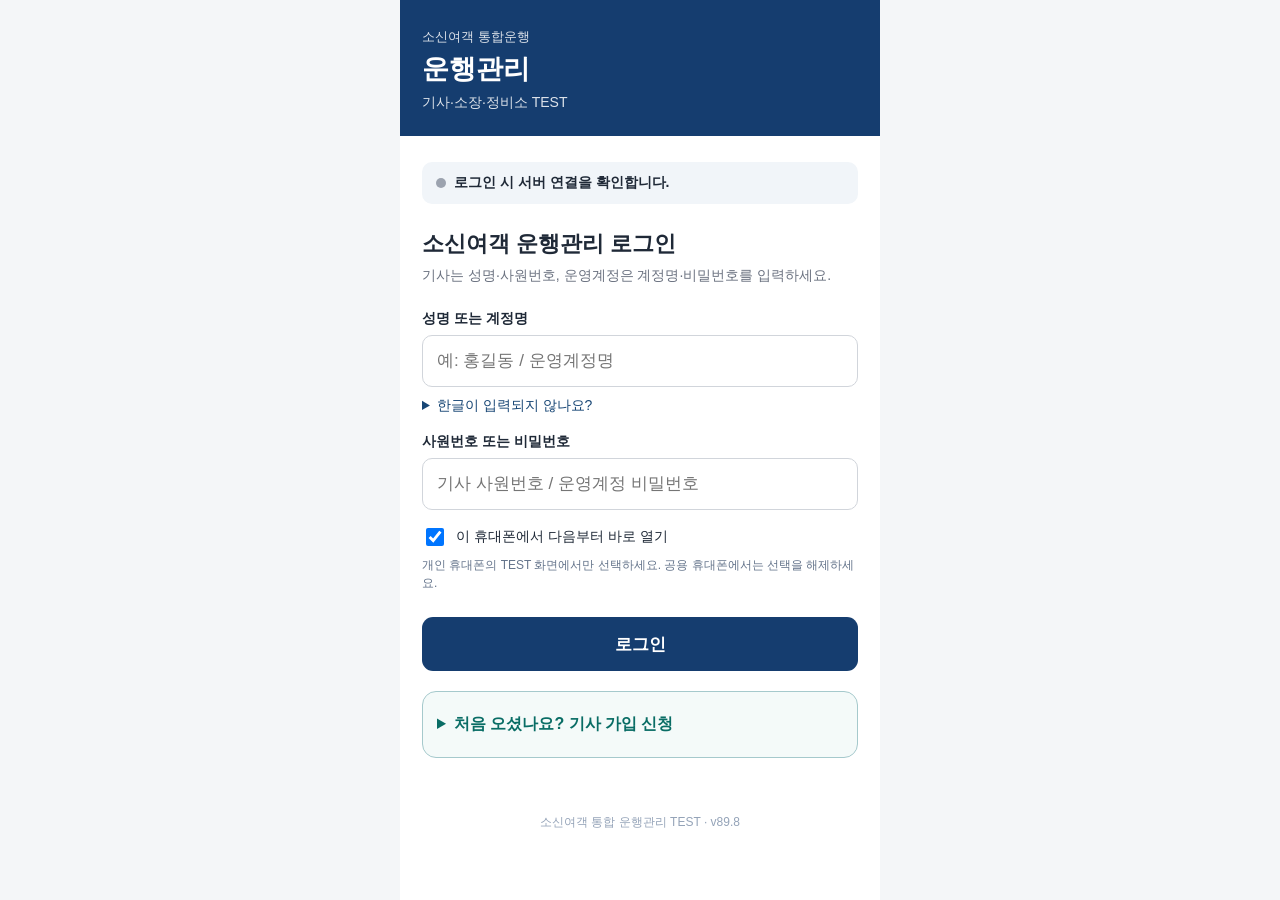
==== commit e4f5f434: "Show observed journey times and route-wide gap warnings with reviewed notices" ====
--- a/index.html
+++ b/index.html
@@ -891,7 +891,7 @@
     @media(max-width:340px){.orbit-point strong{font-size:10px}.driver-mode .cockpit-head>strong{font-size:11px}.driver-mode .cockpit-head>span{font-size:10px}}
   </style>
 <link rel="stylesheet" href="./accident-report.css?v=77">
-<link rel="stylesheet" href="./driver-viewport.css?v=897">
+<link rel="stylesheet" href="./driver-viewport.css?v=898">
 <link rel="stylesheet" href="./operations-notices.css?v=894">
 <link rel="stylesheet" href="./maintenance-board.css?v=895">
 </head>
@@ -1110,11 +1110,13 @@
         <button type="button" data-manager-page="ROSTER"><strong>기사 관리</strong><small>등록 · 조회 · 노선 이동</small></button>
         <button type="button" data-manager-page="REPLACEMENT"><strong>차량 대차</strong><small>적용일 선택 · 대체 차량 · 차량 추가</small></button>
         <button type="button" data-manager-page="NOTICES"><strong>기사 공지</strong><small>전체·노선·개별 전달 · 수신 확인</small></button>
+        <button type="button" data-manager-page="LIVE"><strong>전체 차량 간격</strong><small>노선별 운행 위치 · 앞뒤 간격</small></button>
         <button type="button" data-manager-page="FLEET"><strong>차량·정비</strong><small>차량 상태 · 고장 접수</small></button>
         <button type="button" data-manager-page="CONTACTS"><strong>긴급연락망</strong><small>영업소 · 소장 · 사고 · 정비</small></button>
         <button type="button" data-manager-page="SETTINGS"><strong>계정 설정</strong><small>운영계정 · 비밀번호</small></button>
       </div>
     </section>
+    <section id="managerLivePanel" class="manager-panel" hidden></section>
     <section id="noticeInbox" class="manager-panel" hidden></section>
     <section id="noticeManagerPanel" class="manager-panel" hidden></section>
     <section id="replacementPanel" class="manager-panel" hidden></section>
@@ -1333,7 +1335,7 @@
   </main>
 
   <footer id="footerBrand" class="footer">
-    소신여객 통합 운행관리 TEST · v89.7
+    소신여객 통합 운행관리 TEST · v89.8
   </footer>
 
 </div>
@@ -1343,13 +1345,16 @@
 <script src="./login-korean.js"></script>
 <script src="./driver-signup.js?v=881"></script>
 <script src="./manager-replacement.js?v=8821"></script>
-<script src="./operations-notices.js?v=896"></script>
+<script src="./operations-notices.js?v=898"></script>
 <script src="./maintenance-board.js?v=895"></script>
 <script src="./driver-automation.js?v=897"></script>
 <script src="./driver-recording.js?v=89"></script>
-<script src="./driver-cockpit.js?v=897"></script>
-<script src="./driver-headway.js?v=897"></script>
-<script src="./driver-viewport.js?v=896"></script>
+<script src="./driver-cockpit.js?v=898"></script>
+<script src="./driver-headway.js?v=898"></script>
+<script src="./driver-journey.js?v=898"></script>
+<script src="./manager-gap-alerts.js?v=898"></script>
+<script src="./manager-live.js?v=898"></script>
+<script src="./driver-viewport.js?v=898"></script>
 <script src="./road-safety.js?v=893"></script>
 <script src="./driver-outbox.js?v=896"></script>
 <script src="./driver-ledger.js?v=78"></script>
@@ -1563,7 +1568,7 @@
     document.getElementById("appRouteLabel").textContent=key&&key!=="ALL"?"소신여객 "+brand:"소신여객 통합운행";
     document.getElementById("appTitle").textContent=key&&key!=="ALL"?"BUS "+key:"운행관리";
     document.getElementById("appSubtitle").textContent=role==="MASTER"?"마스터 통합관리 TEST":role==="MANAGER"?"소장 노선별 배차관리 TEST":role==="CENTER"?"정비소 차량관리 TEST":"기사 운행관리 TEST";
-    document.getElementById("footerBrand").textContent="소신여객 "+brand+" 운행관리 TEST · v89.7";
+    document.getElementById("footerBrand").textContent="소신여객 "+brand+" 운행관리 TEST · v89.8";
   }
   // BUS70 운행일은 달력 자정이 아니라 03:30에 바뀝니다.
   // 자정 이후 마지막 운행이 끝나는 02:30까지는 전날 운행일이며,
@@ -1757,7 +1762,7 @@
   }
 
   function clearLocalAuth() {
-    Bus70Notices.reset();Bus70Maintenance.reset();
+    Bus70Notices.reset();Bus70Maintenance.reset();Bus70ManagerLive.close(true);
     Bus70Replacement.reset();
     Bus70Signup.clear();Bus70Signup.resetMaster();
     stopDriverLocationTracking(true);
@@ -1804,7 +1809,7 @@
   }
 
   function showLoginScreen(text) {
-    Bus70Notices.reset();Bus70Maintenance.reset();
+    Bus70Notices.reset();Bus70Maintenance.reset();Bus70ManagerLive.close(true);
     ["managerWorkspace","managerContactsPanel","replacementPanel","noticeManagerPanel","noticeInbox"].forEach(id=>document.getElementById(id).hidden=true);
     document.body.classList.remove("manager-layout");
     authRequestId++;
@@ -3142,16 +3147,38 @@
     const crossCheck=document.getElementById("driverCrossCheckStatus");if(crossCheck)crossCheck.textContent=displayLive?Bus70Recording.crossCheckLabel(liveFleet.crossCheck,Date.now()):"";
     const liveButton=document.getElementById("driverLiveLocationToggle");if(liveButton){liveButton.hidden=!displayLive||!(locationPermissionState==="denied"||nativeLocationEnabled===false);liveButton.textContent=locationPermissionState==="denied"?"위치 권한 설정":"휴대폰 위치 켜기";}
     updateDriverTurnPoint(context,navigation,displayLive);
+    updateDriverJourneyPoints(context,navigation,displayLive);
     if(typeof Bus70Viewport!=="undefined")Bus70Viewport.refresh(document,displayLive&&!currentRole);
   }
 
+  let journeyState={},journeyReceipts={},journeyReceiptOwner="";
+  function updateDriverJourneyPoints(context,navigation,live){
+    if(!context||typeof Bus70Journey==='undefined')return;
+    const date=document.getElementById('workDate').value,scope={...driverAssignmentBinding(lastSchedule),date};
+    const log={startAt:actualMoment(date,context.log.actualStart)?.getTime(),turnAt:actualMoment(date,context.log.actualTurn)?.getTime(),endAt:actualMoment(date,context.log.actualEnd)?.getTime()};
+    const path=navigation.path||Bus70Automation.course(context.trip,lastSchedule.routeProfile?.stops||[]),stops=path?.stops||[];
+    const totalMeters=stops.slice(1).reduce((sum,stop,i)=>sum+Bus70Automation.distance(stops[i],stop),0);
+    const input={scope,trip:context.trip,log,now:Date.now(),nav:navigation,live,totalMeters,native:nativeArrivalEstimate,enabled:driverAlertSettings.enabled&&driverAlertSettings.voice};
+    const model=Bus70Journey.update(journeyState,input);journeyState=model.state;
+    const value=model.arrival?'기록 '+Bus70Journey.clock(model.arrival,date,true):model.forecast?'예상 '+Bus70Journey.clock(model.forecast.at,date)+'~'+Bus70Journey.clock(model.forecast.latest,date):model.reason;
+    for(const node of document.querySelectorAll('[data-journey-time]')){const departure=node.dataset.journeyTime==='departure';node.textContent=departure?(model.departure?'기록 '+Bus70Journey.clock(model.departure,date,true):'기록 대기'):value;node.classList.toggle('recorded',Boolean(departure?model.departure:model.arrival));node.title=departure?(context.log.startRecordMode||'실제 출발 기록'):model.arrival?(context.log.endRecordMode||'실제 도착 기록'):model.forecast?model.forecast.basis+' · 교통상황에 따라 변동 · '+Bus70Journey.clock(model.forecast.observedAt,date,true)+' 갱신':model.reason;}
+    // Endpoint already owns these times. Keep only exceptional diagnostics below.
+    const target=document.getElementById('driverLiveTarget')?.closest('.cockpit-target');if(target&&log.startAt&&!log.endAt&&log.turnAt)target.hidden=true;
+    if(hasAndroidBridge()||!live||document.hidden||!input.enabled||!roadSafetyAudioReady||!('speechSynthesis' in window)||speechSynthesis.speaking||speechSynthesis.pending||driverNoticePending)return;
+    const receiptKey='bus70-journey-voice-'+currentDriverId+'-'+date;
+    if(journeyReceiptOwner!==receiptKey){journeyReceiptOwner=receiptKey;journeyReceipts={};try{journeyReceipts=JSON.parse(sessionStorage.getItem(receiptKey)||'{}');}catch(ignore){}}
+    const notice=Bus70Journey.notice(model,input,journeyReceipts);if(!notice)return;
+    const expected=driverLiveRequestScope(),speech=new SpeechSynthesisUtterance(notice.message);speech.lang='ko-KR';speech.rate=.95;
+    speech.onstart=()=>{if(expected!==driverLiveRequestScope()||driverDisplayedContext(lastSchedule)?.trip?.trip!==context.trip.trip||!driverAlertSettings.voice||!driverAlertSettings.enabled||document.hidden){speechSynthesis.cancel();return;}journeyReceipts[notice.id]=notice;try{sessionStorage.setItem(receiptKey,JSON.stringify(journeyReceipts));}catch(ignore){}};speechSynthesis.speak(speech);
+  }
+
   function updateDriverTurnPoint(context,navigation,live){
-    const host=document.getElementById('driverTurnTimes');if(!host||!context||!live)return;
-    const path=navigation.path||Bus70Automation.course(context.trip,lastSchedule.routeProfile?.stops||[]),model=Bus70Cockpit.turnPoint(context.trip,context.log,path,navigation,headwayState,Date.now(),Bus70Headway.pace(headwayState));if(!model)return;
+    const host=document.getElementById('driverTurnTimes');if(!host||!context)return;
+    const path=navigation.path||Bus70Automation.course(context.trip,lastSchedule.routeProfile?.stops||[]),model=Bus70Cockpit.turnPoint(context.trip,context.log,path,live?navigation:{},headwayState,Date.now(),Bus70Headway.pace(headwayState));if(!model)return;
     const date=document.getElementById('workDate').value;
     const clock=(value,seconds)=>{const d=new Date(value),day=new Date(d.getTime()+9*3600000).toISOString().slice(0,10);return (day>date?'다음날 ':'')+d.toLocaleTimeString('en-GB',{timeZone:'Asia/Seoul',hour12:false,hour:'2-digit',minute:'2-digit',...(seconds?{second:'2-digit'}:{})});};
     const recorded=actualMoment(date,model.actual);
-    const values={planned:model.planned?displayTime(model.planned):'—',estimated:model.estimatedAt?'약 '+clock(model.estimatedAt,false):model.reason,recorded:recorded?clock(recorded,true):model.actual?'확인 필요':'—'};
+    const values={planned:model.planned?displayTime(model.planned):'—',estimated:model.estimatedAt?'약 '+clock(model.estimatedAt,false)+(model.estimatedLatestAt?'~'+clock(model.estimatedLatestAt,false):''):model.reason,recorded:recorded?clock(recorded,true):model.actual?'확인 필요':'—'};
     for(const key of Object.keys(values)){const node=host.querySelector('[data-point-time="'+key+'"]');if(node&&node.textContent!==values[key])node.textContent=values[key];}
     host.classList.toggle('recorded',Boolean(model.actual));host.querySelector('.turn-estimated').hidden=Boolean(model.actual);
     host.title=model.actual?'실제 회차 기록 · '+(context.log.turnRecordMode||'기록'):'예상은 최근 정류장 통과시간 기준이며 교통·정차 상황에 따라 달라집니다.';
@@ -3243,7 +3270,11 @@
         const times=el('div',undefined,'turn-point-times');times.id='driverTurnTimes';
         for(const [field,title] of [['planned','예정'],['estimated','예상'],['recorded','기록']]){const cell=el('div',undefined,'turn-'+field),value=el('b','—');value.dataset.pointTime=field;cell.append(el('small',title),value);times.append(cell);}
         item.append(label,times);if(path?.pivotIndex>=0&&path.stops[path.pivotIndex].name!==context.trip.turnPlace)label.append(el('small','방향전환 · '+Bus70Cockpit.shortPoint(path.stops[path.pivotIndex].name),'physical-turn'));
-      }else item.append(el("span",point.before,"point-time before"),name,el("span",point.after,"point-time after"));
+      }else {
+        const before=el('div',undefined,'point-time before'),after=el('div',undefined,'point-time after');
+        for(const [cell,text] of [[before,point.before],[after,point.after]]){cell.append(el('span',text));if(text&&/^(출발|도착|영업종료)/.test(text)){const value=el('b','—','journey-actual');value.dataset.journeyTime=/^출발/.test(text)?'departure':'arrival';cell.append(value);}}
+        item.append(before,name,after);
+      }
       points.append(item);if(key==="depot")points.append(track);
     }
     const inner=el("div",undefined,"orbit-center");
@@ -4415,6 +4446,7 @@
     const position=lastDriverPosition,age=position?Date.now()-position.timestamp:Infinity,speed=position?.coords?.speed;
     return age>=0&&age<10000&&Number.isFinite(speed)&&speed>=0&&speed<=.3;
   }
+  Bus70ManagerLive.init({compose:draft=>showManagerPage("NOTICES",true,draft),api:body=>apiPost(body),session:()=>({token:authToken,driverId:currentDriverId,role:currentRole}),context:()=>({route:document.getElementById("managerRoute").value,date:document.getElementById("managerDate").value,today:todayLocal(),routes:[...document.getElementById("managerRoute").options].map(o=>o.value).filter(r=>r!=="ALL")})});
   Bus70Notices.init({api:body=>apiPost(body),session:()=>({token:authToken,driverId:currentDriverId,role:currentRole}),canInteract:noticeCanInteract,audioBusy:()=>Boolean(driverNoticePending||Date.now()-driverNoticeAttemptAt<10000||window.speechSynthesis?.speaking||window.speechSynthesis?.pending)});
   Bus70Maintenance.init({api:body=>apiPost(body),session:()=>({token:authToken,driverId:currentDriverId,role:currentRole}),viewCase:async(vehicleId,maintId)=>{
     const token=authToken;if(operationRequestInFlight)return operationNotice("정비 현황 조회 중입니다. 잠시 뒤 다시 선택하세요.");await loadOperationData(true);if(!token||token!==authToken||!currentRole)return;
@@ -4442,12 +4474,12 @@
     const context=document.getElementById("managerContext");
     if(!context.children.length)context.append(document.getElementById("managerRoute").closest(".manager-tools"));
   }
-  function showManagerPage(page,focus=true){
+  function showManagerPage(page,focus=true,noticeDraft=null){
     if(!currentIsManager)return;
-    const titles={HOME:"소장 업무 홈",DISPATCH:"배차·시간표",ATTENDANCE:"근태·대체",ROSTER:"기사 관리",FLEET:"차량·정비",CONTACTS:"긴급연락망",SETTINGS:"계정 설정",REPLACEMENT:"차량 대차",NOTICES:"기사 공지·수신 확인"};
+    const titles={LIVE:"전체 차량 간격",HOME:"소장 업무 홈",DISPATCH:"배차·시간표",ATTENDANCE:"근태·대체",ROSTER:"기사 관리",FLEET:"차량·정비",CONTACTS:"긴급연락망",SETTINGS:"계정 설정",REPLACEMENT:"차량 대차",NOTICES:"기사 공지·수신 확인"};
     managerPage=titles[page]?page:"HOME";
     document.getElementById("managerContext").hidden=["REPLACEMENT","NOTICES"].includes(managerPage);
-    const target={noticeManagerPanel:"NOTICES",replacementPanel:"REPLACEMENT",managerPanel:"DISPATCH",centerPanel:"FLEET",managerContactsPanel:"CONTACTS",staffAccountPanel:"SETTINGS"};
+    const target={managerLivePanel:"LIVE",noticeManagerPanel:"NOTICES",replacementPanel:"REPLACEMENT",managerPanel:"DISPATCH",centerPanel:"FLEET",managerContactsPanel:"CONTACTS",staffAccountPanel:"SETTINGS"};
     Object.entries(target).forEach(([id,key])=>document.getElementById(id).hidden=managerPage!==key);
     document.getElementById("masterAdminPanel").hidden=!["ROSTER","ATTENDANCE","SETTINGS"].includes(managerPage);
     document.getElementById("managerRosterTools").hidden=managerPage!=="ROSTER";
@@ -4461,7 +4493,8 @@
     document.getElementById("managerPageTitle").textContent=titles[managerPage];
     if(managerPage==="DISPATCH"&&!managerData)loadManagerData();
     if(managerPage==="REPLACEMENT")Bus70Replacement.open();
-    if(managerPage==="NOTICES")Bus70Notices.open();
+    if(managerPage==="NOTICES")Bus70Notices.open(noticeDraft);
+    Bus70ManagerLive.close();if(managerPage==="LIVE")Bus70ManagerLive.open();
     if(managerPage==="FLEET"){renderVehicleStatusList();Bus70Maintenance.load();}
     if(managerPage==="CONTACTS")loadDepotContacts();
     if(focus){document.getElementById("managerPageTitle").focus();document.getElementById("managerWorkspace").scrollIntoView({block:"start"});}
@@ -4501,6 +4534,7 @@
     document.getElementById("workChangeDriver").value="";document.getElementById("replacementScope").value="SAME";
     refreshManagerRoster();refreshWorkChangeDrivers();renderVehicleStatusList();renderOperationList();fillOperationVehicles();
     if(managerPage==="DISPATCH")loadManagerData();
+    if(managerPage==="LIVE")Bus70ManagerLive.open();
   }
   function depotContactPhones(contact){
     const phones=Array.isArray(contact.phones)?contact.phones:String(contact.phone||"").split(/\r?\n/);
--- a/driver-viewport.css
+++ b/driver-viewport.css
@@ -44,7 +44,7 @@
 @container(max-width:430px){
   .cockpit-phases,.cockpit-phases tbody{display:block}
   .cockpit-phases thead{display:none}
-  .cockpit-phases tr{display:grid;grid-template-columns:minmax(0,1fr) minmax(0,1.1fr) minmax(0,1fr);border-bottom:1px solid #dce4ed;padding:6px 0}
+  .cockpit-phases tr{display:grid;grid-template-columns:minmax(0,.85fr) minmax(0,1.3fr) minmax(0,1fr);border-bottom:1px solid #dce4ed;padding:6px 0}
   .cockpit-phases td:first-child{grid-column:1/-1;display:flex;align-items:baseline;gap:8px;border:0;flex-wrap:wrap}
   .cockpit-phases td[data-label]::before{content:attr(data-label);display:block;font-size:10px;font-weight:400;color:#52657a;line-height:1.7}
   .cockpit-phases td.phase-planned{white-space:normal}
@@ -61,7 +61,7 @@
 @media(min-width:560px) and (max-height:520px){
   .driver-mode.live-first-screen .app{max-width:960px}
   .driver-mode.live-first-screen main{max-width:none}
-  .driver-live-primary{min-height:340px;display:grid;grid-template-columns:minmax(180px,40%) minmax(0,1fr);grid-template-rows:auto auto auto auto auto auto 1fr auto;column-gap:12px;row-gap:2px}
+  .driver-live-primary{min-height:340px;display:grid;grid-template-columns:minmax(180px,40%) minmax(0,1fr);grid-template-rows:auto auto auto auto auto minmax(0,1fr) auto auto;column-gap:12px;row-gap:2px}
   .driver-live-primary .cockpit-now{grid-column:2;grid-row:1}
   .driver-live-primary .cockpit-head{grid-column:2;grid-row:2}
   .driver-live-primary .planned-gaps{grid-column:2;grid-row:3}
@@ -155,7 +155,7 @@
 .headway-meta{display:flex;flex-wrap:wrap;align-items:baseline;gap:2px 6px;border-top:1px solid #d8e3ed;padding-top:3px}
 .driver-live-primary .headway-meta .headway-identity{font-size:11px;font-weight:600;line-height:1.3}
 .driver-live-primary .headway-meta .headway-crowding{font-size:10px;line-height:1.3}
-.driver-live-primary .headway-reception{font-size:10px;color:#6b5b40}
+.driver-live-primary .headway-reception{font-size:10px;color:#6b5b40;margin-top:0}
 .orbit-route>.orbit-point.turn-reference{display:flex;flex-direction:column;gap:3px}
 .turn-point-label{display:flex;align-items:baseline;justify-content:center;flex-wrap:wrap;gap:5px}
 .turn-point-label small,.physical-turn{font-size:10px;color:#52657a;line-height:1.2}
@@ -173,4 +173,38 @@
 @media(max-width:350px) and (max-height:600px){
   .driver-live-primary .driver-scroll-hint{display:none}
   .driver-live-primary{gap:1px}
-}
+  .driver-mode .driver-live-primary .planned-gaps>.headway-card{padding-top:4px;padding-bottom:4px}
+}
+@media(min-height:740px) and (min-width:390px) and (max-width:559px){
+  .driver-live-primary .headway-title{font-size:14px}
+  .driver-live-primary .headway-planned,.driver-live-primary .headway-actual{font-size:14px}
+  .driver-live-primary .headway-meta .headway-identity{font-size:13px}
+  .driver-live-primary .headway-meta .headway-crowding,.driver-live-primary .headway-row-label{font-size:11px}
+  .turn-point-times b{font-size:15px}
+}
+
+/* Actual timestamps sit immediately below their own schedule anchors. */
+.orbit-point .point-time{display:flex;flex-direction:column;gap:2px;min-width:0}
+.orbit-point .journey-actual{display:block;font-size:11px;line-height:1.35;color:#146b54;overflow-wrap:anywhere;font-variant-numeric:tabular-nums}
+.orbit-point .journey-actual.recorded{color:#b42318}
+.driver-live-primary .headway-basis{font-size:10px;color:#6b5b40;line-height:1.25}
+@media(min-width:390px){.orbit-point .journey-actual{font-size:12px}}
+.manager-live-route{border:1px solid #d8e3ed;border-radius:12px;padding:14px;margin:12px 0}
+.manager-live-route h3{margin:0 0 8px}.manager-live-meta{color:#52657a;font-size:13px}
+.manager-live-legs{display:grid;grid-template-columns:repeat(auto-fit,minmax(min(100%,320px),1fr));gap:16px}
+.manager-live-track{list-style:none;margin:0;padding:0 0 0 12px;border-left:4px solid #078564}
+.manager-live-track>li{position:relative;padding:8px 10px;margin:4px 0;background:#eef5ff;border-radius:8px;overflow-wrap:anywhere}
+.manager-live-track>li:before{content:'';position:absolute;left:-21px;top:15px;border:4px solid #078564;border-radius:50%;width:6px;height:6px;background:white}
+.manager-live-track strong,.manager-live-track small{display:block}.manager-live-gap{font-size:13px;color:#17466d;margin-top:5px}
+.manager-live-gap.close{background:#fff0ca;color:#6d4400;padding:4px;border-radius:4px}
+.manager-live-route.stale{background:#f1f3f5}.manager-live-route.stale .manager-live-track{border-color:#888}.manager-live-route.stale li:before{border-color:#888}
+.manager-live-missing{font-size:13px;color:#66594b;line-height:1.6}
+
+.manager-gap-settings {display:grid;grid-template-columns:repeat(auto-fit,minmax(150px,1fr));gap:10px;padding:12px;background:#f3f7fa;border-radius:10px}
+.manager-gap-settings label {display:grid;gap:4px;font-size:14px}
+.manager-gap-settings input,.manager-gap-settings select {min-width:0;width:100%;box-sizing:border-box}
+.manager-gap-settings p {grid-column:1/-1}
+.manager-gap-warning {padding:12px;border:2px solid #bc650d;background:#fff6e7;border-radius:10px;margin:12px 0}
+.manager-gap-warning p {overflow-wrap:anywhere}
+.manager-gap-warning .inline-actions {display:flex;gap:8px;flex-wrap:wrap}
+.manager-gap-warning button {white-space:normal;min-height:40px}
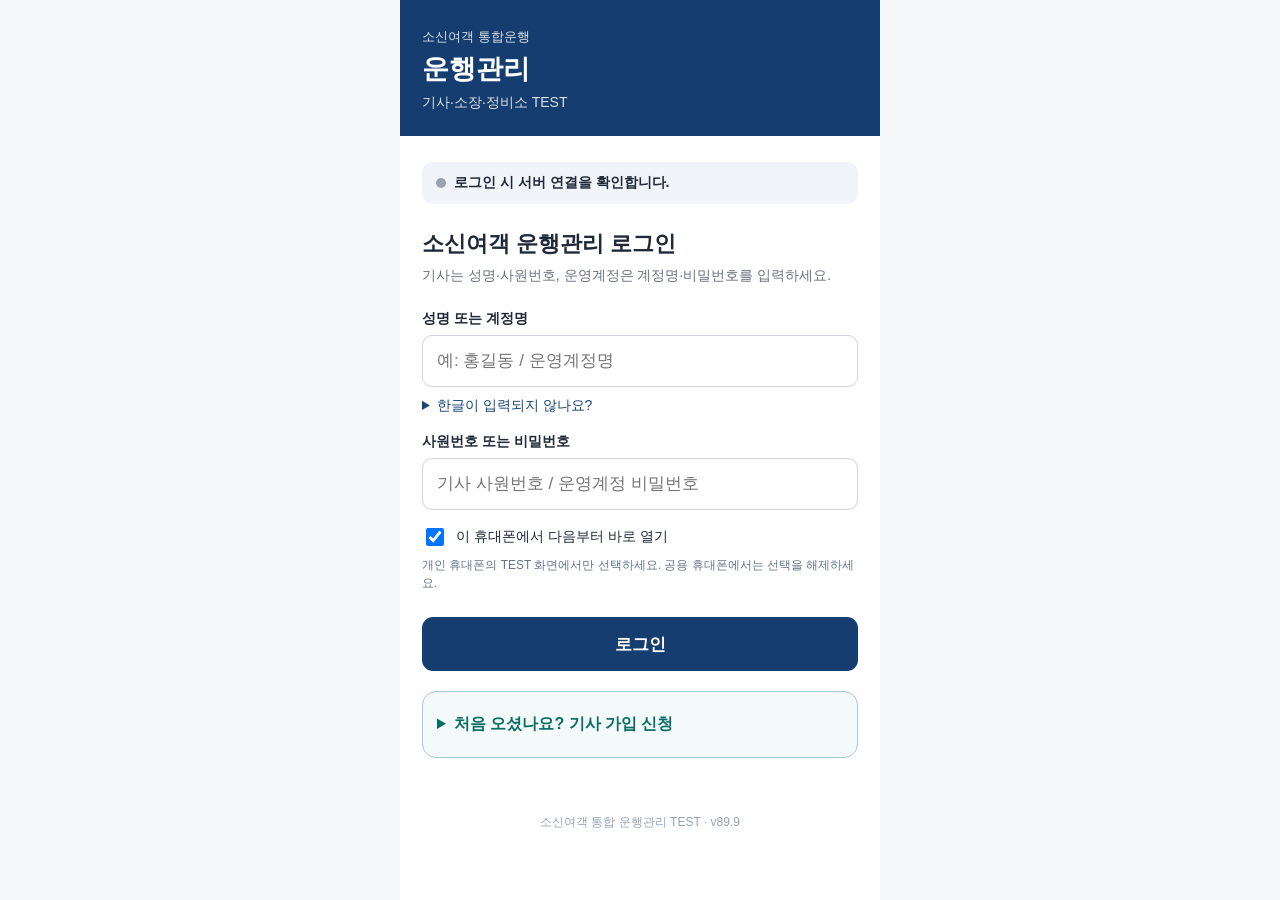
==== commit de91d615: "Gate route 5 depot forecasts and quiet persistent GPS headway guidance" ====
--- a/index.html
+++ b/index.html
@@ -891,7 +891,7 @@
     @media(max-width:340px){.orbit-point strong{font-size:10px}.driver-mode .cockpit-head>strong{font-size:11px}.driver-mode .cockpit-head>span{font-size:10px}}
   </style>
 <link rel="stylesheet" href="./accident-report.css?v=77">
-<link rel="stylesheet" href="./driver-viewport.css?v=898">
+<link rel="stylesheet" href="./driver-viewport.css?v=899">
 <link rel="stylesheet" href="./operations-notices.css?v=894">
 <link rel="stylesheet" href="./maintenance-board.css?v=895">
 </head>
@@ -1335,7 +1335,7 @@
   </main>
 
   <footer id="footerBrand" class="footer">
-    소신여객 통합 운행관리 TEST · v89.8
+    소신여객 통합 운행관리 TEST · v89.9
   </footer>
 
 </div>
@@ -1349,9 +1349,9 @@
 <script src="./maintenance-board.js?v=895"></script>
 <script src="./driver-automation.js?v=897"></script>
 <script src="./driver-recording.js?v=89"></script>
-<script src="./driver-cockpit.js?v=898"></script>
-<script src="./driver-headway.js?v=898"></script>
-<script src="./driver-journey.js?v=898"></script>
+<script src="./driver-cockpit.js?v=899"></script>
+<script src="./driver-headway.js?v=899"></script>
+<script src="./driver-journey.js?v=899"></script>
 <script src="./manager-gap-alerts.js?v=898"></script>
 <script src="./manager-live.js?v=898"></script>
 <script src="./driver-viewport.js?v=898"></script>
@@ -1568,7 +1568,7 @@
     document.getElementById("appRouteLabel").textContent=key&&key!=="ALL"?"소신여객 "+brand:"소신여객 통합운행";
     document.getElementById("appTitle").textContent=key&&key!=="ALL"?"BUS "+key:"운행관리";
     document.getElementById("appSubtitle").textContent=role==="MASTER"?"마스터 통합관리 TEST":role==="MANAGER"?"소장 노선별 배차관리 TEST":role==="CENTER"?"정비소 차량관리 TEST":"기사 운행관리 TEST";
-    document.getElementById("footerBrand").textContent="소신여객 "+brand+" 운행관리 TEST · v89.8";
+    document.getElementById("footerBrand").textContent="소신여객 "+brand+" 운행관리 TEST · v89.9";
   }
   // BUS70 운행일은 달력 자정이 아니라 03:30에 바뀝니다.
   // 자정 이후 마지막 운행이 끝나는 02:30까지는 전날 운행일이며,
@@ -3019,7 +3019,11 @@
     headwayState=Bus70Headway.sample(headwayState,scope,navigation,Date.now());
     headwayState=Bus70Headway.observeFleet(headwayState,scope,navigation,liveFleet,peers,Date.now());
     const models=['front','rear'].map(side=>Bus70Headway.model(side,context.trip,liveFleet,peers,headwayState)),host=document.getElementById('driverPlannedGaps');if(host)Bus70Headway.render(host,models);
-    const notice=Bus70Headway.warning(models,headwayState,Date.now(),scope.running&&roadSafetySelected()&&!document.hidden&&navigation.configured&&!navigation.retained);
+    const now=Date.now(),estimate=nativeArrivalEstimate;
+    const early=estimate?.date===scope.date&&estimate.dispatchId===scope.dispatchId&&estimate.vehicleId===scope.vehicleId&&Number(estimate.trip)===Number(scope.trip)&&estimate.warning&&now>=estimate.timestamp&&now-estimate.timestamp<=10000;
+    const turn=Bus70Cockpit.turnPoint(context.trip,context.log,navigation.path,navigation,headwayState,now,Bus70Headway.pace(headwayState));
+    const priority=early||turn?.estimatedAt>=now&&turn.estimatedAt-now<=120000||document.getElementById('driverRoadSafety')?.classList.contains('warning');
+    const notice=Bus70Headway.warning(models,headwayState,now,scope.running&&roadSafetySelected()&&!document.hidden&&navigation.configured&&!navigation.retained,priority);
     if(notice)speakDriverNotice(notice.side.toUpperCase(),notice.stopGap,notice.message,()=>Bus70Headway.notified(headwayState,notice,Date.now()));
   }
   let driverNoticePending=null,driverNoticeAttemptAt=0;
@@ -3082,7 +3086,7 @@
     if(recordSummary){recordSummary.hidden=!displayLive&&!gpsPendingCount();recordSummary.textContent=localStorage.getItem(driverLocationPreference())==="N"?"자동기록 일시중지":!locationTrackingActive?"위치 설정 확인":!telemetry.fresh?"GPS 수신 대기":nativeSyncError?"기록 전송 확인 필요":gpsPendingCount()?"기록 "+gpsPendingCount()+"건 전송 대기":recordingHealth.blocked?"출발 미기록 · 차량 확인 대기":recordingHealth.warning?"GPS 수신 중 · 차량정보 대기":"자동기록 정상";recordSummary.classList.toggle("warning",recordingHealth.warning);}
     const waiting=Boolean(displayLive&&!recordingHealth.blocked&&!context.log.actualStart&&(navigation.waiting||context.state==="출발 대기"));
     const provisional=Boolean(recordingHealth.blocked&&(navigation.configured||navigation.retained));
-    const stateNode=document.getElementById("driverLiveState");if(stateNode)stateNode.textContent=context.trip.trip+"탕 · "+(provisional?"출발 기록 확인 중":recordingHealth.blocked?"차량 확인 불가":context.state);
+    const stateNode=document.getElementById("driverLiveState");if(stateNode)stateNode.textContent=context.trip.trip+"탕 · "+(Bus70Headway.lastDirection(context.trip,navigation)?Bus70Headway.lastDirection(context.trip,navigation)+" 막차 · ":"")+(provisional?"출발 기록 확인 중":recordingHealth.blocked?"차량 확인 불가":context.state);
     const dashboard=document.getElementById("driverLiveDashboard");if(dashboard){
       dashboard.classList.toggle("recording-warning",Boolean(displayLive&&recordingHealth.warning));
       dashboard.classList.toggle("record-view",!displayLive);
@@ -3122,7 +3126,7 @@
       const eligible=displayLive&&context.log.actualStart&&!context.log.actualEnd&&(navigation.turnPassed||navigation.returnConfirmed||context.log.actualTurn)&&/차고지$/.test(String(context.trip.endPlace||"").replace(/\s/g,""));
       arrivalNode.hidden=!eligible;arrivalNode.classList.remove("early-warning");
       if(eligible){
-        const same=estimate&&estimate.date===document.getElementById("workDate").value&&estimate.dispatchId===binding.dispatchId&&estimate.vehicleId===binding.vehicleId&&Number(estimate.trip)===Number(context.trip.trip),fresh=same&&Date.now()-estimate.timestamp>=-5000&&Date.now()-estimate.timestamp<=10000;
+        const same=estimate&&estimate.date===document.getElementById("workDate").value&&estimate.dispatchId===binding.dispatchId&&estimate.vehicleId===binding.vehicleId&&Number(estimate.trip)===Number(context.trip.trip),fresh=same&&(String(lastSchedule.route)!=="5"||estimate.policyVersion===5)&&Date.now()-estimate.timestamp>=-5000&&Date.now()-estimate.timestamp<=10000;
         const remaining=Bus70Automation.remainingRoute(navigation.path,navigation,context.log),prefix=remaining?remaining.place+" · 남은 노선거리 약 "+liveDistanceLabel(remaining.meters)+" (정류장 경로 기준) · ":"";
         arrivalNode.textContent=prefix+(fresh&&estimate.available?(estimate.retained?"최근 추정 유지 · "+new Date(estimate.estimateAt).toLocaleTimeString("en-GB",{timeZone:"Asia/Seoul",hour:"2-digit",minute:"2-digit",second:"2-digit"})+" 기준 · ":"")+(estimate.stopName?estimate.stopName+" · ":"")+"차고지 도착 추정 "+new Date(estimate.predictedAt).toLocaleTimeString("en-GB",{timeZone:"Asia/Seoul",hour:"2-digit",minute:"2-digit"})+"~"+new Date(estimate.latestAt).toLocaleTimeString("en-GB",{timeZone:"Asia/Seoul",hour:"2-digit",minute:"2-digit"})+" · 예정 "+context.trip.endTime+(estimate.warning?" · 10분 이상 조기 도착 예상":"")+" · 교통상황에 따라 변동":fresh?(estimate.reason||"차고지 도착 예측 준비 중"):hasNativeLocationBridge()?"차고지 도착 예측 · 최신 위치 확인 중":"조기 도착 음성 안내는 설치형 앱에서 지원합니다.");
         arrivalNode.classList.toggle("early-warning",Boolean(fresh&&estimate.warning));
@@ -3154,14 +3158,14 @@
   let journeyState={},journeyReceipts={},journeyReceiptOwner="";
   function updateDriverJourneyPoints(context,navigation,live){
     if(!context||typeof Bus70Journey==='undefined')return;
-    const date=document.getElementById('workDate').value,scope={...driverAssignmentBinding(lastSchedule),date};
+    const date=document.getElementById('workDate').value,scope={...driverAssignmentBinding(lastSchedule),date,route:String(lastSchedule.route)};
     const log={startAt:actualMoment(date,context.log.actualStart)?.getTime(),turnAt:actualMoment(date,context.log.actualTurn)?.getTime(),endAt:actualMoment(date,context.log.actualEnd)?.getTime()};
     const path=navigation.path||Bus70Automation.course(context.trip,lastSchedule.routeProfile?.stops||[]),stops=path?.stops||[];
     const totalMeters=stops.slice(1).reduce((sum,stop,i)=>sum+Bus70Automation.distance(stops[i],stop),0);
-    const input={scope,trip:context.trip,log,now:Date.now(),nav:navigation,live,totalMeters,native:nativeArrivalEstimate,enabled:driverAlertSettings.enabled&&driverAlertSettings.voice};
+    const input={scope,trip:context.trip,log,now:Date.now(),nav:navigation,live,totalMeters,path,native:nativeArrivalEstimate,enabled:driverAlertSettings.enabled&&driverAlertSettings.voice};
     const model=Bus70Journey.update(journeyState,input);journeyState=model.state;
-    const value=model.arrival?'기록 '+Bus70Journey.clock(model.arrival,date,true):model.forecast?'예상 '+Bus70Journey.clock(model.forecast.at,date)+'~'+Bus70Journey.clock(model.forecast.latest,date):model.reason;
-    for(const node of document.querySelectorAll('[data-journey-time]')){const departure=node.dataset.journeyTime==='departure';node.textContent=departure?(model.departure?'기록 '+Bus70Journey.clock(model.departure,date,true):'기록 대기'):value;node.classList.toggle('recorded',Boolean(departure?model.departure:model.arrival));node.title=departure?(context.log.startRecordMode||'실제 출발 기록'):model.arrival?(context.log.endRecordMode||'실제 도착 기록'):model.forecast?model.forecast.basis+' · 교통상황에 따라 변동 · '+Bus70Journey.clock(model.forecast.observedAt,date,true)+' 갱신':model.reason;}
+    const value=model.arrival?'기록 '+Bus70Journey.clock(model.arrival,date,true):model.forecast?'예상 약 '+Bus70Journey.clock(model.forecast.at,date):model.reason;
+    for(const node of document.querySelectorAll('[data-journey-time]')){const departure=node.dataset.journeyTime==='departure';Bus70Cockpit.phraseText(node,departure?(model.departure?'기록 '+Bus70Journey.clock(model.departure,date,true):'기록 대기'):value);node.classList.toggle('recorded',Boolean(departure?model.departure:model.arrival));node.title=departure?(context.log.startRecordMode||'실제 출발 기록'):model.arrival?(context.log.endRecordMode||'실제 도착 기록'):model.forecast?model.forecast.basis+' · 참고 범위 '+Bus70Journey.clock(model.forecast.at,date)+'~'+Bus70Journey.clock(model.forecast.latest,date)+' · '+Bus70Journey.clock(model.forecast.observedAt,date,true)+' 갱신':model.reason;}
     // Endpoint already owns these times. Keep only exceptional diagnostics below.
     const target=document.getElementById('driverLiveTarget')?.closest('.cockpit-target');if(target&&log.startAt&&!log.endAt&&log.turnAt)target.hidden=true;
     if(hasAndroidBridge()||!live||document.hidden||!input.enabled||!roadSafetyAudioReady||!('speechSynthesis' in window)||speechSynthesis.speaking||speechSynthesis.pending||driverNoticePending)return;
@@ -3272,7 +3276,7 @@
         item.append(label,times);if(path?.pivotIndex>=0&&path.stops[path.pivotIndex].name!==context.trip.turnPlace)label.append(el('small','방향전환 · '+Bus70Cockpit.shortPoint(path.stops[path.pivotIndex].name),'physical-turn'));
       }else {
         const before=el('div',undefined,'point-time before'),after=el('div',undefined,'point-time after');
-        for(const [cell,text] of [[before,point.before],[after,point.after]]){cell.append(el('span',text));if(text&&/^(출발|도착|영업종료)/.test(text)){const value=el('b','—','journey-actual');value.dataset.journeyTime=/^출발/.test(text)?'departure':'arrival';cell.append(value);}}
+        for(const [cell,text] of [[before,point.before],[after,point.after]]){const planned=el('span'),label=String(text||'').replace(/\b(\d{1,2}):(\d{2})\b/g,(clock,h,m)=>Number(h)*60+Number(m)<210?'다음날 '+clock:clock);Bus70Cockpit.phraseText(planned,label);cell.append(planned);if(text&&/^(출발|도착|영업종료)/.test(text)){const value=el('b','—','journey-actual');value.dataset.journeyTime=/^출발/.test(text)?'departure':'arrival';cell.append(value);}}
         item.append(before,name,after);
       }
       points.append(item);if(key==="depot")points.append(track);
--- a/driver-viewport.css
+++ b/driver-viewport.css
@@ -38,6 +38,7 @@
 .driver-live-safety{flex:1;font-size:11px;line-height:1.35;color:#52657a;word-break:keep-all;overflow-wrap:break-word}
 .driver-live-safety.warning{color:#a83924;font-weight:800}
 .driver-scroll-hint{text-align:center;font-size:11px;line-height:1.3;color:#64748b}
+.driver-live-primary:has(.driver-notice-strip:not([hidden])) .driver-scroll-hint{display:none}
 .driver-live-secondary{padding:14px 8px;border-top:1px solid #dce5ef;background:#f8fafc}
 .driver-live-secondary{container-type:inline-size}
 /* The live panel deliberately has no container; records need their own one. */
@@ -208,3 +209,31 @@
 .manager-gap-warning p {overflow-wrap:anywhere}
 .manager-gap-warning .inline-actions {display:flex;gap:8px;flex-wrap:wrap}
 .manager-gap-warning button {white-space:normal;min-height:40px}
+
+/* Keep every time/notice visible on compact phones without clipping text. */
+@media(max-width:350px) and (max-height:600px){
+  .driver-live-primary{gap:0}
+  .driver-live-primary .cockpit-now .current-clock{font-size:20px}
+  .driver-mode .driver-live-primary .orbit-weather{min-height:18px;font-size:11px}
+  .driver-live-primary .orbit-weather strong{font-size:12px}
+  .driver-live-primary .weather-icon{width:22px;height:16px}
+  .driver-mode .driver-live-primary .ring-peer-label{padding-top:14px}
+  /* On the shortest phones an active notice takes weather's space. Keep
+     operating times, safety status and Korean glyphs fully separated. */
+  .driver-live-primary:has(.driver-notice-strip:not([hidden])) .current-weather{display:none}
+  .driver-mode .driver-live-primary .planned-gaps>.headway-card{padding-top:2px;padding-bottom:2px}
+  .driver-mode .driver-live-primary .recording-summary{min-height:28px}
+}
+
+/* Preserve clock tokens; compact labels make room without shrinking clock digits. */
+.orbit-route>.orbit-point .phrase-token{white-space:nowrap;overflow-wrap:normal;word-break:normal;display:inline-block}
+.orbit-route>.orbit-point{grid-template-columns:minmax(0,1fr) minmax(0,1.1fr) minmax(0,1fr)}
+.driver-live-primary .headway-row-label{white-space:nowrap}
+@media(min-width:560px) and (max-height:520px){
+  .driver-live-primary .current-clock{font-size:28px}
+  .driver-mode .driver-live-primary .orbit-weather{min-height:22px}
+  .driver-live-primary .headway-title{font-weight:700}
+  .driver-live-primary .headway-meta{gap:1px}
+  .driver-live-primary .headway-basis,.driver-live-primary .headway-reception{line-height:1.2}
+  .driver-live-primary .orbit-route>.orbit-point{grid-template-columns:minmax(0,1fr) minmax(0,.8fr) minmax(0,1fr)}
+}
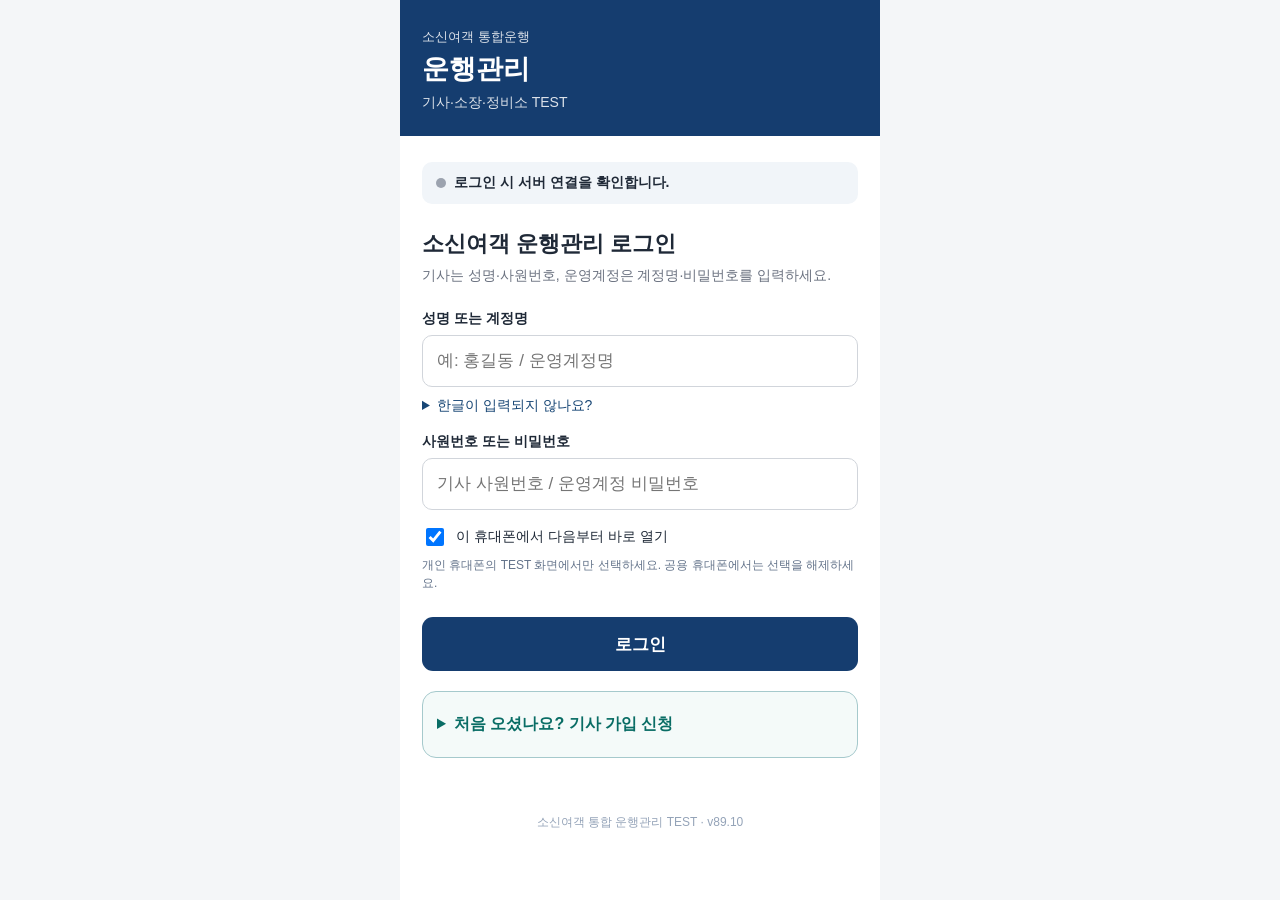
==== commit ed07a569: "fix: preserve driver service date across midnight and session recovery" ====
--- a/index.html
+++ b/index.html
@@ -1335,7 +1335,7 @@
   </main>
 
   <footer id="footerBrand" class="footer">
-    소신여객 통합 운행관리 TEST · v89.9
+    소신여객 통합 운행관리 TEST · v89.10
   </footer>
 
 </div>
@@ -1568,7 +1568,7 @@
     document.getElementById("appRouteLabel").textContent=key&&key!=="ALL"?"소신여객 "+brand:"소신여객 통합운행";
     document.getElementById("appTitle").textContent=key&&key!=="ALL"?"BUS "+key:"운행관리";
     document.getElementById("appSubtitle").textContent=role==="MASTER"?"마스터 통합관리 TEST":role==="MANAGER"?"소장 노선별 배차관리 TEST":role==="CENTER"?"정비소 차량관리 TEST":"기사 운행관리 TEST";
-    document.getElementById("footerBrand").textContent="소신여객 "+brand+" 운행관리 TEST · v89.9";
+    document.getElementById("footerBrand").textContent="소신여객 "+brand+" 운행관리 TEST · v89.10";
   }
   // BUS70 운행일은 달력 자정이 아니라 03:30에 바뀝니다.
   // 자정 이후 마지막 운행이 끝나는 02:30까지는 전날 운행일이며,
@@ -1580,7 +1580,7 @@
   }
   const todayLocal = () => serviceDateInSeoul();
 
-  // 기본 조회 날짜는 달력상의 오늘. 야간 운행의 03:30 경계와 구분합니다.
+  // 관리자 업무 날짜·화면 시계는 달력상의 오늘. 기사 배차 조회는 운행일을 사용합니다.
   function calendarDateInSeoul(now = Date.now()) {
     return new Intl.DateTimeFormat("sv-SE", {timeZone:"Asia/Seoul",year:"numeric",month:"2-digit",day:"2-digit"}).format(new Date(now));
   }
@@ -1611,7 +1611,7 @@
 
   function refreshScheduleDate() {
     if(document.hidden||!authToken||currentRole)return false;
-    const today=calendarDateInSeoul();
+    const today=serviceDateInSeoul();
     if(!scheduleFollowToday||document.getElementById("workDate").value===today)return false;
     document.getElementById("workDate").value=today;
     resetScheduleView();
@@ -1678,7 +1678,7 @@
     if(isStaff||!verified)stopDriverLiveTimer();else startDriverLiveTimer();
     resetConfirmation();
     scheduleFollowToday=true;
-    document.getElementById("workDate").value = calendarDateInSeoul();
+    document.getElementById("workDate").value = serviceDateInSeoul();
     document.getElementById("boardDate").value = calendarDateInSeoul();
     document.getElementById("managerDate").value = calendarDateInSeoul();
     syncManagerShiftToDate();
@@ -1871,7 +1871,7 @@
         );
       }
       try {
-        const requestedDate=calendarDateInSeoul();
+        const requestedDate=serviceDateInSeoul();
         const result = await apiPost({action:"session", token:saved.token, date:requestedDate});
         if (requestId !== authRequestId) return;
         if (result.ok && result.driver) {
@@ -1879,7 +1879,7 @@
           if (result.alertSettings) fillAlertSettings(result.alertSettings);
           saveLegacyDriver(result.driver, result.role || "");
           openDriverScreen(result.driver, false, result.manager, result.role);
-          if (!result.role && result.schedule && requestedDate===calendarDateInSeoul()) {
+          if (!result.role && result.schedule && requestedDate===serviceDateInSeoul()) {
             lastSchedule = scheduleForRequestedDate(result.schedule,requestedDate);
             scheduleRefreshedAt=scheduleRefreshAttemptAt=Date.now();
             renderSchedule();
@@ -1928,7 +1928,7 @@
         localStorage.removeItem(LEGACY_REMEMBER_KEY);
       }
       openDriverScreen(data.driver, false, data.manager, data.role);
-      if (!data.role && data.schedule && requestedDate===calendarDateInSeoul()) {
+      if (!data.role && data.schedule && requestedDate===serviceDateInSeoul()) {
         lastSchedule = scheduleForRequestedDate(data.schedule,requestedDate);
         scheduleRefreshedAt=scheduleRefreshAttemptAt=Date.now();
         renderSchedule();
@@ -1954,7 +1954,7 @@
       // 배포된 서버는 loginSecure를 지원합니다. 통신 실패 때 구형 GET 로그인을
       // 다시 호출하면 대기시간이 두 배가 되고 오래된 사번 판정이 섞일 수 있어
       // 보안 로그인 한 번의 결과만 사용합니다.
-      const requestedDate=calendarDateInSeoul();
+      const requestedDate=serviceDateInSeoul();
       const data = await apiPost({action:"loginSecure", name, empId, date:requestedDate});
       if (requestId !== authRequestId) return;
       if (!data.ok || !data.driver) {
@@ -3086,7 +3086,8 @@
     if(recordSummary){recordSummary.hidden=!displayLive&&!gpsPendingCount();recordSummary.textContent=localStorage.getItem(driverLocationPreference())==="N"?"자동기록 일시중지":!locationTrackingActive?"위치 설정 확인":!telemetry.fresh?"GPS 수신 대기":nativeSyncError?"기록 전송 확인 필요":gpsPendingCount()?"기록 "+gpsPendingCount()+"건 전송 대기":recordingHealth.blocked?"출발 미기록 · 차량 확인 대기":recordingHealth.warning?"GPS 수신 중 · 차량정보 대기":"자동기록 정상";recordSummary.classList.toggle("warning",recordingHealth.warning);}
     const waiting=Boolean(displayLive&&!recordingHealth.blocked&&!context.log.actualStart&&(navigation.waiting||context.state==="출발 대기"));
     const provisional=Boolean(recordingHealth.blocked&&(navigation.configured||navigation.retained));
-    const stateNode=document.getElementById("driverLiveState");if(stateNode)stateNode.textContent=context.trip.trip+"탕 · "+(Bus70Headway.lastDirection(context.trip,navigation)?Bus70Headway.lastDirection(context.trip,navigation)+" 막차 · ":"")+(provisional?"출발 기록 확인 중":recordingHealth.blocked?"차량 확인 불가":context.state);
+    const finalDirection=typeof Bus70Headway==='undefined'?'':Bus70Headway.lastDirection(context.trip,navigation);
+    const stateNode=document.getElementById("driverLiveState");if(stateNode)stateNode.textContent=context.trip.trip+"탕 · "+(finalDirection?finalDirection+" 막차 · ":"")+(provisional?"출발 기록 확인 중":recordingHealth.blocked?"차량 확인 불가":context.state);
     const dashboard=document.getElementById("driverLiveDashboard");if(dashboard){
       dashboard.classList.toggle("recording-warning",Boolean(displayLive&&recordingHealth.warning));
       dashboard.classList.toggle("record-view",!displayLive);
@@ -3167,7 +3168,7 @@
     const value=model.arrival?'기록 '+Bus70Journey.clock(model.arrival,date,true):model.forecast?'예상 약 '+Bus70Journey.clock(model.forecast.at,date):model.reason;
     for(const node of document.querySelectorAll('[data-journey-time]')){const departure=node.dataset.journeyTime==='departure';Bus70Cockpit.phraseText(node,departure?(model.departure?'기록 '+Bus70Journey.clock(model.departure,date,true):'기록 대기'):value);node.classList.toggle('recorded',Boolean(departure?model.departure:model.arrival));node.title=departure?(context.log.startRecordMode||'실제 출발 기록'):model.arrival?(context.log.endRecordMode||'실제 도착 기록'):model.forecast?model.forecast.basis+' · 참고 범위 '+Bus70Journey.clock(model.forecast.at,date)+'~'+Bus70Journey.clock(model.forecast.latest,date)+' · '+Bus70Journey.clock(model.forecast.observedAt,date,true)+' 갱신':model.reason;}
     // Endpoint already owns these times. Keep only exceptional diagnostics below.
-    const target=document.getElementById('driverLiveTarget')?.closest('.cockpit-target');if(target&&log.startAt&&!log.endAt&&log.turnAt)target.hidden=true;
+    const target=document.getElementById('driverLiveTarget')?.closest('.cockpit-target');if(target&&log.startAt&&!log.endAt&&(log.turnAt||!context.trip.turnPlace&&!context.trip.turnTime))target.hidden=true;
     if(hasAndroidBridge()||!live||document.hidden||!input.enabled||!roadSafetyAudioReady||!('speechSynthesis' in window)||speechSynthesis.speaking||speechSynthesis.pending||driverNoticePending)return;
     const receiptKey='bus70-journey-voice-'+currentDriverId+'-'+date;
     if(journeyReceiptOwner!==receiptKey){journeyReceiptOwner=receiptKey;journeyReceipts={};try{journeyReceipts=JSON.parse(sessionStorage.getItem(receiptKey)||'{}');}catch(ignore){}}
@@ -3763,7 +3764,7 @@
     const token = authToken, driverId = currentDriverId;
     const isCurrentRequest = () => requestId === scheduleRequestId && authToken === token &&
       currentDriverId === driverId && document.getElementById("workDate").value === date &&
-      (!scheduleFollowToday||date===calendarDateInSeoul());
+      (!scheduleFollowToday||date===serviceDateInSeoul());
     if(!silent){
       followCurrentTrip=true;
       lastSchedule = null;
@@ -3839,7 +3840,7 @@
   document.querySelectorAll("[data-driver-menu]").forEach(button=>button.addEventListener("click",()=>toggleDriverWorkMenu(button.dataset.driverMenu)));
   document.getElementById("timeMode").addEventListener("change",()=>renderSchedule(false));
   document.getElementById("workDate").addEventListener("change", () => {
-    scheduleFollowToday=document.getElementById("workDate").value===calendarDateInSeoul();
+    scheduleFollowToday=document.getElementById("workDate").value===serviceDateInSeoul();
     resetScheduleView();
     loadMySchedule();
   });
@@ -3926,7 +3927,7 @@
       status.replaceChildren(el("div", result.message || "배차가 등록되었습니다.", "notice"));
       if (result.schedule) {
         document.getElementById("workDate").value = date;
-        scheduleFollowToday=date===calendarDateInSeoul();
+        scheduleFollowToday=date===serviceDateInSeoul();
         lastSchedule = scheduleForRequestedDate(result.schedule,date);
         renderSchedule();
         document.getElementById("schedulePanel").scrollIntoView({behavior:"smooth", block:"start"});
--- a/driver-viewport.css
+++ b/driver-viewport.css
@@ -226,14 +226,14 @@
 }
 
 /* Preserve clock tokens; compact labels make room without shrinking clock digits. */
-.orbit-route>.orbit-point .phrase-token{white-space:nowrap;overflow-wrap:normal;word-break:normal;display:inline-block}
+.orbit-route>.orbit-point .phrase-token{white-space:pre;overflow-wrap:normal;word-break:normal;display:inline}
 .orbit-route>.orbit-point{grid-template-columns:minmax(0,1fr) minmax(0,1.1fr) minmax(0,1fr)}
 .driver-live-primary .headway-row-label{white-space:nowrap}
 @media(min-width:560px) and (max-height:520px){
   .driver-live-primary .current-clock{font-size:28px}
   .driver-mode .driver-live-primary .orbit-weather{min-height:22px}
   .driver-live-primary .headway-title{font-weight:700}
-  .driver-live-primary .headway-meta{gap:1px}
+  .driver-live-primary .headway-meta{gap:2px 6px}
   .driver-live-primary .headway-basis,.driver-live-primary .headway-reception{line-height:1.2}
   .driver-live-primary .orbit-route>.orbit-point{grid-template-columns:minmax(0,1fr) minmax(0,.8fr) minmax(0,1fr)}
 }
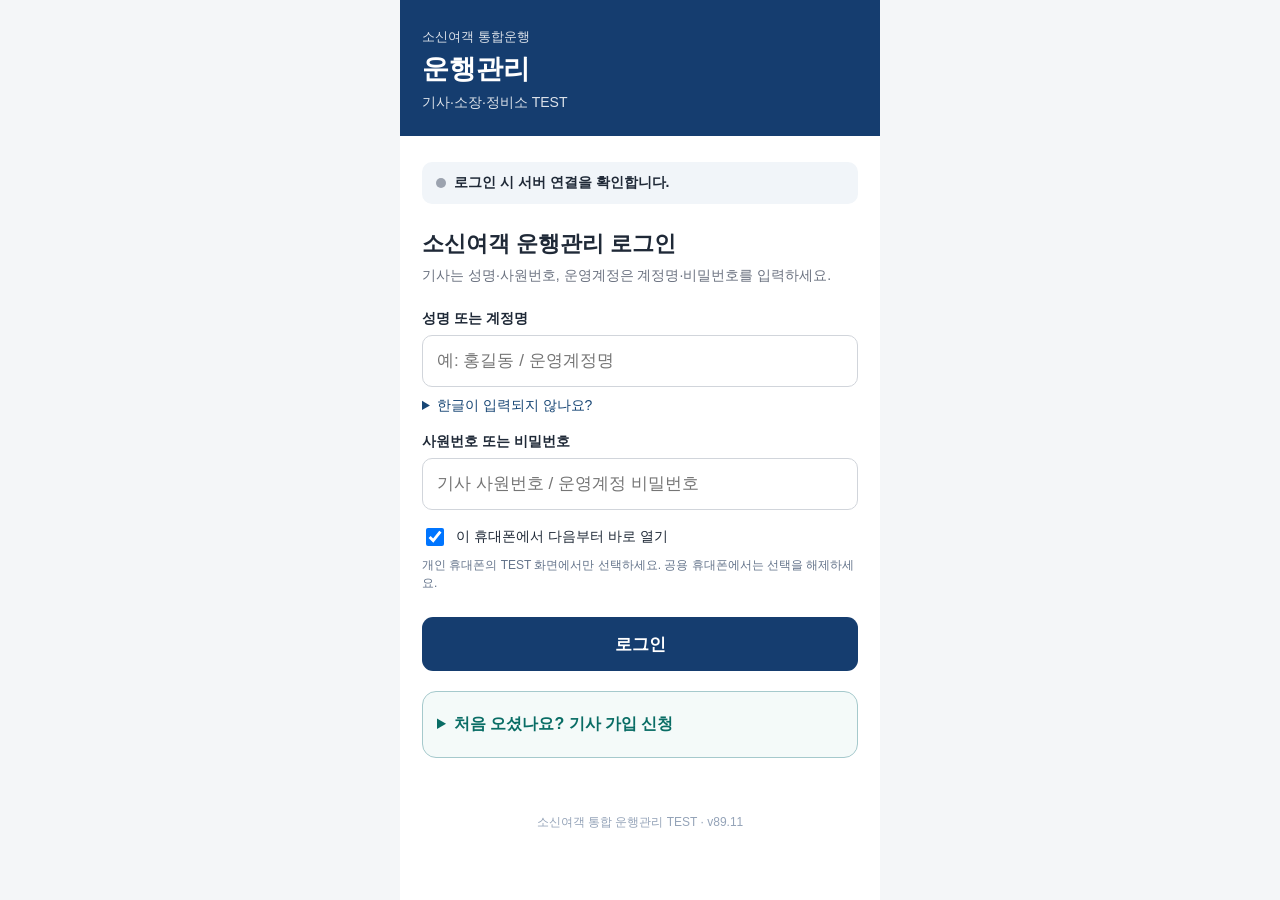
==== commit c3fb6913: "fix: retain bounded phone passage history and prepare dual-host web deployment" ====
--- a/index.html
+++ b/index.html
@@ -1335,7 +1335,7 @@
   </main>
 
   <footer id="footerBrand" class="footer">
-    소신여객 통합 운행관리 TEST · v89.10
+    소신여객 통합 운행관리 TEST · v89.11
   </footer>
 
 </div>
@@ -1350,7 +1350,7 @@
 <script src="./driver-automation.js?v=897"></script>
 <script src="./driver-recording.js?v=89"></script>
 <script src="./driver-cockpit.js?v=899"></script>
-<script src="./driver-headway.js?v=899"></script>
+<script src="./driver-headway.js?v=8911"></script>
 <script src="./driver-journey.js?v=899"></script>
 <script src="./manager-gap-alerts.js?v=898"></script>
 <script src="./manager-live.js?v=898"></script>
@@ -1568,7 +1568,7 @@
     document.getElementById("appRouteLabel").textContent=key&&key!=="ALL"?"소신여객 "+brand:"소신여객 통합운행";
     document.getElementById("appTitle").textContent=key&&key!=="ALL"?"BUS "+key:"운행관리";
     document.getElementById("appSubtitle").textContent=role==="MASTER"?"마스터 통합관리 TEST":role==="MANAGER"?"소장 노선별 배차관리 TEST":role==="CENTER"?"정비소 차량관리 TEST":"기사 운행관리 TEST";
-    document.getElementById("footerBrand").textContent="소신여객 "+brand+" 운행관리 TEST · v89.10";
+    document.getElementById("footerBrand").textContent="소신여객 "+brand+" 운행관리 TEST · v89.11";
   }
   // BUS70 운행일은 달력 자정이 아니라 03:30에 바뀝니다.
   // 자정 이후 마지막 운행이 끝나는 02:30까지는 전날 운행일이며,
